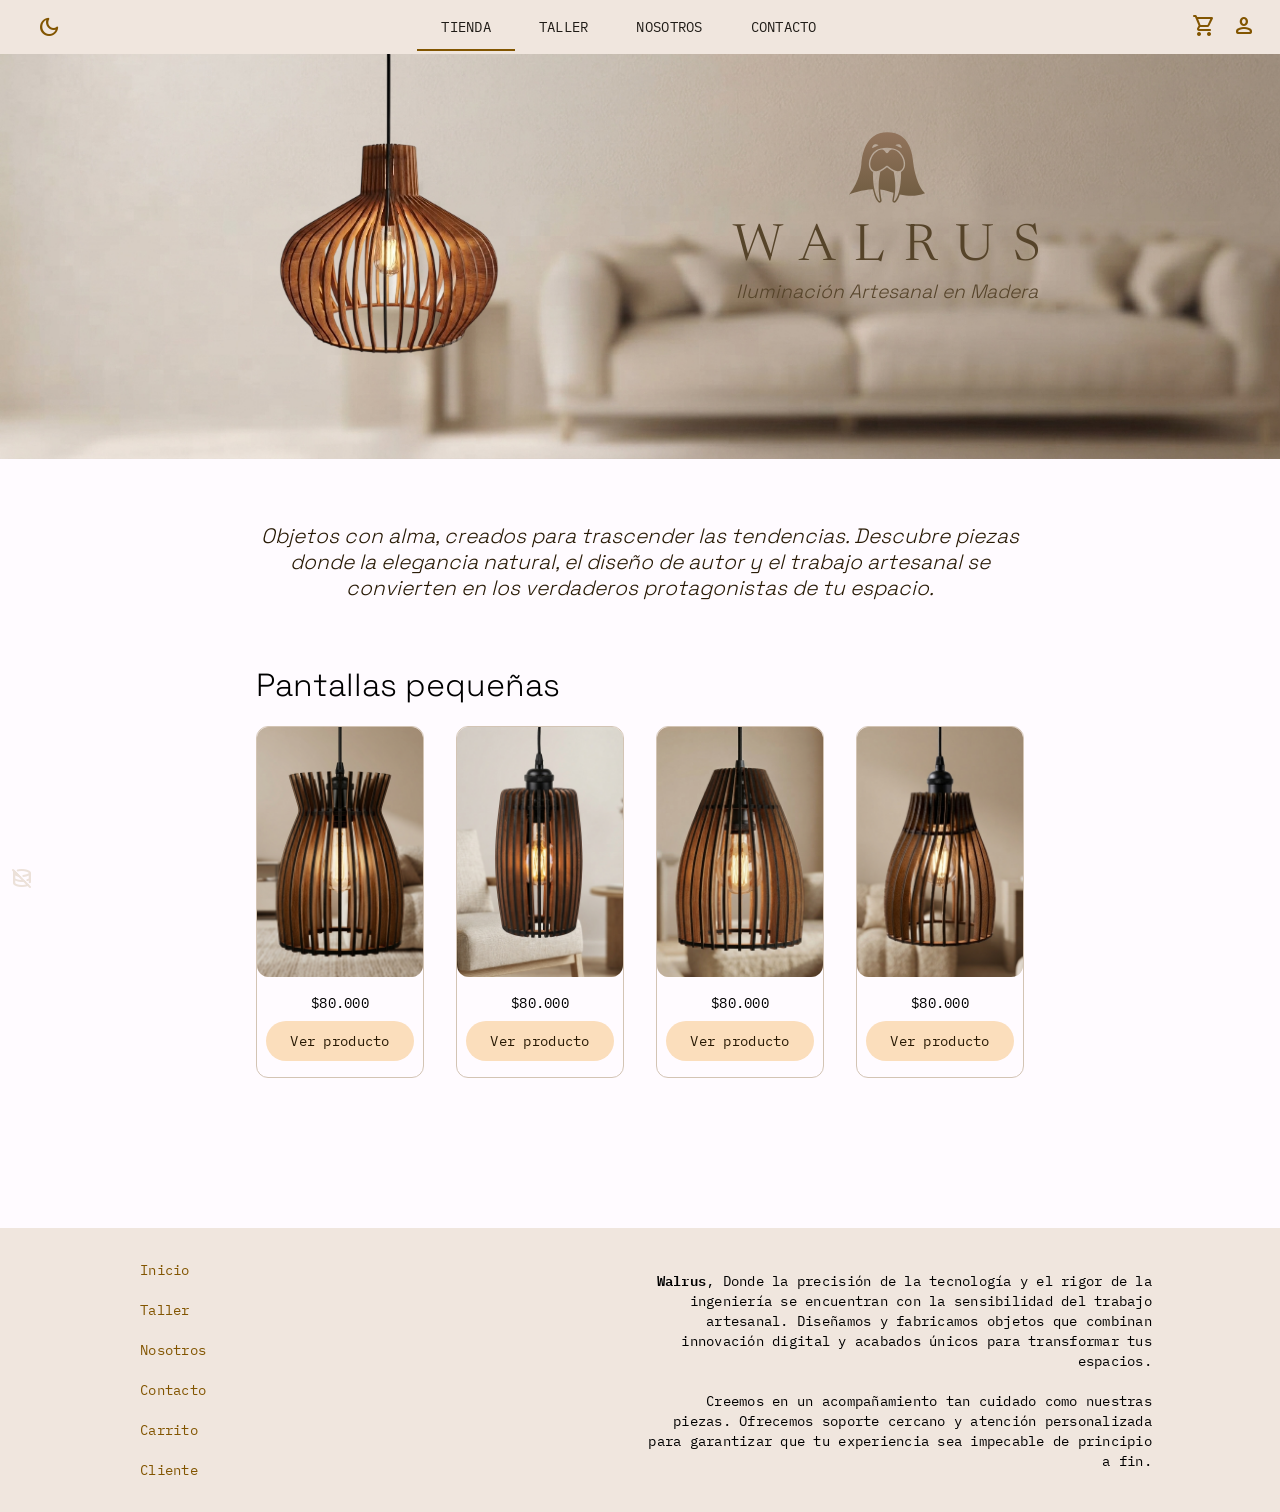
==== index.html @ 321ddece "Deploy from CI: 844d92d562e9a8a1e2a021d152c4e76c4533f9cb" ====
<!doctype html>
<html lang="en" data-beasties-container>
  <head>
    <script type="text/javascript">
      (function () {
        var params = new URLSearchParams(window.location.search);
        var path = params.get('p');
        var query = params.get('q');

        if (path) {
          var finalUrl = decodeURIComponent(path) + (query ? decodeURIComponent(query) : '');
          window.history.replaceState({}, document.title, finalUrl);
        }
      })();
    </script>

    <meta charset="utf-8">
    <title>Walrus | Creaciones Paramétricas</title>
    <base href="/">
    <meta name="viewport" content="width=device-width, initial-scale=1, viewport-fit=cover">
    <link rel="icon" type="image/x-icon" href="favicon.ico">
  <style>body{margin:0;padding:0;width:100vw;overflow-x:hidden;background-color:var(--main-container-background-color, var(--mat-sys-surface))}:root{--mat-sys-body-large-size:calc(1rem * var(--font-size-scale));--mat-sys-body-medium-size:calc(.875rem * var(--font-size-scale));--mat-sys-body-small-size:calc(.75rem * var(--font-size-scale));--mat-sys-display-large-size:calc(3.562rem * var(--font-size-scale));--mat-sys-display-medium-size:calc(2.812rem * var(--font-size-scale));--mat-sys-display-small-size:calc(2.25rem * var(--font-size-scale));--mat-sys-headline-large-size:calc(2rem * var(--font-size-scale));--mat-sys-headline-medium-size:calc(1.75rem * var(--font-size-scale));--mat-sys-headline-small-size:calc(1.5rem * var(--font-size-scale));--mat-sys-label-large-size:calc(.875rem * var(--font-size-scale));--mat-sys-label-medium-size:calc(.75rem * var(--font-size-scale));--mat-sys-label-small-size:calc(.688rem * var(--font-size-scale));--mat-sys-title-large-size:calc(1.375rem * var(--font-size-scale));--mat-sys-title-medium-size:calc(1rem * var(--font-size-scale));--mat-sys-title-small-size:calc(.875rem * var(--font-size-scale))}@font-face{font-family:IBM_Plex_Mono;src:url("./media/IBMPlexMono-Regular-DM66VUHK.ttf") format("truetype");font-weight:300;font-style:normal}@font-face{font-family:IBM_Plex_Mono;src:url("./media/IBMPlexMono-SemiBold-UGZQ4S2S.ttf") format("truetype");font-weight:800;font-style:normal}@font-face{font-family:IBM_Plex_Mono;src:url("./media/IBMPlexMono-Medium-RSLXETQZ.ttf") format("truetype");font-weight:500;font-style:normal}@font-face{font-family:Space_Grotesk;src:url("./media/SpaceGrotesk-VariableFont_wght-BYN4CF5H.ttf") format("truetype");font-weight:200 800;font-style:normal}html{color-scheme:light dark;--mat-sys-background:light-dark(#fef8fc, #151316);--mat-sys-error:light-dark(#ba1a1a, #ffb4ab);--mat-sys-error-container:light-dark(#ffdad6, #93000a);--mat-sys-inverse-on-surface:light-dark(#f5eff4, #323033);--mat-sys-inverse-primary:light-dark(#d5baff, #7d00fa);--mat-sys-inverse-surface:light-dark(#323033, #e6e1e6);--mat-sys-on-background:light-dark(#1d1b1e, #e6e1e6);--mat-sys-on-error:light-dark(#ffffff, #690005);--mat-sys-on-error-container:light-dark(#93000a, #ffdad6);--mat-sys-on-primary:light-dark(#ffffff, #42008a);--mat-sys-on-primary-container:light-dark(#5f00c0, #ecdcff);--mat-sys-on-primary-fixed:light-dark(#270057, #270057);--mat-sys-on-primary-fixed-variant:light-dark(#5f00c0, #5f00c0);--mat-sys-on-secondary:light-dark(#ffffff, #352d40);--mat-sys-on-secondary-container:light-dark(#4b4357, #eadef7);--mat-sys-on-secondary-fixed:light-dark(#1f182a, #1f182a);--mat-sys-on-secondary-fixed-variant:light-dark(#4b4357, #4b4357);--mat-sys-on-surface:light-dark(#1d1b1e, #e6e1e6);--mat-sys-on-surface-variant:light-dark(#49454e, #e8e0eb);--mat-sys-on-tertiary:light-dark(#ffffff, #42008a);--mat-sys-on-tertiary-container:light-dark(#5f00c0, #ecdcff);--mat-sys-on-tertiary-fixed:light-dark(#270057, #270057);--mat-sys-on-tertiary-fixed-variant:light-dark(#5f00c0, #5f00c0);--mat-sys-outline:light-dark(#7b757f, #958e99);--mat-sys-outline-variant:light-dark(#cbc4cf, #49454e);--mat-sys-primary:light-dark(#7d00fa, #d5baff);--mat-sys-primary-container:light-dark(#ecdcff, #5f00c0);--mat-sys-primary-fixed:light-dark(#ecdcff, #ecdcff);--mat-sys-primary-fixed-dim:light-dark(#d5baff, #d5baff);--mat-sys-scrim:light-dark(#000000, #000000);--mat-sys-secondary:light-dark(#645b70, #cec2db);--mat-sys-secondary-container:light-dark(#eadef7, #4b4357);--mat-sys-secondary-fixed:light-dark(#eadef7, #eadef7);--mat-sys-secondary-fixed-dim:light-dark(#cec2db, #cec2db);--mat-sys-shadow:light-dark(#000000, #000000);--mat-sys-surface:light-dark(#fef8fc, #151316);--mat-sys-surface-bright:light-dark(#fef8fc, #3b383c);--mat-sys-surface-container:light-dark(#f2ecf1, #211f22);--mat-sys-surface-container-high:light-dark(#ede6eb, #2b292d);--mat-sys-surface-container-highest:light-dark(#e6e1e6, #363437);--mat-sys-surface-container-low:light-dark(#f8f2f6, #1d1b1e);--mat-sys-surface-container-lowest:light-dark(#ffffff, #0f0d11);--mat-sys-surface-dim:light-dark(#ded8dd, #151316);--mat-sys-surface-tint:light-dark(#7d00fa, #d5baff);--mat-sys-surface-variant:light-dark(#e8e0eb, #49454e);--mat-sys-tertiary:light-dark(#7d00fa, #d5baff);--mat-sys-tertiary-container:light-dark(#ecdcff, #5f00c0);--mat-sys-tertiary-fixed:light-dark(#ecdcff, #ecdcff);--mat-sys-tertiary-fixed-dim:light-dark(#d5baff, #d5baff);--mat-sys-neutral-variant20:#332f37;--mat-sys-neutral10:#1d1b1e;--mat-sys-level0:0px 0px 0px 0px rgba(0, 0, 0, .2), 0px 0px 0px 0px rgba(0, 0, 0, .14), 0px 0px 0px 0px rgba(0, 0, 0, .12);--mat-sys-level1:0px 2px 1px -1px rgba(0, 0, 0, .2), 0px 1px 1px 0px rgba(0, 0, 0, .14), 0px 1px 3px 0px rgba(0, 0, 0, .12);--mat-sys-level2:0px 3px 3px -2px rgba(0, 0, 0, .2), 0px 3px 4px 0px rgba(0, 0, 0, .14), 0px 1px 8px 0px rgba(0, 0, 0, .12);--mat-sys-level3:0px 3px 5px -1px rgba(0, 0, 0, .2), 0px 6px 10px 0px rgba(0, 0, 0, .14), 0px 1px 18px 0px rgba(0, 0, 0, .12);--mat-sys-level4:0px 5px 5px -3px rgba(0, 0, 0, .2), 0px 8px 10px 1px rgba(0, 0, 0, .14), 0px 3px 14px 2px rgba(0, 0, 0, .12);--mat-sys-level5:0px 7px 8px -4px rgba(0, 0, 0, .2), 0px 12px 17px 2px rgba(0, 0, 0, .14), 0px 5px 22px 4px rgba(0, 0, 0, .12);--mat-sys-body-large:300 1rem / 1.5rem IBM_Plex_Mono;--mat-sys-body-large-font:IBM_Plex_Mono;--mat-sys-body-large-line-height:1.5rem;--mat-sys-body-large-size:1rem;--mat-sys-body-large-tracking:.031rem;--mat-sys-body-large-weight:300;--mat-sys-body-medium:300 .875rem / 1.25rem IBM_Plex_Mono;--mat-sys-body-medium-font:IBM_Plex_Mono;--mat-sys-body-medium-line-height:1.25rem;--mat-sys-body-medium-size:.875rem;--mat-sys-body-medium-tracking:.016rem;--mat-sys-body-medium-weight:300;--mat-sys-body-small:300 .75rem / 1rem IBM_Plex_Mono;--mat-sys-body-small-font:IBM_Plex_Mono;--mat-sys-body-small-line-height:1rem;--mat-sys-body-small-size:.75rem;--mat-sys-body-small-tracking:.025rem;--mat-sys-body-small-weight:300;--mat-sys-display-large:300 3.562rem / 4rem Space_Grotesk;--mat-sys-display-large-font:Space_Grotesk;--mat-sys-display-large-line-height:4rem;--mat-sys-display-large-size:3.562rem;--mat-sys-display-large-tracking:-.016rem;--mat-sys-display-large-weight:300;--mat-sys-display-medium:300 2.812rem / 3.25rem Space_Grotesk;--mat-sys-display-medium-font:Space_Grotesk;--mat-sys-display-medium-line-height:3.25rem;--mat-sys-display-medium-size:2.812rem;--mat-sys-display-medium-tracking:0;--mat-sys-display-medium-weight:300;--mat-sys-display-small:300 2.25rem / 2.75rem Space_Grotesk;--mat-sys-display-small-font:Space_Grotesk;--mat-sys-display-small-line-height:2.75rem;--mat-sys-display-small-size:2.25rem;--mat-sys-display-small-tracking:0;--mat-sys-display-small-weight:300;--mat-sys-headline-large:300 2rem / 2.5rem Space_Grotesk;--mat-sys-headline-large-font:Space_Grotesk;--mat-sys-headline-large-line-height:2.5rem;--mat-sys-headline-large-size:2rem;--mat-sys-headline-large-tracking:0;--mat-sys-headline-large-weight:300;--mat-sys-headline-medium:300 1.75rem / 2.25rem Space_Grotesk;--mat-sys-headline-medium-font:Space_Grotesk;--mat-sys-headline-medium-line-height:2.25rem;--mat-sys-headline-medium-size:1.75rem;--mat-sys-headline-medium-tracking:0;--mat-sys-headline-medium-weight:300;--mat-sys-headline-small:300 1.5rem / 2rem Space_Grotesk;--mat-sys-headline-small-font:Space_Grotesk;--mat-sys-headline-small-line-height:2rem;--mat-sys-headline-small-size:1.5rem;--mat-sys-headline-small-tracking:0;--mat-sys-headline-small-weight:300;--mat-sys-label-large:600 .875rem / 1.25rem IBM_Plex_Mono;--mat-sys-label-large-font:IBM_Plex_Mono;--mat-sys-label-large-line-height:1.25rem;--mat-sys-label-large-size:.875rem;--mat-sys-label-large-tracking:.006rem;--mat-sys-label-large-weight:600;--mat-sys-label-large-weight-prominent:900;--mat-sys-label-medium:600 .75rem / 1rem IBM_Plex_Mono;--mat-sys-label-medium-font:IBM_Plex_Mono;--mat-sys-label-medium-line-height:1rem;--mat-sys-label-medium-size:.75rem;--mat-sys-label-medium-tracking:.031rem;--mat-sys-label-medium-weight:600;--mat-sys-label-medium-weight-prominent:900;--mat-sys-label-small:600 .688rem / 1rem IBM_Plex_Mono;--mat-sys-label-small-font:IBM_Plex_Mono;--mat-sys-label-small-line-height:1rem;--mat-sys-label-small-size:.688rem;--mat-sys-label-small-tracking:.031rem;--mat-sys-label-small-weight:600;--mat-sys-title-large:300 1.375rem / 1.75rem Space_Grotesk;--mat-sys-title-large-font:Space_Grotesk;--mat-sys-title-large-line-height:1.75rem;--mat-sys-title-large-size:1.375rem;--mat-sys-title-large-tracking:0;--mat-sys-title-large-weight:300;--mat-sys-title-medium:600 1rem / 1.5rem IBM_Plex_Mono;--mat-sys-title-medium-font:IBM_Plex_Mono;--mat-sys-title-medium-line-height:1.5rem;--mat-sys-title-medium-size:1rem;--mat-sys-title-medium-tracking:.009rem;--mat-sys-title-medium-weight:600;--mat-sys-title-small:600 .875rem / 1.25rem IBM_Plex_Mono;--mat-sys-title-small-font:IBM_Plex_Mono;--mat-sys-title-small-line-height:1.25rem;--mat-sys-title-small-size:.875rem;--mat-sys-title-small-tracking:.006rem;--mat-sys-title-small-weight:600;--mat-sys-corner-extra-large:28px;--mat-sys-corner-extra-large-top:28px 28px 0 0;--mat-sys-corner-extra-small:4px;--mat-sys-corner-extra-small-top:4px 4px 0 0;--mat-sys-corner-full:9999px;--mat-sys-corner-large:16px;--mat-sys-corner-large-end:0 16px 16px 0;--mat-sys-corner-large-start:16px 0 0 16px;--mat-sys-corner-large-top:16px 16px 0 0;--mat-sys-corner-medium:12px;--mat-sys-corner-none:0;--mat-sys-corner-small:8px;--mat-sys-dragged-state-layer-opacity:.16;--mat-sys-focus-state-layer-opacity:.12;--mat-sys-hover-state-layer-opacity:.08;--mat-sys-pressed-state-layer-opacity:.12}:root{--sidenav-width:0;--sidenav-width-fixed:0;--sidenav-collapsed-width:0px;--sidenav-collapsed-width-fixed:0px;--toolbar-height:calc(41px + .8rem) ;--breadcrumb-height:calc(41px + .8rem) ;--sidenav-background-color:transparent;--toolbar-background-color:var(--mat-sys-surface-container-high);--footer-margin-top:150px;--footer-background-color:var(--mat-sys-surface-container-high);--footer-padding:5vw;--scrollbar-width:.75rem;--golden-ratio:1.618;--safe-top:env(safe-area-inset-top);--safe-bottom:env(safe-area-inset-bottom);--safe-left:env(safe-area-inset-left);--safe-right:env(safe-area-inset-right)}*{scrollbar-width:none;-ms-overflow-style:none}*::-webkit-scrollbar{display:none}</style><link rel="stylesheet" href="styles-4T6TJUJI.css" media="print" onload="this.media='all'"><noscript><link rel="stylesheet" href="styles-4T6TJUJI.css"></noscript></head>
  <body>
    <app-root></app-root>
  <link rel="modulepreload" href="chunk-DOWwT1r-.js"><link rel="modulepreload" href="chunk-SZezDXF1.js"><script src="polyfills-LVNOU2XZ.js" type="module"></script><script src="main-SKSIDHUI.js" type="module"></script></body>
</html>
---- styles-4T6TJUJI.css ----
.undecorated-link,.undecorated-link:hover{text-decoration:none;color:inherit}.underline-link:hover{text-decoration:underline}body{margin:0;padding:0;width:100vw;overflow-x:hidden;background-color:var(--main-container-background-color, var(--mat-sys-surface))}.mat-date-range-input-container{gap:10px!important}.mat-date-range-input-inner{width:116%!important}.mat-date-range-input-wrapper{overflow:unset!important}button.danger mat-icon,button.danger{color:var(--mat-sys-error)!important}button.menu-button{position:absolute;right:1rem;top:1rem;height:40px;width:40px;line-height:49px}mat-icon.rotated-90{transform:rotate(90deg)}mat-icon.rotated-180{transform:rotate(180deg)}mat-icon.rotated-270{transform:rotate(270deg)}mat-form-field.hide-subscript-wrapper .mat-mdc-form-field-subscript-wrapper{display:none}.hide-hint .mat-mdc-form-field-subscript-wrapper.mat-mdc-form-field-bottom-align{display:none}.grid-center{place-items:center}.grid{display:grid;gap:1em}.grid-reverse{direction:rtl}.grid-reverse-fix>*{direction:ltr}.grid-responsive-auto{display:grid;gap:1em;grid-template-columns:repeat(auto-fit,minmax(10px,1fr))}.grid-responsive-auto-50{display:grid;gap:1em;grid-template-columns:repeat(auto-fit,minmax(50px,1fr))}.grid-responsive-auto-70{display:grid;gap:1em;grid-template-columns:repeat(auto-fit,minmax(70px,1fr))}.grid-responsive-auto-100{display:grid;gap:1em;grid-template-columns:repeat(auto-fit,minmax(100px,1fr))}.grid-responsive-auto-120{display:grid;gap:1em;grid-template-columns:repeat(auto-fit,minmax(120px,1fr))}.grid-responsive-auto-150{display:grid;gap:1em;grid-template-columns:repeat(auto-fit,minmax(150px,1fr))}.grid-responsive-auto-200{display:grid;gap:1em;grid-template-columns:repeat(auto-fit,minmax(200px,1fr))}.grid-responsive-auto-300{display:grid;gap:1em;grid-template-columns:repeat(auto-fit,minmax(300px,1fr))}.grid-responsive-auto-400{display:grid;gap:1em;grid-template-columns:repeat(auto-fit,minmax(400px,1fr))}.grid-responsive-2.grid-1-1,.grid-responsive-2{display:grid;gap:1em;grid-template-columns:repeat(2,minmax(10px,6000px))}@media(max-width:599.98px){.grid-responsive-2.grid-1-1,.grid-responsive-2{grid-template-columns:repeat(1,minmax(10px,6000px))}}@media(min-width:600px)and (max-width:959.98px){.grid-responsive-2.grid-1-1,.grid-responsive-2{grid-template-columns:repeat(1,minmax(10px,6000px))}}.grid-responsive-2.grid-1-2{display:grid;gap:1em;grid-template-columns:1fr 2fr}.grid-responsive-2.grid-1-3{display:grid;gap:1em;grid-template-columns:1fr 3fr}.grid-responsive-2.grid-1-4{display:grid;gap:1em;grid-template-columns:1fr 4fr}.grid-responsive-2.grid-2-1{display:grid;gap:1em;grid-template-columns:2fr 1fr}.grid-responsive-2.grid-2-3{display:grid;gap:1em;grid-template-columns:2fr 3fr}.grid-responsive-2.grid-3-1{display:grid;gap:1em;grid-template-columns:3fr 1fr}.grid-responsive-2.grid-3-2{display:grid;gap:1em;grid-template-columns:3fr 2fr}.grid-responsive-2.grid-3-4{display:grid;gap:1em;grid-template-columns:3fr 4fr}.grid-responsive-2.grid-4-1{display:grid;gap:1em;grid-template-columns:4fr 1fr}.grid-responsive-2.grid-4-3{display:grid;gap:1em;grid-template-columns:4fr 3fr}.grid-responsive-3.grid-1-1-1,.grid-responsive-3{display:grid;gap:1em;grid-template-columns:repeat(3,minmax(10px,6000px))}@media(max-width:599.98px){.grid-responsive-3.grid-1-1-1,.grid-responsive-3{grid-template-columns:repeat(1,minmax(10px,6000px))}}@media(min-width:600px)and (max-width:959.98px){.grid-responsive-3.grid-1-1-1,.grid-responsive-3{grid-template-columns:repeat(2,minmax(10px,6000px))}}.grid-responsive-3.grid-2-1-1{display:grid;gap:1em;grid-template-columns:2fr 1fr 1fr}.grid-responsive-3.grid-1-2-1{display:grid;gap:1em;grid-template-columns:1fr 2fr 1fr}.grid-responsive-3.grid-1-1-2{display:grid;gap:1em;grid-template-columns:1fr 1fr 2fr}.grid-responsive-3.grid-2-2-1{display:grid;gap:1em;grid-template-columns:2fr 2fr 1fr}.grid-responsive-3.grid-1-2-2{display:grid;gap:1em;grid-template-columns:1fr 2fr 2fr}.grid-responsive-3.grid-2-1-2{display:grid;gap:1em;grid-template-columns:2fr 1fr 2fr}.grid-responsive-3.grid-3-1-1{display:grid;gap:1em;grid-template-columns:3fr 1fr 1fr}.grid-responsive-3.grid-1-3-1{display:grid;gap:1em;grid-template-columns:1fr 3fr 1fr}.grid-responsive-3.grid-1-1-3{display:grid;gap:1em;grid-template-columns:1fr 1fr 3fr}.grid-responsive-4.grid-1-1-1-1,.grid-responsive-4{display:grid;gap:1em;grid-template-columns:repeat(4,minmax(10px,6000px))}@media(max-width:599.98px){.grid-responsive-4.grid-1-1-1-1,.grid-responsive-4{grid-template-columns:repeat(2,minmax(10px,6000px))}}@media(min-width:600px)and (max-width:959.98px){.grid-responsive-4.grid-1-1-1-1,.grid-responsive-4{grid-template-columns:repeat(3,minmax(10px,6000px))}}.grid-responsive-4.grid-2-1-1-1{display:grid;gap:1em;grid-template-columns:2fr 1fr 1fr 1fr}.grid-responsive-4.grid-1-2-1-1{display:grid;gap:1em;grid-template-columns:1fr 2fr 1fr 1fr}.grid-responsive-4.grid-1-1-2-1{display:grid;gap:1em;grid-template-columns:1fr 1fr 2fr 1fr}.grid-responsive-4.grid-1-1-1-2{display:grid;gap:1em;grid-template-columns:1fr 1fr 1fr 2fr}.grid-responsive-4.grid-2-2-1-1{display:grid;gap:1em;grid-template-columns:2fr 2fr 1fr 1fr}.grid-responsive-4.grid-2-1-2-1{display:grid;gap:1em;grid-template-columns:2fr 1fr 2fr 1fr}.grid-responsive-4.grid-2-1-1-2{display:grid;gap:1em;grid-template-columns:2fr 1fr 1fr 2fr}.grid-responsive-4.grid-1-2-2-1{display:grid;gap:1em;grid-template-columns:1fr 2fr 2fr 1fr}.grid-responsive-4.grid-1-2-1-2{display:grid;gap:1em;grid-template-columns:1fr 2fr 1fr 2fr}.grid-responsive-4.grid-1-1-2-2{display:grid;gap:1em;grid-template-columns:1fr 1fr 2fr 2fr}.grid-responsive-4.grid-3-1-1-1{display:grid;gap:1em;grid-template-columns:3fr 1fr 1fr 1fr}.grid-responsive-4.grid-1-3-1-1{display:grid;gap:1em;grid-template-columns:1fr 3fr 1fr 1fr}.grid-responsive-4.grid-1-1-3-1{display:grid;gap:1em;grid-template-columns:1fr 1fr 3fr 1fr}.grid-responsive-4.grid-1-1-1-3{display:grid;gap:1em;grid-template-columns:1fr 1fr 1fr 3fr}.grid-responsive-4.grid-3-2-1-1{display:grid;gap:1em;grid-template-columns:3fr 2fr 1fr 1fr}.grid-responsive-4.grid-3-1-2-1{display:grid;gap:1em;grid-template-columns:3fr 1fr 2fr 1fr}.grid-responsive-4.grid-3-1-1-2{display:grid;gap:1em;grid-template-columns:3fr 1fr 1fr 2fr}.grid-responsive-4.grid-2-3-1-1{display:grid;gap:1em;grid-template-columns:2fr 3fr 1fr 1fr}.grid-responsive-4.grid-1-3-2-1{display:grid;gap:1em;grid-template-columns:1fr 3fr 2fr 1fr}.grid-responsive-4.grid-1-3-1-2{display:grid;gap:1em;grid-template-columns:1fr 3fr 1fr 2fr}.grid-responsive-4.grid-2-1-3-1{display:grid;gap:1em;grid-template-columns:2fr 1fr 3fr 1fr}.grid-responsive-4.grid-1-2-3-1{display:grid;gap:1em;grid-template-columns:1fr 2fr 3fr 1fr}.grid-responsive-4.grid-1-1-3-2{display:grid;gap:1em;grid-template-columns:1fr 1fr 3fr 2fr}.grid-responsive-4.grid-3-3-1-1{display:grid;gap:1em;grid-template-columns:3fr 3fr 1fr 1fr}.grid-responsive-4.grid-3-1-3-1{display:grid;gap:1em;grid-template-columns:3fr 1fr 3fr 1fr}.grid-responsive-4.grid-3-1-1-3{display:grid;gap:1em;grid-template-columns:3fr 1fr 1fr 3fr}.grid-responsive-4.grid-1-3-3-1{display:grid;gap:1em;grid-template-columns:1fr 3fr 3fr 1fr}.grid-responsive-4.grid-1-3-1-3{display:grid;gap:1em;grid-template-columns:1fr 3fr 1fr 3fr}.grid-responsive-4.grid-1-1-3-3{display:grid;gap:1em;grid-template-columns:1fr 1fr 3fr 3fr}.grid-responsive-4.grid-3-2-2-1{display:grid;gap:1em;grid-template-columns:3fr 2fr 2fr 1fr}.grid-responsive-4.grid-3-2-1-2{display:grid;gap:1em;grid-template-columns:3fr 2fr 1fr 2fr}.grid-responsive-4.grid-3-1-2-2{display:grid;gap:1em;grid-template-columns:3fr 1fr 2fr 2fr}.grid-responsive-4.grid-2-3-2-1{display:grid;gap:1em;grid-template-columns:2fr 3fr 2fr 1fr}.grid-responsive-4.grid-2-3-1-2{display:grid;gap:1em;grid-template-columns:2fr 3fr 1fr 2fr}.grid-responsive-4.grid-2-1-3-2{display:grid;gap:1em;grid-template-columns:2fr 1fr 3fr 2fr}.grid-responsive-4.grid-1-2-3-2{display:grid;gap:1em;grid-template-columns:1fr 2fr 3fr 2fr}.grid-responsive-4.grid-1-2-2-3{display:grid;gap:1em;grid-template-columns:1fr 2fr 2fr 3fr}.grid-responsive-4.grid-3-3-2-1{display:grid;gap:1em;grid-template-columns:3fr 3fr 2fr 1fr}.grid-responsive-4.grid-3-2-3-1{display:grid;gap:1em;grid-template-columns:3fr 2fr 3fr 1fr}.grid-responsive-4.grid-3-2-1-3{display:grid;gap:1em;grid-template-columns:3fr 2fr 1fr 3fr}.grid-responsive-4.grid-2-3-3-1{display:grid;gap:1em;grid-template-columns:2fr 3fr 3fr 1fr}.grid-responsive-4.grid-2-3-1-3{display:grid;gap:1em;grid-template-columns:2fr 3fr 1fr 3fr}.grid-responsive-4.grid-2-1-3-3{display:grid;gap:1em;grid-template-columns:2fr 1fr 3fr 3fr}.grid-responsive-4.grid-1-2-3-3{display:grid;gap:1em;grid-template-columns:1fr 2fr 3fr 3fr}.grid-responsive-4.grid-1-2-1-3{display:grid;gap:1em;grid-template-columns:1fr 2fr 1fr 3fr}.grid-responsive-4.grid-1-1-2-3{display:grid;gap:1em;grid-template-columns:1fr 1fr 2fr 3fr}.grid-responsive-4.grid-3-3-3-1{display:grid;gap:1em;grid-template-columns:3fr 3fr 3fr 1fr}.grid-responsive-4.grid-3-3-1-3{display:grid;gap:1em;grid-template-columns:3fr 3fr 1fr 3fr}.grid-responsive-4.grid-3-1-3-3{display:grid;gap:1em;grid-template-columns:3fr 1fr 3fr 3fr}.grid-responsive-4.grid-1-3-3-3{display:grid;gap:1em;grid-template-columns:1fr 3fr 3fr 3fr}.grid-responsive-4.grid-3-3-2-2{display:grid;gap:1em;grid-template-columns:3fr 3fr 2fr 2fr}.grid-responsive-4.grid-3-2-3-2{display:grid;gap:1em;grid-template-columns:3fr 2fr 3fr 2fr}.grid-responsive-4.grid-3-2-2-3{display:grid;gap:1em;grid-template-columns:3fr 2fr 2fr 3fr}.grid-responsive-4.grid-2-3-3-2{display:grid;gap:1em;grid-template-columns:2fr 3fr 3fr 2fr}.grid-responsive-4.grid-2-3-2-3{display:grid;gap:1em;grid-template-columns:2fr 3fr 2fr 3fr}.grid-responsive-4.grid-2-2-3-3{display:grid;gap:1em;grid-template-columns:2fr 2fr 3fr 3fr}.grid-responsive-4.grid-3-3-3-2{display:grid;gap:1em;grid-template-columns:3fr 3fr 3fr 2fr}.grid-responsive-4.grid-3-3-2-3{display:grid;gap:1em;grid-template-columns:3fr 3fr 2fr 3fr}.grid-responsive-4.grid-3-2-3-3{display:grid;gap:1em;grid-template-columns:3fr 2fr 3fr 3fr}.grid-responsive-4.grid-2-3-3-3{display:grid;gap:1em;grid-template-columns:2fr 3fr 3fr 3fr}.grid-responsive-5.grid-1-1-1-1-1,.grid-responsive-5{display:grid;gap:1em;grid-template-columns:repeat(5,minmax(10px,6000px))}@media(max-width:599.98px){.grid-responsive-5.grid-1-1-1-1-1,.grid-responsive-5{grid-template-columns:repeat(3,minmax(10px,6000px))}}@media(min-width:600px)and (max-width:959.98px){.grid-responsive-5.grid-1-1-1-1-1,.grid-responsive-5{grid-template-columns:repeat(4,minmax(10px,6000px))}}.grid-responsive-5.grid-2-1-1-1-1{display:grid;gap:1em;grid-template-columns:2fr 1fr 1fr 1fr 1fr}.grid-responsive-5.grid-1-2-1-1-1{display:grid;gap:1em;grid-template-columns:1fr 2fr 1fr 1fr 1fr}.grid-responsive-5.grid-1-1-2-1-1{display:grid;gap:1em;grid-template-columns:1fr 1fr 2fr 1fr 1fr}.grid-responsive-5.grid-1-1-1-2-1{display:grid;gap:1em;grid-template-columns:1fr 1fr 1fr 2fr 1fr}.grid-responsive-5.grid-1-1-1-1-2{display:grid;gap:1em;grid-template-columns:1fr 1fr 1fr 1fr 2fr}.grid-responsive-5.grid-3-1-1-1-1{display:grid;gap:1em;grid-template-columns:3fr 1fr 1fr 1fr 1fr}.grid-responsive-5.grid-1-3-1-1-1{display:grid;gap:1em;grid-template-columns:1fr 3fr 1fr 1fr 1fr}.grid-responsive-5.grid-1-1-3-1-1{display:grid;gap:1em;grid-template-columns:1fr 1fr 3fr 1fr 1fr}.grid-responsive-5.grid-1-1-1-3-1{display:grid;gap:1em;grid-template-columns:1fr 1fr 1fr 3fr 1fr}.grid-responsive-5.grid-1-1-1-1-3{display:grid;gap:1em;grid-template-columns:1fr 1fr 1fr 1fr 3fr}.grid-responsive-5.grid-2-2-1-1-1{display:grid;gap:1em;grid-template-columns:2fr 2fr 1fr 1fr 1fr}.grid-responsive-5.grid-2-1-2-1-1{display:grid;gap:1em;grid-template-columns:2fr 1fr 2fr 1fr 1fr}.grid-responsive-5.grid-2-1-1-2-1{display:grid;gap:1em;grid-template-columns:2fr 1fr 1fr 2fr 1fr}.grid-responsive-5.grid-2-1-1-1-2{display:grid;gap:1em;grid-template-columns:2fr 1fr 1fr 1fr 2fr}.grid-responsive-5.grid-1-2-2-1-1{display:grid;gap:1em;grid-template-columns:1fr 2fr 2fr 1fr 1fr}.grid-responsive-5.grid-1-2-1-2-1{display:grid;gap:1em;grid-template-columns:1fr 2fr 1fr 2fr 1fr}.grid-responsive-5.grid-1-2-1-1-2{display:grid;gap:1em;grid-template-columns:1fr 2fr 1fr 1fr 2fr}.grid-responsive-5.grid-1-1-2-2-1{display:grid;gap:1em;grid-template-columns:1fr 1fr 2fr 2fr 1fr}.grid-responsive-5.grid-1-1-2-1-2{display:grid;gap:1em;grid-template-columns:1fr 1fr 2fr 1fr 2fr}.grid-responsive-5.grid-1-1-1-2-2{display:grid;gap:1em;grid-template-columns:1fr 1fr 1fr 2fr 2fr}.grid-responsive-5.grid-3-2-1-1-1{display:grid;gap:1em;grid-template-columns:3fr 2fr 1fr 1fr 1fr}.grid-responsive-5.grid-3-1-2-1-1{display:grid;gap:1em;grid-template-columns:3fr 1fr 2fr 1fr 1fr}.grid-responsive-5.grid-3-1-1-2-1{display:grid;gap:1em;grid-template-columns:3fr 1fr 1fr 2fr 1fr}.grid-responsive-5.grid-3-1-1-1-2{display:grid;gap:1em;grid-template-columns:3fr 1fr 1fr 1fr 2fr}.grid-responsive-5.grid-2-3-1-1-1{display:grid;gap:1em;grid-template-columns:2fr 3fr 1fr 1fr 1fr}.grid-responsive-5.grid-1-3-2-1-1{display:grid;gap:1em;grid-template-columns:1fr 3fr 2fr 1fr 1fr}.grid-responsive-5.grid-1-3-1-2-1{display:grid;gap:1em;grid-template-columns:1fr 3fr 1fr 2fr 1fr}.grid-responsive-5.grid-1-3-1-1-2{display:grid;gap:1em;grid-template-columns:1fr 3fr 1fr 1fr 2fr}.grid-responsive-5.grid-2-1-3-1-1{display:grid;gap:1em;grid-template-columns:2fr 1fr 3fr 1fr 1fr}.grid-responsive-5.grid-1-2-3-1-1{display:grid;gap:1em;grid-template-columns:1fr 2fr 3fr 1fr 1fr}.grid-responsive-5.grid-1-1-3-2-1{display:grid;gap:1em;grid-template-columns:1fr 1fr 3fr 2fr 1fr}.grid-responsive-5.grid-1-1-3-1-2{display:grid;gap:1em;grid-template-columns:1fr 1fr 3fr 1fr 2fr}.grid-responsive-5.grid-3-3-1-1-1{display:grid;gap:1em;grid-template-columns:3fr 3fr 1fr 1fr 1fr}.grid-responsive-5.grid-3-1-3-1-1{display:grid;gap:1em;grid-template-columns:3fr 1fr 3fr 1fr 1fr}.grid-responsive-5.grid-3-1-1-3-1{display:grid;gap:1em;grid-template-columns:3fr 1fr 1fr 3fr 1fr}.grid-responsive-5.grid-3-1-1-1-3{display:grid;gap:1em;grid-template-columns:3fr 1fr 1fr 1fr 3fr}.grid-responsive-5.grid-1-3-3-1-1{display:grid;gap:1em;grid-template-columns:1fr 3fr 3fr 1fr 1fr}.grid-responsive-5.grid-1-3-1-3-1{display:grid;gap:1em;grid-template-columns:1fr 3fr 1fr 3fr 1fr}.grid-responsive-5.grid-1-3-1-1-3{display:grid;gap:1em;grid-template-columns:1fr 3fr 1fr 1fr 3fr}.grid-responsive-5.grid-1-1-3-3-1{display:grid;gap:1em;grid-template-columns:1fr 1fr 3fr 3fr 1fr}.grid-responsive-5.grid-1-1-3-1-3{display:grid;gap:1em;grid-template-columns:1fr 1fr 3fr 1fr 3fr}.grid-responsive-5.grid-1-1-1-3-3{display:grid;gap:1em;grid-template-columns:1fr 1fr 1fr 3fr 3fr}.grid-responsive-5.grid-3-2-2-1-1{display:grid;gap:1em;grid-template-columns:3fr 2fr 2fr 1fr 1fr}.grid-responsive-5.grid-3-2-1-2-1{display:grid;gap:1em;grid-template-columns:3fr 2fr 1fr 2fr 1fr}.grid-responsive-5.grid-3-2-1-1-2{display:grid;gap:1em;grid-template-columns:3fr 2fr 1fr 1fr 2fr}.grid-responsive-5.grid-2-3-2-1-1{display:grid;gap:1em;grid-template-columns:2fr 3fr 2fr 1fr 1fr}.grid-responsive-5.grid-2-3-1-2-1{display:grid;gap:1em;grid-template-columns:2fr 3fr 1fr 2fr 1fr}.grid-responsive-5.grid-2-3-1-1-2{display:grid;gap:1em;grid-template-columns:2fr 3fr 1fr 1fr 2fr}.grid-responsive-5.grid-2-1-3-2-1{display:grid;gap:1em;grid-template-columns:2fr 1fr 3fr 2fr 1fr}.grid-responsive-5.grid-1-2-3-2-1{display:grid;gap:1em;grid-template-columns:1fr 2fr 3fr 2fr 1fr}.grid-responsive-5.grid-1-1-3-2-2{display:grid;gap:1em;grid-template-columns:1fr 1fr 3fr 2fr 2fr}.grid-responsive-5.grid-1-1-2-3-2{display:grid;gap:1em;grid-template-columns:1fr 1fr 2fr 3fr 2fr}.grid-responsive-5.grid-1-1-2-2-3{display:grid;gap:1em;grid-template-columns:1fr 1fr 2fr 2fr 3fr}.grid-responsive-5.grid-3-3-2-1-1{display:grid;gap:1em;grid-template-columns:3fr 3fr 2fr 1fr 1fr}.grid-responsive-5.grid-3-3-1-2-1{display:grid;gap:1em;grid-template-columns:3fr 3fr 1fr 2fr 1fr}.grid-responsive-5.grid-3-3-1-1-2{display:grid;gap:1em;grid-template-columns:3fr 3fr 1fr 1fr 2fr}.grid-responsive-5.grid-3-2-3-1-1{display:grid;gap:1em;grid-template-columns:3fr 2fr 3fr 1fr 1fr}.grid-responsive-5.grid-3-2-1-3-1{display:grid;gap:1em;grid-template-columns:3fr 2fr 1fr 3fr 1fr}.grid-responsive-5.grid-3-2-1-1-3{display:grid;gap:1em;grid-template-columns:3fr 2fr 1fr 1fr 3fr}.grid-responsive-5.grid-2-3-3-1-1{display:grid;gap:1em;grid-template-columns:2fr 3fr 3fr 1fr 1fr}.grid-responsive-5.grid-2-3-1-3-1{display:grid;gap:1em;grid-template-columns:2fr 3fr 1fr 3fr 1fr}.grid-responsive-5.grid-2-3-1-1-3{display:grid;gap:1em;grid-template-columns:2fr 3fr 1fr 1fr 3fr}.grid-responsive-5.grid-2-1-3-3-1{display:grid;gap:1em;grid-template-columns:2fr 1fr 3fr 3fr 1fr}.grid-responsive-5.grid-1-2-3-3-1{display:grid;gap:1em;grid-template-columns:1fr 2fr 3fr 3fr 1fr}.grid-responsive-5.grid-1-1-3-3-2{display:grid;gap:1em;grid-template-columns:1fr 1fr 3fr 3fr 2fr}.grid-responsive-5.grid-3-3-3-1-1{display:grid;gap:1em;grid-template-columns:3fr 3fr 3fr 1fr 1fr}.grid-responsive-5.grid-3-3-1-3-1{display:grid;gap:1em;grid-template-columns:3fr 3fr 1fr 3fr 1fr}.grid-responsive-5.grid-3-3-1-1-3{display:grid;gap:1em;grid-template-columns:3fr 3fr 1fr 1fr 3fr}.grid-responsive-5.grid-3-1-3-3-1{display:grid;gap:1em;grid-template-columns:3fr 1fr 3fr 3fr 1fr}.grid-responsive-5.grid-1-3-3-3-1{display:grid;gap:1em;grid-template-columns:1fr 3fr 3fr 3fr 1fr}.grid-responsive-5.grid-1-3-1-3-3{display:grid;gap:1em;grid-template-columns:1fr 3fr 1fr 3fr 3fr}.grid-responsive-5.grid-3-3-2-2-1{display:grid;gap:1em;grid-template-columns:3fr 3fr 2fr 2fr 1fr}.grid-responsive-5.grid-3-3-2-1-2{display:grid;gap:1em;grid-template-columns:3fr 3fr 2fr 1fr 2fr}.grid-responsive-5.grid-3-2-3-2-1{display:grid;gap:1em;grid-template-columns:3fr 2fr 3fr 2fr 1fr}.grid-responsive-5.grid-3-2-3-1-2{display:grid;gap:1em;grid-template-columns:3fr 2fr 3fr 1fr 2fr}.grid-responsive-5.grid-2-3-3-2-1{display:grid;gap:1em;grid-template-columns:2fr 3fr 3fr 2fr 1fr}.grid-responsive-5.grid-2-3-1-3-2{display:grid;gap:1em;grid-template-columns:2fr 3fr 1fr 3fr 2fr}.grid-responsive-5.grid-3-3-3-2-1{display:grid;gap:1em;grid-template-columns:3fr 3fr 3fr 2fr 1fr}.grid-responsive-5.grid-3-3-3-1-2{display:grid;gap:1em;grid-template-columns:3fr 3fr 3fr 1fr 2fr}.grid-responsive-5.grid-3-3-2-3-1{display:grid;gap:1em;grid-template-columns:3fr 3fr 2fr 3fr 1fr}.grid-responsive-5.grid-3-3-3-3-1{display:grid;gap:1em;grid-template-columns:3fr 3fr 3fr 3fr 1fr}.grid-responsive-5.grid-3-3-3-1-3{display:grid;gap:1em;grid-template-columns:3fr 3fr 3fr 1fr 3fr}.grid-responsive-5.grid-3-3-1-3-3{display:grid;gap:1em;grid-template-columns:3fr 3fr 1fr 3fr 3fr}.grid-responsive-6.grid-1-1-1-1-1-1,.grid-responsive-6{display:grid;gap:1em;grid-template-columns:repeat(6,minmax(10px,6000px))}@media(max-width:599.98px){.grid-responsive-6.grid-1-1-1-1-1-1,.grid-responsive-6{grid-template-columns:repeat(4,minmax(10px,6000px))}}@media(min-width:600px)and (max-width:959.98px){.grid-responsive-6.grid-1-1-1-1-1-1,.grid-responsive-6{grid-template-columns:repeat(5,minmax(10px,6000px))}}.grid-responsive-6.grid-2-1-1-1-1-1{display:grid;gap:1em;grid-template-columns:2fr 1fr 1fr 1fr 1fr 1fr}.grid-responsive-6.grid-1-2-1-1-1-1{display:grid;gap:1em;grid-template-columns:1fr 2fr 1fr 1fr 1fr 1fr}.grid-responsive-6.grid-1-1-2-1-1-1{display:grid;gap:1em;grid-template-columns:1fr 1fr 2fr 1fr 1fr 1fr}.grid-responsive-6.grid-1-1-1-2-1-1{display:grid;gap:1em;grid-template-columns:1fr 1fr 1fr 2fr 1fr 1fr}.grid-responsive-6.grid-1-1-1-1-2-1{display:grid;gap:1em;grid-template-columns:1fr 1fr 1fr 1fr 2fr 1fr}.grid-responsive-6.grid-1-1-1-1-1-2{display:grid;gap:1em;grid-template-columns:1fr 1fr 1fr 1fr 1fr 2fr}.grid-responsive-6.grid-3-1-1-1-1-1{display:grid;gap:1em;grid-template-columns:3fr 1fr 1fr 1fr 1fr 1fr}.grid-responsive-6.grid-1-3-1-1-1-1{display:grid;gap:1em;grid-template-columns:1fr 3fr 1fr 1fr 1fr 1fr}.grid-responsive-6.grid-1-1-3-1-1-1{display:grid;gap:1em;grid-template-columns:1fr 1fr 3fr 1fr 1fr 1fr}.grid-responsive-6.grid-1-1-1-3-1-1{display:grid;gap:1em;grid-template-columns:1fr 1fr 1fr 3fr 1fr 1fr}.grid-responsive-6.grid-1-1-1-1-3-1{display:grid;gap:1em;grid-template-columns:1fr 1fr 1fr 1fr 3fr 1fr}.grid-responsive-6.grid-1-1-1-1-1-3{display:grid;gap:1em;grid-template-columns:1fr 1fr 1fr 1fr 1fr 3fr}.grid-responsive-6.grid-2-2-1-1-1-1{display:grid;gap:1em;grid-template-columns:2fr 2fr 1fr 1fr 1fr 1fr}.grid-responsive-6.grid-2-1-2-1-1-1{display:grid;gap:1em;grid-template-columns:2fr 1fr 2fr 1fr 1fr 1fr}.grid-responsive-6.grid-2-1-1-2-1-1{display:grid;gap:1em;grid-template-columns:2fr 1fr 1fr 2fr 1fr 1fr}.grid-responsive-6.grid-2-1-1-1-2-1{display:grid;gap:1em;grid-template-columns:2fr 1fr 1fr 1fr 2fr 1fr}.grid-responsive-6.grid-2-1-1-1-1-2{display:grid;gap:1em;grid-template-columns:2fr 1fr 1fr 1fr 1fr 2fr}.grid-responsive-6.grid-1-2-2-1-1-1{display:grid;gap:1em;grid-template-columns:1fr 2fr 2fr 1fr 1fr 1fr}.grid-responsive-6.grid-1-2-1-2-1-1{display:grid;gap:1em;grid-template-columns:1fr 2fr 1fr 2fr 1fr 1fr}.grid-responsive-6.grid-1-2-1-1-2-1{display:grid;gap:1em;grid-template-columns:1fr 2fr 1fr 1fr 2fr 1fr}.grid-responsive-6.grid-1-2-1-1-1-2{display:grid;gap:1em;grid-template-columns:1fr 2fr 1fr 1fr 1fr 2fr}.grid-responsive-6.grid-1-1-2-2-1-1{display:grid;gap:1em;grid-template-columns:1fr 1fr 2fr 2fr 1fr 1fr}.grid-responsive-6.grid-1-1-2-1-2-1{display:grid;gap:1em;grid-template-columns:1fr 1fr 2fr 1fr 2fr 1fr}.grid-responsive-6.grid-1-1-2-1-1-2{display:grid;gap:1em;grid-template-columns:1fr 1fr 2fr 1fr 1fr 2fr}.grid-responsive-6.grid-1-1-1-2-2-1{display:grid;gap:1em;grid-template-columns:1fr 1fr 1fr 2fr 2fr 1fr}.grid-responsive-6.grid-1-1-1-2-1-2{display:grid;gap:1em;grid-template-columns:1fr 1fr 1fr 2fr 1fr 2fr}.grid-responsive-6.grid-1-1-1-1-2-2{display:grid;gap:1em;grid-template-columns:1fr 1fr 1fr 1fr 2fr 2fr}.grid-responsive-6.grid-3-2-1-1-1-1{display:grid;gap:1em;grid-template-columns:3fr 2fr 1fr 1fr 1fr 1fr}.grid-responsive-6.grid-3-1-2-1-1-1{display:grid;gap:1em;grid-template-columns:3fr 1fr 2fr 1fr 1fr 1fr}.grid-responsive-6.grid-3-1-1-2-1-1{display:grid;gap:1em;grid-template-columns:3fr 1fr 1fr 2fr 1fr 1fr}.grid-responsive-6.grid-3-1-1-1-2-1{display:grid;gap:1em;grid-template-columns:3fr 1fr 1fr 1fr 2fr 1fr}.grid-responsive-6.grid-3-1-1-1-1-2{display:grid;gap:1em;grid-template-columns:3fr 1fr 1fr 1fr 1fr 2fr}.grid-responsive-6.grid-2-3-1-1-1-1{display:grid;gap:1em;grid-template-columns:2fr 3fr 1fr 1fr 1fr 1fr}.grid-responsive-6.grid-1-3-2-1-1-1{display:grid;gap:1em;grid-template-columns:1fr 3fr 2fr 1fr 1fr 1fr}.grid-responsive-6.grid-1-3-1-2-1-1{display:grid;gap:1em;grid-template-columns:1fr 3fr 1fr 2fr 1fr 1fr}.grid-responsive-6.grid-1-3-1-1-2-1{display:grid;gap:1em;grid-template-columns:1fr 3fr 1fr 1fr 2fr 1fr}.grid-responsive-6.grid-1-3-1-1-1-2{display:grid;gap:1em;grid-template-columns:1fr 3fr 1fr 1fr 1fr 2fr}.grid-responsive-6.grid-2-1-3-1-1-1{display:grid;gap:1em;grid-template-columns:2fr 1fr 3fr 1fr 1fr 1fr}.grid-responsive-6.grid-1-2-3-1-1-1{display:grid;gap:1em;grid-template-columns:1fr 2fr 3fr 1fr 1fr 1fr}.grid-responsive-6.grid-1-1-3-2-1-1{display:grid;gap:1em;grid-template-columns:1fr 1fr 3fr 2fr 1fr 1fr}.grid-responsive-6.grid-1-1-3-1-2-1{display:grid;gap:1em;grid-template-columns:1fr 1fr 3fr 1fr 2fr 1fr}.grid-responsive-6.grid-1-1-3-1-1-2{display:grid;gap:1em;grid-template-columns:1fr 1fr 3fr 1fr 1fr 2fr}.grid-responsive-6.grid-3-3-1-1-1-1{display:grid;gap:1em;grid-template-columns:3fr 3fr 1fr 1fr 1fr 1fr}.grid-responsive-6.grid-3-1-3-1-1-1{display:grid;gap:1em;grid-template-columns:3fr 1fr 3fr 1fr 1fr 1fr}.grid-responsive-6.grid-3-1-1-3-1-1{display:grid;gap:1em;grid-template-columns:3fr 1fr 1fr 3fr 1fr 1fr}.grid-responsive-6.grid-3-1-1-1-3-1{display:grid;gap:1em;grid-template-columns:3fr 1fr 1fr 1fr 3fr 1fr}.grid-responsive-6.grid-3-1-1-1-1-3{display:grid;gap:1em;grid-template-columns:3fr 1fr 1fr 1fr 1fr 3fr}.grid-responsive-6.grid-1-3-3-1-1-1{display:grid;gap:1em;grid-template-columns:1fr 3fr 3fr 1fr 1fr 1fr}.grid-responsive-6.grid-1-3-1-3-1-1{display:grid;gap:1em;grid-template-columns:1fr 3fr 1fr 3fr 1fr 1fr}.grid-responsive-6.grid-1-3-1-1-3-1{display:grid;gap:1em;grid-template-columns:1fr 3fr 1fr 1fr 3fr 1fr}.grid-responsive-6.grid-1-3-1-1-1-3{display:grid;gap:1em;grid-template-columns:1fr 3fr 1fr 1fr 1fr 3fr}.grid-responsive-6.grid-1-1-3-3-1-1{display:grid;gap:1em;grid-template-columns:1fr 1fr 3fr 3fr 1fr 1fr}.grid-responsive-6.grid-1-1-3-1-3-1{display:grid;gap:1em;grid-template-columns:1fr 1fr 3fr 1fr 3fr 1fr}.grid-responsive-6.grid-1-1-3-1-1-3{display:grid;gap:1em;grid-template-columns:1fr 1fr 3fr 1fr 1fr 3fr}.grid-responsive-6.grid-3-2-2-1-1-1{display:grid;gap:1em;grid-template-columns:3fr 2fr 2fr 1fr 1fr 1fr}.grid-responsive-6.grid-3-2-1-2-1-1{display:grid;gap:1em;grid-template-columns:3fr 2fr 1fr 2fr 1fr 1fr}.grid-responsive-6.grid-3-2-1-1-2-1{display:grid;gap:1em;grid-template-columns:3fr 2fr 1fr 1fr 2fr 1fr}.grid-responsive-6.grid-3-2-1-1-1-2{display:grid;gap:1em;grid-template-columns:3fr 2fr 1fr 1fr 1fr 2fr}.grid-responsive-6.grid-2-3-2-1-1-1{display:grid;gap:1em;grid-template-columns:2fr 3fr 2fr 1fr 1fr 1fr}.grid-responsive-6.grid-2-3-1-2-1-1{display:grid;gap:1em;grid-template-columns:2fr 3fr 1fr 2fr 1fr 1fr}.grid-responsive-6.grid-2-3-1-1-2-1{display:grid;gap:1em;grid-template-columns:2fr 3fr 1fr 1fr 2fr 1fr}.grid-responsive-6.grid-2-3-1-1-1-2{display:grid;gap:1em;grid-template-columns:2fr 3fr 1fr 1fr 1fr 2fr}.grid-responsive-6.grid-2-1-3-2-1-1{display:grid;gap:1em;grid-template-columns:2fr 1fr 3fr 2fr 1fr 1fr}.grid-responsive-6.grid-1-2-3-2-1-1{display:grid;gap:1em;grid-template-columns:1fr 2fr 3fr 2fr 1fr 1fr}.grid-responsive-6.grid-1-1-3-2-2-1{display:grid;gap:1em;grid-template-columns:1fr 1fr 3fr 2fr 2fr 1fr}.grid-responsive-6.grid-3-3-2-1-1-1{display:grid;gap:1em;grid-template-columns:3fr 3fr 2fr 1fr 1fr 1fr}.grid-responsive-6.grid-3-3-1-2-1-1{display:grid;gap:1em;grid-template-columns:3fr 3fr 1fr 2fr 1fr 1fr}.grid-responsive-6.grid-3-3-1-1-2-1{display:grid;gap:1em;grid-template-columns:3fr 3fr 1fr 1fr 2fr 1fr}.grid-responsive-6.grid-3-3-3-1-1-1{display:grid;gap:1em;grid-template-columns:3fr 3fr 3fr 1fr 1fr 1fr}.grid-responsive-6.grid-3-3-1-3-1-1{display:grid;gap:1em;grid-template-columns:3fr 3fr 1fr 3fr 1fr 1fr}.grid-responsive-6.grid-3-3-1-1-3-1{display:grid;gap:1em;grid-template-columns:3fr 3fr 1fr 1fr 3fr 1fr}.grid-responsive-6.grid-3-3-1-1-1-3{display:grid;gap:1em;grid-template-columns:3fr 3fr 1fr 1fr 1fr 3fr}.grid-responsive-6.grid-3-3-3-2-1-1{display:grid;gap:1em;grid-template-columns:3fr 3fr 3fr 2fr 1fr 1fr}.grid-responsive-6.grid-3-3-3-1-2-1{display:grid;gap:1em;grid-template-columns:3fr 3fr 3fr 1fr 2fr 1fr}.grid-responsive-6.grid-3-3-3-1-1-2{display:grid;gap:1em;grid-template-columns:3fr 3fr 3fr 1fr 1fr 2fr}.grid-responsive-6.grid-3-3-3-3-1-1{display:grid;gap:1em;grid-template-columns:3fr 3fr 3fr 3fr 1fr 1fr}.grid-responsive-6.grid-3-3-3-1-3-1{display:grid;gap:1em;grid-template-columns:3fr 3fr 3fr 1fr 3fr 1fr}.grid-responsive-6.grid-3-3-3-1-1-3{display:grid;gap:1em;grid-template-columns:3fr 3fr 3fr 1fr 1fr 3fr}.grid-responsive-6.grid-3-3-3-3-3-1{display:grid;gap:1em;grid-template-columns:3fr 3fr 3fr 3fr 3fr 1fr}.grid-responsive-6.grid-3-3-3-3-1-3{display:grid;gap:1em;grid-template-columns:3fr 3fr 3fr 3fr 1fr 3fr}.grid-responsive-6.grid-3-3-3-1-3-3{display:grid;gap:1em;grid-template-columns:3fr 3fr 3fr 1fr 3fr 3fr}.no-gap{gap:0!important}.gap-small{gap:.25rem!important}.gap-medium{gap:.5rem!important}.gap-large{gap:2rem!important}.gap-extra-large{gap:4rem!important}.no-vertical-gap{gap:1rem 0!important}.no-horizontal-gap{gap:0 1rem!important}.margin-top-none{margin-top:0}.margin-top-small{margin-top:.5rem}.margin-top-medium{margin-top:1rem}.margin-top-large{margin-top:2rem}.margin-top-extra-large{margin-top:4rem}.margin-bottom-hint{margin-bottom:20px}.margin-bottom-none{margin-bottom:0}.margin-bottom-small{margin-bottom:.5rem}.margin-bottom-medium{margin-bottom:1rem}.margin-bottom-large{margin-bottom:2rem}.margin-bottom-extra-large{margin-bottom:4rem}.margin-left-auto{margin-left:auto}.margin-left-none{margin-left:0}.margin-left-small{margin-left:.5rem}.margin-left-medium{margin-left:1rem}.margin-left-large{margin-left:2rem}.margin-left-extra-large{margin-left:4rem}.margin-right-auto{margin-right:auto}.margin-right-none{margin-right:0}.margin-right-small{margin-right:.5rem}.margin-right-medium{margin-right:1rem}.margin-right-large{margin-right:2rem}.margin-right-extra-large{margin-right:4rem}.no-margin{margin:0}.margin-small{margin:.5rem}.margin-medium{margin:1rem}.margin-large{margin:2rem}.margin-extra-large{margin:4rem}.margin-x-small{margin-left:.5rem;margin-right:.5rem}.margin-x-medium{margin-left:1rem;margin-right:1rem}.margin-x-large{margin-left:2rem;margin-right:2rem}.margin-x-extra-large{margin-left:4rem;margin-right:4rem}.margin-y-small{margin-top:.5rem;margin-bottom:.5rem}.margin-y-medium{margin-top:1rem;margin-bottom:1rem}.margin-y-large{margin-top:2rem;margin-bottom:2rem}.margin-y-extra-large{margin-top:4rem;margin-bottom:4rem}.padding-top-none{padding-top:0}.padding-top-small{padding-top:.5rem}.padding-top-medium{padding-top:1rem}.padding-top-large{padding-top:2rem}.padding-top-extra-large{padding-top:4rem}.padding-bottom-none{padding-bottom:0}.padding-bottom-small{padding-bottom:.5rem}.padding-bottom-medium{padding-bottom:1rem}.padding-bottom-large{padding-bottom:2rem}.padding-bottom-extra-large{padding-bottom:4rem}.padding-left-none{padding-left:0}.padding-left-small{padding-left:.5rem}.padding-left-medium{padding-left:1rem}.padding-left-large{padding-left:2rem}.padding-left-extra-large{padding-left:4rem}.padding-right-none{padding-right:0}.padding-right-small{padding-right:.5rem}.padding-right-medium{padding-right:1rem}.padding-right-large{padding-right:2rem}.padding-right-extra-large{padding-right:4rem}.no-padding{padding:0}.padding-small{padding:.5rem}.padding-medium{padding:1rem}.padding-large{padding:2rem}.padding-extra-large{padding:4rem}.padding-x-small{padding-left:.5rem;padding-right:.5rem}.padding-x-medium{padding-left:1rem;padding-right:1rem}.padding-x-large{padding-left:2rem;padding-right:2rem}.padding-x-extra-large{padding-left:4rem;padding-right:4rem}.padding-y-small{padding-top:.5rem;padding-bottom:.5rem}.padding-y-medium{padding-top:1rem;padding-bottom:1rem}.padding-y-large{padding-top:2rem;padding-bottom:2rem}.padding-y-extra-large{padding-top:4rem;padding-bottom:4rem}.margin-right-5vh{margin-right:5vh;margin-right:5dvh}.margin-right-5vw{margin-right:5vw}.margin-right-5{margin-right:5%}.margin-right-10vh{margin-right:10vh;margin-right:10dvh}.margin-right-10vw{margin-right:10vw}.margin-right-10{margin-right:10%}.margin-right-15vh{margin-right:15vh;margin-right:15dvh}.margin-right-15vw{margin-right:15vw}.margin-right-15{margin-right:15%}.margin-right-20vh{margin-right:20vh;margin-right:20dvh}.margin-right-20vw{margin-right:20vw}.margin-right-20{margin-right:20%}.margin-right-25vh{margin-right:25vh;margin-right:25dvh}.margin-right-25vw{margin-right:25vw}.margin-right-25{margin-right:25%}.margin-right-30vh{margin-right:30vh;margin-right:30dvh}.margin-right-30vw{margin-right:30vw}.margin-right-30{margin-right:30%}.margin-right-35vh{margin-right:35vh;margin-right:35dvh}.margin-right-35vw{margin-right:35vw}.margin-right-35{margin-right:35%}.margin-right-40vh{margin-right:40vh;margin-right:40dvh}.margin-right-40vw{margin-right:40vw}.margin-right-40{margin-right:40%}.margin-right-45vh{margin-right:45vh;margin-right:45dvh}.margin-right-45vw{margin-right:45vw}.margin-right-45{margin-right:45%}.margin-right-50vh{margin-right:50vh;margin-right:50dvh}.margin-right-50vw{margin-right:50vw}.margin-right-50{margin-right:50%}.margin-right-55vh{margin-right:55vh;margin-right:55dvh}.margin-right-55vw{margin-right:55vw}.margin-right-55{margin-right:55%}.margin-right-60vh{margin-right:60vh;margin-right:60dvh}.margin-right-60vw{margin-right:60vw}.margin-right-60{margin-right:60%}.margin-right-65vh{margin-right:65vh;margin-right:65dvh}.margin-right-65vw{margin-right:65vw}.margin-right-65{margin-right:65%}.margin-right-70vh{margin-right:70vh;margin-right:70dvh}.margin-right-70vw{margin-right:70vw}.margin-right-70{margin-right:70%}.margin-right-75vh{margin-right:75vh;margin-right:75dvh}.margin-right-75vw{margin-right:75vw}.margin-right-75{margin-right:75%}.margin-right-80vh{margin-right:80vh;margin-right:80dvh}.margin-right-80vw{margin-right:80vw}.margin-right-80{margin-right:80%}.margin-right-85vh{margin-right:85vh;margin-right:85dvh}.margin-right-85vw{margin-right:85vw}.margin-right-85{margin-right:85%}.margin-right-90vh{margin-right:90vh;margin-right:90dvh}.margin-right-90vw{margin-right:90vw}.margin-right-90{margin-right:90%}.margin-right-95vh{margin-right:95vh;margin-right:95dvh}.margin-right-95vw{margin-right:95vw}.margin-right-95{margin-right:95%}.margin-right-100vh{margin-right:100vh;margin-right:100dvh}.margin-right-100vw{margin-right:100vw}.margin-right-100{margin-right:100%}.margin-left-5vh{margin-left:5vh;margin-left:5dvh}.margin-left-5vw{margin-left:5vw}.margin-left-5{margin-left:5%}.margin-left-10vh{margin-left:10vh;margin-left:10dvh}.margin-left-10vw{margin-left:10vw}.margin-left-10{margin-left:10%}.margin-left-15vh{margin-left:15vh;margin-left:15dvh}.margin-left-15vw{margin-left:15vw}.margin-left-15{margin-left:15%}.margin-left-20vh{margin-left:20vh;margin-left:20dvh}.margin-left-20vw{margin-left:20vw}.margin-left-20{margin-left:20%}.margin-left-25vh{margin-left:25vh;margin-left:25dvh}.margin-left-25vw{margin-left:25vw}.margin-left-25{margin-left:25%}.margin-left-30vh{margin-left:30vh;margin-left:30dvh}.margin-left-30vw{margin-left:30vw}.margin-left-30{margin-left:30%}.margin-left-35vh{margin-left:35vh;margin-left:35dvh}.margin-left-35vw{margin-left:35vw}.margin-left-35{margin-left:35%}.margin-left-40vh{margin-left:40vh;margin-left:40dvh}.margin-left-40vw{margin-left:40vw}.margin-left-40{margin-left:40%}.margin-left-45vh{margin-left:45vh;margin-left:45dvh}.margin-left-45vw{margin-left:45vw}.margin-left-45{margin-left:45%}.margin-left-50vh{margin-left:50vh;margin-left:50dvh}.margin-left-50vw{margin-left:50vw}.margin-left-50{margin-left:50%}.margin-left-55vh{margin-left:55vh;margin-left:55dvh}.margin-left-55vw{margin-left:55vw}.margin-left-55{margin-left:55%}.margin-left-60vh{margin-left:60vh;margin-left:60dvh}.margin-left-60vw{margin-left:60vw}.margin-left-60{margin-left:60%}.margin-left-65vh{margin-left:65vh;margin-left:65dvh}.margin-left-65vw{margin-left:65vw}.margin-left-65{margin-left:65%}.margin-left-70vh{margin-left:70vh;margin-left:70dvh}.margin-left-70vw{margin-left:70vw}.margin-left-70{margin-left:70%}.margin-left-75vh{margin-left:75vh;margin-left:75dvh}.margin-left-75vw{margin-left:75vw}.margin-left-75{margin-left:75%}.margin-left-80vh{margin-left:80vh;margin-left:80dvh}.margin-left-80vw{margin-left:80vw}.margin-left-80{margin-left:80%}.margin-left-85vh{margin-left:85vh;margin-left:85dvh}.margin-left-85vw{margin-left:85vw}.margin-left-85{margin-left:85%}.margin-left-90vh{margin-left:90vh;margin-left:90dvh}.margin-left-90vw{margin-left:90vw}.margin-left-90{margin-left:90%}.margin-left-95vh{margin-left:95vh;margin-left:95dvh}.margin-left-95vw{margin-left:95vw}.margin-left-95{margin-left:95%}.margin-left-100vh{margin-left:100vh;margin-left:100dvh}.margin-left-100vw{margin-left:100vw}.margin-left-100{margin-left:100%}.margin-top-5vh{margin-top:5vh;margin-top:5dvh}.margin-top-5vw{margin-top:5vw}.margin-top-5{margin-top:5%}.margin-top-10vh{margin-top:10vh;margin-top:10dvh}.margin-top-10vw{margin-top:10vw}.margin-top-10{margin-top:10%}.margin-top-15vh{margin-top:15vh;margin-top:15dvh}.margin-top-15vw{margin-top:15vw}.margin-top-15{margin-top:15%}.margin-top-20vh{margin-top:20vh;margin-top:20dvh}.margin-top-20vw{margin-top:20vw}.margin-top-20{margin-top:20%}.margin-top-25vh{margin-top:25vh;margin-top:25dvh}.margin-top-25vw{margin-top:25vw}.margin-top-25{margin-top:25%}.margin-top-30vh{margin-top:30vh;margin-top:30dvh}.margin-top-30vw{margin-top:30vw}.margin-top-30{margin-top:30%}.margin-top-35vh{margin-top:35vh;margin-top:35dvh}.margin-top-35vw{margin-top:35vw}.margin-top-35{margin-top:35%}.margin-top-40vh{margin-top:40vh;margin-top:40dvh}.margin-top-40vw{margin-top:40vw}.margin-top-40{margin-top:40%}.margin-top-45vh{margin-top:45vh;margin-top:45dvh}.margin-top-45vw{margin-top:45vw}.margin-top-45{margin-top:45%}.margin-top-50vh{margin-top:50vh;margin-top:50dvh}.margin-top-50vw{margin-top:50vw}.margin-top-50{margin-top:50%}.margin-top-55vh{margin-top:55vh;margin-top:55dvh}.margin-top-55vw{margin-top:55vw}.margin-top-55{margin-top:55%}.margin-top-60vh{margin-top:60vh;margin-top:60dvh}.margin-top-60vw{margin-top:60vw}.margin-top-60{margin-top:60%}.margin-top-65vh{margin-top:65vh;margin-top:65dvh}.margin-top-65vw{margin-top:65vw}.margin-top-65{margin-top:65%}.margin-top-70vh{margin-top:70vh;margin-top:70dvh}.margin-top-70vw{margin-top:70vw}.margin-top-70{margin-top:70%}.margin-top-75vh{margin-top:75vh;margin-top:75dvh}.margin-top-75vw{margin-top:75vw}.margin-top-75{margin-top:75%}.margin-top-80vh{margin-top:80vh;margin-top:80dvh}.margin-top-80vw{margin-top:80vw}.margin-top-80{margin-top:80%}.margin-top-85vh{margin-top:85vh;margin-top:85dvh}.margin-top-85vw{margin-top:85vw}.margin-top-85{margin-top:85%}.margin-top-90vh{margin-top:90vh;margin-top:90dvh}.margin-top-90vw{margin-top:90vw}.margin-top-90{margin-top:90%}.margin-top-95vh{margin-top:95vh;margin-top:95dvh}.margin-top-95vw{margin-top:95vw}.margin-top-95{margin-top:95%}.margin-top-100vh{margin-top:100vh;margin-top:100dvh}.margin-top-100vw{margin-top:100vw}.margin-top-100{margin-top:100%}.margin-bottom-5vh{margin-bottom:5vh;margin-bottom:5dvh}.margin-bottom-5vw{margin-bottom:5vw}.margin-bottom-5{margin-bottom:5%}.margin-bottom-10vh{margin-bottom:10vh;margin-bottom:10dvh}.margin-bottom-10vw{margin-bottom:10vw}.margin-bottom-10{margin-bottom:10%}.margin-bottom-15vh{margin-bottom:15vh;margin-bottom:15dvh}.margin-bottom-15vw{margin-bottom:15vw}.margin-bottom-15{margin-bottom:15%}.margin-bottom-20vh{margin-bottom:20vh;margin-bottom:20dvh}.margin-bottom-20vw{margin-bottom:20vw}.margin-bottom-20{margin-bottom:20%}.margin-bottom-25vh{margin-bottom:25vh;margin-bottom:25dvh}.margin-bottom-25vw{margin-bottom:25vw}.margin-bottom-25{margin-bottom:25%}.margin-bottom-30vh{margin-bottom:30vh;margin-bottom:30dvh}.margin-bottom-30vw{margin-bottom:30vw}.margin-bottom-30{margin-bottom:30%}.margin-bottom-35vh{margin-bottom:35vh;margin-bottom:35dvh}.margin-bottom-35vw{margin-bottom:35vw}.margin-bottom-35{margin-bottom:35%}.margin-bottom-40vh{margin-bottom:40vh;margin-bottom:40dvh}.margin-bottom-40vw{margin-bottom:40vw}.margin-bottom-40{margin-bottom:40%}.margin-bottom-45vh{margin-bottom:45vh;margin-bottom:45dvh}.margin-bottom-45vw{margin-bottom:45vw}.margin-bottom-45{margin-bottom:45%}.margin-bottom-50vh{margin-bottom:50vh;margin-bottom:50dvh}.margin-bottom-50vw{margin-bottom:50vw}.margin-bottom-50{margin-bottom:50%}.margin-bottom-55vh{margin-bottom:55vh;margin-bottom:55dvh}.margin-bottom-55vw{margin-bottom:55vw}.margin-bottom-55{margin-bottom:55%}.margin-bottom-60vh{margin-bottom:60vh;margin-bottom:60dvh}.margin-bottom-60vw{margin-bottom:60vw}.margin-bottom-60{margin-bottom:60%}.margin-bottom-65vh{margin-bottom:65vh;margin-bottom:65dvh}.margin-bottom-65vw{margin-bottom:65vw}.margin-bottom-65{margin-bottom:65%}.margin-bottom-70vh{margin-bottom:70vh;margin-bottom:70dvh}.margin-bottom-70vw{margin-bottom:70vw}.margin-bottom-70{margin-bottom:70%}.margin-bottom-75vh{margin-bottom:75vh;margin-bottom:75dvh}.margin-bottom-75vw{margin-bottom:75vw}.margin-bottom-75{margin-bottom:75%}.margin-bottom-80vh{margin-bottom:80vh;margin-bottom:80dvh}.margin-bottom-80vw{margin-bottom:80vw}.margin-bottom-80{margin-bottom:80%}.margin-bottom-85vh{margin-bottom:85vh;margin-bottom:85dvh}.margin-bottom-85vw{margin-bottom:85vw}.margin-bottom-85{margin-bottom:85%}.margin-bottom-90vh{margin-bottom:90vh;margin-bottom:90dvh}.margin-bottom-90vw{margin-bottom:90vw}.margin-bottom-90{margin-bottom:90%}.margin-bottom-95vh{margin-bottom:95vh;margin-bottom:95dvh}.margin-bottom-95vw{margin-bottom:95vw}.margin-bottom-95{margin-bottom:95%}.margin-bottom-100vh{margin-bottom:100vh;margin-bottom:100dvh}.margin-bottom-100vw{margin-bottom:100vw}.margin-bottom-100{margin-bottom:100%}.flex-column{display:flex;flex-direction:column;gap:1rem}.flex-column-reverse{display:flex;flex-direction:column-reverse;gap:1rem}.flex-row{display:flex;flex-direction:row;gap:1rem}.flex-row-reverse{display:flex;flex-direction:row-reverse;gap:1rem}.flex-grow-1{flex-grow:1!important}.flex-grow-2{flex-grow:2!important}.flex-grow-3{flex-grow:3!important}.flex-grow-4{flex-grow:4!important}.flex-grow-5{flex-grow:5!important}.flex-grow-6{flex-grow:6!important}.flex-row.flex-expand-first>:first-child{flex:1}.flex-wrap{flex-flow:wrap}.content-top{align-items:flex-start}.content-center{align-items:center}.content-bottom{align-items:flex-end}.items-left{justify-content:flex-start}.items-center{justify-content:center}.items-start{justify-content:start}.items-end{justify-content:end}.items-right{justify-content:flex-end}.items-around{justify-content:space-around}.items-between{justify-content:space-between}.items-evenly{justify-content:space-evenly}.align-center{text-align:center}span.align-center{display:inline-block;text-align:center}.align-justify{text-align:justify}.align-right{justify-self:end}.align-balance{text-wrap:balance}.align-nowrap{text-wrap-mode:nowrap}.justify-center{justify-content:center;text-align:center}.justify-left{justify-content:left;text-align:left}.justify-right{justify-content:right;text-align:right}.justify-space-between{justify-content:space-between}.align-items-start{align-items:flex-start}.align-items-center{align-items:center}.align-items-end{align-items:flex-end}.justify-content-start{justify-content:flex-start}.justify-content-center{justify-content:center}.justify-content-end{justify-content:flex-end}.justify-content-around{justify-content:space-around}.justify-content-between{justify-content:space-between}.justify-content-evenly{justify-content:space-evenly}.justify-items-start{justify-items:start}.justify-items-center{justify-items:center}.justify-items-end{justify-items:end}.align-content-start{align-content:start}.align-content-center{align-content:center}.align-content-end{align-content:end}.text-align-left{text-align:left}.text-align-center{text-align:center}.text-align-right{text-align:right}.text-align-justify{text-align:justify}.justify-self-start{justify-self:start}.justify-self-center{justify-self:center}.justify-self-end{justify-self:end}.text-wrap-balance{text-wrap:balance}.text-wrap-nowrap{text-wrap-mode:nowrap}.align-bottom{margin-top:auto}:root{--mat-sys-body-large-size: calc(1rem * var(--font-size-scale));--mat-sys-body-medium-size: calc(.875rem * var(--font-size-scale));--mat-sys-body-small-size: calc(.75rem * var(--font-size-scale));--mat-sys-display-large-size: calc(3.562rem * var(--font-size-scale));--mat-sys-display-medium-size: calc(2.812rem * var(--font-size-scale));--mat-sys-display-small-size: calc(2.25rem * var(--font-size-scale));--mat-sys-headline-large-size: calc(2rem * var(--font-size-scale));--mat-sys-headline-medium-size: calc(1.75rem * var(--font-size-scale));--mat-sys-headline-small-size: calc(1.5rem * var(--font-size-scale));--mat-sys-label-large-size: calc(.875rem * var(--font-size-scale));--mat-sys-label-medium-size: calc(.75rem * var(--font-size-scale));--mat-sys-label-small-size: calc(.688rem * var(--font-size-scale));--mat-sys-title-large-size: calc(1.375rem * var(--font-size-scale));--mat-sys-title-medium-size: calc(1rem * var(--font-size-scale));--mat-sys-title-small-size: calc(.875rem * var(--font-size-scale))}.no-margin-top{margin-top:0}.no-margin-bottom{margin-bottom:0}.elipsis-32{overflow:hidden;text-overflow:ellipsis;white-space:nowrap;max-width:32ch}.elipsis-64{overflow:hidden;text-overflow:ellipsis;white-space:nowrap;max-width:64ch}.elipsis-96{overflow:hidden;text-overflow:ellipsis;white-space:nowrap;max-width:96ch}small,.mat-font-body-sm{font:var(--mat-sys-body-small);letter-spacing:var(--mat-sys-body-small-tracking)}li,span,p,p a,.mat-font-body-md{font:var(--mat-sys-body-medium);letter-spacing:var(--mat-sys-body-medium-tracking)}.mat-font-body-lg{font:var(--mat-sys-body-large);letter-spacing:var(--mat-sys-body-large-tracking)}.mat-font-display-sm{font:var(--mat-sys-display-small);letter-spacing:var(--mat-sys-display-small-tracking)}.mat-font-display-md{font:var(--mat-sys-display-medium);letter-spacing:var(--mat-sys-display-medium-tracking)}.mat-font-display-lg{font:var(--mat-sys-display-large);letter-spacing:var(--mat-sys-display-large-tracking)}.mat-font-display-lg.clamp{font-size:clamp(var(--mat-sys-display-large-size) * .1,var(--mat-sys-display-large-size) * .2 + 5vw,var(--mat-sys-display-large-size));line-height:clamp(var(--mat-sys-display-large-line-height) * .1,var(--mat-sys-display-large-line-height) * .2 + 5vw,var(--mat-sys-display-large-line-height))}.mat-font-headline-sm{font:var(--mat-sys-headline-small);letter-spacing:var(--mat-sys-headline-small-tracking)}.mat-font-headline-sm.clamp{font-size:clamp(var(--mat-sys-headline-small-size) * .1,var(--mat-sys-headline-small-size) * .2 + 3vw,var(--mat-sys-headline-small-size));line-height:clamp(var(--mat-sys-headline-small-line-height) * .1,var(--mat-sys-headline-small-line-height) * .2 + 3.5vw,var(--mat-sys-headline-small-line-height))}.mat-font-headline-md{font:var(--mat-sys-headline-medium);letter-spacing:var(--mat-sys-headline-medium-tracking)}.mat-font-headline-md.clamp{font-size:clamp(var(--mat-sys-headline-medium-size) * .1,var(--mat-sys-headline-medium-size) * .2 + 3vw,var(--mat-sys-headline-medium-size));line-height:clamp(var(--mat-sys-headline-medium-line-height) * .1,var(--mat-sys-headline-medium-line-height) * .2 + 3.5vw,var(--mat-sys-headline-medium-line-height))}.mat-font-headline-lg{font:var(--mat-sys-headline-large);letter-spacing:var(--mat-sys-headline-large-tracking)}.mat-font-headline-lg.clamp{font-size:clamp(var(--mat-sys-headline-large-size) * .1,var(--mat-sys-headline-large-size) * .2 + 3vw,var(--mat-sys-headline-large-size));line-height:clamp(var(--mat-sys-headline-large-line-height) * .1,var(--mat-sys-headline-large-line-height) * .2 + 3.5vw,var(--mat-sys-headline-large-line-height))}.mat-font-label-sm{font:var(--mat-sys-label-small);letter-spacing:var(--mat-sys-label-small-tracking)}.mat-font-label-md{font:var(--mat-sys-label-medium);letter-spacing:var(--mat-sys-label-medium-tracking)}.mat-font-label-lg{font:var(--mat-sys-label-large);letter-spacing:var(--mat-sys-label-large-tracking)}.mat-font-title-sm{font:var(--mat-sys-title-small);letter-spacing:var(--mat-sys-title-small-tracking)}.mat-font-title-md{font:var(--mat-sys-title-medium);letter-spacing:var(--mat-sys-title-medium-tracking)}.mat-font-title-lg{font:var(--mat-sys-title-large);letter-spacing:var(--mat-sys-title-large-tracking)}.mat-font-title-lg.clamp{font-size:clamp(var(--mat-sys-title-large-size) * .1,var(--mat-sys-title-large-size) * .2 + 3.5vw,var(--mat-sys-title-large-size));line-height:clamp(var(--mat-sys-title-large-line-height) * .1,var(--mat-sys-title-large-line-height) * .2 + 3vw,var(--mat-sys-title-large-line-height))}.bold{font-weight:800}.medium{font-weight:500}.normal{font-weight:300}.light{font-weight:200}.thin{font-weight:100}.small{font-size:80%}.weight-100{font-weight:100}.weight-200{font-weight:200}.weight-300{font-weight:300}.weight-400{font-weight:400}.weight-500{font-weight:500}.weight-600{font-weight:600}.weight-700{font-weight:700}.weight-800{font-weight:800}.weight-900{font-weight:900}p a{color:var(--mat-sys-primary);font-weight:var(--mat-sys-label-large-weight)}.monospace{font-size:90%;font-family:monospace;font-weight:400;opacity:80%}.monospace b{font-weight:600}.app-container{margin:0 auto;padding:0 16px}.break-app-container{box-sizing:border-box;position:relative;left:50%;right:50%;margin-left:-50vw;margin-right:-50vw;width:100vw}@media(max-width:599.98px){.app-container{max-width:calc(580px - var(--sidenav-width))}}@media(min-width:600px)and (max-width:959.98px){.app-container{max-width:calc(580px - var(--sidenav-width))}}@media(min-width:960px)and (max-width:1279.98px){.app-container{max-width:calc(920px - var(--sidenav-width))}}@media(min-width:1280px)and (max-width:1919.98px){.app-container{max-width:calc(1200px - var(--sidenav-width))}}@media(min-width:1920px){.app-container{max-width:calc(1400px - var(--sidenav-width))}}.locked{pointer-events:none;opacity:.6;filter:grayscale(50%);-webkit-user-select:none;user-select:none}.panel-corner{box-sizing:border-box;border-radius:var(--mat-sys-corner-large);overflow:hidden}.main-container{padding-top:5rem;padding-bottom:10rem;box-sizing:border-box;height:calc(100dvh - var(--toolbar-height) - 1rem - var(--safe-bottom))!important;overflow:auto;background-color:var(--main-container-background-color, var(--mat-sys-surface-container-lowest))}.container-5.panel-corner,.container-10.panel-corner,.container-15.panel-corner,.container-20.panel-corner,.container-30.panel-corner{width:calc(100% - 2rem)}.scroll-visible{overflow:auto;scrollbar-width:unset}.scroll-visible-left{direction:rtl}.scroll-visible-left>*{direction:ltr}.scroll-visible::-webkit-scrollbar{display:block}.scroll-visible::-webkit-scrollbar{width:var(--scrollbar-width);height:var(--scrollbar-width);background-color:var(--mat-sys-surface-container)}.scroll-visible::-webkit-scrollbar-thumb{background:var(--mat-sys-inverse-primary);border-radius:1rem}.scroll-visible::-webkit-scrollbar-corner{background:var(--mat-sys-surface-container)}.container-2{padding-left:2vw;padding-right:2vw}.container-3{padding-left:3vw;padding-right:3vw}.container-4{padding-left:4vw;padding-right:4vw}.container-5{padding-left:5vw;padding-right:5vw}.container-10{padding-left:10vw;padding-right:10vw}.container-15{padding-left:15vw;padding-right:15vw}.container-20{padding-left:20vw;padding-right:20vw}.container-30{padding-left:30vw;padding-right:30vw}@media(max-width:599.98px){.container-auto{padding-left:1rem;padding-right:1rem}}.overflow-x-hidden{overflow-x:hidden!important}.overflow-x-visible{overflow-x:visible!important}.overflow-y-hidden{overflow-y:hidden!important}.overflow-y-visible{overflow-y:visible!important}.width-100{width:100%;box-sizing:border-box}.width-90{width:90%;box-sizing:border-box}.width-80{width:80%;box-sizing:border-box}.width-75{width:75%;box-sizing:border-box}.width-70{width:70%;box-sizing:border-box}.width-50{width:50%;box-sizing:border-box}.width-100px{width:100px;box-sizing:border-box}.width-200px{width:200px;box-sizing:border-box}.width-300px{width:300px;box-sizing:border-box}.width-400px{width:400px;box-sizing:border-box}.width-500px{width:500px;box-sizing:border-box}.max-width-100{max-width:100%;box-sizing:border-box}.max-width-80{max-width:80%;box-sizing:border-box}.max-width-50{max-width:50%;box-sizing:border-box}.height-100{height:100%;box-sizing:border-box}.height-80{height:80%;box-sizing:border-box}.height-50{height:50%;box-sizing:border-box}.height-30{height:30%;box-sizing:border-box}.height-20{height:20%;box-sizing:border-box}.height-10{height:10%;box-sizing:border-box}.height-100vh{height:100vh;height:100dvh;box-sizing:border-box}.height-90vh{height:90vh;height:90dvh;box-sizing:border-box}.height-80vh{height:80vh;height:80dvh;box-sizing:border-box}.height-50vh{height:50vh;height:50dvh;box-sizing:border-box}.height-30vh{height:30vh;height:30dvh;box-sizing:border-box}.height-20vh{height:20vh;height:20dvh;box-sizing:border-box}.height-10vh{height:10vh;height:10dvh;box-sizing:border-box}.height-10px{height:10px;box-sizing:border-box}.height-20px{height:20px;box-sizing:border-box}.height-50px{height:50px;box-sizing:border-box}.height-100px{height:100px;box-sizing:border-box}.height-200px{height:200px;box-sizing:border-box}.height-300px{height:300px;box-sizing:border-box}.height-400px{height:400px;box-sizing:border-box}.height-500px{height:500px;box-sizing:border-box}.max-height-100{max-height:100%;box-sizing:border-box}.max-height-80{max-height:80%;box-sizing:border-box}.max-height-50{max-height:50%;box-sizing:border-box}.z-index-100{z-index:100}.spacer{flex:1 1 auto}.animate-height{transition:height .25s ease}.animate-width{transition:width 2.5s ease}.statusbar-shader{position:fixed;height:calc(var(--safe-top) + 0rem);z-index:999;width:100vw;-webkit-backdrop-filter:blur(4px);backdrop-filter:blur(4px)}.safe-top{height:var(--safe-top);width:100vw}.safe-bottom{height:var(--safe-bottom);width:100vw}@font-face{font-family:Material Symbols Rounded;font-style:normal;font-weight:100 700;src:url("./media/MaterialSymbolsRounded-UM2CSDZH.woff2") format("woff2")}.material-symbols-rounded{font-family:Material Symbols Rounded;font-weight:400;font-style:normal;font-size:24px;line-height:1;letter-spacing:normal;text-transform:none;display:inline-block;white-space:nowrap;word-wrap:normal;direction:ltr;-webkit-font-feature-settings:"liga";-webkit-font-smoothing:antialiased}@font-face{font-family:Newsreader;src:url("./media/Newsreader-VariableFont_opsz,wght-QGBFSB2Z.ttf") format("truetype");font-weight:350}@font-face{font-family:IBM_Plex_Mono;src:url("./media/IBMPlexMono-Regular-DM66VUHK.ttf") format("truetype");font-weight:300;font-style:normal}@font-face{font-family:IBM_Plex_Mono;src:url("./media/IBMPlexMono-SemiBold-UGZQ4S2S.ttf") format("truetype");font-weight:800;font-style:normal}@font-face{font-family:IBM_Plex_Mono;src:url("./media/IBMPlexMono-Medium-RSLXETQZ.ttf") format("truetype");font-weight:500;font-style:normal}@font-face{font-family:Space_Grotesk;src:url("./media/SpaceGrotesk-VariableFont_wght-BYN4CF5H.ttf") format("truetype");font-weight:200 800;font-style:normal}html{color-scheme:light dark;--mat-sys-background: light-dark(#fef8fc, #151316);--mat-sys-error: light-dark(#ba1a1a, #ffb4ab);--mat-sys-error-container: light-dark(#ffdad6, #93000a);--mat-sys-inverse-on-surface: light-dark(#f5eff4, #323033);--mat-sys-inverse-primary: light-dark(#d5baff, #7d00fa);--mat-sys-inverse-surface: light-dark(#323033, #e6e1e6);--mat-sys-on-background: light-dark(#1d1b1e, #e6e1e6);--mat-sys-on-error: light-dark(#ffffff, #690005);--mat-sys-on-error-container: light-dark(#93000a, #ffdad6);--mat-sys-on-primary: light-dark(#ffffff, #42008a);--mat-sys-on-primary-container: light-dark(#5f00c0, #ecdcff);--mat-sys-on-primary-fixed: light-dark(#270057, #270057);--mat-sys-on-primary-fixed-variant: light-dark(#5f00c0, #5f00c0);--mat-sys-on-secondary: light-dark(#ffffff, #352d40);--mat-sys-on-secondary-container: light-dark(#4b4357, #eadef7);--mat-sys-on-secondary-fixed: light-dark(#1f182a, #1f182a);--mat-sys-on-secondary-fixed-variant: light-dark(#4b4357, #4b4357);--mat-sys-on-surface: light-dark(#1d1b1e, #e6e1e6);--mat-sys-on-surface-variant: light-dark(#49454e, #e8e0eb);--mat-sys-on-tertiary: light-dark(#ffffff, #42008a);--mat-sys-on-tertiary-container: light-dark(#5f00c0, #ecdcff);--mat-sys-on-tertiary-fixed: light-dark(#270057, #270057);--mat-sys-on-tertiary-fixed-variant: light-dark(#5f00c0, #5f00c0);--mat-sys-outline: light-dark(#7b757f, #958e99);--mat-sys-outline-variant: light-dark(#cbc4cf, #49454e);--mat-sys-primary: light-dark(#7d00fa, #d5baff);--mat-sys-primary-container: light-dark(#ecdcff, #5f00c0);--mat-sys-primary-fixed: light-dark(#ecdcff, #ecdcff);--mat-sys-primary-fixed-dim: light-dark(#d5baff, #d5baff);--mat-sys-scrim: light-dark(#000000, #000000);--mat-sys-secondary: light-dark(#645b70, #cec2db);--mat-sys-secondary-container: light-dark(#eadef7, #4b4357);--mat-sys-secondary-fixed: light-dark(#eadef7, #eadef7);--mat-sys-secondary-fixed-dim: light-dark(#cec2db, #cec2db);--mat-sys-shadow: light-dark(#000000, #000000);--mat-sys-surface: light-dark(#fef8fc, #151316);--mat-sys-surface-bright: light-dark(#fef8fc, #3b383c);--mat-sys-surface-container: light-dark(#f2ecf1, #211f22);--mat-sys-surface-container-high: light-dark(#ede6eb, #2b292d);--mat-sys-surface-container-highest: light-dark(#e6e1e6, #363437);--mat-sys-surface-container-low: light-dark(#f8f2f6, #1d1b1e);--mat-sys-surface-container-lowest: light-dark(#ffffff, #0f0d11);--mat-sys-surface-dim: light-dark(#ded8dd, #151316);--mat-sys-surface-tint: light-dark(#7d00fa, #d5baff);--mat-sys-surface-variant: light-dark(#e8e0eb, #49454e);--mat-sys-tertiary: light-dark(#7d00fa, #d5baff);--mat-sys-tertiary-container: light-dark(#ecdcff, #5f00c0);--mat-sys-tertiary-fixed: light-dark(#ecdcff, #ecdcff);--mat-sys-tertiary-fixed-dim: light-dark(#d5baff, #d5baff);--mat-sys-neutral-variant20: #332f37;--mat-sys-neutral10: #1d1b1e;--mat-sys-level0: 0px 0px 0px 0px rgba(0, 0, 0, .2), 0px 0px 0px 0px rgba(0, 0, 0, .14), 0px 0px 0px 0px rgba(0, 0, 0, .12);--mat-sys-level1: 0px 2px 1px -1px rgba(0, 0, 0, .2), 0px 1px 1px 0px rgba(0, 0, 0, .14), 0px 1px 3px 0px rgba(0, 0, 0, .12);--mat-sys-level2: 0px 3px 3px -2px rgba(0, 0, 0, .2), 0px 3px 4px 0px rgba(0, 0, 0, .14), 0px 1px 8px 0px rgba(0, 0, 0, .12);--mat-sys-level3: 0px 3px 5px -1px rgba(0, 0, 0, .2), 0px 6px 10px 0px rgba(0, 0, 0, .14), 0px 1px 18px 0px rgba(0, 0, 0, .12);--mat-sys-level4: 0px 5px 5px -3px rgba(0, 0, 0, .2), 0px 8px 10px 1px rgba(0, 0, 0, .14), 0px 3px 14px 2px rgba(0, 0, 0, .12);--mat-sys-level5: 0px 7px 8px -4px rgba(0, 0, 0, .2), 0px 12px 17px 2px rgba(0, 0, 0, .14), 0px 5px 22px 4px rgba(0, 0, 0, .12);--mat-sys-body-large: 300 1rem / 1.5rem IBM_Plex_Mono;--mat-sys-body-large-font: IBM_Plex_Mono;--mat-sys-body-large-line-height: 1.5rem;--mat-sys-body-large-size: 1rem;--mat-sys-body-large-tracking: .031rem;--mat-sys-body-large-weight: 300;--mat-sys-body-medium: 300 .875rem / 1.25rem IBM_Plex_Mono;--mat-sys-body-medium-font: IBM_Plex_Mono;--mat-sys-body-medium-line-height: 1.25rem;--mat-sys-body-medium-size: .875rem;--mat-sys-body-medium-tracking: .016rem;--mat-sys-body-medium-weight: 300;--mat-sys-body-small: 300 .75rem / 1rem IBM_Plex_Mono;--mat-sys-body-small-font: IBM_Plex_Mono;--mat-sys-body-small-line-height: 1rem;--mat-sys-body-small-size: .75rem;--mat-sys-body-small-tracking: .025rem;--mat-sys-body-small-weight: 300;--mat-sys-display-large: 300 3.562rem / 4rem Space_Grotesk;--mat-sys-display-large-font: Space_Grotesk;--mat-sys-display-large-line-height: 4rem;--mat-sys-display-large-size: 3.562rem;--mat-sys-display-large-tracking: -.016rem;--mat-sys-display-large-weight: 300;--mat-sys-display-medium: 300 2.812rem / 3.25rem Space_Grotesk;--mat-sys-display-medium-font: Space_Grotesk;--mat-sys-display-medium-line-height: 3.25rem;--mat-sys-display-medium-size: 2.812rem;--mat-sys-display-medium-tracking: 0;--mat-sys-display-medium-weight: 300;--mat-sys-display-small: 300 2.25rem / 2.75rem Space_Grotesk;--mat-sys-display-small-font: Space_Grotesk;--mat-sys-display-small-line-height: 2.75rem;--mat-sys-display-small-size: 2.25rem;--mat-sys-display-small-tracking: 0;--mat-sys-display-small-weight: 300;--mat-sys-headline-large: 300 2rem / 2.5rem Space_Grotesk;--mat-sys-headline-large-font: Space_Grotesk;--mat-sys-headline-large-line-height: 2.5rem;--mat-sys-headline-large-size: 2rem;--mat-sys-headline-large-tracking: 0;--mat-sys-headline-large-weight: 300;--mat-sys-headline-medium: 300 1.75rem / 2.25rem Space_Grotesk;--mat-sys-headline-medium-font: Space_Grotesk;--mat-sys-headline-medium-line-height: 2.25rem;--mat-sys-headline-medium-size: 1.75rem;--mat-sys-headline-medium-tracking: 0;--mat-sys-headline-medium-weight: 300;--mat-sys-headline-small: 300 1.5rem / 2rem Space_Grotesk;--mat-sys-headline-small-font: Space_Grotesk;--mat-sys-headline-small-line-height: 2rem;--mat-sys-headline-small-size: 1.5rem;--mat-sys-headline-small-tracking: 0;--mat-sys-headline-small-weight: 300;--mat-sys-label-large: 600 .875rem / 1.25rem IBM_Plex_Mono;--mat-sys-label-large-font: IBM_Plex_Mono;--mat-sys-label-large-line-height: 1.25rem;--mat-sys-label-large-size: .875rem;--mat-sys-label-large-tracking: .006rem;--mat-sys-label-large-weight: 600;--mat-sys-label-large-weight-prominent: 900;--mat-sys-label-medium: 600 .75rem / 1rem IBM_Plex_Mono;--mat-sys-label-medium-font: IBM_Plex_Mono;--mat-sys-label-medium-line-height: 1rem;--mat-sys-label-medium-size: .75rem;--mat-sys-label-medium-tracking: .031rem;--mat-sys-label-medium-weight: 600;--mat-sys-label-medium-weight-prominent: 900;--mat-sys-label-small: 600 .688rem / 1rem IBM_Plex_Mono;--mat-sys-label-small-font: IBM_Plex_Mono;--mat-sys-label-small-line-height: 1rem;--mat-sys-label-small-size: .688rem;--mat-sys-label-small-tracking: .031rem;--mat-sys-label-small-weight: 600;--mat-sys-title-large: 300 1.375rem / 1.75rem Space_Grotesk;--mat-sys-title-large-font: Space_Grotesk;--mat-sys-title-large-line-height: 1.75rem;--mat-sys-title-large-size: 1.375rem;--mat-sys-title-large-tracking: 0;--mat-sys-title-large-weight: 300;--mat-sys-title-medium: 600 1rem / 1.5rem IBM_Plex_Mono;--mat-sys-title-medium-font: IBM_Plex_Mono;--mat-sys-title-medium-line-height: 1.5rem;--mat-sys-title-medium-size: 1rem;--mat-sys-title-medium-tracking: .009rem;--mat-sys-title-medium-weight: 600;--mat-sys-title-small: 600 .875rem / 1.25rem IBM_Plex_Mono;--mat-sys-title-small-font: IBM_Plex_Mono;--mat-sys-title-small-line-height: 1.25rem;--mat-sys-title-small-size: .875rem;--mat-sys-title-small-tracking: .006rem;--mat-sys-title-small-weight: 600;--mat-sys-corner-extra-large: 28px;--mat-sys-corner-extra-large-top: 28px 28px 0 0;--mat-sys-corner-extra-small: 4px;--mat-sys-corner-extra-small-top: 4px 4px 0 0;--mat-sys-corner-full: 9999px;--mat-sys-corner-large: 16px;--mat-sys-corner-large-end: 0 16px 16px 0;--mat-sys-corner-large-start: 16px 0 0 16px;--mat-sys-corner-large-top: 16px 16px 0 0;--mat-sys-corner-medium: 12px;--mat-sys-corner-none: 0;--mat-sys-corner-small: 8px;--mat-sys-dragged-state-layer-opacity: .16;--mat-sys-focus-state-layer-opacity: .12;--mat-sys-hover-state-layer-opacity: .08;--mat-sys-pressed-state-layer-opacity: .12}:root{--sidenav-width: 0;--sidenav-width-fixed: 0;--sidenav-collapsed-width: 0px;--sidenav-collapsed-width-fixed: 0px;--toolbar-height: calc(41px + .8rem) ;--breadcrumb-height: calc(41px + .8rem) ;--sidenav-background-color: transparent;--toolbar-background-color: var(--mat-sys-surface-container-high);--footer-margin-top: 150px;--footer-background-color: var(--mat-sys-surface-container-high);--footer-padding: 5vw;--scrollbar-width: .75rem;--golden-ratio: 1.618;--safe-top: env(safe-area-inset-top);--safe-bottom: env(safe-area-inset-bottom);--safe-left: env(safe-area-inset-left);--safe-right: env(safe-area-inset-right)}*{scrollbar-width:none;-ms-overflow-style:none}*::-webkit-scrollbar{display:none}a[matButton],button{text-wrap-mode:nowrap}a[matButton].wrap-ok,button.wrap-ok{text-wrap-mode:unset}.color-primary{color:var(--mat-sys-primary)}.highlight-area{background-color:var(--mat-sys-secondary-container);border-radius:var(--mat-sys-corner-medium)}.container-auto{min-height:calc(100vh - var(--toolbar-height) - var(--footer-margin-top))}
---- styles-4T6TJUJI.css ----
.undecorated-link,.undecorated-link:hover{text-decoration:none;color:inherit}.underline-link:hover{text-decoration:underline}body{margin:0;padding:0;width:100vw;overflow-x:hidden;background-color:var(--main-container-background-color, var(--mat-sys-surface))}.mat-date-range-input-container{gap:10px!important}.mat-date-range-input-inner{width:116%!important}.mat-date-range-input-wrapper{overflow:unset!important}button.danger mat-icon,button.danger{color:var(--mat-sys-error)!important}button.menu-button{position:absolute;right:1rem;top:1rem;height:40px;width:40px;line-height:49px}mat-icon.rotated-90{transform:rotate(90deg)}mat-icon.rotated-180{transform:rotate(180deg)}mat-icon.rotated-270{transform:rotate(270deg)}mat-form-field.hide-subscript-wrapper .mat-mdc-form-field-subscript-wrapper{display:none}.hide-hint .mat-mdc-form-field-subscript-wrapper.mat-mdc-form-field-bottom-align{display:none}.grid-center{place-items:center}.grid{display:grid;gap:1em}.grid-reverse{direction:rtl}.grid-reverse-fix>*{direction:ltr}.grid-responsive-auto{display:grid;gap:1em;grid-template-columns:repeat(auto-fit,minmax(10px,1fr))}.grid-responsive-auto-50{display:grid;gap:1em;grid-template-columns:repeat(auto-fit,minmax(50px,1fr))}.grid-responsive-auto-70{display:grid;gap:1em;grid-template-columns:repeat(auto-fit,minmax(70px,1fr))}.grid-responsive-auto-100{display:grid;gap:1em;grid-template-columns:repeat(auto-fit,minmax(100px,1fr))}.grid-responsive-auto-120{display:grid;gap:1em;grid-template-columns:repeat(auto-fit,minmax(120px,1fr))}.grid-responsive-auto-150{display:grid;gap:1em;grid-template-columns:repeat(auto-fit,minmax(150px,1fr))}.grid-responsive-auto-200{display:grid;gap:1em;grid-template-columns:repeat(auto-fit,minmax(200px,1fr))}.grid-responsive-auto-300{display:grid;gap:1em;grid-template-columns:repeat(auto-fit,minmax(300px,1fr))}.grid-responsive-auto-400{display:grid;gap:1em;grid-template-columns:repeat(auto-fit,minmax(400px,1fr))}.grid-responsive-2.grid-1-1,.grid-responsive-2{display:grid;gap:1em;grid-template-columns:repeat(2,minmax(10px,6000px))}@media(max-width:599.98px){.grid-responsive-2.grid-1-1,.grid-responsive-2{grid-template-columns:repeat(1,minmax(10px,6000px))}}@media(min-width:600px)and (max-width:959.98px){.grid-responsive-2.grid-1-1,.grid-responsive-2{grid-template-columns:repeat(1,minmax(10px,6000px))}}.grid-responsive-2.grid-1-2{display:grid;gap:1em;grid-template-columns:1fr 2fr}.grid-responsive-2.grid-1-3{display:grid;gap:1em;grid-template-columns:1fr 3fr}.grid-responsive-2.grid-1-4{display:grid;gap:1em;grid-template-columns:1fr 4fr}.grid-responsive-2.grid-2-1{display:grid;gap:1em;grid-template-columns:2fr 1fr}.grid-responsive-2.grid-2-3{display:grid;gap:1em;grid-template-columns:2fr 3fr}.grid-responsive-2.grid-3-1{display:grid;gap:1em;grid-template-columns:3fr 1fr}.grid-responsive-2.grid-3-2{display:grid;gap:1em;grid-template-columns:3fr 2fr}.grid-responsive-2.grid-3-4{display:grid;gap:1em;grid-template-columns:3fr 4fr}.grid-responsive-2.grid-4-1{display:grid;gap:1em;grid-template-columns:4fr 1fr}.grid-responsive-2.grid-4-3{display:grid;gap:1em;grid-template-columns:4fr 3fr}.grid-responsive-3.grid-1-1-1,.grid-responsive-3{display:grid;gap:1em;grid-template-columns:repeat(3,minmax(10px,6000px))}@media(max-width:599.98px){.grid-responsive-3.grid-1-1-1,.grid-responsive-3{grid-template-columns:repeat(1,minmax(10px,6000px))}}@media(min-width:600px)and (max-width:959.98px){.grid-responsive-3.grid-1-1-1,.grid-responsive-3{grid-template-columns:repeat(2,minmax(10px,6000px))}}.grid-responsive-3.grid-2-1-1{display:grid;gap:1em;grid-template-columns:2fr 1fr 1fr}.grid-responsive-3.grid-1-2-1{display:grid;gap:1em;grid-template-columns:1fr 2fr 1fr}.grid-responsive-3.grid-1-1-2{display:grid;gap:1em;grid-template-columns:1fr 1fr 2fr}.grid-responsive-3.grid-2-2-1{display:grid;gap:1em;grid-template-columns:2fr 2fr 1fr}.grid-responsive-3.grid-1-2-2{display:grid;gap:1em;grid-template-columns:1fr 2fr 2fr}.grid-responsive-3.grid-2-1-2{display:grid;gap:1em;grid-template-columns:2fr 1fr 2fr}.grid-responsive-3.grid-3-1-1{display:grid;gap:1em;grid-template-columns:3fr 1fr 1fr}.grid-responsive-3.grid-1-3-1{display:grid;gap:1em;grid-template-columns:1fr 3fr 1fr}.grid-responsive-3.grid-1-1-3{display:grid;gap:1em;grid-template-columns:1fr 1fr 3fr}.grid-responsive-4.grid-1-1-1-1,.grid-responsive-4{display:grid;gap:1em;grid-template-columns:repeat(4,minmax(10px,6000px))}@media(max-width:599.98px){.grid-responsive-4.grid-1-1-1-1,.grid-responsive-4{grid-template-columns:repeat(2,minmax(10px,6000px))}}@media(min-width:600px)and (max-width:959.98px){.grid-responsive-4.grid-1-1-1-1,.grid-responsive-4{grid-template-columns:repeat(3,minmax(10px,6000px))}}.grid-responsive-4.grid-2-1-1-1{display:grid;gap:1em;grid-template-columns:2fr 1fr 1fr 1fr}.grid-responsive-4.grid-1-2-1-1{display:grid;gap:1em;grid-template-columns:1fr 2fr 1fr 1fr}.grid-responsive-4.grid-1-1-2-1{display:grid;gap:1em;grid-template-columns:1fr 1fr 2fr 1fr}.grid-responsive-4.grid-1-1-1-2{display:grid;gap:1em;grid-template-columns:1fr 1fr 1fr 2fr}.grid-responsive-4.grid-2-2-1-1{display:grid;gap:1em;grid-template-columns:2fr 2fr 1fr 1fr}.grid-responsive-4.grid-2-1-2-1{display:grid;gap:1em;grid-template-columns:2fr 1fr 2fr 1fr}.grid-responsive-4.grid-2-1-1-2{display:grid;gap:1em;grid-template-columns:2fr 1fr 1fr 2fr}.grid-responsive-4.grid-1-2-2-1{display:grid;gap:1em;grid-template-columns:1fr 2fr 2fr 1fr}.grid-responsive-4.grid-1-2-1-2{display:grid;gap:1em;grid-template-columns:1fr 2fr 1fr 2fr}.grid-responsive-4.grid-1-1-2-2{display:grid;gap:1em;grid-template-columns:1fr 1fr 2fr 2fr}.grid-responsive-4.grid-3-1-1-1{display:grid;gap:1em;grid-template-columns:3fr 1fr 1fr 1fr}.grid-responsive-4.grid-1-3-1-1{display:grid;gap:1em;grid-template-columns:1fr 3fr 1fr 1fr}.grid-responsive-4.grid-1-1-3-1{display:grid;gap:1em;grid-template-columns:1fr 1fr 3fr 1fr}.grid-responsive-4.grid-1-1-1-3{display:grid;gap:1em;grid-template-columns:1fr 1fr 1fr 3fr}.grid-responsive-4.grid-3-2-1-1{display:grid;gap:1em;grid-template-columns:3fr 2fr 1fr 1fr}.grid-responsive-4.grid-3-1-2-1{display:grid;gap:1em;grid-template-columns:3fr 1fr 2fr 1fr}.grid-responsive-4.grid-3-1-1-2{display:grid;gap:1em;grid-template-columns:3fr 1fr 1fr 2fr}.grid-responsive-4.grid-2-3-1-1{display:grid;gap:1em;grid-template-columns:2fr 3fr 1fr 1fr}.grid-responsive-4.grid-1-3-2-1{display:grid;gap:1em;grid-template-columns:1fr 3fr 2fr 1fr}.grid-responsive-4.grid-1-3-1-2{display:grid;gap:1em;grid-template-columns:1fr 3fr 1fr 2fr}.grid-responsive-4.grid-2-1-3-1{display:grid;gap:1em;grid-template-columns:2fr 1fr 3fr 1fr}.grid-responsive-4.grid-1-2-3-1{display:grid;gap:1em;grid-template-columns:1fr 2fr 3fr 1fr}.grid-responsive-4.grid-1-1-3-2{display:grid;gap:1em;grid-template-columns:1fr 1fr 3fr 2fr}.grid-responsive-4.grid-3-3-1-1{display:grid;gap:1em;grid-template-columns:3fr 3fr 1fr 1fr}.grid-responsive-4.grid-3-1-3-1{display:grid;gap:1em;grid-template-columns:3fr 1fr 3fr 1fr}.grid-responsive-4.grid-3-1-1-3{display:grid;gap:1em;grid-template-columns:3fr 1fr 1fr 3fr}.grid-responsive-4.grid-1-3-3-1{display:grid;gap:1em;grid-template-columns:1fr 3fr 3fr 1fr}.grid-responsive-4.grid-1-3-1-3{display:grid;gap:1em;grid-template-columns:1fr 3fr 1fr 3fr}.grid-responsive-4.grid-1-1-3-3{display:grid;gap:1em;grid-template-columns:1fr 1fr 3fr 3fr}.grid-responsive-4.grid-3-2-2-1{display:grid;gap:1em;grid-template-columns:3fr 2fr 2fr 1fr}.grid-responsive-4.grid-3-2-1-2{display:grid;gap:1em;grid-template-columns:3fr 2fr 1fr 2fr}.grid-responsive-4.grid-3-1-2-2{display:grid;gap:1em;grid-template-columns:3fr 1fr 2fr 2fr}.grid-responsive-4.grid-2-3-2-1{display:grid;gap:1em;grid-template-columns:2fr 3fr 2fr 1fr}.grid-responsive-4.grid-2-3-1-2{display:grid;gap:1em;grid-template-columns:2fr 3fr 1fr 2fr}.grid-responsive-4.grid-2-1-3-2{display:grid;gap:1em;grid-template-columns:2fr 1fr 3fr 2fr}.grid-responsive-4.grid-1-2-3-2{display:grid;gap:1em;grid-template-columns:1fr 2fr 3fr 2fr}.grid-responsive-4.grid-1-2-2-3{display:grid;gap:1em;grid-template-columns:1fr 2fr 2fr 3fr}.grid-responsive-4.grid-3-3-2-1{display:grid;gap:1em;grid-template-columns:3fr 3fr 2fr 1fr}.grid-responsive-4.grid-3-2-3-1{display:grid;gap:1em;grid-template-columns:3fr 2fr 3fr 1fr}.grid-responsive-4.grid-3-2-1-3{display:grid;gap:1em;grid-template-columns:3fr 2fr 1fr 3fr}.grid-responsive-4.grid-2-3-3-1{display:grid;gap:1em;grid-template-columns:2fr 3fr 3fr 1fr}.grid-responsive-4.grid-2-3-1-3{display:grid;gap:1em;grid-template-columns:2fr 3fr 1fr 3fr}.grid-responsive-4.grid-2-1-3-3{display:grid;gap:1em;grid-template-columns:2fr 1fr 3fr 3fr}.grid-responsive-4.grid-1-2-3-3{display:grid;gap:1em;grid-template-columns:1fr 2fr 3fr 3fr}.grid-responsive-4.grid-1-2-1-3{display:grid;gap:1em;grid-template-columns:1fr 2fr 1fr 3fr}.grid-responsive-4.grid-1-1-2-3{display:grid;gap:1em;grid-template-columns:1fr 1fr 2fr 3fr}.grid-responsive-4.grid-3-3-3-1{display:grid;gap:1em;grid-template-columns:3fr 3fr 3fr 1fr}.grid-responsive-4.grid-3-3-1-3{display:grid;gap:1em;grid-template-columns:3fr 3fr 1fr 3fr}.grid-responsive-4.grid-3-1-3-3{display:grid;gap:1em;grid-template-columns:3fr 1fr 3fr 3fr}.grid-responsive-4.grid-1-3-3-3{display:grid;gap:1em;grid-template-columns:1fr 3fr 3fr 3fr}.grid-responsive-4.grid-3-3-2-2{display:grid;gap:1em;grid-template-columns:3fr 3fr 2fr 2fr}.grid-responsive-4.grid-3-2-3-2{display:grid;gap:1em;grid-template-columns:3fr 2fr 3fr 2fr}.grid-responsive-4.grid-3-2-2-3{display:grid;gap:1em;grid-template-columns:3fr 2fr 2fr 3fr}.grid-responsive-4.grid-2-3-3-2{display:grid;gap:1em;grid-template-columns:2fr 3fr 3fr 2fr}.grid-responsive-4.grid-2-3-2-3{display:grid;gap:1em;grid-template-columns:2fr 3fr 2fr 3fr}.grid-responsive-4.grid-2-2-3-3{display:grid;gap:1em;grid-template-columns:2fr 2fr 3fr 3fr}.grid-responsive-4.grid-3-3-3-2{display:grid;gap:1em;grid-template-columns:3fr 3fr 3fr 2fr}.grid-responsive-4.grid-3-3-2-3{display:grid;gap:1em;grid-template-columns:3fr 3fr 2fr 3fr}.grid-responsive-4.grid-3-2-3-3{display:grid;gap:1em;grid-template-columns:3fr 2fr 3fr 3fr}.grid-responsive-4.grid-2-3-3-3{display:grid;gap:1em;grid-template-columns:2fr 3fr 3fr 3fr}.grid-responsive-5.grid-1-1-1-1-1,.grid-responsive-5{display:grid;gap:1em;grid-template-columns:repeat(5,minmax(10px,6000px))}@media(max-width:599.98px){.grid-responsive-5.grid-1-1-1-1-1,.grid-responsive-5{grid-template-columns:repeat(3,minmax(10px,6000px))}}@media(min-width:600px)and (max-width:959.98px){.grid-responsive-5.grid-1-1-1-1-1,.grid-responsive-5{grid-template-columns:repeat(4,minmax(10px,6000px))}}.grid-responsive-5.grid-2-1-1-1-1{display:grid;gap:1em;grid-template-columns:2fr 1fr 1fr 1fr 1fr}.grid-responsive-5.grid-1-2-1-1-1{display:grid;gap:1em;grid-template-columns:1fr 2fr 1fr 1fr 1fr}.grid-responsive-5.grid-1-1-2-1-1{display:grid;gap:1em;grid-template-columns:1fr 1fr 2fr 1fr 1fr}.grid-responsive-5.grid-1-1-1-2-1{display:grid;gap:1em;grid-template-columns:1fr 1fr 1fr 2fr 1fr}.grid-responsive-5.grid-1-1-1-1-2{display:grid;gap:1em;grid-template-columns:1fr 1fr 1fr 1fr 2fr}.grid-responsive-5.grid-3-1-1-1-1{display:grid;gap:1em;grid-template-columns:3fr 1fr 1fr 1fr 1fr}.grid-responsive-5.grid-1-3-1-1-1{display:grid;gap:1em;grid-template-columns:1fr 3fr 1fr 1fr 1fr}.grid-responsive-5.grid-1-1-3-1-1{display:grid;gap:1em;grid-template-columns:1fr 1fr 3fr 1fr 1fr}.grid-responsive-5.grid-1-1-1-3-1{display:grid;gap:1em;grid-template-columns:1fr 1fr 1fr 3fr 1fr}.grid-responsive-5.grid-1-1-1-1-3{display:grid;gap:1em;grid-template-columns:1fr 1fr 1fr 1fr 3fr}.grid-responsive-5.grid-2-2-1-1-1{display:grid;gap:1em;grid-template-columns:2fr 2fr 1fr 1fr 1fr}.grid-responsive-5.grid-2-1-2-1-1{display:grid;gap:1em;grid-template-columns:2fr 1fr 2fr 1fr 1fr}.grid-responsive-5.grid-2-1-1-2-1{display:grid;gap:1em;grid-template-columns:2fr 1fr 1fr 2fr 1fr}.grid-responsive-5.grid-2-1-1-1-2{display:grid;gap:1em;grid-template-columns:2fr 1fr 1fr 1fr 2fr}.grid-responsive-5.grid-1-2-2-1-1{display:grid;gap:1em;grid-template-columns:1fr 2fr 2fr 1fr 1fr}.grid-responsive-5.grid-1-2-1-2-1{display:grid;gap:1em;grid-template-columns:1fr 2fr 1fr 2fr 1fr}.grid-responsive-5.grid-1-2-1-1-2{display:grid;gap:1em;grid-template-columns:1fr 2fr 1fr 1fr 2fr}.grid-responsive-5.grid-1-1-2-2-1{display:grid;gap:1em;grid-template-columns:1fr 1fr 2fr 2fr 1fr}.grid-responsive-5.grid-1-1-2-1-2{display:grid;gap:1em;grid-template-columns:1fr 1fr 2fr 1fr 2fr}.grid-responsive-5.grid-1-1-1-2-2{display:grid;gap:1em;grid-template-columns:1fr 1fr 1fr 2fr 2fr}.grid-responsive-5.grid-3-2-1-1-1{display:grid;gap:1em;grid-template-columns:3fr 2fr 1fr 1fr 1fr}.grid-responsive-5.grid-3-1-2-1-1{display:grid;gap:1em;grid-template-columns:3fr 1fr 2fr 1fr 1fr}.grid-responsive-5.grid-3-1-1-2-1{display:grid;gap:1em;grid-template-columns:3fr 1fr 1fr 2fr 1fr}.grid-responsive-5.grid-3-1-1-1-2{display:grid;gap:1em;grid-template-columns:3fr 1fr 1fr 1fr 2fr}.grid-responsive-5.grid-2-3-1-1-1{display:grid;gap:1em;grid-template-columns:2fr 3fr 1fr 1fr 1fr}.grid-responsive-5.grid-1-3-2-1-1{display:grid;gap:1em;grid-template-columns:1fr 3fr 2fr 1fr 1fr}.grid-responsive-5.grid-1-3-1-2-1{display:grid;gap:1em;grid-template-columns:1fr 3fr 1fr 2fr 1fr}.grid-responsive-5.grid-1-3-1-1-2{display:grid;gap:1em;grid-template-columns:1fr 3fr 1fr 1fr 2fr}.grid-responsive-5.grid-2-1-3-1-1{display:grid;gap:1em;grid-template-columns:2fr 1fr 3fr 1fr 1fr}.grid-responsive-5.grid-1-2-3-1-1{display:grid;gap:1em;grid-template-columns:1fr 2fr 3fr 1fr 1fr}.grid-responsive-5.grid-1-1-3-2-1{display:grid;gap:1em;grid-template-columns:1fr 1fr 3fr 2fr 1fr}.grid-responsive-5.grid-1-1-3-1-2{display:grid;gap:1em;grid-template-columns:1fr 1fr 3fr 1fr 2fr}.grid-responsive-5.grid-3-3-1-1-1{display:grid;gap:1em;grid-template-columns:3fr 3fr 1fr 1fr 1fr}.grid-responsive-5.grid-3-1-3-1-1{display:grid;gap:1em;grid-template-columns:3fr 1fr 3fr 1fr 1fr}.grid-responsive-5.grid-3-1-1-3-1{display:grid;gap:1em;grid-template-columns:3fr 1fr 1fr 3fr 1fr}.grid-responsive-5.grid-3-1-1-1-3{display:grid;gap:1em;grid-template-columns:3fr 1fr 1fr 1fr 3fr}.grid-responsive-5.grid-1-3-3-1-1{display:grid;gap:1em;grid-template-columns:1fr 3fr 3fr 1fr 1fr}.grid-responsive-5.grid-1-3-1-3-1{display:grid;gap:1em;grid-template-columns:1fr 3fr 1fr 3fr 1fr}.grid-responsive-5.grid-1-3-1-1-3{display:grid;gap:1em;grid-template-columns:1fr 3fr 1fr 1fr 3fr}.grid-responsive-5.grid-1-1-3-3-1{display:grid;gap:1em;grid-template-columns:1fr 1fr 3fr 3fr 1fr}.grid-responsive-5.grid-1-1-3-1-3{display:grid;gap:1em;grid-template-columns:1fr 1fr 3fr 1fr 3fr}.grid-responsive-5.grid-1-1-1-3-3{display:grid;gap:1em;grid-template-columns:1fr 1fr 1fr 3fr 3fr}.grid-responsive-5.grid-3-2-2-1-1{display:grid;gap:1em;grid-template-columns:3fr 2fr 2fr 1fr 1fr}.grid-responsive-5.grid-3-2-1-2-1{display:grid;gap:1em;grid-template-columns:3fr 2fr 1fr 2fr 1fr}.grid-responsive-5.grid-3-2-1-1-2{display:grid;gap:1em;grid-template-columns:3fr 2fr 1fr 1fr 2fr}.grid-responsive-5.grid-2-3-2-1-1{display:grid;gap:1em;grid-template-columns:2fr 3fr 2fr 1fr 1fr}.grid-responsive-5.grid-2-3-1-2-1{display:grid;gap:1em;grid-template-columns:2fr 3fr 1fr 2fr 1fr}.grid-responsive-5.grid-2-3-1-1-2{display:grid;gap:1em;grid-template-columns:2fr 3fr 1fr 1fr 2fr}.grid-responsive-5.grid-2-1-3-2-1{display:grid;gap:1em;grid-template-columns:2fr 1fr 3fr 2fr 1fr}.grid-responsive-5.grid-1-2-3-2-1{display:grid;gap:1em;grid-template-columns:1fr 2fr 3fr 2fr 1fr}.grid-responsive-5.grid-1-1-3-2-2{display:grid;gap:1em;grid-template-columns:1fr 1fr 3fr 2fr 2fr}.grid-responsive-5.grid-1-1-2-3-2{display:grid;gap:1em;grid-template-columns:1fr 1fr 2fr 3fr 2fr}.grid-responsive-5.grid-1-1-2-2-3{display:grid;gap:1em;grid-template-columns:1fr 1fr 2fr 2fr 3fr}.grid-responsive-5.grid-3-3-2-1-1{display:grid;gap:1em;grid-template-columns:3fr 3fr 2fr 1fr 1fr}.grid-responsive-5.grid-3-3-1-2-1{display:grid;gap:1em;grid-template-columns:3fr 3fr 1fr 2fr 1fr}.grid-responsive-5.grid-3-3-1-1-2{display:grid;gap:1em;grid-template-columns:3fr 3fr 1fr 1fr 2fr}.grid-responsive-5.grid-3-2-3-1-1{display:grid;gap:1em;grid-template-columns:3fr 2fr 3fr 1fr 1fr}.grid-responsive-5.grid-3-2-1-3-1{display:grid;gap:1em;grid-template-columns:3fr 2fr 1fr 3fr 1fr}.grid-responsive-5.grid-3-2-1-1-3{display:grid;gap:1em;grid-template-columns:3fr 2fr 1fr 1fr 3fr}.grid-responsive-5.grid-2-3-3-1-1{display:grid;gap:1em;grid-template-columns:2fr 3fr 3fr 1fr 1fr}.grid-responsive-5.grid-2-3-1-3-1{display:grid;gap:1em;grid-template-columns:2fr 3fr 1fr 3fr 1fr}.grid-responsive-5.grid-2-3-1-1-3{display:grid;gap:1em;grid-template-columns:2fr 3fr 1fr 1fr 3fr}.grid-responsive-5.grid-2-1-3-3-1{display:grid;gap:1em;grid-template-columns:2fr 1fr 3fr 3fr 1fr}.grid-responsive-5.grid-1-2-3-3-1{display:grid;gap:1em;grid-template-columns:1fr 2fr 3fr 3fr 1fr}.grid-responsive-5.grid-1-1-3-3-2{display:grid;gap:1em;grid-template-columns:1fr 1fr 3fr 3fr 2fr}.grid-responsive-5.grid-3-3-3-1-1{display:grid;gap:1em;grid-template-columns:3fr 3fr 3fr 1fr 1fr}.grid-responsive-5.grid-3-3-1-3-1{display:grid;gap:1em;grid-template-columns:3fr 3fr 1fr 3fr 1fr}.grid-responsive-5.grid-3-3-1-1-3{display:grid;gap:1em;grid-template-columns:3fr 3fr 1fr 1fr 3fr}.grid-responsive-5.grid-3-1-3-3-1{display:grid;gap:1em;grid-template-columns:3fr 1fr 3fr 3fr 1fr}.grid-responsive-5.grid-1-3-3-3-1{display:grid;gap:1em;grid-template-columns:1fr 3fr 3fr 3fr 1fr}.grid-responsive-5.grid-1-3-1-3-3{display:grid;gap:1em;grid-template-columns:1fr 3fr 1fr 3fr 3fr}.grid-responsive-5.grid-3-3-2-2-1{display:grid;gap:1em;grid-template-columns:3fr 3fr 2fr 2fr 1fr}.grid-responsive-5.grid-3-3-2-1-2{display:grid;gap:1em;grid-template-columns:3fr 3fr 2fr 1fr 2fr}.grid-responsive-5.grid-3-2-3-2-1{display:grid;gap:1em;grid-template-columns:3fr 2fr 3fr 2fr 1fr}.grid-responsive-5.grid-3-2-3-1-2{display:grid;gap:1em;grid-template-columns:3fr 2fr 3fr 1fr 2fr}.grid-responsive-5.grid-2-3-3-2-1{display:grid;gap:1em;grid-template-columns:2fr 3fr 3fr 2fr 1fr}.grid-responsive-5.grid-2-3-1-3-2{display:grid;gap:1em;grid-template-columns:2fr 3fr 1fr 3fr 2fr}.grid-responsive-5.grid-3-3-3-2-1{display:grid;gap:1em;grid-template-columns:3fr 3fr 3fr 2fr 1fr}.grid-responsive-5.grid-3-3-3-1-2{display:grid;gap:1em;grid-template-columns:3fr 3fr 3fr 1fr 2fr}.grid-responsive-5.grid-3-3-2-3-1{display:grid;gap:1em;grid-template-columns:3fr 3fr 2fr 3fr 1fr}.grid-responsive-5.grid-3-3-3-3-1{display:grid;gap:1em;grid-template-columns:3fr 3fr 3fr 3fr 1fr}.grid-responsive-5.grid-3-3-3-1-3{display:grid;gap:1em;grid-template-columns:3fr 3fr 3fr 1fr 3fr}.grid-responsive-5.grid-3-3-1-3-3{display:grid;gap:1em;grid-template-columns:3fr 3fr 1fr 3fr 3fr}.grid-responsive-6.grid-1-1-1-1-1-1,.grid-responsive-6{display:grid;gap:1em;grid-template-columns:repeat(6,minmax(10px,6000px))}@media(max-width:599.98px){.grid-responsive-6.grid-1-1-1-1-1-1,.grid-responsive-6{grid-template-columns:repeat(4,minmax(10px,6000px))}}@media(min-width:600px)and (max-width:959.98px){.grid-responsive-6.grid-1-1-1-1-1-1,.grid-responsive-6{grid-template-columns:repeat(5,minmax(10px,6000px))}}.grid-responsive-6.grid-2-1-1-1-1-1{display:grid;gap:1em;grid-template-columns:2fr 1fr 1fr 1fr 1fr 1fr}.grid-responsive-6.grid-1-2-1-1-1-1{display:grid;gap:1em;grid-template-columns:1fr 2fr 1fr 1fr 1fr 1fr}.grid-responsive-6.grid-1-1-2-1-1-1{display:grid;gap:1em;grid-template-columns:1fr 1fr 2fr 1fr 1fr 1fr}.grid-responsive-6.grid-1-1-1-2-1-1{display:grid;gap:1em;grid-template-columns:1fr 1fr 1fr 2fr 1fr 1fr}.grid-responsive-6.grid-1-1-1-1-2-1{display:grid;gap:1em;grid-template-columns:1fr 1fr 1fr 1fr 2fr 1fr}.grid-responsive-6.grid-1-1-1-1-1-2{display:grid;gap:1em;grid-template-columns:1fr 1fr 1fr 1fr 1fr 2fr}.grid-responsive-6.grid-3-1-1-1-1-1{display:grid;gap:1em;grid-template-columns:3fr 1fr 1fr 1fr 1fr 1fr}.grid-responsive-6.grid-1-3-1-1-1-1{display:grid;gap:1em;grid-template-columns:1fr 3fr 1fr 1fr 1fr 1fr}.grid-responsive-6.grid-1-1-3-1-1-1{display:grid;gap:1em;grid-template-columns:1fr 1fr 3fr 1fr 1fr 1fr}.grid-responsive-6.grid-1-1-1-3-1-1{display:grid;gap:1em;grid-template-columns:1fr 1fr 1fr 3fr 1fr 1fr}.grid-responsive-6.grid-1-1-1-1-3-1{display:grid;gap:1em;grid-template-columns:1fr 1fr 1fr 1fr 3fr 1fr}.grid-responsive-6.grid-1-1-1-1-1-3{display:grid;gap:1em;grid-template-columns:1fr 1fr 1fr 1fr 1fr 3fr}.grid-responsive-6.grid-2-2-1-1-1-1{display:grid;gap:1em;grid-template-columns:2fr 2fr 1fr 1fr 1fr 1fr}.grid-responsive-6.grid-2-1-2-1-1-1{display:grid;gap:1em;grid-template-columns:2fr 1fr 2fr 1fr 1fr 1fr}.grid-responsive-6.grid-2-1-1-2-1-1{display:grid;gap:1em;grid-template-columns:2fr 1fr 1fr 2fr 1fr 1fr}.grid-responsive-6.grid-2-1-1-1-2-1{display:grid;gap:1em;grid-template-columns:2fr 1fr 1fr 1fr 2fr 1fr}.grid-responsive-6.grid-2-1-1-1-1-2{display:grid;gap:1em;grid-template-columns:2fr 1fr 1fr 1fr 1fr 2fr}.grid-responsive-6.grid-1-2-2-1-1-1{display:grid;gap:1em;grid-template-columns:1fr 2fr 2fr 1fr 1fr 1fr}.grid-responsive-6.grid-1-2-1-2-1-1{display:grid;gap:1em;grid-template-columns:1fr 2fr 1fr 2fr 1fr 1fr}.grid-responsive-6.grid-1-2-1-1-2-1{display:grid;gap:1em;grid-template-columns:1fr 2fr 1fr 1fr 2fr 1fr}.grid-responsive-6.grid-1-2-1-1-1-2{display:grid;gap:1em;grid-template-columns:1fr 2fr 1fr 1fr 1fr 2fr}.grid-responsive-6.grid-1-1-2-2-1-1{display:grid;gap:1em;grid-template-columns:1fr 1fr 2fr 2fr 1fr 1fr}.grid-responsive-6.grid-1-1-2-1-2-1{display:grid;gap:1em;grid-template-columns:1fr 1fr 2fr 1fr 2fr 1fr}.grid-responsive-6.grid-1-1-2-1-1-2{display:grid;gap:1em;grid-template-columns:1fr 1fr 2fr 1fr 1fr 2fr}.grid-responsive-6.grid-1-1-1-2-2-1{display:grid;gap:1em;grid-template-columns:1fr 1fr 1fr 2fr 2fr 1fr}.grid-responsive-6.grid-1-1-1-2-1-2{display:grid;gap:1em;grid-template-columns:1fr 1fr 1fr 2fr 1fr 2fr}.grid-responsive-6.grid-1-1-1-1-2-2{display:grid;gap:1em;grid-template-columns:1fr 1fr 1fr 1fr 2fr 2fr}.grid-responsive-6.grid-3-2-1-1-1-1{display:grid;gap:1em;grid-template-columns:3fr 2fr 1fr 1fr 1fr 1fr}.grid-responsive-6.grid-3-1-2-1-1-1{display:grid;gap:1em;grid-template-columns:3fr 1fr 2fr 1fr 1fr 1fr}.grid-responsive-6.grid-3-1-1-2-1-1{display:grid;gap:1em;grid-template-columns:3fr 1fr 1fr 2fr 1fr 1fr}.grid-responsive-6.grid-3-1-1-1-2-1{display:grid;gap:1em;grid-template-columns:3fr 1fr 1fr 1fr 2fr 1fr}.grid-responsive-6.grid-3-1-1-1-1-2{display:grid;gap:1em;grid-template-columns:3fr 1fr 1fr 1fr 1fr 2fr}.grid-responsive-6.grid-2-3-1-1-1-1{display:grid;gap:1em;grid-template-columns:2fr 3fr 1fr 1fr 1fr 1fr}.grid-responsive-6.grid-1-3-2-1-1-1{display:grid;gap:1em;grid-template-columns:1fr 3fr 2fr 1fr 1fr 1fr}.grid-responsive-6.grid-1-3-1-2-1-1{display:grid;gap:1em;grid-template-columns:1fr 3fr 1fr 2fr 1fr 1fr}.grid-responsive-6.grid-1-3-1-1-2-1{display:grid;gap:1em;grid-template-columns:1fr 3fr 1fr 1fr 2fr 1fr}.grid-responsive-6.grid-1-3-1-1-1-2{display:grid;gap:1em;grid-template-columns:1fr 3fr 1fr 1fr 1fr 2fr}.grid-responsive-6.grid-2-1-3-1-1-1{display:grid;gap:1em;grid-template-columns:2fr 1fr 3fr 1fr 1fr 1fr}.grid-responsive-6.grid-1-2-3-1-1-1{display:grid;gap:1em;grid-template-columns:1fr 2fr 3fr 1fr 1fr 1fr}.grid-responsive-6.grid-1-1-3-2-1-1{display:grid;gap:1em;grid-template-columns:1fr 1fr 3fr 2fr 1fr 1fr}.grid-responsive-6.grid-1-1-3-1-2-1{display:grid;gap:1em;grid-template-columns:1fr 1fr 3fr 1fr 2fr 1fr}.grid-responsive-6.grid-1-1-3-1-1-2{display:grid;gap:1em;grid-template-columns:1fr 1fr 3fr 1fr 1fr 2fr}.grid-responsive-6.grid-3-3-1-1-1-1{display:grid;gap:1em;grid-template-columns:3fr 3fr 1fr 1fr 1fr 1fr}.grid-responsive-6.grid-3-1-3-1-1-1{display:grid;gap:1em;grid-template-columns:3fr 1fr 3fr 1fr 1fr 1fr}.grid-responsive-6.grid-3-1-1-3-1-1{display:grid;gap:1em;grid-template-columns:3fr 1fr 1fr 3fr 1fr 1fr}.grid-responsive-6.grid-3-1-1-1-3-1{display:grid;gap:1em;grid-template-columns:3fr 1fr 1fr 1fr 3fr 1fr}.grid-responsive-6.grid-3-1-1-1-1-3{display:grid;gap:1em;grid-template-columns:3fr 1fr 1fr 1fr 1fr 3fr}.grid-responsive-6.grid-1-3-3-1-1-1{display:grid;gap:1em;grid-template-columns:1fr 3fr 3fr 1fr 1fr 1fr}.grid-responsive-6.grid-1-3-1-3-1-1{display:grid;gap:1em;grid-template-columns:1fr 3fr 1fr 3fr 1fr 1fr}.grid-responsive-6.grid-1-3-1-1-3-1{display:grid;gap:1em;grid-template-columns:1fr 3fr 1fr 1fr 3fr 1fr}.grid-responsive-6.grid-1-3-1-1-1-3{display:grid;gap:1em;grid-template-columns:1fr 3fr 1fr 1fr 1fr 3fr}.grid-responsive-6.grid-1-1-3-3-1-1{display:grid;gap:1em;grid-template-columns:1fr 1fr 3fr 3fr 1fr 1fr}.grid-responsive-6.grid-1-1-3-1-3-1{display:grid;gap:1em;grid-template-columns:1fr 1fr 3fr 1fr 3fr 1fr}.grid-responsive-6.grid-1-1-3-1-1-3{display:grid;gap:1em;grid-template-columns:1fr 1fr 3fr 1fr 1fr 3fr}.grid-responsive-6.grid-3-2-2-1-1-1{display:grid;gap:1em;grid-template-columns:3fr 2fr 2fr 1fr 1fr 1fr}.grid-responsive-6.grid-3-2-1-2-1-1{display:grid;gap:1em;grid-template-columns:3fr 2fr 1fr 2fr 1fr 1fr}.grid-responsive-6.grid-3-2-1-1-2-1{display:grid;gap:1em;grid-template-columns:3fr 2fr 1fr 1fr 2fr 1fr}.grid-responsive-6.grid-3-2-1-1-1-2{display:grid;gap:1em;grid-template-columns:3fr 2fr 1fr 1fr 1fr 2fr}.grid-responsive-6.grid-2-3-2-1-1-1{display:grid;gap:1em;grid-template-columns:2fr 3fr 2fr 1fr 1fr 1fr}.grid-responsive-6.grid-2-3-1-2-1-1{display:grid;gap:1em;grid-template-columns:2fr 3fr 1fr 2fr 1fr 1fr}.grid-responsive-6.grid-2-3-1-1-2-1{display:grid;gap:1em;grid-template-columns:2fr 3fr 1fr 1fr 2fr 1fr}.grid-responsive-6.grid-2-3-1-1-1-2{display:grid;gap:1em;grid-template-columns:2fr 3fr 1fr 1fr 1fr 2fr}.grid-responsive-6.grid-2-1-3-2-1-1{display:grid;gap:1em;grid-template-columns:2fr 1fr 3fr 2fr 1fr 1fr}.grid-responsive-6.grid-1-2-3-2-1-1{display:grid;gap:1em;grid-template-columns:1fr 2fr 3fr 2fr 1fr 1fr}.grid-responsive-6.grid-1-1-3-2-2-1{display:grid;gap:1em;grid-template-columns:1fr 1fr 3fr 2fr 2fr 1fr}.grid-responsive-6.grid-3-3-2-1-1-1{display:grid;gap:1em;grid-template-columns:3fr 3fr 2fr 1fr 1fr 1fr}.grid-responsive-6.grid-3-3-1-2-1-1{display:grid;gap:1em;grid-template-columns:3fr 3fr 1fr 2fr 1fr 1fr}.grid-responsive-6.grid-3-3-1-1-2-1{display:grid;gap:1em;grid-template-columns:3fr 3fr 1fr 1fr 2fr 1fr}.grid-responsive-6.grid-3-3-3-1-1-1{display:grid;gap:1em;grid-template-columns:3fr 3fr 3fr 1fr 1fr 1fr}.grid-responsive-6.grid-3-3-1-3-1-1{display:grid;gap:1em;grid-template-columns:3fr 3fr 1fr 3fr 1fr 1fr}.grid-responsive-6.grid-3-3-1-1-3-1{display:grid;gap:1em;grid-template-columns:3fr 3fr 1fr 1fr 3fr 1fr}.grid-responsive-6.grid-3-3-1-1-1-3{display:grid;gap:1em;grid-template-columns:3fr 3fr 1fr 1fr 1fr 3fr}.grid-responsive-6.grid-3-3-3-2-1-1{display:grid;gap:1em;grid-template-columns:3fr 3fr 3fr 2fr 1fr 1fr}.grid-responsive-6.grid-3-3-3-1-2-1{display:grid;gap:1em;grid-template-columns:3fr 3fr 3fr 1fr 2fr 1fr}.grid-responsive-6.grid-3-3-3-1-1-2{display:grid;gap:1em;grid-template-columns:3fr 3fr 3fr 1fr 1fr 2fr}.grid-responsive-6.grid-3-3-3-3-1-1{display:grid;gap:1em;grid-template-columns:3fr 3fr 3fr 3fr 1fr 1fr}.grid-responsive-6.grid-3-3-3-1-3-1{display:grid;gap:1em;grid-template-columns:3fr 3fr 3fr 1fr 3fr 1fr}.grid-responsive-6.grid-3-3-3-1-1-3{display:grid;gap:1em;grid-template-columns:3fr 3fr 3fr 1fr 1fr 3fr}.grid-responsive-6.grid-3-3-3-3-3-1{display:grid;gap:1em;grid-template-columns:3fr 3fr 3fr 3fr 3fr 1fr}.grid-responsive-6.grid-3-3-3-3-1-3{display:grid;gap:1em;grid-template-columns:3fr 3fr 3fr 3fr 1fr 3fr}.grid-responsive-6.grid-3-3-3-1-3-3{display:grid;gap:1em;grid-template-columns:3fr 3fr 3fr 1fr 3fr 3fr}.no-gap{gap:0!important}.gap-small{gap:.25rem!important}.gap-medium{gap:.5rem!important}.gap-large{gap:2rem!important}.gap-extra-large{gap:4rem!important}.no-vertical-gap{gap:1rem 0!important}.no-horizontal-gap{gap:0 1rem!important}.margin-top-none{margin-top:0}.margin-top-small{margin-top:.5rem}.margin-top-medium{margin-top:1rem}.margin-top-large{margin-top:2rem}.margin-top-extra-large{margin-top:4rem}.margin-bottom-hint{margin-bottom:20px}.margin-bottom-none{margin-bottom:0}.margin-bottom-small{margin-bottom:.5rem}.margin-bottom-medium{margin-bottom:1rem}.margin-bottom-large{margin-bottom:2rem}.margin-bottom-extra-large{margin-bottom:4rem}.margin-left-auto{margin-left:auto}.margin-left-none{margin-left:0}.margin-left-small{margin-left:.5rem}.margin-left-medium{margin-left:1rem}.margin-left-large{margin-left:2rem}.margin-left-extra-large{margin-left:4rem}.margin-right-auto{margin-right:auto}.margin-right-none{margin-right:0}.margin-right-small{margin-right:.5rem}.margin-right-medium{margin-right:1rem}.margin-right-large{margin-right:2rem}.margin-right-extra-large{margin-right:4rem}.no-margin{margin:0}.margin-small{margin:.5rem}.margin-medium{margin:1rem}.margin-large{margin:2rem}.margin-extra-large{margin:4rem}.margin-x-small{margin-left:.5rem;margin-right:.5rem}.margin-x-medium{margin-left:1rem;margin-right:1rem}.margin-x-large{margin-left:2rem;margin-right:2rem}.margin-x-extra-large{margin-left:4rem;margin-right:4rem}.margin-y-small{margin-top:.5rem;margin-bottom:.5rem}.margin-y-medium{margin-top:1rem;margin-bottom:1rem}.margin-y-large{margin-top:2rem;margin-bottom:2rem}.margin-y-extra-large{margin-top:4rem;margin-bottom:4rem}.padding-top-none{padding-top:0}.padding-top-small{padding-top:.5rem}.padding-top-medium{padding-top:1rem}.padding-top-large{padding-top:2rem}.padding-top-extra-large{padding-top:4rem}.padding-bottom-none{padding-bottom:0}.padding-bottom-small{padding-bottom:.5rem}.padding-bottom-medium{padding-bottom:1rem}.padding-bottom-large{padding-bottom:2rem}.padding-bottom-extra-large{padding-bottom:4rem}.padding-left-none{padding-left:0}.padding-left-small{padding-left:.5rem}.padding-left-medium{padding-left:1rem}.padding-left-large{padding-left:2rem}.padding-left-extra-large{padding-left:4rem}.padding-right-none{padding-right:0}.padding-right-small{padding-right:.5rem}.padding-right-medium{padding-right:1rem}.padding-right-large{padding-right:2rem}.padding-right-extra-large{padding-right:4rem}.no-padding{padding:0}.padding-small{padding:.5rem}.padding-medium{padding:1rem}.padding-large{padding:2rem}.padding-extra-large{padding:4rem}.padding-x-small{padding-left:.5rem;padding-right:.5rem}.padding-x-medium{padding-left:1rem;padding-right:1rem}.padding-x-large{padding-left:2rem;padding-right:2rem}.padding-x-extra-large{padding-left:4rem;padding-right:4rem}.padding-y-small{padding-top:.5rem;padding-bottom:.5rem}.padding-y-medium{padding-top:1rem;padding-bottom:1rem}.padding-y-large{padding-top:2rem;padding-bottom:2rem}.padding-y-extra-large{padding-top:4rem;padding-bottom:4rem}.margin-right-5vh{margin-right:5vh;margin-right:5dvh}.margin-right-5vw{margin-right:5vw}.margin-right-5{margin-right:5%}.margin-right-10vh{margin-right:10vh;margin-right:10dvh}.margin-right-10vw{margin-right:10vw}.margin-right-10{margin-right:10%}.margin-right-15vh{margin-right:15vh;margin-right:15dvh}.margin-right-15vw{margin-right:15vw}.margin-right-15{margin-right:15%}.margin-right-20vh{margin-right:20vh;margin-right:20dvh}.margin-right-20vw{margin-right:20vw}.margin-right-20{margin-right:20%}.margin-right-25vh{margin-right:25vh;margin-right:25dvh}.margin-right-25vw{margin-right:25vw}.margin-right-25{margin-right:25%}.margin-right-30vh{margin-right:30vh;margin-right:30dvh}.margin-right-30vw{margin-right:30vw}.margin-right-30{margin-right:30%}.margin-right-35vh{margin-right:35vh;margin-right:35dvh}.margin-right-35vw{margin-right:35vw}.margin-right-35{margin-right:35%}.margin-right-40vh{margin-right:40vh;margin-right:40dvh}.margin-right-40vw{margin-right:40vw}.margin-right-40{margin-right:40%}.margin-right-45vh{margin-right:45vh;margin-right:45dvh}.margin-right-45vw{margin-right:45vw}.margin-right-45{margin-right:45%}.margin-right-50vh{margin-right:50vh;margin-right:50dvh}.margin-right-50vw{margin-right:50vw}.margin-right-50{margin-right:50%}.margin-right-55vh{margin-right:55vh;margin-right:55dvh}.margin-right-55vw{margin-right:55vw}.margin-right-55{margin-right:55%}.margin-right-60vh{margin-right:60vh;margin-right:60dvh}.margin-right-60vw{margin-right:60vw}.margin-right-60{margin-right:60%}.margin-right-65vh{margin-right:65vh;margin-right:65dvh}.margin-right-65vw{margin-right:65vw}.margin-right-65{margin-right:65%}.margin-right-70vh{margin-right:70vh;margin-right:70dvh}.margin-right-70vw{margin-right:70vw}.margin-right-70{margin-right:70%}.margin-right-75vh{margin-right:75vh;margin-right:75dvh}.margin-right-75vw{margin-right:75vw}.margin-right-75{margin-right:75%}.margin-right-80vh{margin-right:80vh;margin-right:80dvh}.margin-right-80vw{margin-right:80vw}.margin-right-80{margin-right:80%}.margin-right-85vh{margin-right:85vh;margin-right:85dvh}.margin-right-85vw{margin-right:85vw}.margin-right-85{margin-right:85%}.margin-right-90vh{margin-right:90vh;margin-right:90dvh}.margin-right-90vw{margin-right:90vw}.margin-right-90{margin-right:90%}.margin-right-95vh{margin-right:95vh;margin-right:95dvh}.margin-right-95vw{margin-right:95vw}.margin-right-95{margin-right:95%}.margin-right-100vh{margin-right:100vh;margin-right:100dvh}.margin-right-100vw{margin-right:100vw}.margin-right-100{margin-right:100%}.margin-left-5vh{margin-left:5vh;margin-left:5dvh}.margin-left-5vw{margin-left:5vw}.margin-left-5{margin-left:5%}.margin-left-10vh{margin-left:10vh;margin-left:10dvh}.margin-left-10vw{margin-left:10vw}.margin-left-10{margin-left:10%}.margin-left-15vh{margin-left:15vh;margin-left:15dvh}.margin-left-15vw{margin-left:15vw}.margin-left-15{margin-left:15%}.margin-left-20vh{margin-left:20vh;margin-left:20dvh}.margin-left-20vw{margin-left:20vw}.margin-left-20{margin-left:20%}.margin-left-25vh{margin-left:25vh;margin-left:25dvh}.margin-left-25vw{margin-left:25vw}.margin-left-25{margin-left:25%}.margin-left-30vh{margin-left:30vh;margin-left:30dvh}.margin-left-30vw{margin-left:30vw}.margin-left-30{margin-left:30%}.margin-left-35vh{margin-left:35vh;margin-left:35dvh}.margin-left-35vw{margin-left:35vw}.margin-left-35{margin-left:35%}.margin-left-40vh{margin-left:40vh;margin-left:40dvh}.margin-left-40vw{margin-left:40vw}.margin-left-40{margin-left:40%}.margin-left-45vh{margin-left:45vh;margin-left:45dvh}.margin-left-45vw{margin-left:45vw}.margin-left-45{margin-left:45%}.margin-left-50vh{margin-left:50vh;margin-left:50dvh}.margin-left-50vw{margin-left:50vw}.margin-left-50{margin-left:50%}.margin-left-55vh{margin-left:55vh;margin-left:55dvh}.margin-left-55vw{margin-left:55vw}.margin-left-55{margin-left:55%}.margin-left-60vh{margin-left:60vh;margin-left:60dvh}.margin-left-60vw{margin-left:60vw}.margin-left-60{margin-left:60%}.margin-left-65vh{margin-left:65vh;margin-left:65dvh}.margin-left-65vw{margin-left:65vw}.margin-left-65{margin-left:65%}.margin-left-70vh{margin-left:70vh;margin-left:70dvh}.margin-left-70vw{margin-left:70vw}.margin-left-70{margin-left:70%}.margin-left-75vh{margin-left:75vh;margin-left:75dvh}.margin-left-75vw{margin-left:75vw}.margin-left-75{margin-left:75%}.margin-left-80vh{margin-left:80vh;margin-left:80dvh}.margin-left-80vw{margin-left:80vw}.margin-left-80{margin-left:80%}.margin-left-85vh{margin-left:85vh;margin-left:85dvh}.margin-left-85vw{margin-left:85vw}.margin-left-85{margin-left:85%}.margin-left-90vh{margin-left:90vh;margin-left:90dvh}.margin-left-90vw{margin-left:90vw}.margin-left-90{margin-left:90%}.margin-left-95vh{margin-left:95vh;margin-left:95dvh}.margin-left-95vw{margin-left:95vw}.margin-left-95{margin-left:95%}.margin-left-100vh{margin-left:100vh;margin-left:100dvh}.margin-left-100vw{margin-left:100vw}.margin-left-100{margin-left:100%}.margin-top-5vh{margin-top:5vh;margin-top:5dvh}.margin-top-5vw{margin-top:5vw}.margin-top-5{margin-top:5%}.margin-top-10vh{margin-top:10vh;margin-top:10dvh}.margin-top-10vw{margin-top:10vw}.margin-top-10{margin-top:10%}.margin-top-15vh{margin-top:15vh;margin-top:15dvh}.margin-top-15vw{margin-top:15vw}.margin-top-15{margin-top:15%}.margin-top-20vh{margin-top:20vh;margin-top:20dvh}.margin-top-20vw{margin-top:20vw}.margin-top-20{margin-top:20%}.margin-top-25vh{margin-top:25vh;margin-top:25dvh}.margin-top-25vw{margin-top:25vw}.margin-top-25{margin-top:25%}.margin-top-30vh{margin-top:30vh;margin-top:30dvh}.margin-top-30vw{margin-top:30vw}.margin-top-30{margin-top:30%}.margin-top-35vh{margin-top:35vh;margin-top:35dvh}.margin-top-35vw{margin-top:35vw}.margin-top-35{margin-top:35%}.margin-top-40vh{margin-top:40vh;margin-top:40dvh}.margin-top-40vw{margin-top:40vw}.margin-top-40{margin-top:40%}.margin-top-45vh{margin-top:45vh;margin-top:45dvh}.margin-top-45vw{margin-top:45vw}.margin-top-45{margin-top:45%}.margin-top-50vh{margin-top:50vh;margin-top:50dvh}.margin-top-50vw{margin-top:50vw}.margin-top-50{margin-top:50%}.margin-top-55vh{margin-top:55vh;margin-top:55dvh}.margin-top-55vw{margin-top:55vw}.margin-top-55{margin-top:55%}.margin-top-60vh{margin-top:60vh;margin-top:60dvh}.margin-top-60vw{margin-top:60vw}.margin-top-60{margin-top:60%}.margin-top-65vh{margin-top:65vh;margin-top:65dvh}.margin-top-65vw{margin-top:65vw}.margin-top-65{margin-top:65%}.margin-top-70vh{margin-top:70vh;margin-top:70dvh}.margin-top-70vw{margin-top:70vw}.margin-top-70{margin-top:70%}.margin-top-75vh{margin-top:75vh;margin-top:75dvh}.margin-top-75vw{margin-top:75vw}.margin-top-75{margin-top:75%}.margin-top-80vh{margin-top:80vh;margin-top:80dvh}.margin-top-80vw{margin-top:80vw}.margin-top-80{margin-top:80%}.margin-top-85vh{margin-top:85vh;margin-top:85dvh}.margin-top-85vw{margin-top:85vw}.margin-top-85{margin-top:85%}.margin-top-90vh{margin-top:90vh;margin-top:90dvh}.margin-top-90vw{margin-top:90vw}.margin-top-90{margin-top:90%}.margin-top-95vh{margin-top:95vh;margin-top:95dvh}.margin-top-95vw{margin-top:95vw}.margin-top-95{margin-top:95%}.margin-top-100vh{margin-top:100vh;margin-top:100dvh}.margin-top-100vw{margin-top:100vw}.margin-top-100{margin-top:100%}.margin-bottom-5vh{margin-bottom:5vh;margin-bottom:5dvh}.margin-bottom-5vw{margin-bottom:5vw}.margin-bottom-5{margin-bottom:5%}.margin-bottom-10vh{margin-bottom:10vh;margin-bottom:10dvh}.margin-bottom-10vw{margin-bottom:10vw}.margin-bottom-10{margin-bottom:10%}.margin-bottom-15vh{margin-bottom:15vh;margin-bottom:15dvh}.margin-bottom-15vw{margin-bottom:15vw}.margin-bottom-15{margin-bottom:15%}.margin-bottom-20vh{margin-bottom:20vh;margin-bottom:20dvh}.margin-bottom-20vw{margin-bottom:20vw}.margin-bottom-20{margin-bottom:20%}.margin-bottom-25vh{margin-bottom:25vh;margin-bottom:25dvh}.margin-bottom-25vw{margin-bottom:25vw}.margin-bottom-25{margin-bottom:25%}.margin-bottom-30vh{margin-bottom:30vh;margin-bottom:30dvh}.margin-bottom-30vw{margin-bottom:30vw}.margin-bottom-30{margin-bottom:30%}.margin-bottom-35vh{margin-bottom:35vh;margin-bottom:35dvh}.margin-bottom-35vw{margin-bottom:35vw}.margin-bottom-35{margin-bottom:35%}.margin-bottom-40vh{margin-bottom:40vh;margin-bottom:40dvh}.margin-bottom-40vw{margin-bottom:40vw}.margin-bottom-40{margin-bottom:40%}.margin-bottom-45vh{margin-bottom:45vh;margin-bottom:45dvh}.margin-bottom-45vw{margin-bottom:45vw}.margin-bottom-45{margin-bottom:45%}.margin-bottom-50vh{margin-bottom:50vh;margin-bottom:50dvh}.margin-bottom-50vw{margin-bottom:50vw}.margin-bottom-50{margin-bottom:50%}.margin-bottom-55vh{margin-bottom:55vh;margin-bottom:55dvh}.margin-bottom-55vw{margin-bottom:55vw}.margin-bottom-55{margin-bottom:55%}.margin-bottom-60vh{margin-bottom:60vh;margin-bottom:60dvh}.margin-bottom-60vw{margin-bottom:60vw}.margin-bottom-60{margin-bottom:60%}.margin-bottom-65vh{margin-bottom:65vh;margin-bottom:65dvh}.margin-bottom-65vw{margin-bottom:65vw}.margin-bottom-65{margin-bottom:65%}.margin-bottom-70vh{margin-bottom:70vh;margin-bottom:70dvh}.margin-bottom-70vw{margin-bottom:70vw}.margin-bottom-70{margin-bottom:70%}.margin-bottom-75vh{margin-bottom:75vh;margin-bottom:75dvh}.margin-bottom-75vw{margin-bottom:75vw}.margin-bottom-75{margin-bottom:75%}.margin-bottom-80vh{margin-bottom:80vh;margin-bottom:80dvh}.margin-bottom-80vw{margin-bottom:80vw}.margin-bottom-80{margin-bottom:80%}.margin-bottom-85vh{margin-bottom:85vh;margin-bottom:85dvh}.margin-bottom-85vw{margin-bottom:85vw}.margin-bottom-85{margin-bottom:85%}.margin-bottom-90vh{margin-bottom:90vh;margin-bottom:90dvh}.margin-bottom-90vw{margin-bottom:90vw}.margin-bottom-90{margin-bottom:90%}.margin-bottom-95vh{margin-bottom:95vh;margin-bottom:95dvh}.margin-bottom-95vw{margin-bottom:95vw}.margin-bottom-95{margin-bottom:95%}.margin-bottom-100vh{margin-bottom:100vh;margin-bottom:100dvh}.margin-bottom-100vw{margin-bottom:100vw}.margin-bottom-100{margin-bottom:100%}.flex-column{display:flex;flex-direction:column;gap:1rem}.flex-column-reverse{display:flex;flex-direction:column-reverse;gap:1rem}.flex-row{display:flex;flex-direction:row;gap:1rem}.flex-row-reverse{display:flex;flex-direction:row-reverse;gap:1rem}.flex-grow-1{flex-grow:1!important}.flex-grow-2{flex-grow:2!important}.flex-grow-3{flex-grow:3!important}.flex-grow-4{flex-grow:4!important}.flex-grow-5{flex-grow:5!important}.flex-grow-6{flex-grow:6!important}.flex-row.flex-expand-first>:first-child{flex:1}.flex-wrap{flex-flow:wrap}.content-top{align-items:flex-start}.content-center{align-items:center}.content-bottom{align-items:flex-end}.items-left{justify-content:flex-start}.items-center{justify-content:center}.items-start{justify-content:start}.items-end{justify-content:end}.items-right{justify-content:flex-end}.items-around{justify-content:space-around}.items-between{justify-content:space-between}.items-evenly{justify-content:space-evenly}.align-center{text-align:center}span.align-center{display:inline-block;text-align:center}.align-justify{text-align:justify}.align-right{justify-self:end}.align-balance{text-wrap:balance}.align-nowrap{text-wrap-mode:nowrap}.justify-center{justify-content:center;text-align:center}.justify-left{justify-content:left;text-align:left}.justify-right{justify-content:right;text-align:right}.justify-space-between{justify-content:space-between}.align-items-start{align-items:flex-start}.align-items-center{align-items:center}.align-items-end{align-items:flex-end}.justify-content-start{justify-content:flex-start}.justify-content-center{justify-content:center}.justify-content-end{justify-content:flex-end}.justify-content-around{justify-content:space-around}.justify-content-between{justify-content:space-between}.justify-content-evenly{justify-content:space-evenly}.justify-items-start{justify-items:start}.justify-items-center{justify-items:center}.justify-items-end{justify-items:end}.align-content-start{align-content:start}.align-content-center{align-content:center}.align-content-end{align-content:end}.text-align-left{text-align:left}.text-align-center{text-align:center}.text-align-right{text-align:right}.text-align-justify{text-align:justify}.justify-self-start{justify-self:start}.justify-self-center{justify-self:center}.justify-self-end{justify-self:end}.text-wrap-balance{text-wrap:balance}.text-wrap-nowrap{text-wrap-mode:nowrap}.align-bottom{margin-top:auto}:root{--mat-sys-body-large-size: calc(1rem * var(--font-size-scale));--mat-sys-body-medium-size: calc(.875rem * var(--font-size-scale));--mat-sys-body-small-size: calc(.75rem * var(--font-size-scale));--mat-sys-display-large-size: calc(3.562rem * var(--font-size-scale));--mat-sys-display-medium-size: calc(2.812rem * var(--font-size-scale));--mat-sys-display-small-size: calc(2.25rem * var(--font-size-scale));--mat-sys-headline-large-size: calc(2rem * var(--font-size-scale));--mat-sys-headline-medium-size: calc(1.75rem * var(--font-size-scale));--mat-sys-headline-small-size: calc(1.5rem * var(--font-size-scale));--mat-sys-label-large-size: calc(.875rem * var(--font-size-scale));--mat-sys-label-medium-size: calc(.75rem * var(--font-size-scale));--mat-sys-label-small-size: calc(.688rem * var(--font-size-scale));--mat-sys-title-large-size: calc(1.375rem * var(--font-size-scale));--mat-sys-title-medium-size: calc(1rem * var(--font-size-scale));--mat-sys-title-small-size: calc(.875rem * var(--font-size-scale))}.no-margin-top{margin-top:0}.no-margin-bottom{margin-bottom:0}.elipsis-32{overflow:hidden;text-overflow:ellipsis;white-space:nowrap;max-width:32ch}.elipsis-64{overflow:hidden;text-overflow:ellipsis;white-space:nowrap;max-width:64ch}.elipsis-96{overflow:hidden;text-overflow:ellipsis;white-space:nowrap;max-width:96ch}small,.mat-font-body-sm{font:var(--mat-sys-body-small);letter-spacing:var(--mat-sys-body-small-tracking)}li,span,p,p a,.mat-font-body-md{font:var(--mat-sys-body-medium);letter-spacing:var(--mat-sys-body-medium-tracking)}.mat-font-body-lg{font:var(--mat-sys-body-large);letter-spacing:var(--mat-sys-body-large-tracking)}.mat-font-display-sm{font:var(--mat-sys-display-small);letter-spacing:var(--mat-sys-display-small-tracking)}.mat-font-display-md{font:var(--mat-sys-display-medium);letter-spacing:var(--mat-sys-display-medium-tracking)}.mat-font-display-lg{font:var(--mat-sys-display-large);letter-spacing:var(--mat-sys-display-large-tracking)}.mat-font-display-lg.clamp{font-size:clamp(var(--mat-sys-display-large-size) * .1,var(--mat-sys-display-large-size) * .2 + 5vw,var(--mat-sys-display-large-size));line-height:clamp(var(--mat-sys-display-large-line-height) * .1,var(--mat-sys-display-large-line-height) * .2 + 5vw,var(--mat-sys-display-large-line-height))}.mat-font-headline-sm{font:var(--mat-sys-headline-small);letter-spacing:var(--mat-sys-headline-small-tracking)}.mat-font-headline-sm.clamp{font-size:clamp(var(--mat-sys-headline-small-size) * .1,var(--mat-sys-headline-small-size) * .2 + 3vw,var(--mat-sys-headline-small-size));line-height:clamp(var(--mat-sys-headline-small-line-height) * .1,var(--mat-sys-headline-small-line-height) * .2 + 3.5vw,var(--mat-sys-headline-small-line-height))}.mat-font-headline-md{font:var(--mat-sys-headline-medium);letter-spacing:var(--mat-sys-headline-medium-tracking)}.mat-font-headline-md.clamp{font-size:clamp(var(--mat-sys-headline-medium-size) * .1,var(--mat-sys-headline-medium-size) * .2 + 3vw,var(--mat-sys-headline-medium-size));line-height:clamp(var(--mat-sys-headline-medium-line-height) * .1,var(--mat-sys-headline-medium-line-height) * .2 + 3.5vw,var(--mat-sys-headline-medium-line-height))}.mat-font-headline-lg{font:var(--mat-sys-headline-large);letter-spacing:var(--mat-sys-headline-large-tracking)}.mat-font-headline-lg.clamp{font-size:clamp(var(--mat-sys-headline-large-size) * .1,var(--mat-sys-headline-large-size) * .2 + 3vw,var(--mat-sys-headline-large-size));line-height:clamp(var(--mat-sys-headline-large-line-height) * .1,var(--mat-sys-headline-large-line-height) * .2 + 3.5vw,var(--mat-sys-headline-large-line-height))}.mat-font-label-sm{font:var(--mat-sys-label-small);letter-spacing:var(--mat-sys-label-small-tracking)}.mat-font-label-md{font:var(--mat-sys-label-medium);letter-spacing:var(--mat-sys-label-medium-tracking)}.mat-font-label-lg{font:var(--mat-sys-label-large);letter-spacing:var(--mat-sys-label-large-tracking)}.mat-font-title-sm{font:var(--mat-sys-title-small);letter-spacing:var(--mat-sys-title-small-tracking)}.mat-font-title-md{font:var(--mat-sys-title-medium);letter-spacing:var(--mat-sys-title-medium-tracking)}.mat-font-title-lg{font:var(--mat-sys-title-large);letter-spacing:var(--mat-sys-title-large-tracking)}.mat-font-title-lg.clamp{font-size:clamp(var(--mat-sys-title-large-size) * .1,var(--mat-sys-title-large-size) * .2 + 3.5vw,var(--mat-sys-title-large-size));line-height:clamp(var(--mat-sys-title-large-line-height) * .1,var(--mat-sys-title-large-line-height) * .2 + 3vw,var(--mat-sys-title-large-line-height))}.bold{font-weight:800}.medium{font-weight:500}.normal{font-weight:300}.light{font-weight:200}.thin{font-weight:100}.small{font-size:80%}.weight-100{font-weight:100}.weight-200{font-weight:200}.weight-300{font-weight:300}.weight-400{font-weight:400}.weight-500{font-weight:500}.weight-600{font-weight:600}.weight-700{font-weight:700}.weight-800{font-weight:800}.weight-900{font-weight:900}p a{color:var(--mat-sys-primary);font-weight:var(--mat-sys-label-large-weight)}.monospace{font-size:90%;font-family:monospace;font-weight:400;opacity:80%}.monospace b{font-weight:600}.app-container{margin:0 auto;padding:0 16px}.break-app-container{box-sizing:border-box;position:relative;left:50%;right:50%;margin-left:-50vw;margin-right:-50vw;width:100vw}@media(max-width:599.98px){.app-container{max-width:calc(580px - var(--sidenav-width))}}@media(min-width:600px)and (max-width:959.98px){.app-container{max-width:calc(580px - var(--sidenav-width))}}@media(min-width:960px)and (max-width:1279.98px){.app-container{max-width:calc(920px - var(--sidenav-width))}}@media(min-width:1280px)and (max-width:1919.98px){.app-container{max-width:calc(1200px - var(--sidenav-width))}}@media(min-width:1920px){.app-container{max-width:calc(1400px - var(--sidenav-width))}}.locked{pointer-events:none;opacity:.6;filter:grayscale(50%);-webkit-user-select:none;user-select:none}.panel-corner{box-sizing:border-box;border-radius:var(--mat-sys-corner-large);overflow:hidden}.main-container{padding-top:5rem;padding-bottom:10rem;box-sizing:border-box;height:calc(100dvh - var(--toolbar-height) - 1rem - var(--safe-bottom))!important;overflow:auto;background-color:var(--main-container-background-color, var(--mat-sys-surface-container-lowest))}.container-5.panel-corner,.container-10.panel-corner,.container-15.panel-corner,.container-20.panel-corner,.container-30.panel-corner{width:calc(100% - 2rem)}.scroll-visible{overflow:auto;scrollbar-width:unset}.scroll-visible-left{direction:rtl}.scroll-visible-left>*{direction:ltr}.scroll-visible::-webkit-scrollbar{display:block}.scroll-visible::-webkit-scrollbar{width:var(--scrollbar-width);height:var(--scrollbar-width);background-color:var(--mat-sys-surface-container)}.scroll-visible::-webkit-scrollbar-thumb{background:var(--mat-sys-inverse-primary);border-radius:1rem}.scroll-visible::-webkit-scrollbar-corner{background:var(--mat-sys-surface-container)}.container-2{padding-left:2vw;padding-right:2vw}.container-3{padding-left:3vw;padding-right:3vw}.container-4{padding-left:4vw;padding-right:4vw}.container-5{padding-left:5vw;padding-right:5vw}.container-10{padding-left:10vw;padding-right:10vw}.container-15{padding-left:15vw;padding-right:15vw}.container-20{padding-left:20vw;padding-right:20vw}.container-30{padding-left:30vw;padding-right:30vw}@media(max-width:599.98px){.container-auto{padding-left:1rem;padding-right:1rem}}.overflow-x-hidden{overflow-x:hidden!important}.overflow-x-visible{overflow-x:visible!important}.overflow-y-hidden{overflow-y:hidden!important}.overflow-y-visible{overflow-y:visible!important}.width-100{width:100%;box-sizing:border-box}.width-90{width:90%;box-sizing:border-box}.width-80{width:80%;box-sizing:border-box}.width-75{width:75%;box-sizing:border-box}.width-70{width:70%;box-sizing:border-box}.width-50{width:50%;box-sizing:border-box}.width-100px{width:100px;box-sizing:border-box}.width-200px{width:200px;box-sizing:border-box}.width-300px{width:300px;box-sizing:border-box}.width-400px{width:400px;box-sizing:border-box}.width-500px{width:500px;box-sizing:border-box}.max-width-100{max-width:100%;box-sizing:border-box}.max-width-80{max-width:80%;box-sizing:border-box}.max-width-50{max-width:50%;box-sizing:border-box}.height-100{height:100%;box-sizing:border-box}.height-80{height:80%;box-sizing:border-box}.height-50{height:50%;box-sizing:border-box}.height-30{height:30%;box-sizing:border-box}.height-20{height:20%;box-sizing:border-box}.height-10{height:10%;box-sizing:border-box}.height-100vh{height:100vh;height:100dvh;box-sizing:border-box}.height-90vh{height:90vh;height:90dvh;box-sizing:border-box}.height-80vh{height:80vh;height:80dvh;box-sizing:border-box}.height-50vh{height:50vh;height:50dvh;box-sizing:border-box}.height-30vh{height:30vh;height:30dvh;box-sizing:border-box}.height-20vh{height:20vh;height:20dvh;box-sizing:border-box}.height-10vh{height:10vh;height:10dvh;box-sizing:border-box}.height-10px{height:10px;box-sizing:border-box}.height-20px{height:20px;box-sizing:border-box}.height-50px{height:50px;box-sizing:border-box}.height-100px{height:100px;box-sizing:border-box}.height-200px{height:200px;box-sizing:border-box}.height-300px{height:300px;box-sizing:border-box}.height-400px{height:400px;box-sizing:border-box}.height-500px{height:500px;box-sizing:border-box}.max-height-100{max-height:100%;box-sizing:border-box}.max-height-80{max-height:80%;box-sizing:border-box}.max-height-50{max-height:50%;box-sizing:border-box}.z-index-100{z-index:100}.spacer{flex:1 1 auto}.animate-height{transition:height .25s ease}.animate-width{transition:width 2.5s ease}.statusbar-shader{position:fixed;height:calc(var(--safe-top) + 0rem);z-index:999;width:100vw;-webkit-backdrop-filter:blur(4px);backdrop-filter:blur(4px)}.safe-top{height:var(--safe-top);width:100vw}.safe-bottom{height:var(--safe-bottom);width:100vw}@font-face{font-family:Material Symbols Rounded;font-style:normal;font-weight:100 700;src:url("./media/MaterialSymbolsRounded-UM2CSDZH.woff2") format("woff2")}.material-symbols-rounded{font-family:Material Symbols Rounded;font-weight:400;font-style:normal;font-size:24px;line-height:1;letter-spacing:normal;text-transform:none;display:inline-block;white-space:nowrap;word-wrap:normal;direction:ltr;-webkit-font-feature-settings:"liga";-webkit-font-smoothing:antialiased}@font-face{font-family:Newsreader;src:url("./media/Newsreader-VariableFont_opsz,wght-QGBFSB2Z.ttf") format("truetype");font-weight:350}@font-face{font-family:IBM_Plex_Mono;src:url("./media/IBMPlexMono-Regular-DM66VUHK.ttf") format("truetype");font-weight:300;font-style:normal}@font-face{font-family:IBM_Plex_Mono;src:url("./media/IBMPlexMono-SemiBold-UGZQ4S2S.ttf") format("truetype");font-weight:800;font-style:normal}@font-face{font-family:IBM_Plex_Mono;src:url("./media/IBMPlexMono-Medium-RSLXETQZ.ttf") format("truetype");font-weight:500;font-style:normal}@font-face{font-family:Space_Grotesk;src:url("./media/SpaceGrotesk-VariableFont_wght-BYN4CF5H.ttf") format("truetype");font-weight:200 800;font-style:normal}html{color-scheme:light dark;--mat-sys-background: light-dark(#fef8fc, #151316);--mat-sys-error: light-dark(#ba1a1a, #ffb4ab);--mat-sys-error-container: light-dark(#ffdad6, #93000a);--mat-sys-inverse-on-surface: light-dark(#f5eff4, #323033);--mat-sys-inverse-primary: light-dark(#d5baff, #7d00fa);--mat-sys-inverse-surface: light-dark(#323033, #e6e1e6);--mat-sys-on-background: light-dark(#1d1b1e, #e6e1e6);--mat-sys-on-error: light-dark(#ffffff, #690005);--mat-sys-on-error-container: light-dark(#93000a, #ffdad6);--mat-sys-on-primary: light-dark(#ffffff, #42008a);--mat-sys-on-primary-container: light-dark(#5f00c0, #ecdcff);--mat-sys-on-primary-fixed: light-dark(#270057, #270057);--mat-sys-on-primary-fixed-variant: light-dark(#5f00c0, #5f00c0);--mat-sys-on-secondary: light-dark(#ffffff, #352d40);--mat-sys-on-secondary-container: light-dark(#4b4357, #eadef7);--mat-sys-on-secondary-fixed: light-dark(#1f182a, #1f182a);--mat-sys-on-secondary-fixed-variant: light-dark(#4b4357, #4b4357);--mat-sys-on-surface: light-dark(#1d1b1e, #e6e1e6);--mat-sys-on-surface-variant: light-dark(#49454e, #e8e0eb);--mat-sys-on-tertiary: light-dark(#ffffff, #42008a);--mat-sys-on-tertiary-container: light-dark(#5f00c0, #ecdcff);--mat-sys-on-tertiary-fixed: light-dark(#270057, #270057);--mat-sys-on-tertiary-fixed-variant: light-dark(#5f00c0, #5f00c0);--mat-sys-outline: light-dark(#7b757f, #958e99);--mat-sys-outline-variant: light-dark(#cbc4cf, #49454e);--mat-sys-primary: light-dark(#7d00fa, #d5baff);--mat-sys-primary-container: light-dark(#ecdcff, #5f00c0);--mat-sys-primary-fixed: light-dark(#ecdcff, #ecdcff);--mat-sys-primary-fixed-dim: light-dark(#d5baff, #d5baff);--mat-sys-scrim: light-dark(#000000, #000000);--mat-sys-secondary: light-dark(#645b70, #cec2db);--mat-sys-secondary-container: light-dark(#eadef7, #4b4357);--mat-sys-secondary-fixed: light-dark(#eadef7, #eadef7);--mat-sys-secondary-fixed-dim: light-dark(#cec2db, #cec2db);--mat-sys-shadow: light-dark(#000000, #000000);--mat-sys-surface: light-dark(#fef8fc, #151316);--mat-sys-surface-bright: light-dark(#fef8fc, #3b383c);--mat-sys-surface-container: light-dark(#f2ecf1, #211f22);--mat-sys-surface-container-high: light-dark(#ede6eb, #2b292d);--mat-sys-surface-container-highest: light-dark(#e6e1e6, #363437);--mat-sys-surface-container-low: light-dark(#f8f2f6, #1d1b1e);--mat-sys-surface-container-lowest: light-dark(#ffffff, #0f0d11);--mat-sys-surface-dim: light-dark(#ded8dd, #151316);--mat-sys-surface-tint: light-dark(#7d00fa, #d5baff);--mat-sys-surface-variant: light-dark(#e8e0eb, #49454e);--mat-sys-tertiary: light-dark(#7d00fa, #d5baff);--mat-sys-tertiary-container: light-dark(#ecdcff, #5f00c0);--mat-sys-tertiary-fixed: light-dark(#ecdcff, #ecdcff);--mat-sys-tertiary-fixed-dim: light-dark(#d5baff, #d5baff);--mat-sys-neutral-variant20: #332f37;--mat-sys-neutral10: #1d1b1e;--mat-sys-level0: 0px 0px 0px 0px rgba(0, 0, 0, .2), 0px 0px 0px 0px rgba(0, 0, 0, .14), 0px 0px 0px 0px rgba(0, 0, 0, .12);--mat-sys-level1: 0px 2px 1px -1px rgba(0, 0, 0, .2), 0px 1px 1px 0px rgba(0, 0, 0, .14), 0px 1px 3px 0px rgba(0, 0, 0, .12);--mat-sys-level2: 0px 3px 3px -2px rgba(0, 0, 0, .2), 0px 3px 4px 0px rgba(0, 0, 0, .14), 0px 1px 8px 0px rgba(0, 0, 0, .12);--mat-sys-level3: 0px 3px 5px -1px rgba(0, 0, 0, .2), 0px 6px 10px 0px rgba(0, 0, 0, .14), 0px 1px 18px 0px rgba(0, 0, 0, .12);--mat-sys-level4: 0px 5px 5px -3px rgba(0, 0, 0, .2), 0px 8px 10px 1px rgba(0, 0, 0, .14), 0px 3px 14px 2px rgba(0, 0, 0, .12);--mat-sys-level5: 0px 7px 8px -4px rgba(0, 0, 0, .2), 0px 12px 17px 2px rgba(0, 0, 0, .14), 0px 5px 22px 4px rgba(0, 0, 0, .12);--mat-sys-body-large: 300 1rem / 1.5rem IBM_Plex_Mono;--mat-sys-body-large-font: IBM_Plex_Mono;--mat-sys-body-large-line-height: 1.5rem;--mat-sys-body-large-size: 1rem;--mat-sys-body-large-tracking: .031rem;--mat-sys-body-large-weight: 300;--mat-sys-body-medium: 300 .875rem / 1.25rem IBM_Plex_Mono;--mat-sys-body-medium-font: IBM_Plex_Mono;--mat-sys-body-medium-line-height: 1.25rem;--mat-sys-body-medium-size: .875rem;--mat-sys-body-medium-tracking: .016rem;--mat-sys-body-medium-weight: 300;--mat-sys-body-small: 300 .75rem / 1rem IBM_Plex_Mono;--mat-sys-body-small-font: IBM_Plex_Mono;--mat-sys-body-small-line-height: 1rem;--mat-sys-body-small-size: .75rem;--mat-sys-body-small-tracking: .025rem;--mat-sys-body-small-weight: 300;--mat-sys-display-large: 300 3.562rem / 4rem Space_Grotesk;--mat-sys-display-large-font: Space_Grotesk;--mat-sys-display-large-line-height: 4rem;--mat-sys-display-large-size: 3.562rem;--mat-sys-display-large-tracking: -.016rem;--mat-sys-display-large-weight: 300;--mat-sys-display-medium: 300 2.812rem / 3.25rem Space_Grotesk;--mat-sys-display-medium-font: Space_Grotesk;--mat-sys-display-medium-line-height: 3.25rem;--mat-sys-display-medium-size: 2.812rem;--mat-sys-display-medium-tracking: 0;--mat-sys-display-medium-weight: 300;--mat-sys-display-small: 300 2.25rem / 2.75rem Space_Grotesk;--mat-sys-display-small-font: Space_Grotesk;--mat-sys-display-small-line-height: 2.75rem;--mat-sys-display-small-size: 2.25rem;--mat-sys-display-small-tracking: 0;--mat-sys-display-small-weight: 300;--mat-sys-headline-large: 300 2rem / 2.5rem Space_Grotesk;--mat-sys-headline-large-font: Space_Grotesk;--mat-sys-headline-large-line-height: 2.5rem;--mat-sys-headline-large-size: 2rem;--mat-sys-headline-large-tracking: 0;--mat-sys-headline-large-weight: 300;--mat-sys-headline-medium: 300 1.75rem / 2.25rem Space_Grotesk;--mat-sys-headline-medium-font: Space_Grotesk;--mat-sys-headline-medium-line-height: 2.25rem;--mat-sys-headline-medium-size: 1.75rem;--mat-sys-headline-medium-tracking: 0;--mat-sys-headline-medium-weight: 300;--mat-sys-headline-small: 300 1.5rem / 2rem Space_Grotesk;--mat-sys-headline-small-font: Space_Grotesk;--mat-sys-headline-small-line-height: 2rem;--mat-sys-headline-small-size: 1.5rem;--mat-sys-headline-small-tracking: 0;--mat-sys-headline-small-weight: 300;--mat-sys-label-large: 600 .875rem / 1.25rem IBM_Plex_Mono;--mat-sys-label-large-font: IBM_Plex_Mono;--mat-sys-label-large-line-height: 1.25rem;--mat-sys-label-large-size: .875rem;--mat-sys-label-large-tracking: .006rem;--mat-sys-label-large-weight: 600;--mat-sys-label-large-weight-prominent: 900;--mat-sys-label-medium: 600 .75rem / 1rem IBM_Plex_Mono;--mat-sys-label-medium-font: IBM_Plex_Mono;--mat-sys-label-medium-line-height: 1rem;--mat-sys-label-medium-size: .75rem;--mat-sys-label-medium-tracking: .031rem;--mat-sys-label-medium-weight: 600;--mat-sys-label-medium-weight-prominent: 900;--mat-sys-label-small: 600 .688rem / 1rem IBM_Plex_Mono;--mat-sys-label-small-font: IBM_Plex_Mono;--mat-sys-label-small-line-height: 1rem;--mat-sys-label-small-size: .688rem;--mat-sys-label-small-tracking: .031rem;--mat-sys-label-small-weight: 600;--mat-sys-title-large: 300 1.375rem / 1.75rem Space_Grotesk;--mat-sys-title-large-font: Space_Grotesk;--mat-sys-title-large-line-height: 1.75rem;--mat-sys-title-large-size: 1.375rem;--mat-sys-title-large-tracking: 0;--mat-sys-title-large-weight: 300;--mat-sys-title-medium: 600 1rem / 1.5rem IBM_Plex_Mono;--mat-sys-title-medium-font: IBM_Plex_Mono;--mat-sys-title-medium-line-height: 1.5rem;--mat-sys-title-medium-size: 1rem;--mat-sys-title-medium-tracking: .009rem;--mat-sys-title-medium-weight: 600;--mat-sys-title-small: 600 .875rem / 1.25rem IBM_Plex_Mono;--mat-sys-title-small-font: IBM_Plex_Mono;--mat-sys-title-small-line-height: 1.25rem;--mat-sys-title-small-size: .875rem;--mat-sys-title-small-tracking: .006rem;--mat-sys-title-small-weight: 600;--mat-sys-corner-extra-large: 28px;--mat-sys-corner-extra-large-top: 28px 28px 0 0;--mat-sys-corner-extra-small: 4px;--mat-sys-corner-extra-small-top: 4px 4px 0 0;--mat-sys-corner-full: 9999px;--mat-sys-corner-large: 16px;--mat-sys-corner-large-end: 0 16px 16px 0;--mat-sys-corner-large-start: 16px 0 0 16px;--mat-sys-corner-large-top: 16px 16px 0 0;--mat-sys-corner-medium: 12px;--mat-sys-corner-none: 0;--mat-sys-corner-small: 8px;--mat-sys-dragged-state-layer-opacity: .16;--mat-sys-focus-state-layer-opacity: .12;--mat-sys-hover-state-layer-opacity: .08;--mat-sys-pressed-state-layer-opacity: .12}:root{--sidenav-width: 0;--sidenav-width-fixed: 0;--sidenav-collapsed-width: 0px;--sidenav-collapsed-width-fixed: 0px;--toolbar-height: calc(41px + .8rem) ;--breadcrumb-height: calc(41px + .8rem) ;--sidenav-background-color: transparent;--toolbar-background-color: var(--mat-sys-surface-container-high);--footer-margin-top: 150px;--footer-background-color: var(--mat-sys-surface-container-high);--footer-padding: 5vw;--scrollbar-width: .75rem;--golden-ratio: 1.618;--safe-top: env(safe-area-inset-top);--safe-bottom: env(safe-area-inset-bottom);--safe-left: env(safe-area-inset-left);--safe-right: env(safe-area-inset-right)}*{scrollbar-width:none;-ms-overflow-style:none}*::-webkit-scrollbar{display:none}a[matButton],button{text-wrap-mode:nowrap}a[matButton].wrap-ok,button.wrap-ok{text-wrap-mode:unset}.color-primary{color:var(--mat-sys-primary)}.highlight-area{background-color:var(--mat-sys-secondary-container);border-radius:var(--mat-sys-corner-medium)}.container-auto{min-height:calc(100vh - var(--toolbar-height) - var(--footer-margin-top))}
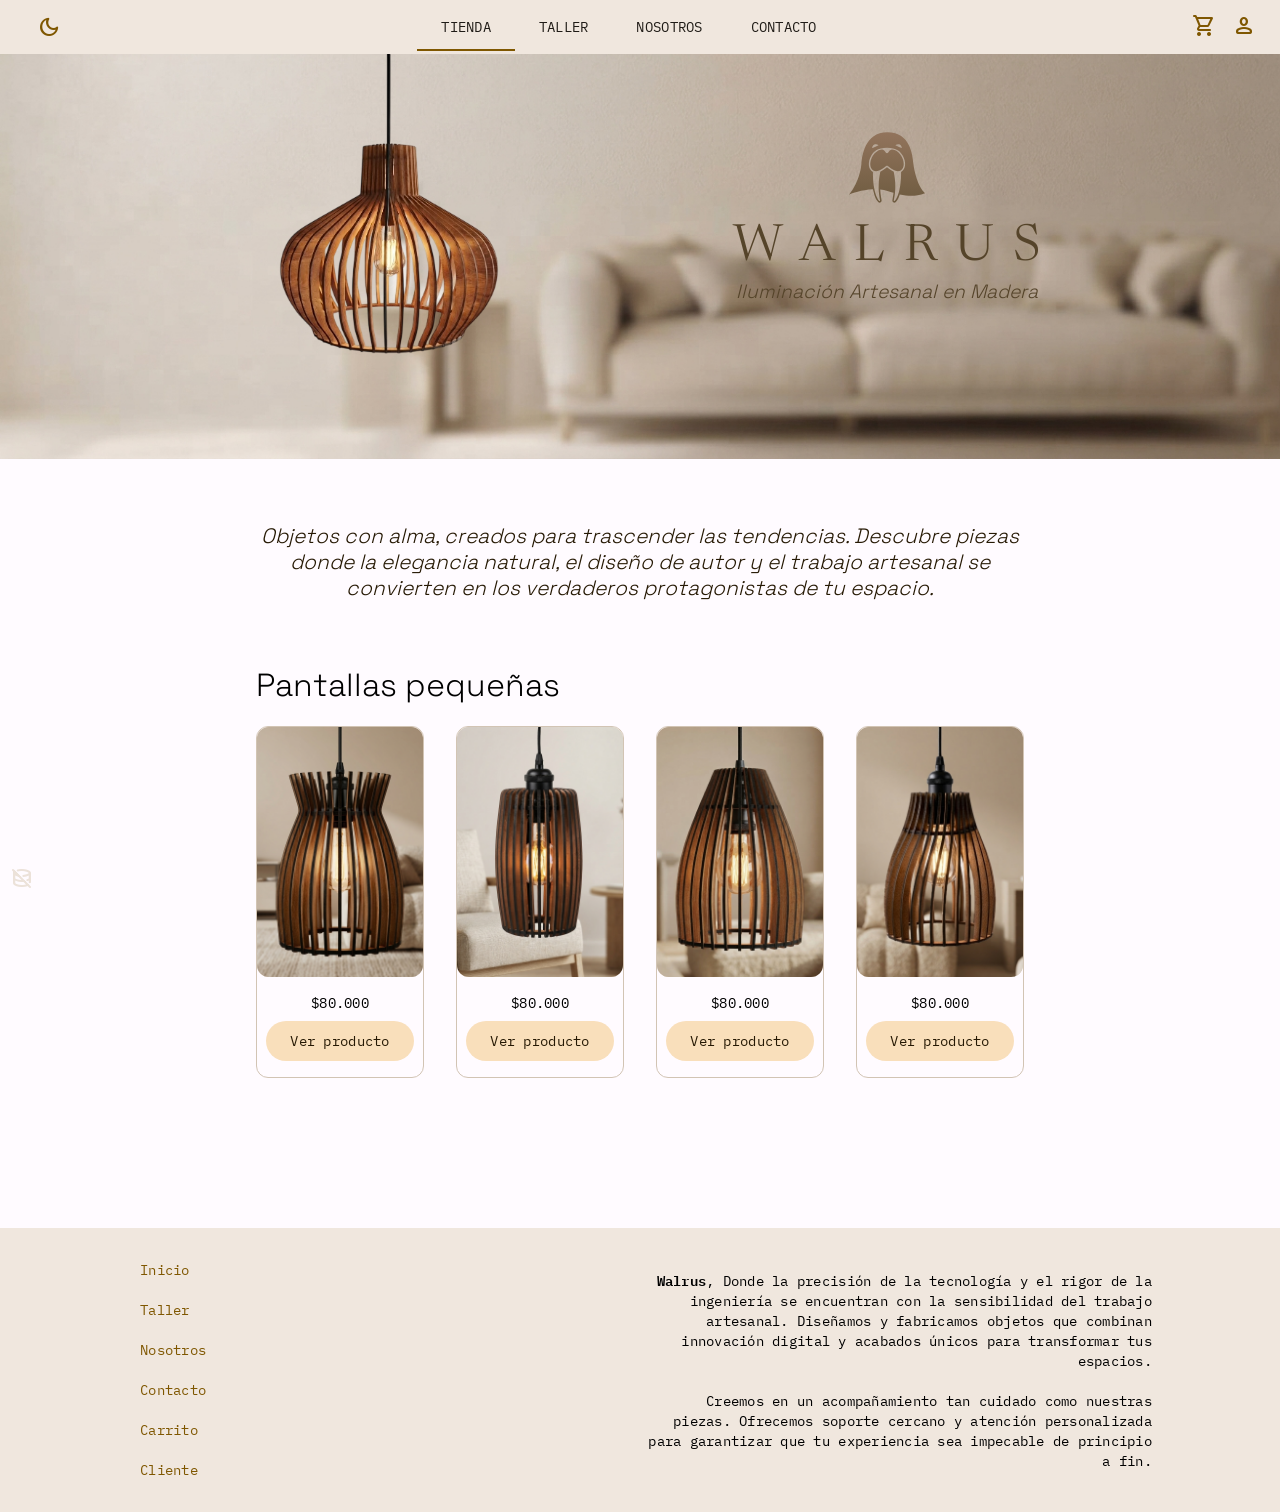
==== commit 09279078: "Deploy from CI: ff39fd6e78425e8f739a32d703f7109b29e25d43" ====
--- a/index.html
+++ b/index.html
@@ -19,6 +19,8 @@
     <base href="/">
     <meta name="viewport" content="width=device-width, initial-scale=1, viewport-fit=cover">
     <link rel="icon" type="image/x-icon" href="favicon.ico">
+
+    <meta name="google-site-verification" content="355IQiF9Crd26TRV1-pnWp-roXhJqptDlYSPpvkKitc">
   <style>body{margin:0;padding:0;width:100vw;overflow-x:hidden;background-color:var(--main-container-background-color, var(--mat-sys-surface))}:root{--mat-sys-body-large-size:calc(1rem * var(--font-size-scale));--mat-sys-body-medium-size:calc(.875rem * var(--font-size-scale));--mat-sys-body-small-size:calc(.75rem * var(--font-size-scale));--mat-sys-display-large-size:calc(3.562rem * var(--font-size-scale));--mat-sys-display-medium-size:calc(2.812rem * var(--font-size-scale));--mat-sys-display-small-size:calc(2.25rem * var(--font-size-scale));--mat-sys-headline-large-size:calc(2rem * var(--font-size-scale));--mat-sys-headline-medium-size:calc(1.75rem * var(--font-size-scale));--mat-sys-headline-small-size:calc(1.5rem * var(--font-size-scale));--mat-sys-label-large-size:calc(.875rem * var(--font-size-scale));--mat-sys-label-medium-size:calc(.75rem * var(--font-size-scale));--mat-sys-label-small-size:calc(.688rem * var(--font-size-scale));--mat-sys-title-large-size:calc(1.375rem * var(--font-size-scale));--mat-sys-title-medium-size:calc(1rem * var(--font-size-scale));--mat-sys-title-small-size:calc(.875rem * var(--font-size-scale))}@font-face{font-family:IBM_Plex_Mono;src:url("./media/IBMPlexMono-Regular-DM66VUHK.ttf") format("truetype");font-weight:300;font-style:normal}@font-face{font-family:IBM_Plex_Mono;src:url("./media/IBMPlexMono-SemiBold-UGZQ4S2S.ttf") format("truetype");font-weight:800;font-style:normal}@font-face{font-family:IBM_Plex_Mono;src:url("./media/IBMPlexMono-Medium-RSLXETQZ.ttf") format("truetype");font-weight:500;font-style:normal}@font-face{font-family:Space_Grotesk;src:url("./media/SpaceGrotesk-VariableFont_wght-BYN4CF5H.ttf") format("truetype");font-weight:200 800;font-style:normal}html{color-scheme:light dark;--mat-sys-background:light-dark(#fef8fc, #151316);--mat-sys-error:light-dark(#ba1a1a, #ffb4ab);--mat-sys-error-container:light-dark(#ffdad6, #93000a);--mat-sys-inverse-on-surface:light-dark(#f5eff4, #323033);--mat-sys-inverse-primary:light-dark(#d5baff, #7d00fa);--mat-sys-inverse-surface:light-dark(#323033, #e6e1e6);--mat-sys-on-background:light-dark(#1d1b1e, #e6e1e6);--mat-sys-on-error:light-dark(#ffffff, #690005);--mat-sys-on-error-container:light-dark(#93000a, #ffdad6);--mat-sys-on-primary:light-dark(#ffffff, #42008a);--mat-sys-on-primary-container:light-dark(#5f00c0, #ecdcff);--mat-sys-on-primary-fixed:light-dark(#270057, #270057);--mat-sys-on-primary-fixed-variant:light-dark(#5f00c0, #5f00c0);--mat-sys-on-secondary:light-dark(#ffffff, #352d40);--mat-sys-on-secondary-container:light-dark(#4b4357, #eadef7);--mat-sys-on-secondary-fixed:light-dark(#1f182a, #1f182a);--mat-sys-on-secondary-fixed-variant:light-dark(#4b4357, #4b4357);--mat-sys-on-surface:light-dark(#1d1b1e, #e6e1e6);--mat-sys-on-surface-variant:light-dark(#49454e, #e8e0eb);--mat-sys-on-tertiary:light-dark(#ffffff, #42008a);--mat-sys-on-tertiary-container:light-dark(#5f00c0, #ecdcff);--mat-sys-on-tertiary-fixed:light-dark(#270057, #270057);--mat-sys-on-tertiary-fixed-variant:light-dark(#5f00c0, #5f00c0);--mat-sys-outline:light-dark(#7b757f, #958e99);--mat-sys-outline-variant:light-dark(#cbc4cf, #49454e);--mat-sys-primary:light-dark(#7d00fa, #d5baff);--mat-sys-primary-container:light-dark(#ecdcff, #5f00c0);--mat-sys-primary-fixed:light-dark(#ecdcff, #ecdcff);--mat-sys-primary-fixed-dim:light-dark(#d5baff, #d5baff);--mat-sys-scrim:light-dark(#000000, #000000);--mat-sys-secondary:light-dark(#645b70, #cec2db);--mat-sys-secondary-container:light-dark(#eadef7, #4b4357);--mat-sys-secondary-fixed:light-dark(#eadef7, #eadef7);--mat-sys-secondary-fixed-dim:light-dark(#cec2db, #cec2db);--mat-sys-shadow:light-dark(#000000, #000000);--mat-sys-surface:light-dark(#fef8fc, #151316);--mat-sys-surface-bright:light-dark(#fef8fc, #3b383c);--mat-sys-surface-container:light-dark(#f2ecf1, #211f22);--mat-sys-surface-container-high:light-dark(#ede6eb, #2b292d);--mat-sys-surface-container-highest:light-dark(#e6e1e6, #363437);--mat-sys-surface-container-low:light-dark(#f8f2f6, #1d1b1e);--mat-sys-surface-container-lowest:light-dark(#ffffff, #0f0d11);--mat-sys-surface-dim:light-dark(#ded8dd, #151316);--mat-sys-surface-tint:light-dark(#7d00fa, #d5baff);--mat-sys-surface-variant:light-dark(#e8e0eb, #49454e);--mat-sys-tertiary:light-dark(#7d00fa, #d5baff);--mat-sys-tertiary-container:light-dark(#ecdcff, #5f00c0);--mat-sys-tertiary-fixed:light-dark(#ecdcff, #ecdcff);--mat-sys-tertiary-fixed-dim:light-dark(#d5baff, #d5baff);--mat-sys-neutral-variant20:#332f37;--mat-sys-neutral10:#1d1b1e;--mat-sys-level0:0px 0px 0px 0px rgba(0, 0, 0, .2), 0px 0px 0px 0px rgba(0, 0, 0, .14), 0px 0px 0px 0px rgba(0, 0, 0, .12);--mat-sys-level1:0px 2px 1px -1px rgba(0, 0, 0, .2), 0px 1px 1px 0px rgba(0, 0, 0, .14), 0px 1px 3px 0px rgba(0, 0, 0, .12);--mat-sys-level2:0px 3px 3px -2px rgba(0, 0, 0, .2), 0px 3px 4px 0px rgba(0, 0, 0, .14), 0px 1px 8px 0px rgba(0, 0, 0, .12);--mat-sys-level3:0px 3px 5px -1px rgba(0, 0, 0, .2), 0px 6px 10px 0px rgba(0, 0, 0, .14), 0px 1px 18px 0px rgba(0, 0, 0, .12);--mat-sys-level4:0px 5px 5px -3px rgba(0, 0, 0, .2), 0px 8px 10px 1px rgba(0, 0, 0, .14), 0px 3px 14px 2px rgba(0, 0, 0, .12);--mat-sys-level5:0px 7px 8px -4px rgba(0, 0, 0, .2), 0px 12px 17px 2px rgba(0, 0, 0, .14), 0px 5px 22px 4px rgba(0, 0, 0, .12);--mat-sys-body-large:300 1rem / 1.5rem IBM_Plex_Mono;--mat-sys-body-large-font:IBM_Plex_Mono;--mat-sys-body-large-line-height:1.5rem;--mat-sys-body-large-size:1rem;--mat-sys-body-large-tracking:.031rem;--mat-sys-body-large-weight:300;--mat-sys-body-medium:300 .875rem / 1.25rem IBM_Plex_Mono;--mat-sys-body-medium-font:IBM_Plex_Mono;--mat-sys-body-medium-line-height:1.25rem;--mat-sys-body-medium-size:.875rem;--mat-sys-body-medium-tracking:.016rem;--mat-sys-body-medium-weight:300;--mat-sys-body-small:300 .75rem / 1rem IBM_Plex_Mono;--mat-sys-body-small-font:IBM_Plex_Mono;--mat-sys-body-small-line-height:1rem;--mat-sys-body-small-size:.75rem;--mat-sys-body-small-tracking:.025rem;--mat-sys-body-small-weight:300;--mat-sys-display-large:300 3.562rem / 4rem Space_Grotesk;--mat-sys-display-large-font:Space_Grotesk;--mat-sys-display-large-line-height:4rem;--mat-sys-display-large-size:3.562rem;--mat-sys-display-large-tracking:-.016rem;--mat-sys-display-large-weight:300;--mat-sys-display-medium:300 2.812rem / 3.25rem Space_Grotesk;--mat-sys-display-medium-font:Space_Grotesk;--mat-sys-display-medium-line-height:3.25rem;--mat-sys-display-medium-size:2.812rem;--mat-sys-display-medium-tracking:0;--mat-sys-display-medium-weight:300;--mat-sys-display-small:300 2.25rem / 2.75rem Space_Grotesk;--mat-sys-display-small-font:Space_Grotesk;--mat-sys-display-small-line-height:2.75rem;--mat-sys-display-small-size:2.25rem;--mat-sys-display-small-tracking:0;--mat-sys-display-small-weight:300;--mat-sys-headline-large:300 2rem / 2.5rem Space_Grotesk;--mat-sys-headline-large-font:Space_Grotesk;--mat-sys-headline-large-line-height:2.5rem;--mat-sys-headline-large-size:2rem;--mat-sys-headline-large-tracking:0;--mat-sys-headline-large-weight:300;--mat-sys-headline-medium:300 1.75rem / 2.25rem Space_Grotesk;--mat-sys-headline-medium-font:Space_Grotesk;--mat-sys-headline-medium-line-height:2.25rem;--mat-sys-headline-medium-size:1.75rem;--mat-sys-headline-medium-tracking:0;--mat-sys-headline-medium-weight:300;--mat-sys-headline-small:300 1.5rem / 2rem Space_Grotesk;--mat-sys-headline-small-font:Space_Grotesk;--mat-sys-headline-small-line-height:2rem;--mat-sys-headline-small-size:1.5rem;--mat-sys-headline-small-tracking:0;--mat-sys-headline-small-weight:300;--mat-sys-label-large:600 .875rem / 1.25rem IBM_Plex_Mono;--mat-sys-label-large-font:IBM_Plex_Mono;--mat-sys-label-large-line-height:1.25rem;--mat-sys-label-large-size:.875rem;--mat-sys-label-large-tracking:.006rem;--mat-sys-label-large-weight:600;--mat-sys-label-large-weight-prominent:900;--mat-sys-label-medium:600 .75rem / 1rem IBM_Plex_Mono;--mat-sys-label-medium-font:IBM_Plex_Mono;--mat-sys-label-medium-line-height:1rem;--mat-sys-label-medium-size:.75rem;--mat-sys-label-medium-tracking:.031rem;--mat-sys-label-medium-weight:600;--mat-sys-label-medium-weight-prominent:900;--mat-sys-label-small:600 .688rem / 1rem IBM_Plex_Mono;--mat-sys-label-small-font:IBM_Plex_Mono;--mat-sys-label-small-line-height:1rem;--mat-sys-label-small-size:.688rem;--mat-sys-label-small-tracking:.031rem;--mat-sys-label-small-weight:600;--mat-sys-title-large:300 1.375rem / 1.75rem Space_Grotesk;--mat-sys-title-large-font:Space_Grotesk;--mat-sys-title-large-line-height:1.75rem;--mat-sys-title-large-size:1.375rem;--mat-sys-title-large-tracking:0;--mat-sys-title-large-weight:300;--mat-sys-title-medium:600 1rem / 1.5rem IBM_Plex_Mono;--mat-sys-title-medium-font:IBM_Plex_Mono;--mat-sys-title-medium-line-height:1.5rem;--mat-sys-title-medium-size:1rem;--mat-sys-title-medium-tracking:.009rem;--mat-sys-title-medium-weight:600;--mat-sys-title-small:600 .875rem / 1.25rem IBM_Plex_Mono;--mat-sys-title-small-font:IBM_Plex_Mono;--mat-sys-title-small-line-height:1.25rem;--mat-sys-title-small-size:.875rem;--mat-sys-title-small-tracking:.006rem;--mat-sys-title-small-weight:600;--mat-sys-corner-extra-large:28px;--mat-sys-corner-extra-large-top:28px 28px 0 0;--mat-sys-corner-extra-small:4px;--mat-sys-corner-extra-small-top:4px 4px 0 0;--mat-sys-corner-full:9999px;--mat-sys-corner-large:16px;--mat-sys-corner-large-end:0 16px 16px 0;--mat-sys-corner-large-start:16px 0 0 16px;--mat-sys-corner-large-top:16px 16px 0 0;--mat-sys-corner-medium:12px;--mat-sys-corner-none:0;--mat-sys-corner-small:8px;--mat-sys-dragged-state-layer-opacity:.16;--mat-sys-focus-state-layer-opacity:.12;--mat-sys-hover-state-layer-opacity:.08;--mat-sys-pressed-state-layer-opacity:.12}:root{--sidenav-width:0;--sidenav-width-fixed:0;--sidenav-collapsed-width:0px;--sidenav-collapsed-width-fixed:0px;--toolbar-height:calc(41px + .8rem) ;--breadcrumb-height:calc(41px + .8rem) ;--sidenav-background-color:transparent;--toolbar-background-color:var(--mat-sys-surface-container-high);--footer-margin-top:150px;--footer-background-color:var(--mat-sys-surface-container-high);--footer-padding:5vw;--scrollbar-width:.75rem;--golden-ratio:1.618;--safe-top:env(safe-area-inset-top);--safe-bottom:env(safe-area-inset-bottom);--safe-left:env(safe-area-inset-left);--safe-right:env(safe-area-inset-right)}*{scrollbar-width:none;-ms-overflow-style:none}*::-webkit-scrollbar{display:none}</style><link rel="stylesheet" href="styles-4T6TJUJI.css" media="print" onload="this.media='all'"><noscript><link rel="stylesheet" href="styles-4T6TJUJI.css"></noscript></head>
   <body>
     <app-root></app-root>
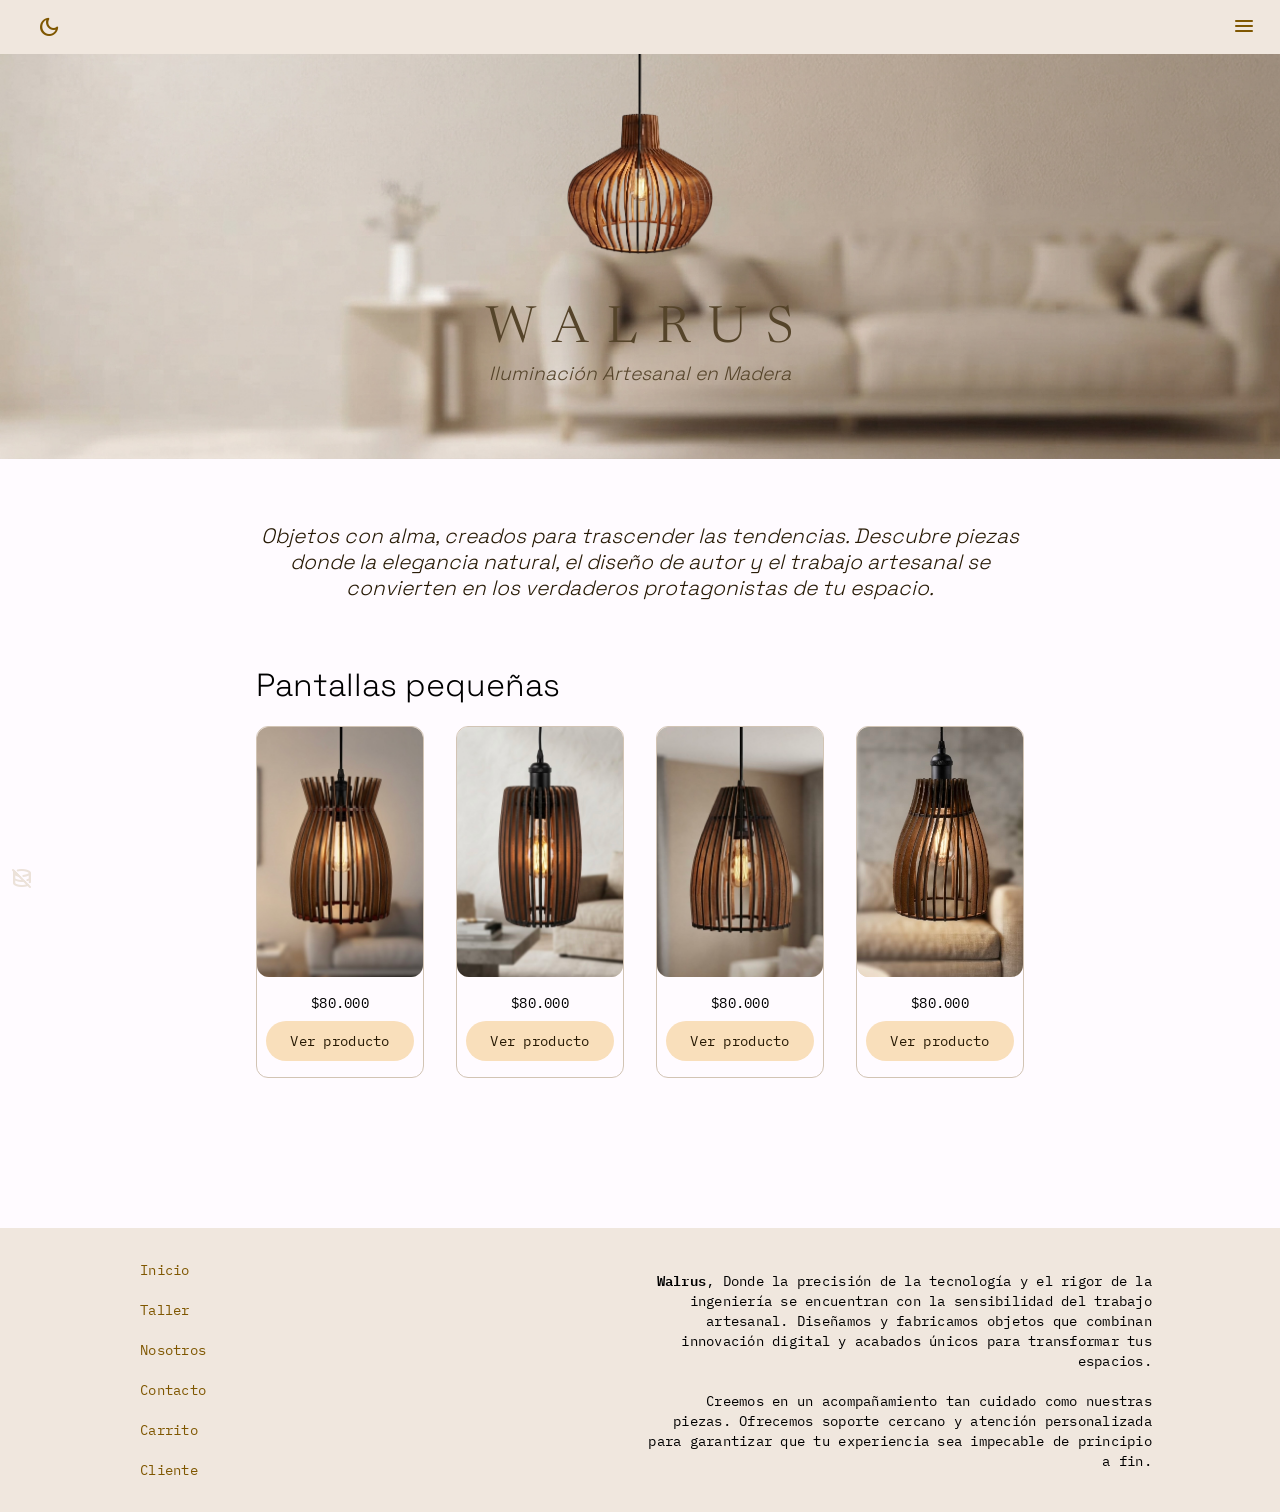
==== commit 3eed1bdd: "Deploy from CI: 9bc702c8b6026985911310d34f3eaafe854cdb6c" ====
--- a/index.html
+++ b/index.html
@@ -24,5 +24,5 @@
   <style>body{margin:0;padding:0;width:100vw;overflow-x:hidden;background-color:var(--main-container-background-color, var(--mat-sys-surface))}:root{--mat-sys-body-large-size:calc(1rem * var(--font-size-scale));--mat-sys-body-medium-size:calc(.875rem * var(--font-size-scale));--mat-sys-body-small-size:calc(.75rem * var(--font-size-scale));--mat-sys-display-large-size:calc(3.562rem * var(--font-size-scale));--mat-sys-display-medium-size:calc(2.812rem * var(--font-size-scale));--mat-sys-display-small-size:calc(2.25rem * var(--font-size-scale));--mat-sys-headline-large-size:calc(2rem * var(--font-size-scale));--mat-sys-headline-medium-size:calc(1.75rem * var(--font-size-scale));--mat-sys-headline-small-size:calc(1.5rem * var(--font-size-scale));--mat-sys-label-large-size:calc(.875rem * var(--font-size-scale));--mat-sys-label-medium-size:calc(.75rem * var(--font-size-scale));--mat-sys-label-small-size:calc(.688rem * var(--font-size-scale));--mat-sys-title-large-size:calc(1.375rem * var(--font-size-scale));--mat-sys-title-medium-size:calc(1rem * var(--font-size-scale));--mat-sys-title-small-size:calc(.875rem * var(--font-size-scale))}@font-face{font-family:IBM_Plex_Mono;src:url("./media/IBMPlexMono-Regular-DM66VUHK.ttf") format("truetype");font-weight:300;font-style:normal}@font-face{font-family:IBM_Plex_Mono;src:url("./media/IBMPlexMono-SemiBold-UGZQ4S2S.ttf") format("truetype");font-weight:800;font-style:normal}@font-face{font-family:IBM_Plex_Mono;src:url("./media/IBMPlexMono-Medium-RSLXETQZ.ttf") format("truetype");font-weight:500;font-style:normal}@font-face{font-family:Space_Grotesk;src:url("./media/SpaceGrotesk-VariableFont_wght-BYN4CF5H.ttf") format("truetype");font-weight:200 800;font-style:normal}html{color-scheme:light dark;--mat-sys-background:light-dark(#fef8fc, #151316);--mat-sys-error:light-dark(#ba1a1a, #ffb4ab);--mat-sys-error-container:light-dark(#ffdad6, #93000a);--mat-sys-inverse-on-surface:light-dark(#f5eff4, #323033);--mat-sys-inverse-primary:light-dark(#d5baff, #7d00fa);--mat-sys-inverse-surface:light-dark(#323033, #e6e1e6);--mat-sys-on-background:light-dark(#1d1b1e, #e6e1e6);--mat-sys-on-error:light-dark(#ffffff, #690005);--mat-sys-on-error-container:light-dark(#93000a, #ffdad6);--mat-sys-on-primary:light-dark(#ffffff, #42008a);--mat-sys-on-primary-container:light-dark(#5f00c0, #ecdcff);--mat-sys-on-primary-fixed:light-dark(#270057, #270057);--mat-sys-on-primary-fixed-variant:light-dark(#5f00c0, #5f00c0);--mat-sys-on-secondary:light-dark(#ffffff, #352d40);--mat-sys-on-secondary-container:light-dark(#4b4357, #eadef7);--mat-sys-on-secondary-fixed:light-dark(#1f182a, #1f182a);--mat-sys-on-secondary-fixed-variant:light-dark(#4b4357, #4b4357);--mat-sys-on-surface:light-dark(#1d1b1e, #e6e1e6);--mat-sys-on-surface-variant:light-dark(#49454e, #e8e0eb);--mat-sys-on-tertiary:light-dark(#ffffff, #42008a);--mat-sys-on-tertiary-container:light-dark(#5f00c0, #ecdcff);--mat-sys-on-tertiary-fixed:light-dark(#270057, #270057);--mat-sys-on-tertiary-fixed-variant:light-dark(#5f00c0, #5f00c0);--mat-sys-outline:light-dark(#7b757f, #958e99);--mat-sys-outline-variant:light-dark(#cbc4cf, #49454e);--mat-sys-primary:light-dark(#7d00fa, #d5baff);--mat-sys-primary-container:light-dark(#ecdcff, #5f00c0);--mat-sys-primary-fixed:light-dark(#ecdcff, #ecdcff);--mat-sys-primary-fixed-dim:light-dark(#d5baff, #d5baff);--mat-sys-scrim:light-dark(#000000, #000000);--mat-sys-secondary:light-dark(#645b70, #cec2db);--mat-sys-secondary-container:light-dark(#eadef7, #4b4357);--mat-sys-secondary-fixed:light-dark(#eadef7, #eadef7);--mat-sys-secondary-fixed-dim:light-dark(#cec2db, #cec2db);--mat-sys-shadow:light-dark(#000000, #000000);--mat-sys-surface:light-dark(#fef8fc, #151316);--mat-sys-surface-bright:light-dark(#fef8fc, #3b383c);--mat-sys-surface-container:light-dark(#f2ecf1, #211f22);--mat-sys-surface-container-high:light-dark(#ede6eb, #2b292d);--mat-sys-surface-container-highest:light-dark(#e6e1e6, #363437);--mat-sys-surface-container-low:light-dark(#f8f2f6, #1d1b1e);--mat-sys-surface-container-lowest:light-dark(#ffffff, #0f0d11);--mat-sys-surface-dim:light-dark(#ded8dd, #151316);--mat-sys-surface-tint:light-dark(#7d00fa, #d5baff);--mat-sys-surface-variant:light-dark(#e8e0eb, #49454e);--mat-sys-tertiary:light-dark(#7d00fa, #d5baff);--mat-sys-tertiary-container:light-dark(#ecdcff, #5f00c0);--mat-sys-tertiary-fixed:light-dark(#ecdcff, #ecdcff);--mat-sys-tertiary-fixed-dim:light-dark(#d5baff, #d5baff);--mat-sys-neutral-variant20:#332f37;--mat-sys-neutral10:#1d1b1e;--mat-sys-level0:0px 0px 0px 0px rgba(0, 0, 0, .2), 0px 0px 0px 0px rgba(0, 0, 0, .14), 0px 0px 0px 0px rgba(0, 0, 0, .12);--mat-sys-level1:0px 2px 1px -1px rgba(0, 0, 0, .2), 0px 1px 1px 0px rgba(0, 0, 0, .14), 0px 1px 3px 0px rgba(0, 0, 0, .12);--mat-sys-level2:0px 3px 3px -2px rgba(0, 0, 0, .2), 0px 3px 4px 0px rgba(0, 0, 0, .14), 0px 1px 8px 0px rgba(0, 0, 0, .12);--mat-sys-level3:0px 3px 5px -1px rgba(0, 0, 0, .2), 0px 6px 10px 0px rgba(0, 0, 0, .14), 0px 1px 18px 0px rgba(0, 0, 0, .12);--mat-sys-level4:0px 5px 5px -3px rgba(0, 0, 0, .2), 0px 8px 10px 1px rgba(0, 0, 0, .14), 0px 3px 14px 2px rgba(0, 0, 0, .12);--mat-sys-level5:0px 7px 8px -4px rgba(0, 0, 0, .2), 0px 12px 17px 2px rgba(0, 0, 0, .14), 0px 5px 22px 4px rgba(0, 0, 0, .12);--mat-sys-body-large:300 1rem / 1.5rem IBM_Plex_Mono;--mat-sys-body-large-font:IBM_Plex_Mono;--mat-sys-body-large-line-height:1.5rem;--mat-sys-body-large-size:1rem;--mat-sys-body-large-tracking:.031rem;--mat-sys-body-large-weight:300;--mat-sys-body-medium:300 .875rem / 1.25rem IBM_Plex_Mono;--mat-sys-body-medium-font:IBM_Plex_Mono;--mat-sys-body-medium-line-height:1.25rem;--mat-sys-body-medium-size:.875rem;--mat-sys-body-medium-tracking:.016rem;--mat-sys-body-medium-weight:300;--mat-sys-body-small:300 .75rem / 1rem IBM_Plex_Mono;--mat-sys-body-small-font:IBM_Plex_Mono;--mat-sys-body-small-line-height:1rem;--mat-sys-body-small-size:.75rem;--mat-sys-body-small-tracking:.025rem;--mat-sys-body-small-weight:300;--mat-sys-display-large:300 3.562rem / 4rem Space_Grotesk;--mat-sys-display-large-font:Space_Grotesk;--mat-sys-display-large-line-height:4rem;--mat-sys-display-large-size:3.562rem;--mat-sys-display-large-tracking:-.016rem;--mat-sys-display-large-weight:300;--mat-sys-display-medium:300 2.812rem / 3.25rem Space_Grotesk;--mat-sys-display-medium-font:Space_Grotesk;--mat-sys-display-medium-line-height:3.25rem;--mat-sys-display-medium-size:2.812rem;--mat-sys-display-medium-tracking:0;--mat-sys-display-medium-weight:300;--mat-sys-display-small:300 2.25rem / 2.75rem Space_Grotesk;--mat-sys-display-small-font:Space_Grotesk;--mat-sys-display-small-line-height:2.75rem;--mat-sys-display-small-size:2.25rem;--mat-sys-display-small-tracking:0;--mat-sys-display-small-weight:300;--mat-sys-headline-large:300 2rem / 2.5rem Space_Grotesk;--mat-sys-headline-large-font:Space_Grotesk;--mat-sys-headline-large-line-height:2.5rem;--mat-sys-headline-large-size:2rem;--mat-sys-headline-large-tracking:0;--mat-sys-headline-large-weight:300;--mat-sys-headline-medium:300 1.75rem / 2.25rem Space_Grotesk;--mat-sys-headline-medium-font:Space_Grotesk;--mat-sys-headline-medium-line-height:2.25rem;--mat-sys-headline-medium-size:1.75rem;--mat-sys-headline-medium-tracking:0;--mat-sys-headline-medium-weight:300;--mat-sys-headline-small:300 1.5rem / 2rem Space_Grotesk;--mat-sys-headline-small-font:Space_Grotesk;--mat-sys-headline-small-line-height:2rem;--mat-sys-headline-small-size:1.5rem;--mat-sys-headline-small-tracking:0;--mat-sys-headline-small-weight:300;--mat-sys-label-large:600 .875rem / 1.25rem IBM_Plex_Mono;--mat-sys-label-large-font:IBM_Plex_Mono;--mat-sys-label-large-line-height:1.25rem;--mat-sys-label-large-size:.875rem;--mat-sys-label-large-tracking:.006rem;--mat-sys-label-large-weight:600;--mat-sys-label-large-weight-prominent:900;--mat-sys-label-medium:600 .75rem / 1rem IBM_Plex_Mono;--mat-sys-label-medium-font:IBM_Plex_Mono;--mat-sys-label-medium-line-height:1rem;--mat-sys-label-medium-size:.75rem;--mat-sys-label-medium-tracking:.031rem;--mat-sys-label-medium-weight:600;--mat-sys-label-medium-weight-prominent:900;--mat-sys-label-small:600 .688rem / 1rem IBM_Plex_Mono;--mat-sys-label-small-font:IBM_Plex_Mono;--mat-sys-label-small-line-height:1rem;--mat-sys-label-small-size:.688rem;--mat-sys-label-small-tracking:.031rem;--mat-sys-label-small-weight:600;--mat-sys-title-large:300 1.375rem / 1.75rem Space_Grotesk;--mat-sys-title-large-font:Space_Grotesk;--mat-sys-title-large-line-height:1.75rem;--mat-sys-title-large-size:1.375rem;--mat-sys-title-large-tracking:0;--mat-sys-title-large-weight:300;--mat-sys-title-medium:600 1rem / 1.5rem IBM_Plex_Mono;--mat-sys-title-medium-font:IBM_Plex_Mono;--mat-sys-title-medium-line-height:1.5rem;--mat-sys-title-medium-size:1rem;--mat-sys-title-medium-tracking:.009rem;--mat-sys-title-medium-weight:600;--mat-sys-title-small:600 .875rem / 1.25rem IBM_Plex_Mono;--mat-sys-title-small-font:IBM_Plex_Mono;--mat-sys-title-small-line-height:1.25rem;--mat-sys-title-small-size:.875rem;--mat-sys-title-small-tracking:.006rem;--mat-sys-title-small-weight:600;--mat-sys-corner-extra-large:28px;--mat-sys-corner-extra-large-top:28px 28px 0 0;--mat-sys-corner-extra-small:4px;--mat-sys-corner-extra-small-top:4px 4px 0 0;--mat-sys-corner-full:9999px;--mat-sys-corner-large:16px;--mat-sys-corner-large-end:0 16px 16px 0;--mat-sys-corner-large-start:16px 0 0 16px;--mat-sys-corner-large-top:16px 16px 0 0;--mat-sys-corner-medium:12px;--mat-sys-corner-none:0;--mat-sys-corner-small:8px;--mat-sys-dragged-state-layer-opacity:.16;--mat-sys-focus-state-layer-opacity:.12;--mat-sys-hover-state-layer-opacity:.08;--mat-sys-pressed-state-layer-opacity:.12}:root{--sidenav-width:0;--sidenav-width-fixed:0;--sidenav-collapsed-width:0px;--sidenav-collapsed-width-fixed:0px;--toolbar-height:calc(41px + .8rem) ;--breadcrumb-height:calc(41px + .8rem) ;--sidenav-background-color:transparent;--toolbar-background-color:var(--mat-sys-surface-container-high);--footer-margin-top:150px;--footer-background-color:var(--mat-sys-surface-container-high);--footer-padding:5vw;--scrollbar-width:.75rem;--golden-ratio:1.618;--safe-top:env(safe-area-inset-top);--safe-bottom:env(safe-area-inset-bottom);--safe-left:env(safe-area-inset-left);--safe-right:env(safe-area-inset-right)}*{scrollbar-width:none;-ms-overflow-style:none}*::-webkit-scrollbar{display:none}</style><link rel="stylesheet" href="styles-4T6TJUJI.css" media="print" onload="this.media='all'"><noscript><link rel="stylesheet" href="styles-4T6TJUJI.css"></noscript></head>
   <body>
     <app-root></app-root>
-  <link rel="modulepreload" href="chunk-DOWwT1r-.js"><link rel="modulepreload" href="chunk-SZezDXF1.js"><script src="polyfills-LVNOU2XZ.js" type="module"></script><script src="main-SKSIDHUI.js" type="module"></script></body>
+  <link rel="modulepreload" href="chunk-DOWwT1r-.js"><link rel="modulepreload" href="chunk-SZezDXF1.js"><script src="polyfills-LVNOU2XZ.js" type="module"></script><script src="main-UHH4IKU2.js" type="module"></script></body>
 </html>
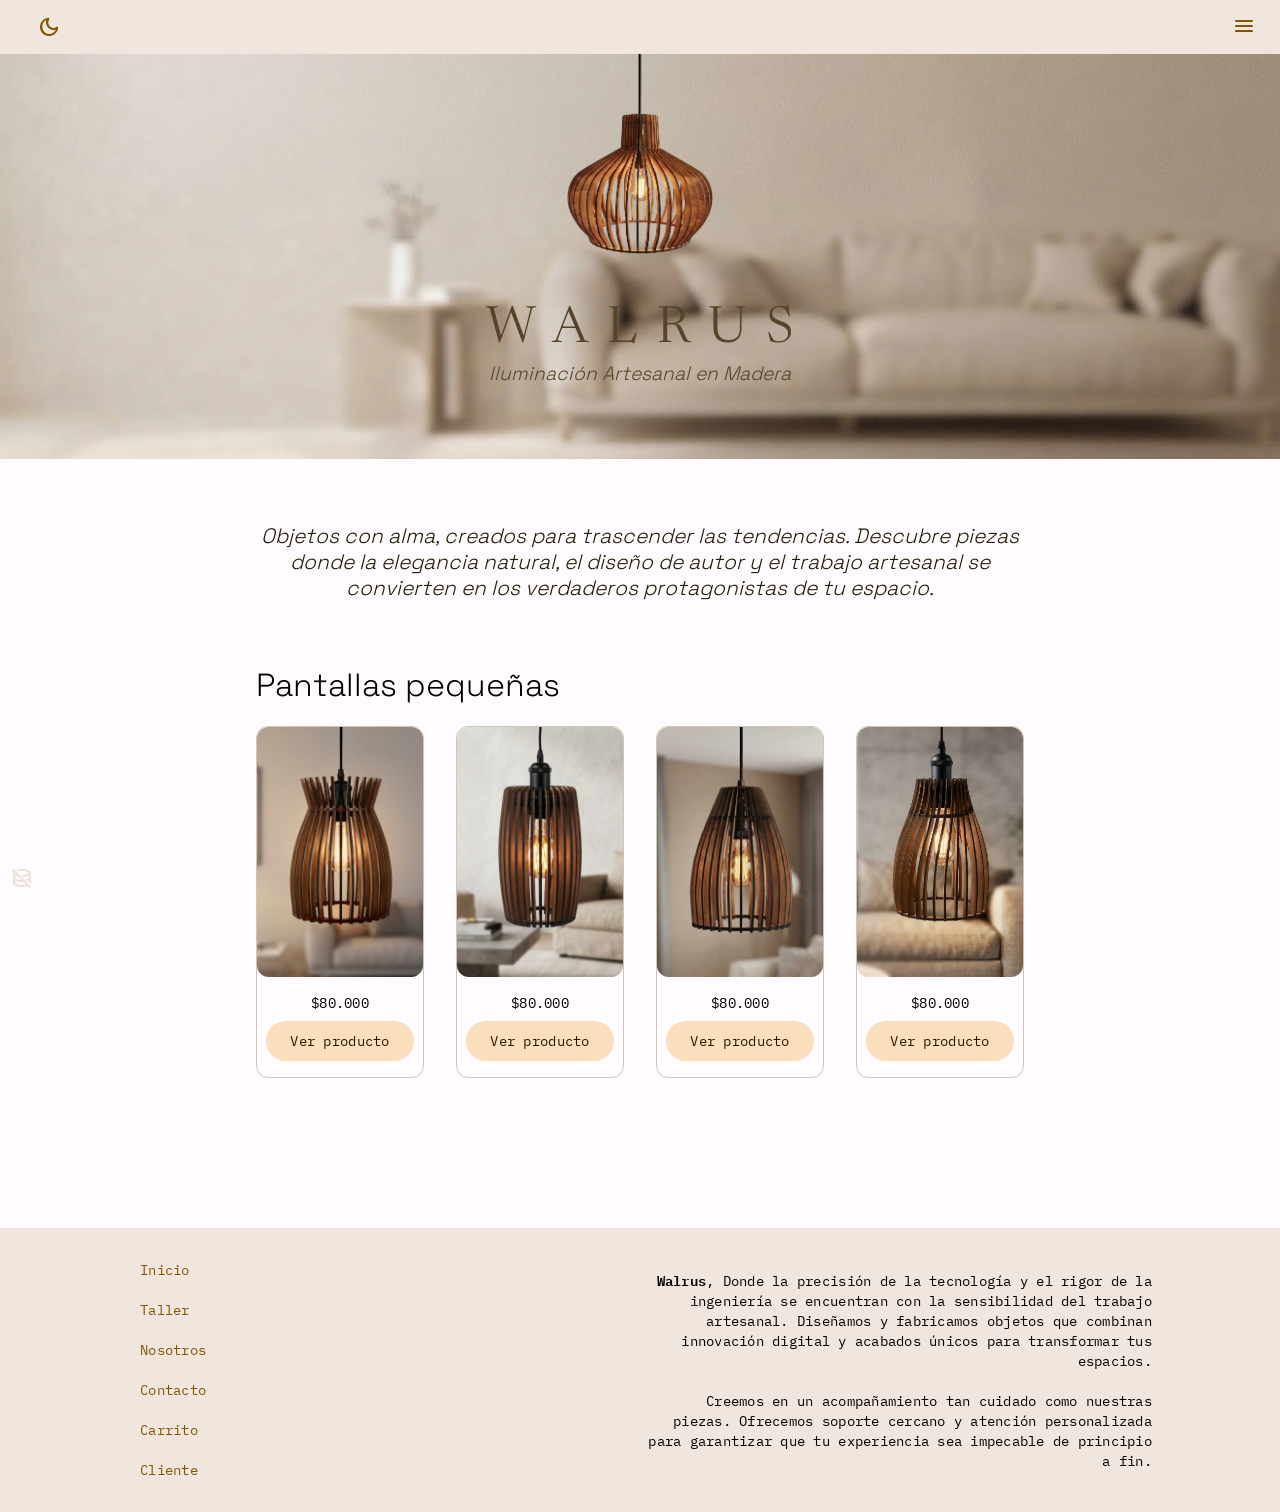
==== commit e595d82b: "Deploy from CI: 1bb90782a47fe825d469a09c3216f6b9afe5ef34" ====
--- a/index.html
+++ b/index.html
@@ -24,5 +24,5 @@
   <style>body{margin:0;padding:0;width:100vw;overflow-x:hidden;background-color:var(--main-container-background-color, var(--mat-sys-surface))}:root{--mat-sys-body-large-size:calc(1rem * var(--font-size-scale));--mat-sys-body-medium-size:calc(.875rem * var(--font-size-scale));--mat-sys-body-small-size:calc(.75rem * var(--font-size-scale));--mat-sys-display-large-size:calc(3.562rem * var(--font-size-scale));--mat-sys-display-medium-size:calc(2.812rem * var(--font-size-scale));--mat-sys-display-small-size:calc(2.25rem * var(--font-size-scale));--mat-sys-headline-large-size:calc(2rem * var(--font-size-scale));--mat-sys-headline-medium-size:calc(1.75rem * var(--font-size-scale));--mat-sys-headline-small-size:calc(1.5rem * var(--font-size-scale));--mat-sys-label-large-size:calc(.875rem * var(--font-size-scale));--mat-sys-label-medium-size:calc(.75rem * var(--font-size-scale));--mat-sys-label-small-size:calc(.688rem * var(--font-size-scale));--mat-sys-title-large-size:calc(1.375rem * var(--font-size-scale));--mat-sys-title-medium-size:calc(1rem * var(--font-size-scale));--mat-sys-title-small-size:calc(.875rem * var(--font-size-scale))}@font-face{font-family:IBM_Plex_Mono;src:url("./media/IBMPlexMono-Regular-DM66VUHK.ttf") format("truetype");font-weight:300;font-style:normal}@font-face{font-family:IBM_Plex_Mono;src:url("./media/IBMPlexMono-SemiBold-UGZQ4S2S.ttf") format("truetype");font-weight:800;font-style:normal}@font-face{font-family:IBM_Plex_Mono;src:url("./media/IBMPlexMono-Medium-RSLXETQZ.ttf") format("truetype");font-weight:500;font-style:normal}@font-face{font-family:Space_Grotesk;src:url("./media/SpaceGrotesk-VariableFont_wght-BYN4CF5H.ttf") format("truetype");font-weight:200 800;font-style:normal}html{color-scheme:light dark;--mat-sys-background:light-dark(#fef8fc, #151316);--mat-sys-error:light-dark(#ba1a1a, #ffb4ab);--mat-sys-error-container:light-dark(#ffdad6, #93000a);--mat-sys-inverse-on-surface:light-dark(#f5eff4, #323033);--mat-sys-inverse-primary:light-dark(#d5baff, #7d00fa);--mat-sys-inverse-surface:light-dark(#323033, #e6e1e6);--mat-sys-on-background:light-dark(#1d1b1e, #e6e1e6);--mat-sys-on-error:light-dark(#ffffff, #690005);--mat-sys-on-error-container:light-dark(#93000a, #ffdad6);--mat-sys-on-primary:light-dark(#ffffff, #42008a);--mat-sys-on-primary-container:light-dark(#5f00c0, #ecdcff);--mat-sys-on-primary-fixed:light-dark(#270057, #270057);--mat-sys-on-primary-fixed-variant:light-dark(#5f00c0, #5f00c0);--mat-sys-on-secondary:light-dark(#ffffff, #352d40);--mat-sys-on-secondary-container:light-dark(#4b4357, #eadef7);--mat-sys-on-secondary-fixed:light-dark(#1f182a, #1f182a);--mat-sys-on-secondary-fixed-variant:light-dark(#4b4357, #4b4357);--mat-sys-on-surface:light-dark(#1d1b1e, #e6e1e6);--mat-sys-on-surface-variant:light-dark(#49454e, #e8e0eb);--mat-sys-on-tertiary:light-dark(#ffffff, #42008a);--mat-sys-on-tertiary-container:light-dark(#5f00c0, #ecdcff);--mat-sys-on-tertiary-fixed:light-dark(#270057, #270057);--mat-sys-on-tertiary-fixed-variant:light-dark(#5f00c0, #5f00c0);--mat-sys-outline:light-dark(#7b757f, #958e99);--mat-sys-outline-variant:light-dark(#cbc4cf, #49454e);--mat-sys-primary:light-dark(#7d00fa, #d5baff);--mat-sys-primary-container:light-dark(#ecdcff, #5f00c0);--mat-sys-primary-fixed:light-dark(#ecdcff, #ecdcff);--mat-sys-primary-fixed-dim:light-dark(#d5baff, #d5baff);--mat-sys-scrim:light-dark(#000000, #000000);--mat-sys-secondary:light-dark(#645b70, #cec2db);--mat-sys-secondary-container:light-dark(#eadef7, #4b4357);--mat-sys-secondary-fixed:light-dark(#eadef7, #eadef7);--mat-sys-secondary-fixed-dim:light-dark(#cec2db, #cec2db);--mat-sys-shadow:light-dark(#000000, #000000);--mat-sys-surface:light-dark(#fef8fc, #151316);--mat-sys-surface-bright:light-dark(#fef8fc, #3b383c);--mat-sys-surface-container:light-dark(#f2ecf1, #211f22);--mat-sys-surface-container-high:light-dark(#ede6eb, #2b292d);--mat-sys-surface-container-highest:light-dark(#e6e1e6, #363437);--mat-sys-surface-container-low:light-dark(#f8f2f6, #1d1b1e);--mat-sys-surface-container-lowest:light-dark(#ffffff, #0f0d11);--mat-sys-surface-dim:light-dark(#ded8dd, #151316);--mat-sys-surface-tint:light-dark(#7d00fa, #d5baff);--mat-sys-surface-variant:light-dark(#e8e0eb, #49454e);--mat-sys-tertiary:light-dark(#7d00fa, #d5baff);--mat-sys-tertiary-container:light-dark(#ecdcff, #5f00c0);--mat-sys-tertiary-fixed:light-dark(#ecdcff, #ecdcff);--mat-sys-tertiary-fixed-dim:light-dark(#d5baff, #d5baff);--mat-sys-neutral-variant20:#332f37;--mat-sys-neutral10:#1d1b1e;--mat-sys-level0:0px 0px 0px 0px rgba(0, 0, 0, .2), 0px 0px 0px 0px rgba(0, 0, 0, .14), 0px 0px 0px 0px rgba(0, 0, 0, .12);--mat-sys-level1:0px 2px 1px -1px rgba(0, 0, 0, .2), 0px 1px 1px 0px rgba(0, 0, 0, .14), 0px 1px 3px 0px rgba(0, 0, 0, .12);--mat-sys-level2:0px 3px 3px -2px rgba(0, 0, 0, .2), 0px 3px 4px 0px rgba(0, 0, 0, .14), 0px 1px 8px 0px rgba(0, 0, 0, .12);--mat-sys-level3:0px 3px 5px -1px rgba(0, 0, 0, .2), 0px 6px 10px 0px rgba(0, 0, 0, .14), 0px 1px 18px 0px rgba(0, 0, 0, .12);--mat-sys-level4:0px 5px 5px -3px rgba(0, 0, 0, .2), 0px 8px 10px 1px rgba(0, 0, 0, .14), 0px 3px 14px 2px rgba(0, 0, 0, .12);--mat-sys-level5:0px 7px 8px -4px rgba(0, 0, 0, .2), 0px 12px 17px 2px rgba(0, 0, 0, .14), 0px 5px 22px 4px rgba(0, 0, 0, .12);--mat-sys-body-large:300 1rem / 1.5rem IBM_Plex_Mono;--mat-sys-body-large-font:IBM_Plex_Mono;--mat-sys-body-large-line-height:1.5rem;--mat-sys-body-large-size:1rem;--mat-sys-body-large-tracking:.031rem;--mat-sys-body-large-weight:300;--mat-sys-body-medium:300 .875rem / 1.25rem IBM_Plex_Mono;--mat-sys-body-medium-font:IBM_Plex_Mono;--mat-sys-body-medium-line-height:1.25rem;--mat-sys-body-medium-size:.875rem;--mat-sys-body-medium-tracking:.016rem;--mat-sys-body-medium-weight:300;--mat-sys-body-small:300 .75rem / 1rem IBM_Plex_Mono;--mat-sys-body-small-font:IBM_Plex_Mono;--mat-sys-body-small-line-height:1rem;--mat-sys-body-small-size:.75rem;--mat-sys-body-small-tracking:.025rem;--mat-sys-body-small-weight:300;--mat-sys-display-large:300 3.562rem / 4rem Space_Grotesk;--mat-sys-display-large-font:Space_Grotesk;--mat-sys-display-large-line-height:4rem;--mat-sys-display-large-size:3.562rem;--mat-sys-display-large-tracking:-.016rem;--mat-sys-display-large-weight:300;--mat-sys-display-medium:300 2.812rem / 3.25rem Space_Grotesk;--mat-sys-display-medium-font:Space_Grotesk;--mat-sys-display-medium-line-height:3.25rem;--mat-sys-display-medium-size:2.812rem;--mat-sys-display-medium-tracking:0;--mat-sys-display-medium-weight:300;--mat-sys-display-small:300 2.25rem / 2.75rem Space_Grotesk;--mat-sys-display-small-font:Space_Grotesk;--mat-sys-display-small-line-height:2.75rem;--mat-sys-display-small-size:2.25rem;--mat-sys-display-small-tracking:0;--mat-sys-display-small-weight:300;--mat-sys-headline-large:300 2rem / 2.5rem Space_Grotesk;--mat-sys-headline-large-font:Space_Grotesk;--mat-sys-headline-large-line-height:2.5rem;--mat-sys-headline-large-size:2rem;--mat-sys-headline-large-tracking:0;--mat-sys-headline-large-weight:300;--mat-sys-headline-medium:300 1.75rem / 2.25rem Space_Grotesk;--mat-sys-headline-medium-font:Space_Grotesk;--mat-sys-headline-medium-line-height:2.25rem;--mat-sys-headline-medium-size:1.75rem;--mat-sys-headline-medium-tracking:0;--mat-sys-headline-medium-weight:300;--mat-sys-headline-small:300 1.5rem / 2rem Space_Grotesk;--mat-sys-headline-small-font:Space_Grotesk;--mat-sys-headline-small-line-height:2rem;--mat-sys-headline-small-size:1.5rem;--mat-sys-headline-small-tracking:0;--mat-sys-headline-small-weight:300;--mat-sys-label-large:600 .875rem / 1.25rem IBM_Plex_Mono;--mat-sys-label-large-font:IBM_Plex_Mono;--mat-sys-label-large-line-height:1.25rem;--mat-sys-label-large-size:.875rem;--mat-sys-label-large-tracking:.006rem;--mat-sys-label-large-weight:600;--mat-sys-label-large-weight-prominent:900;--mat-sys-label-medium:600 .75rem / 1rem IBM_Plex_Mono;--mat-sys-label-medium-font:IBM_Plex_Mono;--mat-sys-label-medium-line-height:1rem;--mat-sys-label-medium-size:.75rem;--mat-sys-label-medium-tracking:.031rem;--mat-sys-label-medium-weight:600;--mat-sys-label-medium-weight-prominent:900;--mat-sys-label-small:600 .688rem / 1rem IBM_Plex_Mono;--mat-sys-label-small-font:IBM_Plex_Mono;--mat-sys-label-small-line-height:1rem;--mat-sys-label-small-size:.688rem;--mat-sys-label-small-tracking:.031rem;--mat-sys-label-small-weight:600;--mat-sys-title-large:300 1.375rem / 1.75rem Space_Grotesk;--mat-sys-title-large-font:Space_Grotesk;--mat-sys-title-large-line-height:1.75rem;--mat-sys-title-large-size:1.375rem;--mat-sys-title-large-tracking:0;--mat-sys-title-large-weight:300;--mat-sys-title-medium:600 1rem / 1.5rem IBM_Plex_Mono;--mat-sys-title-medium-font:IBM_Plex_Mono;--mat-sys-title-medium-line-height:1.5rem;--mat-sys-title-medium-size:1rem;--mat-sys-title-medium-tracking:.009rem;--mat-sys-title-medium-weight:600;--mat-sys-title-small:600 .875rem / 1.25rem IBM_Plex_Mono;--mat-sys-title-small-font:IBM_Plex_Mono;--mat-sys-title-small-line-height:1.25rem;--mat-sys-title-small-size:.875rem;--mat-sys-title-small-tracking:.006rem;--mat-sys-title-small-weight:600;--mat-sys-corner-extra-large:28px;--mat-sys-corner-extra-large-top:28px 28px 0 0;--mat-sys-corner-extra-small:4px;--mat-sys-corner-extra-small-top:4px 4px 0 0;--mat-sys-corner-full:9999px;--mat-sys-corner-large:16px;--mat-sys-corner-large-end:0 16px 16px 0;--mat-sys-corner-large-start:16px 0 0 16px;--mat-sys-corner-large-top:16px 16px 0 0;--mat-sys-corner-medium:12px;--mat-sys-corner-none:0;--mat-sys-corner-small:8px;--mat-sys-dragged-state-layer-opacity:.16;--mat-sys-focus-state-layer-opacity:.12;--mat-sys-hover-state-layer-opacity:.08;--mat-sys-pressed-state-layer-opacity:.12}:root{--sidenav-width:0;--sidenav-width-fixed:0;--sidenav-collapsed-width:0px;--sidenav-collapsed-width-fixed:0px;--toolbar-height:calc(41px + .8rem) ;--breadcrumb-height:calc(41px + .8rem) ;--sidenav-background-color:transparent;--toolbar-background-color:var(--mat-sys-surface-container-high);--footer-margin-top:150px;--footer-background-color:var(--mat-sys-surface-container-high);--footer-padding:5vw;--scrollbar-width:.75rem;--golden-ratio:1.618;--safe-top:env(safe-area-inset-top);--safe-bottom:env(safe-area-inset-bottom);--safe-left:env(safe-area-inset-left);--safe-right:env(safe-area-inset-right)}*{scrollbar-width:none;-ms-overflow-style:none}*::-webkit-scrollbar{display:none}</style><link rel="stylesheet" href="styles-4T6TJUJI.css" media="print" onload="this.media='all'"><noscript><link rel="stylesheet" href="styles-4T6TJUJI.css"></noscript></head>
   <body>
     <app-root></app-root>
-  <link rel="modulepreload" href="chunk-DOWwT1r-.js"><link rel="modulepreload" href="chunk-SZezDXF1.js"><script src="polyfills-LVNOU2XZ.js" type="module"></script><script src="main-UHH4IKU2.js" type="module"></script></body>
+  <link rel="modulepreload" href="chunk-DOWwT1r-.js"><link rel="modulepreload" href="chunk-SZezDXF1.js"><script src="polyfills-LVNOU2XZ.js" type="module"></script><script src="main-K6C55A2E.js" type="module"></script></body>
 </html>
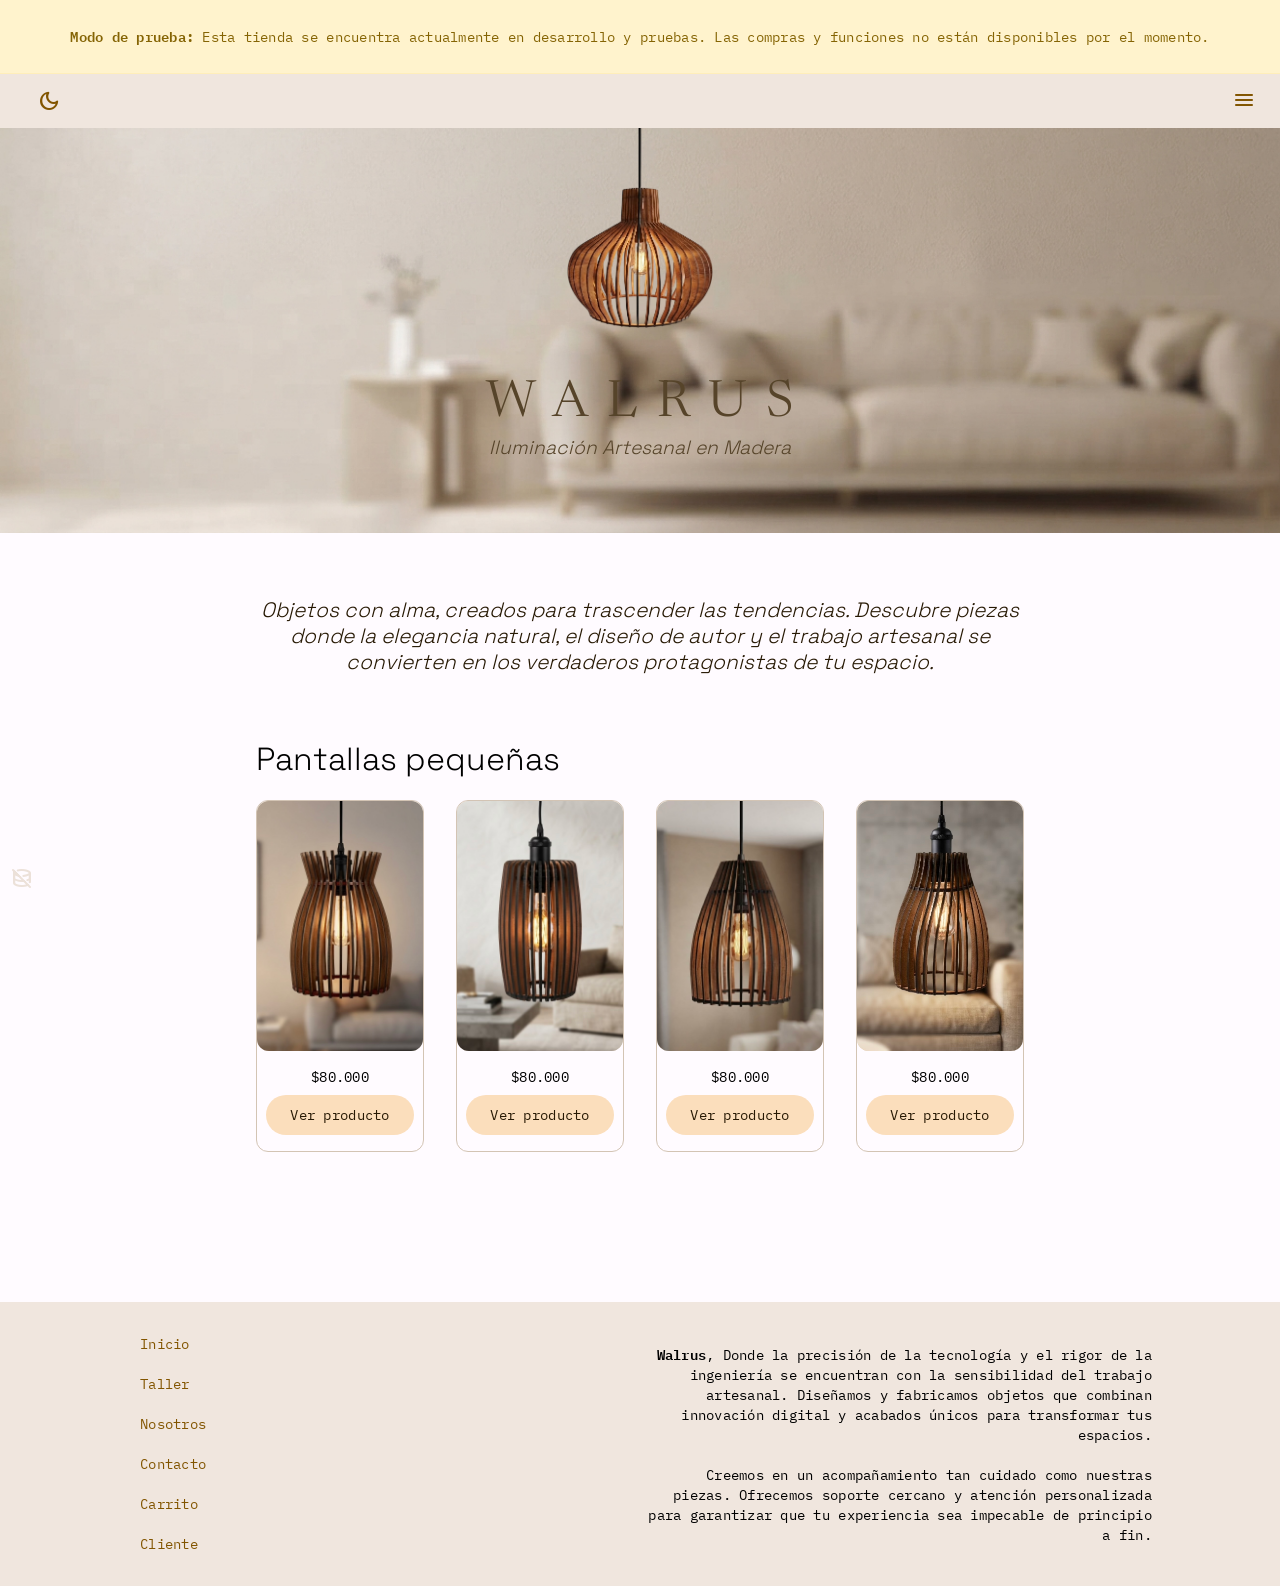
==== commit 910b1908: "Deploy from CI: bc4e560fa182e725fd84ceecf59106bf730016cd" ====
--- a/index.html
+++ b/index.html
@@ -24,5 +24,5 @@
   <style>body{margin:0;padding:0;width:100vw;overflow-x:hidden;background-color:var(--main-container-background-color, var(--mat-sys-surface))}:root{--mat-sys-body-large-size:calc(1rem * var(--font-size-scale));--mat-sys-body-medium-size:calc(.875rem * var(--font-size-scale));--mat-sys-body-small-size:calc(.75rem * var(--font-size-scale));--mat-sys-display-large-size:calc(3.562rem * var(--font-size-scale));--mat-sys-display-medium-size:calc(2.812rem * var(--font-size-scale));--mat-sys-display-small-size:calc(2.25rem * var(--font-size-scale));--mat-sys-headline-large-size:calc(2rem * var(--font-size-scale));--mat-sys-headline-medium-size:calc(1.75rem * var(--font-size-scale));--mat-sys-headline-small-size:calc(1.5rem * var(--font-size-scale));--mat-sys-label-large-size:calc(.875rem * var(--font-size-scale));--mat-sys-label-medium-size:calc(.75rem * var(--font-size-scale));--mat-sys-label-small-size:calc(.688rem * var(--font-size-scale));--mat-sys-title-large-size:calc(1.375rem * var(--font-size-scale));--mat-sys-title-medium-size:calc(1rem * var(--font-size-scale));--mat-sys-title-small-size:calc(.875rem * var(--font-size-scale))}@font-face{font-family:IBM_Plex_Mono;src:url("./media/IBMPlexMono-Regular-DM66VUHK.ttf") format("truetype");font-weight:300;font-style:normal}@font-face{font-family:IBM_Plex_Mono;src:url("./media/IBMPlexMono-SemiBold-UGZQ4S2S.ttf") format("truetype");font-weight:800;font-style:normal}@font-face{font-family:IBM_Plex_Mono;src:url("./media/IBMPlexMono-Medium-RSLXETQZ.ttf") format("truetype");font-weight:500;font-style:normal}@font-face{font-family:Space_Grotesk;src:url("./media/SpaceGrotesk-VariableFont_wght-BYN4CF5H.ttf") format("truetype");font-weight:200 800;font-style:normal}html{color-scheme:light dark;--mat-sys-background:light-dark(#fef8fc, #151316);--mat-sys-error:light-dark(#ba1a1a, #ffb4ab);--mat-sys-error-container:light-dark(#ffdad6, #93000a);--mat-sys-inverse-on-surface:light-dark(#f5eff4, #323033);--mat-sys-inverse-primary:light-dark(#d5baff, #7d00fa);--mat-sys-inverse-surface:light-dark(#323033, #e6e1e6);--mat-sys-on-background:light-dark(#1d1b1e, #e6e1e6);--mat-sys-on-error:light-dark(#ffffff, #690005);--mat-sys-on-error-container:light-dark(#93000a, #ffdad6);--mat-sys-on-primary:light-dark(#ffffff, #42008a);--mat-sys-on-primary-container:light-dark(#5f00c0, #ecdcff);--mat-sys-on-primary-fixed:light-dark(#270057, #270057);--mat-sys-on-primary-fixed-variant:light-dark(#5f00c0, #5f00c0);--mat-sys-on-secondary:light-dark(#ffffff, #352d40);--mat-sys-on-secondary-container:light-dark(#4b4357, #eadef7);--mat-sys-on-secondary-fixed:light-dark(#1f182a, #1f182a);--mat-sys-on-secondary-fixed-variant:light-dark(#4b4357, #4b4357);--mat-sys-on-surface:light-dark(#1d1b1e, #e6e1e6);--mat-sys-on-surface-variant:light-dark(#49454e, #e8e0eb);--mat-sys-on-tertiary:light-dark(#ffffff, #42008a);--mat-sys-on-tertiary-container:light-dark(#5f00c0, #ecdcff);--mat-sys-on-tertiary-fixed:light-dark(#270057, #270057);--mat-sys-on-tertiary-fixed-variant:light-dark(#5f00c0, #5f00c0);--mat-sys-outline:light-dark(#7b757f, #958e99);--mat-sys-outline-variant:light-dark(#cbc4cf, #49454e);--mat-sys-primary:light-dark(#7d00fa, #d5baff);--mat-sys-primary-container:light-dark(#ecdcff, #5f00c0);--mat-sys-primary-fixed:light-dark(#ecdcff, #ecdcff);--mat-sys-primary-fixed-dim:light-dark(#d5baff, #d5baff);--mat-sys-scrim:light-dark(#000000, #000000);--mat-sys-secondary:light-dark(#645b70, #cec2db);--mat-sys-secondary-container:light-dark(#eadef7, #4b4357);--mat-sys-secondary-fixed:light-dark(#eadef7, #eadef7);--mat-sys-secondary-fixed-dim:light-dark(#cec2db, #cec2db);--mat-sys-shadow:light-dark(#000000, #000000);--mat-sys-surface:light-dark(#fef8fc, #151316);--mat-sys-surface-bright:light-dark(#fef8fc, #3b383c);--mat-sys-surface-container:light-dark(#f2ecf1, #211f22);--mat-sys-surface-container-high:light-dark(#ede6eb, #2b292d);--mat-sys-surface-container-highest:light-dark(#e6e1e6, #363437);--mat-sys-surface-container-low:light-dark(#f8f2f6, #1d1b1e);--mat-sys-surface-container-lowest:light-dark(#ffffff, #0f0d11);--mat-sys-surface-dim:light-dark(#ded8dd, #151316);--mat-sys-surface-tint:light-dark(#7d00fa, #d5baff);--mat-sys-surface-variant:light-dark(#e8e0eb, #49454e);--mat-sys-tertiary:light-dark(#7d00fa, #d5baff);--mat-sys-tertiary-container:light-dark(#ecdcff, #5f00c0);--mat-sys-tertiary-fixed:light-dark(#ecdcff, #ecdcff);--mat-sys-tertiary-fixed-dim:light-dark(#d5baff, #d5baff);--mat-sys-neutral-variant20:#332f37;--mat-sys-neutral10:#1d1b1e;--mat-sys-level0:0px 0px 0px 0px rgba(0, 0, 0, .2), 0px 0px 0px 0px rgba(0, 0, 0, .14), 0px 0px 0px 0px rgba(0, 0, 0, .12);--mat-sys-level1:0px 2px 1px -1px rgba(0, 0, 0, .2), 0px 1px 1px 0px rgba(0, 0, 0, .14), 0px 1px 3px 0px rgba(0, 0, 0, .12);--mat-sys-level2:0px 3px 3px -2px rgba(0, 0, 0, .2), 0px 3px 4px 0px rgba(0, 0, 0, .14), 0px 1px 8px 0px rgba(0, 0, 0, .12);--mat-sys-level3:0px 3px 5px -1px rgba(0, 0, 0, .2), 0px 6px 10px 0px rgba(0, 0, 0, .14), 0px 1px 18px 0px rgba(0, 0, 0, .12);--mat-sys-level4:0px 5px 5px -3px rgba(0, 0, 0, .2), 0px 8px 10px 1px rgba(0, 0, 0, .14), 0px 3px 14px 2px rgba(0, 0, 0, .12);--mat-sys-level5:0px 7px 8px -4px rgba(0, 0, 0, .2), 0px 12px 17px 2px rgba(0, 0, 0, .14), 0px 5px 22px 4px rgba(0, 0, 0, .12);--mat-sys-body-large:300 1rem / 1.5rem IBM_Plex_Mono;--mat-sys-body-large-font:IBM_Plex_Mono;--mat-sys-body-large-line-height:1.5rem;--mat-sys-body-large-size:1rem;--mat-sys-body-large-tracking:.031rem;--mat-sys-body-large-weight:300;--mat-sys-body-medium:300 .875rem / 1.25rem IBM_Plex_Mono;--mat-sys-body-medium-font:IBM_Plex_Mono;--mat-sys-body-medium-line-height:1.25rem;--mat-sys-body-medium-size:.875rem;--mat-sys-body-medium-tracking:.016rem;--mat-sys-body-medium-weight:300;--mat-sys-body-small:300 .75rem / 1rem IBM_Plex_Mono;--mat-sys-body-small-font:IBM_Plex_Mono;--mat-sys-body-small-line-height:1rem;--mat-sys-body-small-size:.75rem;--mat-sys-body-small-tracking:.025rem;--mat-sys-body-small-weight:300;--mat-sys-display-large:300 3.562rem / 4rem Space_Grotesk;--mat-sys-display-large-font:Space_Grotesk;--mat-sys-display-large-line-height:4rem;--mat-sys-display-large-size:3.562rem;--mat-sys-display-large-tracking:-.016rem;--mat-sys-display-large-weight:300;--mat-sys-display-medium:300 2.812rem / 3.25rem Space_Grotesk;--mat-sys-display-medium-font:Space_Grotesk;--mat-sys-display-medium-line-height:3.25rem;--mat-sys-display-medium-size:2.812rem;--mat-sys-display-medium-tracking:0;--mat-sys-display-medium-weight:300;--mat-sys-display-small:300 2.25rem / 2.75rem Space_Grotesk;--mat-sys-display-small-font:Space_Grotesk;--mat-sys-display-small-line-height:2.75rem;--mat-sys-display-small-size:2.25rem;--mat-sys-display-small-tracking:0;--mat-sys-display-small-weight:300;--mat-sys-headline-large:300 2rem / 2.5rem Space_Grotesk;--mat-sys-headline-large-font:Space_Grotesk;--mat-sys-headline-large-line-height:2.5rem;--mat-sys-headline-large-size:2rem;--mat-sys-headline-large-tracking:0;--mat-sys-headline-large-weight:300;--mat-sys-headline-medium:300 1.75rem / 2.25rem Space_Grotesk;--mat-sys-headline-medium-font:Space_Grotesk;--mat-sys-headline-medium-line-height:2.25rem;--mat-sys-headline-medium-size:1.75rem;--mat-sys-headline-medium-tracking:0;--mat-sys-headline-medium-weight:300;--mat-sys-headline-small:300 1.5rem / 2rem Space_Grotesk;--mat-sys-headline-small-font:Space_Grotesk;--mat-sys-headline-small-line-height:2rem;--mat-sys-headline-small-size:1.5rem;--mat-sys-headline-small-tracking:0;--mat-sys-headline-small-weight:300;--mat-sys-label-large:600 .875rem / 1.25rem IBM_Plex_Mono;--mat-sys-label-large-font:IBM_Plex_Mono;--mat-sys-label-large-line-height:1.25rem;--mat-sys-label-large-size:.875rem;--mat-sys-label-large-tracking:.006rem;--mat-sys-label-large-weight:600;--mat-sys-label-large-weight-prominent:900;--mat-sys-label-medium:600 .75rem / 1rem IBM_Plex_Mono;--mat-sys-label-medium-font:IBM_Plex_Mono;--mat-sys-label-medium-line-height:1rem;--mat-sys-label-medium-size:.75rem;--mat-sys-label-medium-tracking:.031rem;--mat-sys-label-medium-weight:600;--mat-sys-label-medium-weight-prominent:900;--mat-sys-label-small:600 .688rem / 1rem IBM_Plex_Mono;--mat-sys-label-small-font:IBM_Plex_Mono;--mat-sys-label-small-line-height:1rem;--mat-sys-label-small-size:.688rem;--mat-sys-label-small-tracking:.031rem;--mat-sys-label-small-weight:600;--mat-sys-title-large:300 1.375rem / 1.75rem Space_Grotesk;--mat-sys-title-large-font:Space_Grotesk;--mat-sys-title-large-line-height:1.75rem;--mat-sys-title-large-size:1.375rem;--mat-sys-title-large-tracking:0;--mat-sys-title-large-weight:300;--mat-sys-title-medium:600 1rem / 1.5rem IBM_Plex_Mono;--mat-sys-title-medium-font:IBM_Plex_Mono;--mat-sys-title-medium-line-height:1.5rem;--mat-sys-title-medium-size:1rem;--mat-sys-title-medium-tracking:.009rem;--mat-sys-title-medium-weight:600;--mat-sys-title-small:600 .875rem / 1.25rem IBM_Plex_Mono;--mat-sys-title-small-font:IBM_Plex_Mono;--mat-sys-title-small-line-height:1.25rem;--mat-sys-title-small-size:.875rem;--mat-sys-title-small-tracking:.006rem;--mat-sys-title-small-weight:600;--mat-sys-corner-extra-large:28px;--mat-sys-corner-extra-large-top:28px 28px 0 0;--mat-sys-corner-extra-small:4px;--mat-sys-corner-extra-small-top:4px 4px 0 0;--mat-sys-corner-full:9999px;--mat-sys-corner-large:16px;--mat-sys-corner-large-end:0 16px 16px 0;--mat-sys-corner-large-start:16px 0 0 16px;--mat-sys-corner-large-top:16px 16px 0 0;--mat-sys-corner-medium:12px;--mat-sys-corner-none:0;--mat-sys-corner-small:8px;--mat-sys-dragged-state-layer-opacity:.16;--mat-sys-focus-state-layer-opacity:.12;--mat-sys-hover-state-layer-opacity:.08;--mat-sys-pressed-state-layer-opacity:.12}:root{--sidenav-width:0;--sidenav-width-fixed:0;--sidenav-collapsed-width:0px;--sidenav-collapsed-width-fixed:0px;--toolbar-height:calc(41px + .8rem) ;--breadcrumb-height:calc(41px + .8rem) ;--sidenav-background-color:transparent;--toolbar-background-color:var(--mat-sys-surface-container-high);--footer-margin-top:150px;--footer-background-color:var(--mat-sys-surface-container-high);--footer-padding:5vw;--scrollbar-width:.75rem;--golden-ratio:1.618;--safe-top:env(safe-area-inset-top);--safe-bottom:env(safe-area-inset-bottom);--safe-left:env(safe-area-inset-left);--safe-right:env(safe-area-inset-right)}*{scrollbar-width:none;-ms-overflow-style:none}*::-webkit-scrollbar{display:none}</style><link rel="stylesheet" href="styles-4T6TJUJI.css" media="print" onload="this.media='all'"><noscript><link rel="stylesheet" href="styles-4T6TJUJI.css"></noscript></head>
   <body>
     <app-root></app-root>
-  <link rel="modulepreload" href="chunk-DOWwT1r-.js"><link rel="modulepreload" href="chunk-SZezDXF1.js"><script src="polyfills-LVNOU2XZ.js" type="module"></script><script src="main-K6C55A2E.js" type="module"></script></body>
+  <link rel="modulepreload" href="chunk-DOWwT1r-.js"><link rel="modulepreload" href="chunk-SZezDXF1.js"><script src="polyfills-LVNOU2XZ.js" type="module"></script><script src="main-M6FUQ5JZ.js" type="module"></script></body>
 </html>
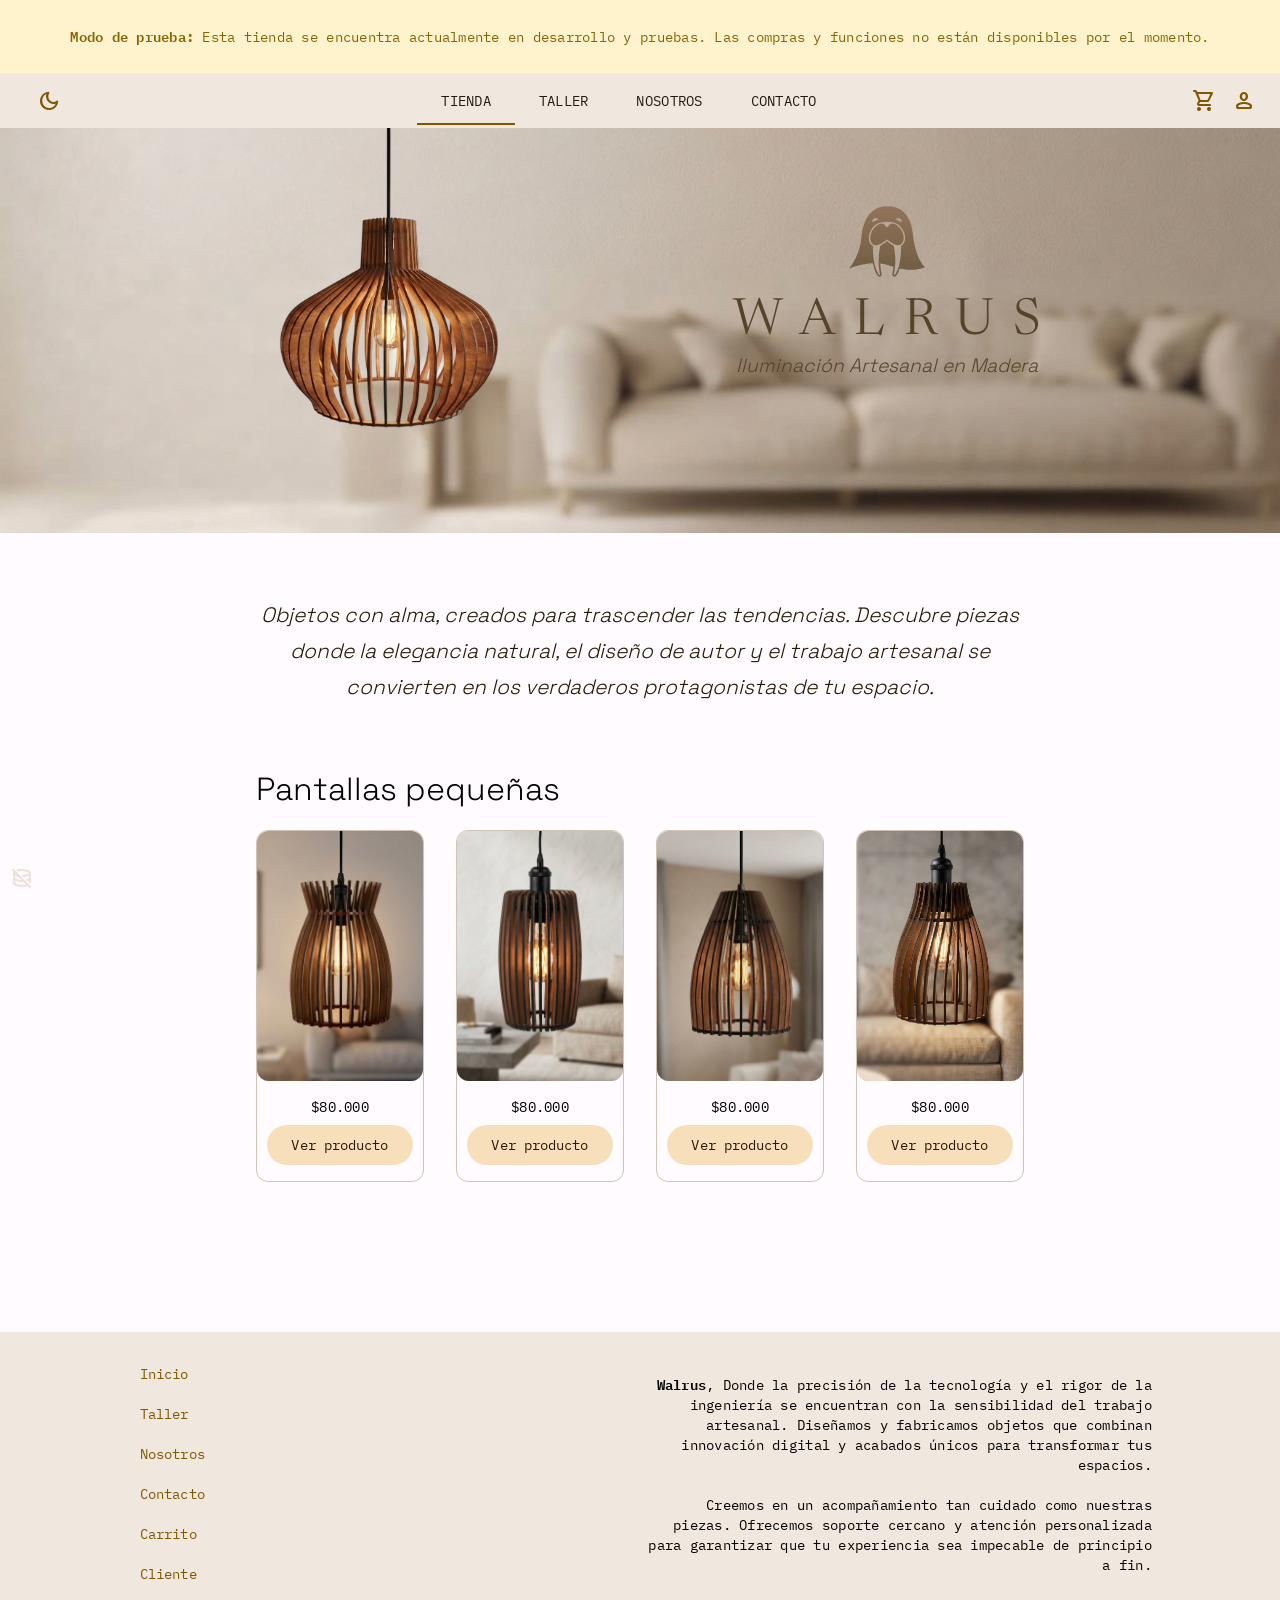
==== commit f3db939a: "Deploy from CI: 9845a4539c4adb38b03111927f8ad8f4f59adc3e" ====
--- a/index.html
+++ b/index.html
@@ -21,8 +21,8 @@
     <link rel="icon" type="image/x-icon" href="favicon.ico">
 
     <meta name="google-site-verification" content="355IQiF9Crd26TRV1-pnWp-roXhJqptDlYSPpvkKitc">
-  <style>body{margin:0;padding:0;width:100vw;overflow-x:hidden;background-color:var(--main-container-background-color, var(--mat-sys-surface))}:root{--mat-sys-body-large-size:calc(1rem * var(--font-size-scale));--mat-sys-body-medium-size:calc(.875rem * var(--font-size-scale));--mat-sys-body-small-size:calc(.75rem * var(--font-size-scale));--mat-sys-display-large-size:calc(3.562rem * var(--font-size-scale));--mat-sys-display-medium-size:calc(2.812rem * var(--font-size-scale));--mat-sys-display-small-size:calc(2.25rem * var(--font-size-scale));--mat-sys-headline-large-size:calc(2rem * var(--font-size-scale));--mat-sys-headline-medium-size:calc(1.75rem * var(--font-size-scale));--mat-sys-headline-small-size:calc(1.5rem * var(--font-size-scale));--mat-sys-label-large-size:calc(.875rem * var(--font-size-scale));--mat-sys-label-medium-size:calc(.75rem * var(--font-size-scale));--mat-sys-label-small-size:calc(.688rem * var(--font-size-scale));--mat-sys-title-large-size:calc(1.375rem * var(--font-size-scale));--mat-sys-title-medium-size:calc(1rem * var(--font-size-scale));--mat-sys-title-small-size:calc(.875rem * var(--font-size-scale))}@font-face{font-family:IBM_Plex_Mono;src:url("./media/IBMPlexMono-Regular-DM66VUHK.ttf") format("truetype");font-weight:300;font-style:normal}@font-face{font-family:IBM_Plex_Mono;src:url("./media/IBMPlexMono-SemiBold-UGZQ4S2S.ttf") format("truetype");font-weight:800;font-style:normal}@font-face{font-family:IBM_Plex_Mono;src:url("./media/IBMPlexMono-Medium-RSLXETQZ.ttf") format("truetype");font-weight:500;font-style:normal}@font-face{font-family:Space_Grotesk;src:url("./media/SpaceGrotesk-VariableFont_wght-BYN4CF5H.ttf") format("truetype");font-weight:200 800;font-style:normal}html{color-scheme:light dark;--mat-sys-background:light-dark(#fef8fc, #151316);--mat-sys-error:light-dark(#ba1a1a, #ffb4ab);--mat-sys-error-container:light-dark(#ffdad6, #93000a);--mat-sys-inverse-on-surface:light-dark(#f5eff4, #323033);--mat-sys-inverse-primary:light-dark(#d5baff, #7d00fa);--mat-sys-inverse-surface:light-dark(#323033, #e6e1e6);--mat-sys-on-background:light-dark(#1d1b1e, #e6e1e6);--mat-sys-on-error:light-dark(#ffffff, #690005);--mat-sys-on-error-container:light-dark(#93000a, #ffdad6);--mat-sys-on-primary:light-dark(#ffffff, #42008a);--mat-sys-on-primary-container:light-dark(#5f00c0, #ecdcff);--mat-sys-on-primary-fixed:light-dark(#270057, #270057);--mat-sys-on-primary-fixed-variant:light-dark(#5f00c0, #5f00c0);--mat-sys-on-secondary:light-dark(#ffffff, #352d40);--mat-sys-on-secondary-container:light-dark(#4b4357, #eadef7);--mat-sys-on-secondary-fixed:light-dark(#1f182a, #1f182a);--mat-sys-on-secondary-fixed-variant:light-dark(#4b4357, #4b4357);--mat-sys-on-surface:light-dark(#1d1b1e, #e6e1e6);--mat-sys-on-surface-variant:light-dark(#49454e, #e8e0eb);--mat-sys-on-tertiary:light-dark(#ffffff, #42008a);--mat-sys-on-tertiary-container:light-dark(#5f00c0, #ecdcff);--mat-sys-on-tertiary-fixed:light-dark(#270057, #270057);--mat-sys-on-tertiary-fixed-variant:light-dark(#5f00c0, #5f00c0);--mat-sys-outline:light-dark(#7b757f, #958e99);--mat-sys-outline-variant:light-dark(#cbc4cf, #49454e);--mat-sys-primary:light-dark(#7d00fa, #d5baff);--mat-sys-primary-container:light-dark(#ecdcff, #5f00c0);--mat-sys-primary-fixed:light-dark(#ecdcff, #ecdcff);--mat-sys-primary-fixed-dim:light-dark(#d5baff, #d5baff);--mat-sys-scrim:light-dark(#000000, #000000);--mat-sys-secondary:light-dark(#645b70, #cec2db);--mat-sys-secondary-container:light-dark(#eadef7, #4b4357);--mat-sys-secondary-fixed:light-dark(#eadef7, #eadef7);--mat-sys-secondary-fixed-dim:light-dark(#cec2db, #cec2db);--mat-sys-shadow:light-dark(#000000, #000000);--mat-sys-surface:light-dark(#fef8fc, #151316);--mat-sys-surface-bright:light-dark(#fef8fc, #3b383c);--mat-sys-surface-container:light-dark(#f2ecf1, #211f22);--mat-sys-surface-container-high:light-dark(#ede6eb, #2b292d);--mat-sys-surface-container-highest:light-dark(#e6e1e6, #363437);--mat-sys-surface-container-low:light-dark(#f8f2f6, #1d1b1e);--mat-sys-surface-container-lowest:light-dark(#ffffff, #0f0d11);--mat-sys-surface-dim:light-dark(#ded8dd, #151316);--mat-sys-surface-tint:light-dark(#7d00fa, #d5baff);--mat-sys-surface-variant:light-dark(#e8e0eb, #49454e);--mat-sys-tertiary:light-dark(#7d00fa, #d5baff);--mat-sys-tertiary-container:light-dark(#ecdcff, #5f00c0);--mat-sys-tertiary-fixed:light-dark(#ecdcff, #ecdcff);--mat-sys-tertiary-fixed-dim:light-dark(#d5baff, #d5baff);--mat-sys-neutral-variant20:#332f37;--mat-sys-neutral10:#1d1b1e;--mat-sys-level0:0px 0px 0px 0px rgba(0, 0, 0, .2), 0px 0px 0px 0px rgba(0, 0, 0, .14), 0px 0px 0px 0px rgba(0, 0, 0, .12);--mat-sys-level1:0px 2px 1px -1px rgba(0, 0, 0, .2), 0px 1px 1px 0px rgba(0, 0, 0, .14), 0px 1px 3px 0px rgba(0, 0, 0, .12);--mat-sys-level2:0px 3px 3px -2px rgba(0, 0, 0, .2), 0px 3px 4px 0px rgba(0, 0, 0, .14), 0px 1px 8px 0px rgba(0, 0, 0, .12);--mat-sys-level3:0px 3px 5px -1px rgba(0, 0, 0, .2), 0px 6px 10px 0px rgba(0, 0, 0, .14), 0px 1px 18px 0px rgba(0, 0, 0, .12);--mat-sys-level4:0px 5px 5px -3px rgba(0, 0, 0, .2), 0px 8px 10px 1px rgba(0, 0, 0, .14), 0px 3px 14px 2px rgba(0, 0, 0, .12);--mat-sys-level5:0px 7px 8px -4px rgba(0, 0, 0, .2), 0px 12px 17px 2px rgba(0, 0, 0, .14), 0px 5px 22px 4px rgba(0, 0, 0, .12);--mat-sys-body-large:300 1rem / 1.5rem IBM_Plex_Mono;--mat-sys-body-large-font:IBM_Plex_Mono;--mat-sys-body-large-line-height:1.5rem;--mat-sys-body-large-size:1rem;--mat-sys-body-large-tracking:.031rem;--mat-sys-body-large-weight:300;--mat-sys-body-medium:300 .875rem / 1.25rem IBM_Plex_Mono;--mat-sys-body-medium-font:IBM_Plex_Mono;--mat-sys-body-medium-line-height:1.25rem;--mat-sys-body-medium-size:.875rem;--mat-sys-body-medium-tracking:.016rem;--mat-sys-body-medium-weight:300;--mat-sys-body-small:300 .75rem / 1rem IBM_Plex_Mono;--mat-sys-body-small-font:IBM_Plex_Mono;--mat-sys-body-small-line-height:1rem;--mat-sys-body-small-size:.75rem;--mat-sys-body-small-tracking:.025rem;--mat-sys-body-small-weight:300;--mat-sys-display-large:300 3.562rem / 4rem Space_Grotesk;--mat-sys-display-large-font:Space_Grotesk;--mat-sys-display-large-line-height:4rem;--mat-sys-display-large-size:3.562rem;--mat-sys-display-large-tracking:-.016rem;--mat-sys-display-large-weight:300;--mat-sys-display-medium:300 2.812rem / 3.25rem Space_Grotesk;--mat-sys-display-medium-font:Space_Grotesk;--mat-sys-display-medium-line-height:3.25rem;--mat-sys-display-medium-size:2.812rem;--mat-sys-display-medium-tracking:0;--mat-sys-display-medium-weight:300;--mat-sys-display-small:300 2.25rem / 2.75rem Space_Grotesk;--mat-sys-display-small-font:Space_Grotesk;--mat-sys-display-small-line-height:2.75rem;--mat-sys-display-small-size:2.25rem;--mat-sys-display-small-tracking:0;--mat-sys-display-small-weight:300;--mat-sys-headline-large:300 2rem / 2.5rem Space_Grotesk;--mat-sys-headline-large-font:Space_Grotesk;--mat-sys-headline-large-line-height:2.5rem;--mat-sys-headline-large-size:2rem;--mat-sys-headline-large-tracking:0;--mat-sys-headline-large-weight:300;--mat-sys-headline-medium:300 1.75rem / 2.25rem Space_Grotesk;--mat-sys-headline-medium-font:Space_Grotesk;--mat-sys-headline-medium-line-height:2.25rem;--mat-sys-headline-medium-size:1.75rem;--mat-sys-headline-medium-tracking:0;--mat-sys-headline-medium-weight:300;--mat-sys-headline-small:300 1.5rem / 2rem Space_Grotesk;--mat-sys-headline-small-font:Space_Grotesk;--mat-sys-headline-small-line-height:2rem;--mat-sys-headline-small-size:1.5rem;--mat-sys-headline-small-tracking:0;--mat-sys-headline-small-weight:300;--mat-sys-label-large:600 .875rem / 1.25rem IBM_Plex_Mono;--mat-sys-label-large-font:IBM_Plex_Mono;--mat-sys-label-large-line-height:1.25rem;--mat-sys-label-large-size:.875rem;--mat-sys-label-large-tracking:.006rem;--mat-sys-label-large-weight:600;--mat-sys-label-large-weight-prominent:900;--mat-sys-label-medium:600 .75rem / 1rem IBM_Plex_Mono;--mat-sys-label-medium-font:IBM_Plex_Mono;--mat-sys-label-medium-line-height:1rem;--mat-sys-label-medium-size:.75rem;--mat-sys-label-medium-tracking:.031rem;--mat-sys-label-medium-weight:600;--mat-sys-label-medium-weight-prominent:900;--mat-sys-label-small:600 .688rem / 1rem IBM_Plex_Mono;--mat-sys-label-small-font:IBM_Plex_Mono;--mat-sys-label-small-line-height:1rem;--mat-sys-label-small-size:.688rem;--mat-sys-label-small-tracking:.031rem;--mat-sys-label-small-weight:600;--mat-sys-title-large:300 1.375rem / 1.75rem Space_Grotesk;--mat-sys-title-large-font:Space_Grotesk;--mat-sys-title-large-line-height:1.75rem;--mat-sys-title-large-size:1.375rem;--mat-sys-title-large-tracking:0;--mat-sys-title-large-weight:300;--mat-sys-title-medium:600 1rem / 1.5rem IBM_Plex_Mono;--mat-sys-title-medium-font:IBM_Plex_Mono;--mat-sys-title-medium-line-height:1.5rem;--mat-sys-title-medium-size:1rem;--mat-sys-title-medium-tracking:.009rem;--mat-sys-title-medium-weight:600;--mat-sys-title-small:600 .875rem / 1.25rem IBM_Plex_Mono;--mat-sys-title-small-font:IBM_Plex_Mono;--mat-sys-title-small-line-height:1.25rem;--mat-sys-title-small-size:.875rem;--mat-sys-title-small-tracking:.006rem;--mat-sys-title-small-weight:600;--mat-sys-corner-extra-large:28px;--mat-sys-corner-extra-large-top:28px 28px 0 0;--mat-sys-corner-extra-small:4px;--mat-sys-corner-extra-small-top:4px 4px 0 0;--mat-sys-corner-full:9999px;--mat-sys-corner-large:16px;--mat-sys-corner-large-end:0 16px 16px 0;--mat-sys-corner-large-start:16px 0 0 16px;--mat-sys-corner-large-top:16px 16px 0 0;--mat-sys-corner-medium:12px;--mat-sys-corner-none:0;--mat-sys-corner-small:8px;--mat-sys-dragged-state-layer-opacity:.16;--mat-sys-focus-state-layer-opacity:.12;--mat-sys-hover-state-layer-opacity:.08;--mat-sys-pressed-state-layer-opacity:.12}:root{--sidenav-width:0;--sidenav-width-fixed:0;--sidenav-collapsed-width:0px;--sidenav-collapsed-width-fixed:0px;--toolbar-height:calc(41px + .8rem) ;--breadcrumb-height:calc(41px + .8rem) ;--sidenav-background-color:transparent;--toolbar-background-color:var(--mat-sys-surface-container-high);--footer-margin-top:150px;--footer-background-color:var(--mat-sys-surface-container-high);--footer-padding:5vw;--scrollbar-width:.75rem;--golden-ratio:1.618;--safe-top:env(safe-area-inset-top);--safe-bottom:env(safe-area-inset-bottom);--safe-left:env(safe-area-inset-left);--safe-right:env(safe-area-inset-right)}*{scrollbar-width:none;-ms-overflow-style:none}*::-webkit-scrollbar{display:none}</style><link rel="stylesheet" href="styles-4T6TJUJI.css" media="print" onload="this.media='all'"><noscript><link rel="stylesheet" href="styles-4T6TJUJI.css"></noscript></head>
+  <style>body{margin:0;padding:0;width:100vw;overflow-x:hidden;background-color:var(--main-container-background-color, var(--mat-sys-surface))}:root{--mat-sys-body-large-size:calc(1rem * var(--font-size-scale, 1));--mat-sys-body-medium-size:calc(.875rem * var(--font-size-scale, 1));--mat-sys-body-small-size:calc(.75rem * var(--font-size-scale, 1));--mat-sys-display-large-size:calc(3.562rem * var(--font-size-scale, 1));--mat-sys-display-medium-size:calc(2.812rem * var(--font-size-scale, 1));--mat-sys-display-small-size:calc(2.25rem * var(--font-size-scale, 1));--mat-sys-headline-large-size:calc(2rem * var(--font-size-scale, 1));--mat-sys-headline-medium-size:calc(1.75rem * var(--font-size-scale, 1));--mat-sys-headline-small-size:calc(1.5rem * var(--font-size-scale, 1));--mat-sys-label-large-size:calc(.875rem * var(--font-size-scale, 1));--mat-sys-label-medium-size:calc(.75rem * var(--font-size-scale, 1));--mat-sys-label-small-size:calc(.688rem * var(--font-size-scale, 1));--mat-sys-title-large-size:calc(1.375rem * var(--font-size-scale, 1));--mat-sys-title-medium-size:calc(1rem * var(--font-size-scale, 1));--mat-sys-title-small-size:calc(.875rem * var(--font-size-scale, 1))}@font-face{font-family:IBM_Plex_Mono;src:url("./media/IBMPlexMono-Regular-DM66VUHK.ttf") format("truetype");font-weight:300;font-style:normal}@font-face{font-family:IBM_Plex_Mono;src:url("./media/IBMPlexMono-SemiBold-UGZQ4S2S.ttf") format("truetype");font-weight:800;font-style:normal}@font-face{font-family:IBM_Plex_Mono;src:url("./media/IBMPlexMono-Medium-RSLXETQZ.ttf") format("truetype");font-weight:500;font-style:normal}@font-face{font-family:Space_Grotesk;src:url("./media/SpaceGrotesk-VariableFont_wght-BYN4CF5H.ttf") format("truetype");font-weight:200 800;font-style:normal}html{color-scheme:light dark;--mat-sys-background:light-dark(#fef8fc, #151316);--mat-sys-error:light-dark(#ba1a1a, #ffb4ab);--mat-sys-error-container:light-dark(#ffdad6, #93000a);--mat-sys-inverse-on-surface:light-dark(#f5eff4, #323033);--mat-sys-inverse-primary:light-dark(#d5baff, #7d00fa);--mat-sys-inverse-surface:light-dark(#323033, #e6e1e6);--mat-sys-on-background:light-dark(#1d1b1e, #e6e1e6);--mat-sys-on-error:light-dark(#ffffff, #690005);--mat-sys-on-error-container:light-dark(#93000a, #ffdad6);--mat-sys-on-primary:light-dark(#ffffff, #42008a);--mat-sys-on-primary-container:light-dark(#5f00c0, #ecdcff);--mat-sys-on-primary-fixed:light-dark(#270057, #270057);--mat-sys-on-primary-fixed-variant:light-dark(#5f00c0, #5f00c0);--mat-sys-on-secondary:light-dark(#ffffff, #352d40);--mat-sys-on-secondary-container:light-dark(#4b4357, #eadef7);--mat-sys-on-secondary-fixed:light-dark(#1f182a, #1f182a);--mat-sys-on-secondary-fixed-variant:light-dark(#4b4357, #4b4357);--mat-sys-on-surface:light-dark(#1d1b1e, #e6e1e6);--mat-sys-on-surface-variant:light-dark(#49454e, #e8e0eb);--mat-sys-on-tertiary:light-dark(#ffffff, #42008a);--mat-sys-on-tertiary-container:light-dark(#5f00c0, #ecdcff);--mat-sys-on-tertiary-fixed:light-dark(#270057, #270057);--mat-sys-on-tertiary-fixed-variant:light-dark(#5f00c0, #5f00c0);--mat-sys-outline:light-dark(#7b757f, #958e99);--mat-sys-outline-variant:light-dark(#cbc4cf, #49454e);--mat-sys-primary:light-dark(#7d00fa, #d5baff);--mat-sys-primary-container:light-dark(#ecdcff, #5f00c0);--mat-sys-primary-fixed:light-dark(#ecdcff, #ecdcff);--mat-sys-primary-fixed-dim:light-dark(#d5baff, #d5baff);--mat-sys-scrim:light-dark(#000000, #000000);--mat-sys-secondary:light-dark(#645b70, #cec2db);--mat-sys-secondary-container:light-dark(#eadef7, #4b4357);--mat-sys-secondary-fixed:light-dark(#eadef7, #eadef7);--mat-sys-secondary-fixed-dim:light-dark(#cec2db, #cec2db);--mat-sys-shadow:light-dark(#000000, #000000);--mat-sys-surface:light-dark(#fef8fc, #151316);--mat-sys-surface-bright:light-dark(#fef8fc, #3b383c);--mat-sys-surface-container:light-dark(#f2ecf1, #211f22);--mat-sys-surface-container-high:light-dark(#ede6eb, #2b292d);--mat-sys-surface-container-highest:light-dark(#e6e1e6, #363437);--mat-sys-surface-container-low:light-dark(#f8f2f6, #1d1b1e);--mat-sys-surface-container-lowest:light-dark(#ffffff, #0f0d11);--mat-sys-surface-dim:light-dark(#ded8dd, #151316);--mat-sys-surface-tint:light-dark(#7d00fa, #d5baff);--mat-sys-surface-variant:light-dark(#e8e0eb, #49454e);--mat-sys-tertiary:light-dark(#7d00fa, #d5baff);--mat-sys-tertiary-container:light-dark(#ecdcff, #5f00c0);--mat-sys-tertiary-fixed:light-dark(#ecdcff, #ecdcff);--mat-sys-tertiary-fixed-dim:light-dark(#d5baff, #d5baff);--mat-sys-neutral-variant20:#332f37;--mat-sys-neutral10:#1d1b1e;--mat-sys-level0:0px 0px 0px 0px rgba(0, 0, 0, .2), 0px 0px 0px 0px rgba(0, 0, 0, .14), 0px 0px 0px 0px rgba(0, 0, 0, .12);--mat-sys-level1:0px 2px 1px -1px rgba(0, 0, 0, .2), 0px 1px 1px 0px rgba(0, 0, 0, .14), 0px 1px 3px 0px rgba(0, 0, 0, .12);--mat-sys-level2:0px 3px 3px -2px rgba(0, 0, 0, .2), 0px 3px 4px 0px rgba(0, 0, 0, .14), 0px 1px 8px 0px rgba(0, 0, 0, .12);--mat-sys-level3:0px 3px 5px -1px rgba(0, 0, 0, .2), 0px 6px 10px 0px rgba(0, 0, 0, .14), 0px 1px 18px 0px rgba(0, 0, 0, .12);--mat-sys-level4:0px 5px 5px -3px rgba(0, 0, 0, .2), 0px 8px 10px 1px rgba(0, 0, 0, .14), 0px 3px 14px 2px rgba(0, 0, 0, .12);--mat-sys-level5:0px 7px 8px -4px rgba(0, 0, 0, .2), 0px 12px 17px 2px rgba(0, 0, 0, .14), 0px 5px 22px 4px rgba(0, 0, 0, .12);--mat-sys-body-large:300 1rem / 1.5rem IBM_Plex_Mono;--mat-sys-body-large-font:IBM_Plex_Mono;--mat-sys-body-large-line-height:1.5rem;--mat-sys-body-large-size:1rem;--mat-sys-body-large-tracking:.031rem;--mat-sys-body-large-weight:300;--mat-sys-body-medium:300 .875rem / 1.25rem IBM_Plex_Mono;--mat-sys-body-medium-font:IBM_Plex_Mono;--mat-sys-body-medium-line-height:1.25rem;--mat-sys-body-medium-size:.875rem;--mat-sys-body-medium-tracking:.016rem;--mat-sys-body-medium-weight:300;--mat-sys-body-small:300 .75rem / 1rem IBM_Plex_Mono;--mat-sys-body-small-font:IBM_Plex_Mono;--mat-sys-body-small-line-height:1rem;--mat-sys-body-small-size:.75rem;--mat-sys-body-small-tracking:.025rem;--mat-sys-body-small-weight:300;--mat-sys-display-large:300 3.562rem / 4rem Space_Grotesk;--mat-sys-display-large-font:Space_Grotesk;--mat-sys-display-large-line-height:4rem;--mat-sys-display-large-size:3.562rem;--mat-sys-display-large-tracking:-.016rem;--mat-sys-display-large-weight:300;--mat-sys-display-medium:300 2.812rem / 3.25rem Space_Grotesk;--mat-sys-display-medium-font:Space_Grotesk;--mat-sys-display-medium-line-height:3.25rem;--mat-sys-display-medium-size:2.812rem;--mat-sys-display-medium-tracking:0;--mat-sys-display-medium-weight:300;--mat-sys-display-small:300 2.25rem / 2.75rem Space_Grotesk;--mat-sys-display-small-font:Space_Grotesk;--mat-sys-display-small-line-height:2.75rem;--mat-sys-display-small-size:2.25rem;--mat-sys-display-small-tracking:0;--mat-sys-display-small-weight:300;--mat-sys-headline-large:300 2rem / 2.5rem Space_Grotesk;--mat-sys-headline-large-font:Space_Grotesk;--mat-sys-headline-large-line-height:2.5rem;--mat-sys-headline-large-size:2rem;--mat-sys-headline-large-tracking:0;--mat-sys-headline-large-weight:300;--mat-sys-headline-medium:300 1.75rem / 2.25rem Space_Grotesk;--mat-sys-headline-medium-font:Space_Grotesk;--mat-sys-headline-medium-line-height:2.25rem;--mat-sys-headline-medium-size:1.75rem;--mat-sys-headline-medium-tracking:0;--mat-sys-headline-medium-weight:300;--mat-sys-headline-small:300 1.5rem / 2rem Space_Grotesk;--mat-sys-headline-small-font:Space_Grotesk;--mat-sys-headline-small-line-height:2rem;--mat-sys-headline-small-size:1.5rem;--mat-sys-headline-small-tracking:0;--mat-sys-headline-small-weight:300;--mat-sys-label-large:600 .875rem / 1.25rem IBM_Plex_Mono;--mat-sys-label-large-font:IBM_Plex_Mono;--mat-sys-label-large-line-height:1.25rem;--mat-sys-label-large-size:.875rem;--mat-sys-label-large-tracking:.006rem;--mat-sys-label-large-weight:600;--mat-sys-label-large-weight-prominent:900;--mat-sys-label-medium:600 .75rem / 1rem IBM_Plex_Mono;--mat-sys-label-medium-font:IBM_Plex_Mono;--mat-sys-label-medium-line-height:1rem;--mat-sys-label-medium-size:.75rem;--mat-sys-label-medium-tracking:.031rem;--mat-sys-label-medium-weight:600;--mat-sys-label-medium-weight-prominent:900;--mat-sys-label-small:600 .688rem / 1rem IBM_Plex_Mono;--mat-sys-label-small-font:IBM_Plex_Mono;--mat-sys-label-small-line-height:1rem;--mat-sys-label-small-size:.688rem;--mat-sys-label-small-tracking:.031rem;--mat-sys-label-small-weight:600;--mat-sys-title-large:300 1.375rem / 1.75rem Space_Grotesk;--mat-sys-title-large-font:Space_Grotesk;--mat-sys-title-large-line-height:1.75rem;--mat-sys-title-large-size:1.375rem;--mat-sys-title-large-tracking:0;--mat-sys-title-large-weight:300;--mat-sys-title-medium:600 1rem / 1.5rem IBM_Plex_Mono;--mat-sys-title-medium-font:IBM_Plex_Mono;--mat-sys-title-medium-line-height:1.5rem;--mat-sys-title-medium-size:1rem;--mat-sys-title-medium-tracking:.009rem;--mat-sys-title-medium-weight:600;--mat-sys-title-small:600 .875rem / 1.25rem IBM_Plex_Mono;--mat-sys-title-small-font:IBM_Plex_Mono;--mat-sys-title-small-line-height:1.25rem;--mat-sys-title-small-size:.875rem;--mat-sys-title-small-tracking:.006rem;--mat-sys-title-small-weight:600;--mat-sys-corner-extra-large:28px;--mat-sys-corner-extra-large-top:28px 28px 0 0;--mat-sys-corner-extra-small:4px;--mat-sys-corner-extra-small-top:4px 4px 0 0;--mat-sys-corner-full:9999px;--mat-sys-corner-large:16px;--mat-sys-corner-large-end:0 16px 16px 0;--mat-sys-corner-large-start:16px 0 0 16px;--mat-sys-corner-large-top:16px 16px 0 0;--mat-sys-corner-medium:12px;--mat-sys-corner-none:0;--mat-sys-corner-small:8px;--mat-sys-dragged-state-layer-opacity:.16;--mat-sys-focus-state-layer-opacity:.12;--mat-sys-hover-state-layer-opacity:.08;--mat-sys-pressed-state-layer-opacity:.12}:root{--sidenav-width:0;--sidenav-width-fixed:0;--sidenav-collapsed-width:0px;--sidenav-collapsed-width-fixed:0px;--toolbar-height:calc(41px + .8rem) ;--breadcrumb-height:calc(41px + .8rem) ;--sidenav-background-color:transparent;--toolbar-background-color:var(--mat-sys-surface-container-high);--footer-margin-top:150px;--footer-background-color:var(--mat-sys-surface-container-high);--footer-padding:5vw;--scrollbar-width:.75rem;--golden-ratio:1.618;--safe-top:env(safe-area-inset-top);--safe-bottom:env(safe-area-inset-bottom);--safe-left:env(safe-area-inset-left);--safe-right:env(safe-area-inset-right)}*{scrollbar-width:none;-ms-overflow-style:none}*::-webkit-scrollbar{display:none}</style><link rel="stylesheet" href="styles-ZMAA2BXW.css" media="print" onload="this.media='all'"><noscript><link rel="stylesheet" href="styles-ZMAA2BXW.css"></noscript></head>
   <body>
     <app-root></app-root>
-  <link rel="modulepreload" href="chunk-DOWwT1r-.js"><link rel="modulepreload" href="chunk-SZezDXF1.js"><script src="polyfills-LVNOU2XZ.js" type="module"></script><script src="main-M6FUQ5JZ.js" type="module"></script></body>
+  <link rel="modulepreload" href="chunk-DRZvvpUL.js"><link rel="modulepreload" href="chunk-BFt8Qnsa.js"><script src="polyfills-LVNOU2XZ.js" type="module"></script><script src="main-MP5GFFBM.js" type="module"></script></body>
 </html>
--- a/styles-ZMAA2BXW.css
+++ b/styles-ZMAA2BXW.css
@@ -0,0 +1 @@
+.undecorated-link,.undecorated-link:hover{text-decoration:none;color:inherit}.underline-link:hover{text-decoration:underline}body{margin:0;padding:0;width:100vw;overflow-x:hidden;background-color:var(--main-container-background-color, var(--mat-sys-surface))}.mat-date-range-input-container{gap:10px!important}.mat-date-range-input-inner{width:116%!important}.mat-date-range-input-wrapper{overflow:unset!important}button.danger mat-icon,button.danger{color:var(--mat-sys-error)!important}button.menu-button{position:absolute;right:1rem;top:1rem;height:40px;width:40px;line-height:49px}mat-icon.rotated-90{transform:rotate(90deg)}mat-icon.rotated-180{transform:rotate(180deg)}mat-icon.rotated-270{transform:rotate(270deg)}mat-form-field.hide-subscript-wrapper .mat-mdc-form-field-subscript-wrapper{display:none}.hide-hint .mat-mdc-form-field-subscript-wrapper.mat-mdc-form-field-bottom-align{display:none}.grid-center{place-items:center}.grid{display:grid;gap:1em}.grid-reverse{direction:rtl}.grid-reverse-fix>*{direction:ltr}.grid-responsive-auto{display:grid;gap:1em;grid-template-columns:repeat(auto-fit,minmax(10px,1fr))}.grid-responsive-auto-50{display:grid;gap:1em;grid-template-columns:repeat(auto-fit,minmax(50px,1fr))}.grid-responsive-auto-70{display:grid;gap:1em;grid-template-columns:repeat(auto-fit,minmax(70px,1fr))}.grid-responsive-auto-100{display:grid;gap:1em;grid-template-columns:repeat(auto-fit,minmax(100px,1fr))}.grid-responsive-auto-120{display:grid;gap:1em;grid-template-columns:repeat(auto-fit,minmax(120px,1fr))}.grid-responsive-auto-150{display:grid;gap:1em;grid-template-columns:repeat(auto-fit,minmax(150px,1fr))}.grid-responsive-auto-200{display:grid;gap:1em;grid-template-columns:repeat(auto-fit,minmax(200px,1fr))}.grid-responsive-auto-300{display:grid;gap:1em;grid-template-columns:repeat(auto-fit,minmax(300px,1fr))}.grid-responsive-auto-400{display:grid;gap:1em;grid-template-columns:repeat(auto-fit,minmax(400px,1fr))}.grid-responsive-auto-500{display:grid;gap:1em;grid-template-columns:repeat(auto-fit,minmax(500px,1fr))}.grid-responsive-2.grid-1-1,.grid-responsive-2{display:grid;gap:1em;grid-template-columns:repeat(2,minmax(10px,6000px))}@media(max-width:599.98px){.grid-responsive-2.grid-1-1,.grid-responsive-2{grid-template-columns:repeat(1,minmax(10px,6000px))}}@media(min-width:600px)and (max-width:959.98px){.grid-responsive-2.grid-1-1,.grid-responsive-2{grid-template-columns:repeat(1,minmax(10px,6000px))}}.grid-responsive-2.grid-1-2{display:grid;gap:1em;grid-template-columns:1fr 2fr}.grid-responsive-2.grid-1-3{display:grid;gap:1em;grid-template-columns:1fr 3fr}.grid-responsive-2.grid-1-4{display:grid;gap:1em;grid-template-columns:1fr 4fr}.grid-responsive-2.grid-2-1{display:grid;gap:1em;grid-template-columns:2fr 1fr}.grid-responsive-2.grid-2-3{display:grid;gap:1em;grid-template-columns:2fr 3fr}.grid-responsive-2.grid-3-1{display:grid;gap:1em;grid-template-columns:3fr 1fr}.grid-responsive-2.grid-3-2{display:grid;gap:1em;grid-template-columns:3fr 2fr}.grid-responsive-2.grid-3-4{display:grid;gap:1em;grid-template-columns:3fr 4fr}.grid-responsive-2.grid-4-1{display:grid;gap:1em;grid-template-columns:4fr 1fr}.grid-responsive-2.grid-4-3{display:grid;gap:1em;grid-template-columns:4fr 3fr}.grid-responsive-3.grid-1-1-1,.grid-responsive-3{display:grid;gap:1em;grid-template-columns:repeat(3,minmax(10px,6000px))}@media(max-width:599.98px){.grid-responsive-3.grid-1-1-1,.grid-responsive-3{grid-template-columns:repeat(1,minmax(10px,6000px))}}@media(min-width:600px)and (max-width:959.98px){.grid-responsive-3.grid-1-1-1,.grid-responsive-3{grid-template-columns:repeat(2,minmax(10px,6000px))}}.grid-responsive-3.grid-2-1-1{display:grid;gap:1em;grid-template-columns:2fr 1fr 1fr}.grid-responsive-3.grid-1-2-1{display:grid;gap:1em;grid-template-columns:1fr 2fr 1fr}.grid-responsive-3.grid-1-1-2{display:grid;gap:1em;grid-template-columns:1fr 1fr 2fr}.grid-responsive-3.grid-2-2-1{display:grid;gap:1em;grid-template-columns:2fr 2fr 1fr}.grid-responsive-3.grid-1-2-2{display:grid;gap:1em;grid-template-columns:1fr 2fr 2fr}.grid-responsive-3.grid-2-1-2{display:grid;gap:1em;grid-template-columns:2fr 1fr 2fr}.grid-responsive-3.grid-3-1-1{display:grid;gap:1em;grid-template-columns:3fr 1fr 1fr}.grid-responsive-3.grid-1-3-1{display:grid;gap:1em;grid-template-columns:1fr 3fr 1fr}.grid-responsive-3.grid-1-1-3{display:grid;gap:1em;grid-template-columns:1fr 1fr 3fr}.grid-responsive-4.grid-1-1-1-1,.grid-responsive-4{display:grid;gap:1em;grid-template-columns:repeat(4,minmax(10px,6000px))}@media(max-width:599.98px){.grid-responsive-4.grid-1-1-1-1,.grid-responsive-4{grid-template-columns:repeat(2,minmax(10px,6000px))}}@media(min-width:600px)and (max-width:959.98px){.grid-responsive-4.grid-1-1-1-1,.grid-responsive-4{grid-template-columns:repeat(3,minmax(10px,6000px))}}.grid-responsive-4.grid-2-1-1-1{display:grid;gap:1em;grid-template-columns:2fr 1fr 1fr 1fr}.grid-responsive-4.grid-1-2-1-1{display:grid;gap:1em;grid-template-columns:1fr 2fr 1fr 1fr}.grid-responsive-4.grid-1-1-2-1{display:grid;gap:1em;grid-template-columns:1fr 1fr 2fr 1fr}.grid-responsive-4.grid-1-1-1-2{display:grid;gap:1em;grid-template-columns:1fr 1fr 1fr 2fr}.grid-responsive-4.grid-2-2-1-1{display:grid;gap:1em;grid-template-columns:2fr 2fr 1fr 1fr}.grid-responsive-4.grid-2-1-2-1{display:grid;gap:1em;grid-template-columns:2fr 1fr 2fr 1fr}.grid-responsive-4.grid-2-1-1-2{display:grid;gap:1em;grid-template-columns:2fr 1fr 1fr 2fr}.grid-responsive-4.grid-1-2-2-1{display:grid;gap:1em;grid-template-columns:1fr 2fr 2fr 1fr}.grid-responsive-4.grid-1-2-1-2{display:grid;gap:1em;grid-template-columns:1fr 2fr 1fr 2fr}.grid-responsive-4.grid-1-1-2-2{display:grid;gap:1em;grid-template-columns:1fr 1fr 2fr 2fr}.grid-responsive-4.grid-3-1-1-1{display:grid;gap:1em;grid-template-columns:3fr 1fr 1fr 1fr}.grid-responsive-4.grid-1-3-1-1{display:grid;gap:1em;grid-template-columns:1fr 3fr 1fr 1fr}.grid-responsive-4.grid-1-1-3-1{display:grid;gap:1em;grid-template-columns:1fr 1fr 3fr 1fr}.grid-responsive-4.grid-1-1-1-3{display:grid;gap:1em;grid-template-columns:1fr 1fr 1fr 3fr}.grid-responsive-4.grid-3-2-1-1{display:grid;gap:1em;grid-template-columns:3fr 2fr 1fr 1fr}.grid-responsive-4.grid-3-1-2-1{display:grid;gap:1em;grid-template-columns:3fr 1fr 2fr 1fr}.grid-responsive-4.grid-3-1-1-2{display:grid;gap:1em;grid-template-columns:3fr 1fr 1fr 2fr}.grid-responsive-4.grid-2-3-1-1{display:grid;gap:1em;grid-template-columns:2fr 3fr 1fr 1fr}.grid-responsive-4.grid-1-3-2-1{display:grid;gap:1em;grid-template-columns:1fr 3fr 2fr 1fr}.grid-responsive-4.grid-1-3-1-2{display:grid;gap:1em;grid-template-columns:1fr 3fr 1fr 2fr}.grid-responsive-4.grid-2-1-3-1{display:grid;gap:1em;grid-template-columns:2fr 1fr 3fr 1fr}.grid-responsive-4.grid-1-2-3-1{display:grid;gap:1em;grid-template-columns:1fr 2fr 3fr 1fr}.grid-responsive-4.grid-1-1-3-2{display:grid;gap:1em;grid-template-columns:1fr 1fr 3fr 2fr}.grid-responsive-4.grid-3-3-1-1{display:grid;gap:1em;grid-template-columns:3fr 3fr 1fr 1fr}.grid-responsive-4.grid-3-1-3-1{display:grid;gap:1em;grid-template-columns:3fr 1fr 3fr 1fr}.grid-responsive-4.grid-3-1-1-3{display:grid;gap:1em;grid-template-columns:3fr 1fr 1fr 3fr}.grid-responsive-4.grid-1-3-3-1{display:grid;gap:1em;grid-template-columns:1fr 3fr 3fr 1fr}.grid-responsive-4.grid-1-3-1-3{display:grid;gap:1em;grid-template-columns:1fr 3fr 1fr 3fr}.grid-responsive-4.grid-1-1-3-3{display:grid;gap:1em;grid-template-columns:1fr 1fr 3fr 3fr}.grid-responsive-4.grid-3-2-2-1{display:grid;gap:1em;grid-template-columns:3fr 2fr 2fr 1fr}.grid-responsive-4.grid-3-2-1-2{display:grid;gap:1em;grid-template-columns:3fr 2fr 1fr 2fr}.grid-responsive-4.grid-3-1-2-2{display:grid;gap:1em;grid-template-columns:3fr 1fr 2fr 2fr}.grid-responsive-4.grid-2-3-2-1{display:grid;gap:1em;grid-template-columns:2fr 3fr 2fr 1fr}.grid-responsive-4.grid-2-3-1-2{display:grid;gap:1em;grid-template-columns:2fr 3fr 1fr 2fr}.grid-responsive-4.grid-2-1-3-2{display:grid;gap:1em;grid-template-columns:2fr 1fr 3fr 2fr}.grid-responsive-4.grid-1-2-3-2{display:grid;gap:1em;grid-template-columns:1fr 2fr 3fr 2fr}.grid-responsive-4.grid-1-2-2-3{display:grid;gap:1em;grid-template-columns:1fr 2fr 2fr 3fr}.grid-responsive-4.grid-3-3-2-1{display:grid;gap:1em;grid-template-columns:3fr 3fr 2fr 1fr}.grid-responsive-4.grid-3-2-3-1{display:grid;gap:1em;grid-template-columns:3fr 2fr 3fr 1fr}.grid-responsive-4.grid-3-2-1-3{display:grid;gap:1em;grid-template-columns:3fr 2fr 1fr 3fr}.grid-responsive-4.grid-2-3-3-1{display:grid;gap:1em;grid-template-columns:2fr 3fr 3fr 1fr}.grid-responsive-4.grid-2-3-1-3{display:grid;gap:1em;grid-template-columns:2fr 3fr 1fr 3fr}.grid-responsive-4.grid-2-1-3-3{display:grid;gap:1em;grid-template-columns:2fr 1fr 3fr 3fr}.grid-responsive-4.grid-1-2-3-3{display:grid;gap:1em;grid-template-columns:1fr 2fr 3fr 3fr}.grid-responsive-4.grid-1-2-1-3{display:grid;gap:1em;grid-template-columns:1fr 2fr 1fr 3fr}.grid-responsive-4.grid-1-1-2-3{display:grid;gap:1em;grid-template-columns:1fr 1fr 2fr 3fr}.grid-responsive-4.grid-3-3-3-1{display:grid;gap:1em;grid-template-columns:3fr 3fr 3fr 1fr}.grid-responsive-4.grid-3-3-1-3{display:grid;gap:1em;grid-template-columns:3fr 3fr 1fr 3fr}.grid-responsive-4.grid-3-1-3-3{display:grid;gap:1em;grid-template-columns:3fr 1fr 3fr 3fr}.grid-responsive-4.grid-1-3-3-3{display:grid;gap:1em;grid-template-columns:1fr 3fr 3fr 3fr}.grid-responsive-4.grid-3-3-2-2{display:grid;gap:1em;grid-template-columns:3fr 3fr 2fr 2fr}.grid-responsive-4.grid-3-2-3-2{display:grid;gap:1em;grid-template-columns:3fr 2fr 3fr 2fr}.grid-responsive-4.grid-3-2-2-3{display:grid;gap:1em;grid-template-columns:3fr 2fr 2fr 3fr}.grid-responsive-4.grid-2-3-3-2{display:grid;gap:1em;grid-template-columns:2fr 3fr 3fr 2fr}.grid-responsive-4.grid-2-3-2-3{display:grid;gap:1em;grid-template-columns:2fr 3fr 2fr 3fr}.grid-responsive-4.grid-2-2-3-3{display:grid;gap:1em;grid-template-columns:2fr 2fr 3fr 3fr}.grid-responsive-4.grid-3-3-3-2{display:grid;gap:1em;grid-template-columns:3fr 3fr 3fr 2fr}.grid-responsive-4.grid-3-3-2-3{display:grid;gap:1em;grid-template-columns:3fr 3fr 2fr 3fr}.grid-responsive-4.grid-3-2-3-3{display:grid;gap:1em;grid-template-columns:3fr 2fr 3fr 3fr}.grid-responsive-4.grid-2-3-3-3{display:grid;gap:1em;grid-template-columns:2fr 3fr 3fr 3fr}.grid-responsive-5.grid-1-1-1-1-1,.grid-responsive-5{display:grid;gap:1em;grid-template-columns:repeat(5,minmax(10px,6000px))}@media(max-width:599.98px){.grid-responsive-5.grid-1-1-1-1-1,.grid-responsive-5{grid-template-columns:repeat(3,minmax(10px,6000px))}}@media(min-width:600px)and (max-width:959.98px){.grid-responsive-5.grid-1-1-1-1-1,.grid-responsive-5{grid-template-columns:repeat(4,minmax(10px,6000px))}}.grid-responsive-5.grid-2-1-1-1-1{display:grid;gap:1em;grid-template-columns:2fr 1fr 1fr 1fr 1fr}.grid-responsive-5.grid-1-2-1-1-1{display:grid;gap:1em;grid-template-columns:1fr 2fr 1fr 1fr 1fr}.grid-responsive-5.grid-1-1-2-1-1{display:grid;gap:1em;grid-template-columns:1fr 1fr 2fr 1fr 1fr}.grid-responsive-5.grid-1-1-1-2-1{display:grid;gap:1em;grid-template-columns:1fr 1fr 1fr 2fr 1fr}.grid-responsive-5.grid-1-1-1-1-2{display:grid;gap:1em;grid-template-columns:1fr 1fr 1fr 1fr 2fr}.grid-responsive-5.grid-3-1-1-1-1{display:grid;gap:1em;grid-template-columns:3fr 1fr 1fr 1fr 1fr}.grid-responsive-5.grid-1-3-1-1-1{display:grid;gap:1em;grid-template-columns:1fr 3fr 1fr 1fr 1fr}.grid-responsive-5.grid-1-1-3-1-1{display:grid;gap:1em;grid-template-columns:1fr 1fr 3fr 1fr 1fr}.grid-responsive-5.grid-1-1-1-3-1{display:grid;gap:1em;grid-template-columns:1fr 1fr 1fr 3fr 1fr}.grid-responsive-5.grid-1-1-1-1-3{display:grid;gap:1em;grid-template-columns:1fr 1fr 1fr 1fr 3fr}.grid-responsive-5.grid-2-2-1-1-1{display:grid;gap:1em;grid-template-columns:2fr 2fr 1fr 1fr 1fr}.grid-responsive-5.grid-2-1-2-1-1{display:grid;gap:1em;grid-template-columns:2fr 1fr 2fr 1fr 1fr}.grid-responsive-5.grid-2-1-1-2-1{display:grid;gap:1em;grid-template-columns:2fr 1fr 1fr 2fr 1fr}.grid-responsive-5.grid-2-1-1-1-2{display:grid;gap:1em;grid-template-columns:2fr 1fr 1fr 1fr 2fr}.grid-responsive-5.grid-1-2-2-1-1{display:grid;gap:1em;grid-template-columns:1fr 2fr 2fr 1fr 1fr}.grid-responsive-5.grid-1-2-1-2-1{display:grid;gap:1em;grid-template-columns:1fr 2fr 1fr 2fr 1fr}.grid-responsive-5.grid-1-2-1-1-2{display:grid;gap:1em;grid-template-columns:1fr 2fr 1fr 1fr 2fr}.grid-responsive-5.grid-1-1-2-2-1{display:grid;gap:1em;grid-template-columns:1fr 1fr 2fr 2fr 1fr}.grid-responsive-5.grid-1-1-2-1-2{display:grid;gap:1em;grid-template-columns:1fr 1fr 2fr 1fr 2fr}.grid-responsive-5.grid-1-1-1-2-2{display:grid;gap:1em;grid-template-columns:1fr 1fr 1fr 2fr 2fr}.grid-responsive-5.grid-3-2-1-1-1{display:grid;gap:1em;grid-template-columns:3fr 2fr 1fr 1fr 1fr}.grid-responsive-5.grid-3-1-2-1-1{display:grid;gap:1em;grid-template-columns:3fr 1fr 2fr 1fr 1fr}.grid-responsive-5.grid-3-1-1-2-1{display:grid;gap:1em;grid-template-columns:3fr 1fr 1fr 2fr 1fr}.grid-responsive-5.grid-3-1-1-1-2{display:grid;gap:1em;grid-template-columns:3fr 1fr 1fr 1fr 2fr}.grid-responsive-5.grid-2-3-1-1-1{display:grid;gap:1em;grid-template-columns:2fr 3fr 1fr 1fr 1fr}.grid-responsive-5.grid-1-3-2-1-1{display:grid;gap:1em;grid-template-columns:1fr 3fr 2fr 1fr 1fr}.grid-responsive-5.grid-1-3-1-2-1{display:grid;gap:1em;grid-template-columns:1fr 3fr 1fr 2fr 1fr}.grid-responsive-5.grid-1-3-1-1-2{display:grid;gap:1em;grid-template-columns:1fr 3fr 1fr 1fr 2fr}.grid-responsive-5.grid-2-1-3-1-1{display:grid;gap:1em;grid-template-columns:2fr 1fr 3fr 1fr 1fr}.grid-responsive-5.grid-1-2-3-1-1{display:grid;gap:1em;grid-template-columns:1fr 2fr 3fr 1fr 1fr}.grid-responsive-5.grid-1-1-3-2-1{display:grid;gap:1em;grid-template-columns:1fr 1fr 3fr 2fr 1fr}.grid-responsive-5.grid-1-1-3-1-2{display:grid;gap:1em;grid-template-columns:1fr 1fr 3fr 1fr 2fr}.grid-responsive-5.grid-3-3-1-1-1{display:grid;gap:1em;grid-template-columns:3fr 3fr 1fr 1fr 1fr}.grid-responsive-5.grid-3-1-3-1-1{display:grid;gap:1em;grid-template-columns:3fr 1fr 3fr 1fr 1fr}.grid-responsive-5.grid-3-1-1-3-1{display:grid;gap:1em;grid-template-columns:3fr 1fr 1fr 3fr 1fr}.grid-responsive-5.grid-3-1-1-1-3{display:grid;gap:1em;grid-template-columns:3fr 1fr 1fr 1fr 3fr}.grid-responsive-5.grid-1-3-3-1-1{display:grid;gap:1em;grid-template-columns:1fr 3fr 3fr 1fr 1fr}.grid-responsive-5.grid-1-3-1-3-1{display:grid;gap:1em;grid-template-columns:1fr 3fr 1fr 3fr 1fr}.grid-responsive-5.grid-1-3-1-1-3{display:grid;gap:1em;grid-template-columns:1fr 3fr 1fr 1fr 3fr}.grid-responsive-5.grid-1-1-3-3-1{display:grid;gap:1em;grid-template-columns:1fr 1fr 3fr 3fr 1fr}.grid-responsive-5.grid-1-1-3-1-3{display:grid;gap:1em;grid-template-columns:1fr 1fr 3fr 1fr 3fr}.grid-responsive-5.grid-1-1-1-3-3{display:grid;gap:1em;grid-template-columns:1fr 1fr 1fr 3fr 3fr}.grid-responsive-5.grid-3-2-2-1-1{display:grid;gap:1em;grid-template-columns:3fr 2fr 2fr 1fr 1fr}.grid-responsive-5.grid-3-2-1-2-1{display:grid;gap:1em;grid-template-columns:3fr 2fr 1fr 2fr 1fr}.grid-responsive-5.grid-3-2-1-1-2{display:grid;gap:1em;grid-template-columns:3fr 2fr 1fr 1fr 2fr}.grid-responsive-5.grid-2-3-2-1-1{display:grid;gap:1em;grid-template-columns:2fr 3fr 2fr 1fr 1fr}.grid-responsive-5.grid-2-3-1-2-1{display:grid;gap:1em;grid-template-columns:2fr 3fr 1fr 2fr 1fr}.grid-responsive-5.grid-2-3-1-1-2{display:grid;gap:1em;grid-template-columns:2fr 3fr 1fr 1fr 2fr}.grid-responsive-5.grid-2-1-3-2-1{display:grid;gap:1em;grid-template-columns:2fr 1fr 3fr 2fr 1fr}.grid-responsive-5.grid-1-2-3-2-1{display:grid;gap:1em;grid-template-columns:1fr 2fr 3fr 2fr 1fr}.grid-responsive-5.grid-1-1-3-2-2{display:grid;gap:1em;grid-template-columns:1fr 1fr 3fr 2fr 2fr}.grid-responsive-5.grid-1-1-2-3-2{display:grid;gap:1em;grid-template-columns:1fr 1fr 2fr 3fr 2fr}.grid-responsive-5.grid-1-1-2-2-3{display:grid;gap:1em;grid-template-columns:1fr 1fr 2fr 2fr 3fr}.grid-responsive-5.grid-3-3-2-1-1{display:grid;gap:1em;grid-template-columns:3fr 3fr 2fr 1fr 1fr}.grid-responsive-5.grid-3-3-1-2-1{display:grid;gap:1em;grid-template-columns:3fr 3fr 1fr 2fr 1fr}.grid-responsive-5.grid-3-3-1-1-2{display:grid;gap:1em;grid-template-columns:3fr 3fr 1fr 1fr 2fr}.grid-responsive-5.grid-3-2-3-1-1{display:grid;gap:1em;grid-template-columns:3fr 2fr 3fr 1fr 1fr}.grid-responsive-5.grid-3-2-1-3-1{display:grid;gap:1em;grid-template-columns:3fr 2fr 1fr 3fr 1fr}.grid-responsive-5.grid-3-2-1-1-3{display:grid;gap:1em;grid-template-columns:3fr 2fr 1fr 1fr 3fr}.grid-responsive-5.grid-2-3-3-1-1{display:grid;gap:1em;grid-template-columns:2fr 3fr 3fr 1fr 1fr}.grid-responsive-5.grid-2-3-1-3-1{display:grid;gap:1em;grid-template-columns:2fr 3fr 1fr 3fr 1fr}.grid-responsive-5.grid-2-3-1-1-3{display:grid;gap:1em;grid-template-columns:2fr 3fr 1fr 1fr 3fr}.grid-responsive-5.grid-2-1-3-3-1{display:grid;gap:1em;grid-template-columns:2fr 1fr 3fr 3fr 1fr}.grid-responsive-5.grid-1-2-3-3-1{display:grid;gap:1em;grid-template-columns:1fr 2fr 3fr 3fr 1fr}.grid-responsive-5.grid-1-1-3-3-2{display:grid;gap:1em;grid-template-columns:1fr 1fr 3fr 3fr 2fr}.grid-responsive-5.grid-3-3-3-1-1{display:grid;gap:1em;grid-template-columns:3fr 3fr 3fr 1fr 1fr}.grid-responsive-5.grid-3-3-1-3-1{display:grid;gap:1em;grid-template-columns:3fr 3fr 1fr 3fr 1fr}.grid-responsive-5.grid-3-3-1-1-3{display:grid;gap:1em;grid-template-columns:3fr 3fr 1fr 1fr 3fr}.grid-responsive-5.grid-3-1-3-3-1{display:grid;gap:1em;grid-template-columns:3fr 1fr 3fr 3fr 1fr}.grid-responsive-5.grid-1-3-3-3-1{display:grid;gap:1em;grid-template-columns:1fr 3fr 3fr 3fr 1fr}.grid-responsive-5.grid-1-3-1-3-3{display:grid;gap:1em;grid-template-columns:1fr 3fr 1fr 3fr 3fr}.grid-responsive-5.grid-3-3-2-2-1{display:grid;gap:1em;grid-template-columns:3fr 3fr 2fr 2fr 1fr}.grid-responsive-5.grid-3-3-2-1-2{display:grid;gap:1em;grid-template-columns:3fr 3fr 2fr 1fr 2fr}.grid-responsive-5.grid-3-2-3-2-1{display:grid;gap:1em;grid-template-columns:3fr 2fr 3fr 2fr 1fr}.grid-responsive-5.grid-3-2-3-1-2{display:grid;gap:1em;grid-template-columns:3fr 2fr 3fr 1fr 2fr}.grid-responsive-5.grid-2-3-3-2-1{display:grid;gap:1em;grid-template-columns:2fr 3fr 3fr 2fr 1fr}.grid-responsive-5.grid-2-3-1-3-2{display:grid;gap:1em;grid-template-columns:2fr 3fr 1fr 3fr 2fr}.grid-responsive-5.grid-3-3-3-2-1{display:grid;gap:1em;grid-template-columns:3fr 3fr 3fr 2fr 1fr}.grid-responsive-5.grid-3-3-3-1-2{display:grid;gap:1em;grid-template-columns:3fr 3fr 3fr 1fr 2fr}.grid-responsive-5.grid-3-3-2-3-1{display:grid;gap:1em;grid-template-columns:3fr 3fr 2fr 3fr 1fr}.grid-responsive-5.grid-3-3-3-3-1{display:grid;gap:1em;grid-template-columns:3fr 3fr 3fr 3fr 1fr}.grid-responsive-5.grid-3-3-3-1-3{display:grid;gap:1em;grid-template-columns:3fr 3fr 3fr 1fr 3fr}.grid-responsive-5.grid-3-3-1-3-3{display:grid;gap:1em;grid-template-columns:3fr 3fr 1fr 3fr 3fr}.grid-responsive-6.grid-1-1-1-1-1-1,.grid-responsive-6{display:grid;gap:1em;grid-template-columns:repeat(6,minmax(10px,6000px))}@media(max-width:599.98px){.grid-responsive-6.grid-1-1-1-1-1-1,.grid-responsive-6{grid-template-columns:repeat(4,minmax(10px,6000px))}}@media(min-width:600px)and (max-width:959.98px){.grid-responsive-6.grid-1-1-1-1-1-1,.grid-responsive-6{grid-template-columns:repeat(5,minmax(10px,6000px))}}.grid-responsive-6.grid-2-1-1-1-1-1{display:grid;gap:1em;grid-template-columns:2fr 1fr 1fr 1fr 1fr 1fr}.grid-responsive-6.grid-1-2-1-1-1-1{display:grid;gap:1em;grid-template-columns:1fr 2fr 1fr 1fr 1fr 1fr}.grid-responsive-6.grid-1-1-2-1-1-1{display:grid;gap:1em;grid-template-columns:1fr 1fr 2fr 1fr 1fr 1fr}.grid-responsive-6.grid-1-1-1-2-1-1{display:grid;gap:1em;grid-template-columns:1fr 1fr 1fr 2fr 1fr 1fr}.grid-responsive-6.grid-1-1-1-1-2-1{display:grid;gap:1em;grid-template-columns:1fr 1fr 1fr 1fr 2fr 1fr}.grid-responsive-6.grid-1-1-1-1-1-2{display:grid;gap:1em;grid-template-columns:1fr 1fr 1fr 1fr 1fr 2fr}.grid-responsive-6.grid-3-1-1-1-1-1{display:grid;gap:1em;grid-template-columns:3fr 1fr 1fr 1fr 1fr 1fr}.grid-responsive-6.grid-1-3-1-1-1-1{display:grid;gap:1em;grid-template-columns:1fr 3fr 1fr 1fr 1fr 1fr}.grid-responsive-6.grid-1-1-3-1-1-1{display:grid;gap:1em;grid-template-columns:1fr 1fr 3fr 1fr 1fr 1fr}.grid-responsive-6.grid-1-1-1-3-1-1{display:grid;gap:1em;grid-template-columns:1fr 1fr 1fr 3fr 1fr 1fr}.grid-responsive-6.grid-1-1-1-1-3-1{display:grid;gap:1em;grid-template-columns:1fr 1fr 1fr 1fr 3fr 1fr}.grid-responsive-6.grid-1-1-1-1-1-3{display:grid;gap:1em;grid-template-columns:1fr 1fr 1fr 1fr 1fr 3fr}.grid-responsive-6.grid-2-2-1-1-1-1{display:grid;gap:1em;grid-template-columns:2fr 2fr 1fr 1fr 1fr 1fr}.grid-responsive-6.grid-2-1-2-1-1-1{display:grid;gap:1em;grid-template-columns:2fr 1fr 2fr 1fr 1fr 1fr}.grid-responsive-6.grid-2-1-1-2-1-1{display:grid;gap:1em;grid-template-columns:2fr 1fr 1fr 2fr 1fr 1fr}.grid-responsive-6.grid-2-1-1-1-2-1{display:grid;gap:1em;grid-template-columns:2fr 1fr 1fr 1fr 2fr 1fr}.grid-responsive-6.grid-2-1-1-1-1-2{display:grid;gap:1em;grid-template-columns:2fr 1fr 1fr 1fr 1fr 2fr}.grid-responsive-6.grid-1-2-2-1-1-1{display:grid;gap:1em;grid-template-columns:1fr 2fr 2fr 1fr 1fr 1fr}.grid-responsive-6.grid-1-2-1-2-1-1{display:grid;gap:1em;grid-template-columns:1fr 2fr 1fr 2fr 1fr 1fr}.grid-responsive-6.grid-1-2-1-1-2-1{display:grid;gap:1em;grid-template-columns:1fr 2fr 1fr 1fr 2fr 1fr}.grid-responsive-6.grid-1-2-1-1-1-2{display:grid;gap:1em;grid-template-columns:1fr 2fr 1fr 1fr 1fr 2fr}.grid-responsive-6.grid-1-1-2-2-1-1{display:grid;gap:1em;grid-template-columns:1fr 1fr 2fr 2fr 1fr 1fr}.grid-responsive-6.grid-1-1-2-1-2-1{display:grid;gap:1em;grid-template-columns:1fr 1fr 2fr 1fr 2fr 1fr}.grid-responsive-6.grid-1-1-2-1-1-2{display:grid;gap:1em;grid-template-columns:1fr 1fr 2fr 1fr 1fr 2fr}.grid-responsive-6.grid-1-1-1-2-2-1{display:grid;gap:1em;grid-template-columns:1fr 1fr 1fr 2fr 2fr 1fr}.grid-responsive-6.grid-1-1-1-2-1-2{display:grid;gap:1em;grid-template-columns:1fr 1fr 1fr 2fr 1fr 2fr}.grid-responsive-6.grid-1-1-1-1-2-2{display:grid;gap:1em;grid-template-columns:1fr 1fr 1fr 1fr 2fr 2fr}.grid-responsive-6.grid-3-2-1-1-1-1{display:grid;gap:1em;grid-template-columns:3fr 2fr 1fr 1fr 1fr 1fr}.grid-responsive-6.grid-3-1-2-1-1-1{display:grid;gap:1em;grid-template-columns:3fr 1fr 2fr 1fr 1fr 1fr}.grid-responsive-6.grid-3-1-1-2-1-1{display:grid;gap:1em;grid-template-columns:3fr 1fr 1fr 2fr 1fr 1fr}.grid-responsive-6.grid-3-1-1-1-2-1{display:grid;gap:1em;grid-template-columns:3fr 1fr 1fr 1fr 2fr 1fr}.grid-responsive-6.grid-3-1-1-1-1-2{display:grid;gap:1em;grid-template-columns:3fr 1fr 1fr 1fr 1fr 2fr}.grid-responsive-6.grid-2-3-1-1-1-1{display:grid;gap:1em;grid-template-columns:2fr 3fr 1fr 1fr 1fr 1fr}.grid-responsive-6.grid-1-3-2-1-1-1{display:grid;gap:1em;grid-template-columns:1fr 3fr 2fr 1fr 1fr 1fr}.grid-responsive-6.grid-1-3-1-2-1-1{display:grid;gap:1em;grid-template-columns:1fr 3fr 1fr 2fr 1fr 1fr}.grid-responsive-6.grid-1-3-1-1-2-1{display:grid;gap:1em;grid-template-columns:1fr 3fr 1fr 1fr 2fr 1fr}.grid-responsive-6.grid-1-3-1-1-1-2{display:grid;gap:1em;grid-template-columns:1fr 3fr 1fr 1fr 1fr 2fr}.grid-responsive-6.grid-2-1-3-1-1-1{display:grid;gap:1em;grid-template-columns:2fr 1fr 3fr 1fr 1fr 1fr}.grid-responsive-6.grid-1-2-3-1-1-1{display:grid;gap:1em;grid-template-columns:1fr 2fr 3fr 1fr 1fr 1fr}.grid-responsive-6.grid-1-1-3-2-1-1{display:grid;gap:1em;grid-template-columns:1fr 1fr 3fr 2fr 1fr 1fr}.grid-responsive-6.grid-1-1-3-1-2-1{display:grid;gap:1em;grid-template-columns:1fr 1fr 3fr 1fr 2fr 1fr}.grid-responsive-6.grid-1-1-3-1-1-2{display:grid;gap:1em;grid-template-columns:1fr 1fr 3fr 1fr 1fr 2fr}.grid-responsive-6.grid-3-3-1-1-1-1{display:grid;gap:1em;grid-template-columns:3fr 3fr 1fr 1fr 1fr 1fr}.grid-responsive-6.grid-3-1-3-1-1-1{display:grid;gap:1em;grid-template-columns:3fr 1fr 3fr 1fr 1fr 1fr}.grid-responsive-6.grid-3-1-1-3-1-1{display:grid;gap:1em;grid-template-columns:3fr 1fr 1fr 3fr 1fr 1fr}.grid-responsive-6.grid-3-1-1-1-3-1{display:grid;gap:1em;grid-template-columns:3fr 1fr 1fr 1fr 3fr 1fr}.grid-responsive-6.grid-3-1-1-1-1-3{display:grid;gap:1em;grid-template-columns:3fr 1fr 1fr 1fr 1fr 3fr}.grid-responsive-6.grid-1-3-3-1-1-1{display:grid;gap:1em;grid-template-columns:1fr 3fr 3fr 1fr 1fr 1fr}.grid-responsive-6.grid-1-3-1-3-1-1{display:grid;gap:1em;grid-template-columns:1fr 3fr 1fr 3fr 1fr 1fr}.grid-responsive-6.grid-1-3-1-1-3-1{display:grid;gap:1em;grid-template-columns:1fr 3fr 1fr 1fr 3fr 1fr}.grid-responsive-6.grid-1-3-1-1-1-3{display:grid;gap:1em;grid-template-columns:1fr 3fr 1fr 1fr 1fr 3fr}.grid-responsive-6.grid-1-1-3-3-1-1{display:grid;gap:1em;grid-template-columns:1fr 1fr 3fr 3fr 1fr 1fr}.grid-responsive-6.grid-1-1-3-1-3-1{display:grid;gap:1em;grid-template-columns:1fr 1fr 3fr 1fr 3fr 1fr}.grid-responsive-6.grid-1-1-3-1-1-3{display:grid;gap:1em;grid-template-columns:1fr 1fr 3fr 1fr 1fr 3fr}.grid-responsive-6.grid-3-2-2-1-1-1{display:grid;gap:1em;grid-template-columns:3fr 2fr 2fr 1fr 1fr 1fr}.grid-responsive-6.grid-3-2-1-2-1-1{display:grid;gap:1em;grid-template-columns:3fr 2fr 1fr 2fr 1fr 1fr}.grid-responsive-6.grid-3-2-1-1-2-1{display:grid;gap:1em;grid-template-columns:3fr 2fr 1fr 1fr 2fr 1fr}.grid-responsive-6.grid-3-2-1-1-1-2{display:grid;gap:1em;grid-template-columns:3fr 2fr 1fr 1fr 1fr 2fr}.grid-responsive-6.grid-2-3-2-1-1-1{display:grid;gap:1em;grid-template-columns:2fr 3fr 2fr 1fr 1fr 1fr}.grid-responsive-6.grid-2-3-1-2-1-1{display:grid;gap:1em;grid-template-columns:2fr 3fr 1fr 2fr 1fr 1fr}.grid-responsive-6.grid-2-3-1-1-2-1{display:grid;gap:1em;grid-template-columns:2fr 3fr 1fr 1fr 2fr 1fr}.grid-responsive-6.grid-2-3-1-1-1-2{display:grid;gap:1em;grid-template-columns:2fr 3fr 1fr 1fr 1fr 2fr}.grid-responsive-6.grid-2-1-3-2-1-1{display:grid;gap:1em;grid-template-columns:2fr 1fr 3fr 2fr 1fr 1fr}.grid-responsive-6.grid-1-2-3-2-1-1{display:grid;gap:1em;grid-template-columns:1fr 2fr 3fr 2fr 1fr 1fr}.grid-responsive-6.grid-1-1-3-2-2-1{display:grid;gap:1em;grid-template-columns:1fr 1fr 3fr 2fr 2fr 1fr}.grid-responsive-6.grid-3-3-2-1-1-1{display:grid;gap:1em;grid-template-columns:3fr 3fr 2fr 1fr 1fr 1fr}.grid-responsive-6.grid-3-3-1-2-1-1{display:grid;gap:1em;grid-template-columns:3fr 3fr 1fr 2fr 1fr 1fr}.grid-responsive-6.grid-3-3-1-1-2-1{display:grid;gap:1em;grid-template-columns:3fr 3fr 1fr 1fr 2fr 1fr}.grid-responsive-6.grid-3-3-3-1-1-1{display:grid;gap:1em;grid-template-columns:3fr 3fr 3fr 1fr 1fr 1fr}.grid-responsive-6.grid-3-3-1-3-1-1{display:grid;gap:1em;grid-template-columns:3fr 3fr 1fr 3fr 1fr 1fr}.grid-responsive-6.grid-3-3-1-1-3-1{display:grid;gap:1em;grid-template-columns:3fr 3fr 1fr 1fr 3fr 1fr}.grid-responsive-6.grid-3-3-1-1-1-3{display:grid;gap:1em;grid-template-columns:3fr 3fr 1fr 1fr 1fr 3fr}.grid-responsive-6.grid-3-3-3-2-1-1{display:grid;gap:1em;grid-template-columns:3fr 3fr 3fr 2fr 1fr 1fr}.grid-responsive-6.grid-3-3-3-1-2-1{display:grid;gap:1em;grid-template-columns:3fr 3fr 3fr 1fr 2fr 1fr}.grid-responsive-6.grid-3-3-3-1-1-2{display:grid;gap:1em;grid-template-columns:3fr 3fr 3fr 1fr 1fr 2fr}.grid-responsive-6.grid-3-3-3-3-1-1{display:grid;gap:1em;grid-template-columns:3fr 3fr 3fr 3fr 1fr 1fr}.grid-responsive-6.grid-3-3-3-1-3-1{display:grid;gap:1em;grid-template-columns:3fr 3fr 3fr 1fr 3fr 1fr}.grid-responsive-6.grid-3-3-3-1-1-3{display:grid;gap:1em;grid-template-columns:3fr 3fr 3fr 1fr 1fr 3fr}.grid-responsive-6.grid-3-3-3-3-3-1{display:grid;gap:1em;grid-template-columns:3fr 3fr 3fr 3fr 3fr 1fr}.grid-responsive-6.grid-3-3-3-3-1-3{display:grid;gap:1em;grid-template-columns:3fr 3fr 3fr 3fr 1fr 3fr}.grid-responsive-6.grid-3-3-3-1-3-3{display:grid;gap:1em;grid-template-columns:3fr 3fr 3fr 1fr 3fr 3fr}.no-gap{gap:0!important}.gap-small{gap:.25rem!important}.gap-medium{gap:.5rem!important}.gap-large{gap:2rem!important}.gap-extra-large{gap:4rem!important}.no-vertical-gap{gap:1rem 0!important}.no-horizontal-gap{gap:0 1rem!important}.margin-top-none{margin-top:0}.margin-top-small{margin-top:.5rem}.margin-top-medium{margin-top:1rem}.margin-top-large{margin-top:2rem}.margin-top-extra-large{margin-top:4rem}.margin-bottom-hint{margin-bottom:20px}.margin-bottom-none{margin-bottom:0}.margin-bottom-small{margin-bottom:.5rem}.margin-bottom-medium{margin-bottom:1rem}.margin-bottom-large{margin-bottom:2rem}.margin-bottom-extra-large{margin-bottom:4rem}.margin-left-auto{margin-left:auto}.margin-left-none{margin-left:0}.margin-left-small{margin-left:.5rem}.margin-left-medium{margin-left:1rem}.margin-left-large{margin-left:2rem}.margin-left-extra-large{margin-left:4rem}.margin-right-auto{margin-right:auto}.margin-right-none{margin-right:0}.margin-right-small{margin-right:.5rem}.margin-right-medium{margin-right:1rem}.margin-right-large{margin-right:2rem}.margin-right-extra-large{margin-right:4rem}.no-margin{margin:0}.margin-small{margin:.5rem}.margin-medium{margin:1rem}.margin-large{margin:2rem}.margin-extra-large{margin:4rem}.margin-x-small{margin-left:.5rem;margin-right:.5rem}.margin-x-medium{margin-left:1rem;margin-right:1rem}.margin-x-large{margin-left:2rem;margin-right:2rem}.margin-x-extra-large{margin-left:4rem;margin-right:4rem}.margin-y-small{margin-top:.5rem;margin-bottom:.5rem}.margin-y-medium{margin-top:1rem;margin-bottom:1rem}.margin-y-large{margin-top:2rem;margin-bottom:2rem}.margin-y-extra-large{margin-top:4rem;margin-bottom:4rem}.padding-top-none{padding-top:0}.padding-top-small{padding-top:.5rem}.padding-top-medium{padding-top:1rem}.padding-top-large{padding-top:2rem}.padding-top-extra-large{padding-top:4rem}.padding-bottom-none{padding-bottom:0}.padding-bottom-small{padding-bottom:.5rem}.padding-bottom-medium{padding-bottom:1rem}.padding-bottom-large{padding-bottom:2rem}.padding-bottom-extra-large{padding-bottom:4rem}.padding-left-none{padding-left:0}.padding-left-small{padding-left:.5rem}.padding-left-medium{padding-left:1rem}.padding-left-large{padding-left:2rem}.padding-left-extra-large{padding-left:4rem}.padding-right-none{padding-right:0}.padding-right-small{padding-right:.5rem}.padding-right-medium{padding-right:1rem}.padding-right-large{padding-right:2rem}.padding-right-extra-large{padding-right:4rem}.no-padding{padding:0}.padding-small{padding:.5rem}.padding-medium{padding:1rem}.padding-large{padding:2rem}.padding-extra-large{padding:4rem}.padding-x-small{padding-left:.5rem;padding-right:.5rem}.padding-x-medium{padding-left:1rem;padding-right:1rem}.padding-x-large{padding-left:2rem;padding-right:2rem}.padding-x-extra-large{padding-left:4rem;padding-right:4rem}.padding-y-small{padding-top:.5rem;padding-bottom:.5rem}.padding-y-medium{padding-top:1rem;padding-bottom:1rem}.padding-y-large{padding-top:2rem;padding-bottom:2rem}.padding-y-extra-large{padding-top:4rem;padding-bottom:4rem}.margin-right-5vh{margin-right:5vh;margin-right:5dvh}.margin-right-5vw{margin-right:5vw}.margin-right-5{margin-right:5%}.margin-right-10vh{margin-right:10vh;margin-right:10dvh}.margin-right-10vw{margin-right:10vw}.margin-right-10{margin-right:10%}.margin-right-15vh{margin-right:15vh;margin-right:15dvh}.margin-right-15vw{margin-right:15vw}.margin-right-15{margin-right:15%}.margin-right-20vh{margin-right:20vh;margin-right:20dvh}.margin-right-20vw{margin-right:20vw}.margin-right-20{margin-right:20%}.margin-right-25vh{margin-right:25vh;margin-right:25dvh}.margin-right-25vw{margin-right:25vw}.margin-right-25{margin-right:25%}.margin-right-30vh{margin-right:30vh;margin-right:30dvh}.margin-right-30vw{margin-right:30vw}.margin-right-30{margin-right:30%}.margin-right-35vh{margin-right:35vh;margin-right:35dvh}.margin-right-35vw{margin-right:35vw}.margin-right-35{margin-right:35%}.margin-right-40vh{margin-right:40vh;margin-right:40dvh}.margin-right-40vw{margin-right:40vw}.margin-right-40{margin-right:40%}.margin-right-45vh{margin-right:45vh;margin-right:45dvh}.margin-right-45vw{margin-right:45vw}.margin-right-45{margin-right:45%}.margin-right-50vh{margin-right:50vh;margin-right:50dvh}.margin-right-50vw{margin-right:50vw}.margin-right-50{margin-right:50%}.margin-right-55vh{margin-right:55vh;margin-right:55dvh}.margin-right-55vw{margin-right:55vw}.margin-right-55{margin-right:55%}.margin-right-60vh{margin-right:60vh;margin-right:60dvh}.margin-right-60vw{margin-right:60vw}.margin-right-60{margin-right:60%}.margin-right-65vh{margin-right:65vh;margin-right:65dvh}.margin-right-65vw{margin-right:65vw}.margin-right-65{margin-right:65%}.margin-right-70vh{margin-right:70vh;margin-right:70dvh}.margin-right-70vw{margin-right:70vw}.margin-right-70{margin-right:70%}.margin-right-75vh{margin-right:75vh;margin-right:75dvh}.margin-right-75vw{margin-right:75vw}.margin-right-75{margin-right:75%}.margin-right-80vh{margin-right:80vh;margin-right:80dvh}.margin-right-80vw{margin-right:80vw}.margin-right-80{margin-right:80%}.margin-right-85vh{margin-right:85vh;margin-right:85dvh}.margin-right-85vw{margin-right:85vw}.margin-right-85{margin-right:85%}.margin-right-90vh{margin-right:90vh;margin-right:90dvh}.margin-right-90vw{margin-right:90vw}.margin-right-90{margin-right:90%}.margin-right-95vh{margin-right:95vh;margin-right:95dvh}.margin-right-95vw{margin-right:95vw}.margin-right-95{margin-right:95%}.margin-right-100vh{margin-right:100vh;margin-right:100dvh}.margin-right-100vw{margin-right:100vw}.margin-right-100{margin-right:100%}.margin-left-5vh{margin-left:5vh;margin-left:5dvh}.margin-left-5vw{margin-left:5vw}.margin-left-5{margin-left:5%}.margin-left-10vh{margin-left:10vh;margin-left:10dvh}.margin-left-10vw{margin-left:10vw}.margin-left-10{margin-left:10%}.margin-left-15vh{margin-left:15vh;margin-left:15dvh}.margin-left-15vw{margin-left:15vw}.margin-left-15{margin-left:15%}.margin-left-20vh{margin-left:20vh;margin-left:20dvh}.margin-left-20vw{margin-left:20vw}.margin-left-20{margin-left:20%}.margin-left-25vh{margin-left:25vh;margin-left:25dvh}.margin-left-25vw{margin-left:25vw}.margin-left-25{margin-left:25%}.margin-left-30vh{margin-left:30vh;margin-left:30dvh}.margin-left-30vw{margin-left:30vw}.margin-left-30{margin-left:30%}.margin-left-35vh{margin-left:35vh;margin-left:35dvh}.margin-left-35vw{margin-left:35vw}.margin-left-35{margin-left:35%}.margin-left-40vh{margin-left:40vh;margin-left:40dvh}.margin-left-40vw{margin-left:40vw}.margin-left-40{margin-left:40%}.margin-left-45vh{margin-left:45vh;margin-left:45dvh}.margin-left-45vw{margin-left:45vw}.margin-left-45{margin-left:45%}.margin-left-50vh{margin-left:50vh;margin-left:50dvh}.margin-left-50vw{margin-left:50vw}.margin-left-50{margin-left:50%}.margin-left-55vh{margin-left:55vh;margin-left:55dvh}.margin-left-55vw{margin-left:55vw}.margin-left-55{margin-left:55%}.margin-left-60vh{margin-left:60vh;margin-left:60dvh}.margin-left-60vw{margin-left:60vw}.margin-left-60{margin-left:60%}.margin-left-65vh{margin-left:65vh;margin-left:65dvh}.margin-left-65vw{margin-left:65vw}.margin-left-65{margin-left:65%}.margin-left-70vh{margin-left:70vh;margin-left:70dvh}.margin-left-70vw{margin-left:70vw}.margin-left-70{margin-left:70%}.margin-left-75vh{margin-left:75vh;margin-left:75dvh}.margin-left-75vw{margin-left:75vw}.margin-left-75{margin-left:75%}.margin-left-80vh{margin-left:80vh;margin-left:80dvh}.margin-left-80vw{margin-left:80vw}.margin-left-80{margin-left:80%}.margin-left-85vh{margin-left:85vh;margin-left:85dvh}.margin-left-85vw{margin-left:85vw}.margin-left-85{margin-left:85%}.margin-left-90vh{margin-left:90vh;margin-left:90dvh}.margin-left-90vw{margin-left:90vw}.margin-left-90{margin-left:90%}.margin-left-95vh{margin-left:95vh;margin-left:95dvh}.margin-left-95vw{margin-left:95vw}.margin-left-95{margin-left:95%}.margin-left-100vh{margin-left:100vh;margin-left:100dvh}.margin-left-100vw{margin-left:100vw}.margin-left-100{margin-left:100%}.margin-top-5vh{margin-top:5vh;margin-top:5dvh}.margin-top-5vw{margin-top:5vw}.margin-top-5{margin-top:5%}.margin-top-10vh{margin-top:10vh;margin-top:10dvh}.margin-top-10vw{margin-top:10vw}.margin-top-10{margin-top:10%}.margin-top-15vh{margin-top:15vh;margin-top:15dvh}.margin-top-15vw{margin-top:15vw}.margin-top-15{margin-top:15%}.margin-top-20vh{margin-top:20vh;margin-top:20dvh}.margin-top-20vw{margin-top:20vw}.margin-top-20{margin-top:20%}.margin-top-25vh{margin-top:25vh;margin-top:25dvh}.margin-top-25vw{margin-top:25vw}.margin-top-25{margin-top:25%}.margin-top-30vh{margin-top:30vh;margin-top:30dvh}.margin-top-30vw{margin-top:30vw}.margin-top-30{margin-top:30%}.margin-top-35vh{margin-top:35vh;margin-top:35dvh}.margin-top-35vw{margin-top:35vw}.margin-top-35{margin-top:35%}.margin-top-40vh{margin-top:40vh;margin-top:40dvh}.margin-top-40vw{margin-top:40vw}.margin-top-40{margin-top:40%}.margin-top-45vh{margin-top:45vh;margin-top:45dvh}.margin-top-45vw{margin-top:45vw}.margin-top-45{margin-top:45%}.margin-top-50vh{margin-top:50vh;margin-top:50dvh}.margin-top-50vw{margin-top:50vw}.margin-top-50{margin-top:50%}.margin-top-55vh{margin-top:55vh;margin-top:55dvh}.margin-top-55vw{margin-top:55vw}.margin-top-55{margin-top:55%}.margin-top-60vh{margin-top:60vh;margin-top:60dvh}.margin-top-60vw{margin-top:60vw}.margin-top-60{margin-top:60%}.margin-top-65vh{margin-top:65vh;margin-top:65dvh}.margin-top-65vw{margin-top:65vw}.margin-top-65{margin-top:65%}.margin-top-70vh{margin-top:70vh;margin-top:70dvh}.margin-top-70vw{margin-top:70vw}.margin-top-70{margin-top:70%}.margin-top-75vh{margin-top:75vh;margin-top:75dvh}.margin-top-75vw{margin-top:75vw}.margin-top-75{margin-top:75%}.margin-top-80vh{margin-top:80vh;margin-top:80dvh}.margin-top-80vw{margin-top:80vw}.margin-top-80{margin-top:80%}.margin-top-85vh{margin-top:85vh;margin-top:85dvh}.margin-top-85vw{margin-top:85vw}.margin-top-85{margin-top:85%}.margin-top-90vh{margin-top:90vh;margin-top:90dvh}.margin-top-90vw{margin-top:90vw}.margin-top-90{margin-top:90%}.margin-top-95vh{margin-top:95vh;margin-top:95dvh}.margin-top-95vw{margin-top:95vw}.margin-top-95{margin-top:95%}.margin-top-100vh{margin-top:100vh;margin-top:100dvh}.margin-top-100vw{margin-top:100vw}.margin-top-100{margin-top:100%}.margin-bottom-5vh{margin-bottom:5vh;margin-bottom:5dvh}.margin-bottom-5vw{margin-bottom:5vw}.margin-bottom-5{margin-bottom:5%}.margin-bottom-10vh{margin-bottom:10vh;margin-bottom:10dvh}.margin-bottom-10vw{margin-bottom:10vw}.margin-bottom-10{margin-bottom:10%}.margin-bottom-15vh{margin-bottom:15vh;margin-bottom:15dvh}.margin-bottom-15vw{margin-bottom:15vw}.margin-bottom-15{margin-bottom:15%}.margin-bottom-20vh{margin-bottom:20vh;margin-bottom:20dvh}.margin-bottom-20vw{margin-bottom:20vw}.margin-bottom-20{margin-bottom:20%}.margin-bottom-25vh{margin-bottom:25vh;margin-bottom:25dvh}.margin-bottom-25vw{margin-bottom:25vw}.margin-bottom-25{margin-bottom:25%}.margin-bottom-30vh{margin-bottom:30vh;margin-bottom:30dvh}.margin-bottom-30vw{margin-bottom:30vw}.margin-bottom-30{margin-bottom:30%}.margin-bottom-35vh{margin-bottom:35vh;margin-bottom:35dvh}.margin-bottom-35vw{margin-bottom:35vw}.margin-bottom-35{margin-bottom:35%}.margin-bottom-40vh{margin-bottom:40vh;margin-bottom:40dvh}.margin-bottom-40vw{margin-bottom:40vw}.margin-bottom-40{margin-bottom:40%}.margin-bottom-45vh{margin-bottom:45vh;margin-bottom:45dvh}.margin-bottom-45vw{margin-bottom:45vw}.margin-bottom-45{margin-bottom:45%}.margin-bottom-50vh{margin-bottom:50vh;margin-bottom:50dvh}.margin-bottom-50vw{margin-bottom:50vw}.margin-bottom-50{margin-bottom:50%}.margin-bottom-55vh{margin-bottom:55vh;margin-bottom:55dvh}.margin-bottom-55vw{margin-bottom:55vw}.margin-bottom-55{margin-bottom:55%}.margin-bottom-60vh{margin-bottom:60vh;margin-bottom:60dvh}.margin-bottom-60vw{margin-bottom:60vw}.margin-bottom-60{margin-bottom:60%}.margin-bottom-65vh{margin-bottom:65vh;margin-bottom:65dvh}.margin-bottom-65vw{margin-bottom:65vw}.margin-bottom-65{margin-bottom:65%}.margin-bottom-70vh{margin-bottom:70vh;margin-bottom:70dvh}.margin-bottom-70vw{margin-bottom:70vw}.margin-bottom-70{margin-bottom:70%}.margin-bottom-75vh{margin-bottom:75vh;margin-bottom:75dvh}.margin-bottom-75vw{margin-bottom:75vw}.margin-bottom-75{margin-bottom:75%}.margin-bottom-80vh{margin-bottom:80vh;margin-bottom:80dvh}.margin-bottom-80vw{margin-bottom:80vw}.margin-bottom-80{margin-bottom:80%}.margin-bottom-85vh{margin-bottom:85vh;margin-bottom:85dvh}.margin-bottom-85vw{margin-bottom:85vw}.margin-bottom-85{margin-bottom:85%}.margin-bottom-90vh{margin-bottom:90vh;margin-bottom:90dvh}.margin-bottom-90vw{margin-bottom:90vw}.margin-bottom-90{margin-bottom:90%}.margin-bottom-95vh{margin-bottom:95vh;margin-bottom:95dvh}.margin-bottom-95vw{margin-bottom:95vw}.margin-bottom-95{margin-bottom:95%}.margin-bottom-100vh{margin-bottom:100vh;margin-bottom:100dvh}.margin-bottom-100vw{margin-bottom:100vw}.margin-bottom-100{margin-bottom:100%}.flex-column{display:flex;flex-direction:column;gap:1rem}.flex-column-reverse{display:flex;flex-direction:column-reverse;gap:1rem}.flex-row{display:flex;flex-direction:row;gap:1rem}.flex-row-reverse{display:flex;flex-direction:row-reverse;gap:1rem}.flex-grow-1{flex-grow:1!important}.flex-grow-2{flex-grow:2!important}.flex-grow-3{flex-grow:3!important}.flex-grow-4{flex-grow:4!important}.flex-grow-5{flex-grow:5!important}.flex-grow-6{flex-grow:6!important}.flex-row.flex-expand-first>:first-child{flex:1}.flex-wrap{flex-flow:wrap}.content-top{align-items:flex-start}.content-center{align-items:center}.content-bottom{align-items:flex-end}.items-left{justify-content:flex-start}.items-center{justify-content:center}.items-start{justify-content:start}.items-end{justify-content:end}.items-right{justify-content:flex-end}.items-around{justify-content:space-around}.items-between{justify-content:space-between}.items-evenly{justify-content:space-evenly}.align-center{text-align:center}span.align-center{display:inline-block;text-align:center}.align-justify{text-align:justify}.align-right{justify-self:end}.align-balance{text-wrap:balance}.align-nowrap{text-wrap-mode:nowrap}.justify-center{justify-content:center;text-align:center}.justify-left{justify-content:left;text-align:left}.justify-right{justify-content:right;text-align:right}.justify-space-between{justify-content:space-between}.align-items-start{align-items:flex-start}.align-items-center{align-items:center}.align-items-end{align-items:flex-end}.justify-content-start{justify-content:flex-start}.justify-content-center{justify-content:center}.justify-content-end{justify-content:flex-end}.justify-content-around{justify-content:space-around}.justify-content-between{justify-content:space-between}.justify-content-evenly{justify-content:space-evenly}.justify-items-start{justify-items:start}.justify-items-center{justify-items:center}.justify-items-end{justify-items:end}.align-content-start{align-content:start}.align-content-center{align-content:center}.align-content-end{align-content:end}.text-align-left{text-align:left}.text-align-center{text-align:center}.text-align-right{text-align:right}.text-align-justify{text-align:justify}.justify-self-start{justify-self:start}.justify-self-center{justify-self:center}.justify-self-end{justify-self:end}.text-wrap-balance{text-wrap:balance}.text-wrap-nowrap{text-wrap-mode:nowrap}.align-bottom{margin-top:auto}:root{--mat-sys-body-large-size: calc(1rem * var(--font-size-scale, 1));--mat-sys-body-medium-size: calc(.875rem * var(--font-size-scale, 1));--mat-sys-body-small-size: calc(.75rem * var(--font-size-scale, 1));--mat-sys-display-large-size: calc(3.562rem * var(--font-size-scale, 1));--mat-sys-display-medium-size: calc(2.812rem * var(--font-size-scale, 1));--mat-sys-display-small-size: calc(2.25rem * var(--font-size-scale, 1));--mat-sys-headline-large-size: calc(2rem * var(--font-size-scale, 1));--mat-sys-headline-medium-size: calc(1.75rem * var(--font-size-scale, 1));--mat-sys-headline-small-size: calc(1.5rem * var(--font-size-scale, 1));--mat-sys-label-large-size: calc(.875rem * var(--font-size-scale, 1));--mat-sys-label-medium-size: calc(.75rem * var(--font-size-scale, 1));--mat-sys-label-small-size: calc(.688rem * var(--font-size-scale, 1));--mat-sys-title-large-size: calc(1.375rem * var(--font-size-scale, 1));--mat-sys-title-medium-size: calc(1rem * var(--font-size-scale, 1));--mat-sys-title-small-size: calc(.875rem * var(--font-size-scale, 1))}.no-margin-top{margin-top:0}.no-margin-bottom{margin-bottom:0}.elipsis-32{overflow:hidden;text-overflow:ellipsis;white-space:nowrap;max-width:32ch}.elipsis-64{overflow:hidden;text-overflow:ellipsis;white-space:nowrap;max-width:64ch}.elipsis-96{overflow:hidden;text-overflow:ellipsis;white-space:nowrap;max-width:96ch}small,.mat-font-body-sm{font:var(--mat-sys-body-small);letter-spacing:var(--mat-sys-body-small-tracking)}.normal-text,p,p a,.mat-font-body-md{font:var(--mat-sys-body-medium);letter-spacing:var(--mat-sys-body-medium-tracking)}.mat-font-body-lg{font:var(--mat-sys-body-large);letter-spacing:var(--mat-sys-body-large-tracking)}.mat-font-display-sm{font:var(--mat-sys-display-small);letter-spacing:var(--mat-sys-display-small-tracking)}.mat-font-display-md{font:var(--mat-sys-display-medium);letter-spacing:var(--mat-sys-display-medium-tracking)}.mat-font-display-lg{font:var(--mat-sys-display-large);letter-spacing:var(--mat-sys-display-large-tracking)}.mat-font-display-lg.clamp{font-size:clamp(var(--mat-sys-display-large-size) * .1,var(--mat-sys-display-large-size) * .2 + 5vw,var(--mat-sys-display-large-size));line-height:clamp(var(--mat-sys-display-large-line-height) * .1,var(--mat-sys-display-large-line-height) * .2 + 5vw,var(--mat-sys-display-large-line-height))}.mat-font-headline-sm{font:var(--mat-sys-headline-small);letter-spacing:var(--mat-sys-headline-small-tracking)}.mat-font-headline-sm.clamp{font-size:clamp(var(--mat-sys-headline-small-size) * .1,var(--mat-sys-headline-small-size) * .2 + 3vw,var(--mat-sys-headline-small-size));line-height:clamp(var(--mat-sys-headline-small-line-height) * .1,var(--mat-sys-headline-small-line-height) * .2 + 3.5vw,var(--mat-sys-headline-small-line-height))}.mat-font-headline-md{font:var(--mat-sys-headline-medium);letter-spacing:var(--mat-sys-headline-medium-tracking)}.mat-font-headline-md.clamp{font-size:clamp(var(--mat-sys-headline-medium-size) * .1,var(--mat-sys-headline-medium-size) * .2 + 3vw,var(--mat-sys-headline-medium-size));line-height:clamp(var(--mat-sys-headline-medium-line-height) * .1,var(--mat-sys-headline-medium-line-height) * .2 + 3.5vw,var(--mat-sys-headline-medium-line-height))}.mat-font-headline-lg{font:var(--mat-sys-headline-large);letter-spacing:var(--mat-sys-headline-large-tracking)}.mat-font-headline-lg.clamp{font-size:clamp(var(--mat-sys-headline-large-size) * .1,var(--mat-sys-headline-large-size) * .2 + 3vw,var(--mat-sys-headline-large-size));line-height:clamp(var(--mat-sys-headline-large-line-height) * .1,var(--mat-sys-headline-large-line-height) * .2 + 3.5vw,var(--mat-sys-headline-large-line-height))}.mat-font-label-sm{font:var(--mat-sys-label-small);letter-spacing:var(--mat-sys-label-small-tracking)}.mat-font-label-md{font:var(--mat-sys-label-medium);letter-spacing:var(--mat-sys-label-medium-tracking)}.mat-font-label-lg{font:var(--mat-sys-label-large);letter-spacing:var(--mat-sys-label-large-tracking)}.mat-font-title-sm{font:var(--mat-sys-title-small);letter-spacing:var(--mat-sys-title-small-tracking)}.mat-font-title-md{font:var(--mat-sys-title-medium);letter-spacing:var(--mat-sys-title-medium-tracking)}.mat-font-title-lg{font:var(--mat-sys-title-large);letter-spacing:var(--mat-sys-title-large-tracking)}.mat-font-title-lg.clamp{font-size:clamp(var(--mat-sys-title-large-size) * .1,var(--mat-sys-title-large-size) * .2 + 3.5vw,var(--mat-sys-title-large-size));line-height:clamp(var(--mat-sys-title-large-line-height) * .1,var(--mat-sys-title-large-line-height) * .2 + 3vw,var(--mat-sys-title-large-line-height))}.bold{font-weight:800}.medium{font-weight:500}.normal{font-weight:300}.light{font-weight:200}.thin{font-weight:100}.small{font-size:80%}.weight-100{font-weight:100}.weight-200{font-weight:200}.weight-300{font-weight:300}.weight-400{font-weight:400}.weight-500{font-weight:500}.weight-600{font-weight:600}.weight-700{font-weight:700}.weight-800{font-weight:800}.weight-900{font-weight:900}p a{color:var(--mat-sys-primary);font-weight:var(--mat-sys-label-large-weight)}.monospace{font-size:90%;font-family:monospace;font-weight:400;opacity:80%}.monospace b{font-weight:600}.app-container{margin:0 auto;padding:0 16px}.break-app-container{box-sizing:border-box;position:relative;left:50%;right:50%;margin-left:-50vw;margin-right:-50vw;width:100vw}@media(max-width:599.98px){.app-container{max-width:calc(580px - var(--sidenav-width))}}@media(min-width:600px)and (max-width:959.98px){.app-container{max-width:calc(580px - var(--sidenav-width))}}@media(min-width:960px)and (max-width:1279.98px){.app-container{max-width:calc(920px - var(--sidenav-width))}}@media(min-width:1280px)and (max-width:1919.98px){.app-container{max-width:calc(1200px - var(--sidenav-width))}}@media(min-width:1920px){.app-container{max-width:calc(1400px - var(--sidenav-width))}}.locked{pointer-events:none;opacity:.6;filter:grayscale(50%);-webkit-user-select:none;user-select:none}.panel-corner{box-sizing:border-box;border-radius:var(--mat-sys-corner-large);overflow:hidden}.main-container{padding-top:5rem;padding-bottom:10rem;box-sizing:border-box;height:calc(100dvh - var(--toolbar-height) - 1rem - var(--safe-bottom))!important;overflow:auto;background-color:var(--main-container-background-color, var(--mat-sys-surface-container-lowest))}.container-5.panel-corner,.container-10.panel-corner,.container-15.panel-corner,.container-20.panel-corner,.container-30.panel-corner{width:calc(100% - 2rem)}.scroll-visible{overflow:auto;scrollbar-width:unset}.scroll-visible-left{direction:rtl}.scroll-visible-left>*{direction:ltr}.scroll-visible::-webkit-scrollbar{display:block}.scroll-visible::-webkit-scrollbar{width:var(--scrollbar-width);height:var(--scrollbar-width);background-color:var(--mat-sys-surface-container)}.scroll-visible::-webkit-scrollbar-thumb{background:var(--mat-sys-inverse-primary);border-radius:1rem}.scroll-visible::-webkit-scrollbar-corner{background:var(--mat-sys-surface-container)}.container-2{padding-left:2vw;padding-right:2vw}.container-3{padding-left:3vw;padding-right:3vw}.container-4{padding-left:4vw;padding-right:4vw}.container-5{padding-left:5vw;padding-right:5vw}.container-10{padding-left:10vw;padding-right:10vw}.container-15{padding-left:15vw;padding-right:15vw}.container-20{padding-left:20vw;padding-right:20vw}.container-30{padding-left:30vw;padding-right:30vw}@media(max-width:599.98px){.container-auto{padding-left:1rem;padding-right:1rem}}.overflow-x-hidden{overflow-x:hidden!important}.overflow-x-visible{overflow-x:visible!important}.overflow-y-hidden{overflow-y:hidden!important}.overflow-y-visible{overflow-y:visible!important}.width-100{width:100%;box-sizing:border-box}.width-90{width:90%;box-sizing:border-box}.width-80{width:80%;box-sizing:border-box}.width-75{width:75%;box-sizing:border-box}.width-70{width:70%;box-sizing:border-box}.width-50{width:50%;box-sizing:border-box}.width-100px{width:100px;box-sizing:border-box}.width-200px{width:200px;box-sizing:border-box}.width-300px{width:300px;box-sizing:border-box}.width-400px{width:400px;box-sizing:border-box}.width-500px{width:500px;box-sizing:border-box}.max-width-100{max-width:100%;box-sizing:border-box}.max-width-80{max-width:80%;box-sizing:border-box}.max-width-50{max-width:50%;box-sizing:border-box}.height-100{height:100%;box-sizing:border-box}.height-80{height:80%;box-sizing:border-box}.height-50{height:50%;box-sizing:border-box}.height-30{height:30%;box-sizing:border-box}.height-20{height:20%;box-sizing:border-box}.height-10{height:10%;box-sizing:border-box}.height-100vh{height:100vh;height:100dvh;box-sizing:border-box}.height-90vh{height:90vh;height:90dvh;box-sizing:border-box}.height-80vh{height:80vh;height:80dvh;box-sizing:border-box}.height-50vh{height:50vh;height:50dvh;box-sizing:border-box}.height-30vh{height:30vh;height:30dvh;box-sizing:border-box}.height-20vh{height:20vh;height:20dvh;box-sizing:border-box}.height-10vh{height:10vh;height:10dvh;box-sizing:border-box}.height-10px{height:10px;box-sizing:border-box}.height-20px{height:20px;box-sizing:border-box}.height-50px{height:50px;box-sizing:border-box}.height-100px{height:100px;box-sizing:border-box}.height-200px{height:200px;box-sizing:border-box}.height-300px{height:300px;box-sizing:border-box}.height-400px{height:400px;box-sizing:border-box}.height-500px{height:500px;box-sizing:border-box}.max-height-100{max-height:100%;box-sizing:border-box}.max-height-80{max-height:80%;box-sizing:border-box}.max-height-50{max-height:50%;box-sizing:border-box}.z-index-100{z-index:100}.spacer{flex:1 1 auto}.animate-height{transition:height .25s ease}.animate-width{transition:width 2.5s ease}.statusbar-shader{position:fixed;height:calc(var(--safe-top) + 0rem);z-index:999;width:100vw;-webkit-backdrop-filter:blur(4px);backdrop-filter:blur(4px)}.safe-top{height:var(--safe-top);width:100vw}.safe-bottom{height:var(--safe-bottom);width:100vw}@font-face{font-family:Material Symbols Rounded;font-style:normal;font-weight:100 700;src:url("./media/MaterialSymbolsRounded-UM2CSDZH.woff2") format("woff2")}.material-symbols-rounded{font-family:Material Symbols Rounded;font-weight:400;font-style:normal;font-size:24px;line-height:1;letter-spacing:normal;text-transform:none;display:inline-block;white-space:nowrap;word-wrap:normal;direction:ltr;-webkit-font-feature-settings:"liga";-webkit-font-smoothing:antialiased}@font-face{font-family:Newsreader;src:url("./media/Newsreader-VariableFont_opsz,wght-QGBFSB2Z.ttf") format("truetype");font-weight:350}@font-face{font-family:IBM_Plex_Mono;src:url("./media/IBMPlexMono-Regular-DM66VUHK.ttf") format("truetype");font-weight:300;font-style:normal}@font-face{font-family:IBM_Plex_Mono;src:url("./media/IBMPlexMono-SemiBold-UGZQ4S2S.ttf") format("truetype");font-weight:800;font-style:normal}@font-face{font-family:IBM_Plex_Mono;src:url("./media/IBMPlexMono-Medium-RSLXETQZ.ttf") format("truetype");font-weight:500;font-style:normal}@font-face{font-family:Space_Grotesk;src:url("./media/SpaceGrotesk-VariableFont_wght-BYN4CF5H.ttf") format("truetype");font-weight:200 800;font-style:normal}html{color-scheme:light dark;--mat-sys-background: light-dark(#fef8fc, #151316);--mat-sys-error: light-dark(#ba1a1a, #ffb4ab);--mat-sys-error-container: light-dark(#ffdad6, #93000a);--mat-sys-inverse-on-surface: light-dark(#f5eff4, #323033);--mat-sys-inverse-primary: light-dark(#d5baff, #7d00fa);--mat-sys-inverse-surface: light-dark(#323033, #e6e1e6);--mat-sys-on-background: light-dark(#1d1b1e, #e6e1e6);--mat-sys-on-error: light-dark(#ffffff, #690005);--mat-sys-on-error-container: light-dark(#93000a, #ffdad6);--mat-sys-on-primary: light-dark(#ffffff, #42008a);--mat-sys-on-primary-container: light-dark(#5f00c0, #ecdcff);--mat-sys-on-primary-fixed: light-dark(#270057, #270057);--mat-sys-on-primary-fixed-variant: light-dark(#5f00c0, #5f00c0);--mat-sys-on-secondary: light-dark(#ffffff, #352d40);--mat-sys-on-secondary-container: light-dark(#4b4357, #eadef7);--mat-sys-on-secondary-fixed: light-dark(#1f182a, #1f182a);--mat-sys-on-secondary-fixed-variant: light-dark(#4b4357, #4b4357);--mat-sys-on-surface: light-dark(#1d1b1e, #e6e1e6);--mat-sys-on-surface-variant: light-dark(#49454e, #e8e0eb);--mat-sys-on-tertiary: light-dark(#ffffff, #42008a);--mat-sys-on-tertiary-container: light-dark(#5f00c0, #ecdcff);--mat-sys-on-tertiary-fixed: light-dark(#270057, #270057);--mat-sys-on-tertiary-fixed-variant: light-dark(#5f00c0, #5f00c0);--mat-sys-outline: light-dark(#7b757f, #958e99);--mat-sys-outline-variant: light-dark(#cbc4cf, #49454e);--mat-sys-primary: light-dark(#7d00fa, #d5baff);--mat-sys-primary-container: light-dark(#ecdcff, #5f00c0);--mat-sys-primary-fixed: light-dark(#ecdcff, #ecdcff);--mat-sys-primary-fixed-dim: light-dark(#d5baff, #d5baff);--mat-sys-scrim: light-dark(#000000, #000000);--mat-sys-secondary: light-dark(#645b70, #cec2db);--mat-sys-secondary-container: light-dark(#eadef7, #4b4357);--mat-sys-secondary-fixed: light-dark(#eadef7, #eadef7);--mat-sys-secondary-fixed-dim: light-dark(#cec2db, #cec2db);--mat-sys-shadow: light-dark(#000000, #000000);--mat-sys-surface: light-dark(#fef8fc, #151316);--mat-sys-surface-bright: light-dark(#fef8fc, #3b383c);--mat-sys-surface-container: light-dark(#f2ecf1, #211f22);--mat-sys-surface-container-high: light-dark(#ede6eb, #2b292d);--mat-sys-surface-container-highest: light-dark(#e6e1e6, #363437);--mat-sys-surface-container-low: light-dark(#f8f2f6, #1d1b1e);--mat-sys-surface-container-lowest: light-dark(#ffffff, #0f0d11);--mat-sys-surface-dim: light-dark(#ded8dd, #151316);--mat-sys-surface-tint: light-dark(#7d00fa, #d5baff);--mat-sys-surface-variant: light-dark(#e8e0eb, #49454e);--mat-sys-tertiary: light-dark(#7d00fa, #d5baff);--mat-sys-tertiary-container: light-dark(#ecdcff, #5f00c0);--mat-sys-tertiary-fixed: light-dark(#ecdcff, #ecdcff);--mat-sys-tertiary-fixed-dim: light-dark(#d5baff, #d5baff);--mat-sys-neutral-variant20: #332f37;--mat-sys-neutral10: #1d1b1e;--mat-sys-level0: 0px 0px 0px 0px rgba(0, 0, 0, .2), 0px 0px 0px 0px rgba(0, 0, 0, .14), 0px 0px 0px 0px rgba(0, 0, 0, .12);--mat-sys-level1: 0px 2px 1px -1px rgba(0, 0, 0, .2), 0px 1px 1px 0px rgba(0, 0, 0, .14), 0px 1px 3px 0px rgba(0, 0, 0, .12);--mat-sys-level2: 0px 3px 3px -2px rgba(0, 0, 0, .2), 0px 3px 4px 0px rgba(0, 0, 0, .14), 0px 1px 8px 0px rgba(0, 0, 0, .12);--mat-sys-level3: 0px 3px 5px -1px rgba(0, 0, 0, .2), 0px 6px 10px 0px rgba(0, 0, 0, .14), 0px 1px 18px 0px rgba(0, 0, 0, .12);--mat-sys-level4: 0px 5px 5px -3px rgba(0, 0, 0, .2), 0px 8px 10px 1px rgba(0, 0, 0, .14), 0px 3px 14px 2px rgba(0, 0, 0, .12);--mat-sys-level5: 0px 7px 8px -4px rgba(0, 0, 0, .2), 0px 12px 17px 2px rgba(0, 0, 0, .14), 0px 5px 22px 4px rgba(0, 0, 0, .12);--mat-sys-body-large: 300 1rem / 1.5rem IBM_Plex_Mono;--mat-sys-body-large-font: IBM_Plex_Mono;--mat-sys-body-large-line-height: 1.5rem;--mat-sys-body-large-size: 1rem;--mat-sys-body-large-tracking: .031rem;--mat-sys-body-large-weight: 300;--mat-sys-body-medium: 300 .875rem / 1.25rem IBM_Plex_Mono;--mat-sys-body-medium-font: IBM_Plex_Mono;--mat-sys-body-medium-line-height: 1.25rem;--mat-sys-body-medium-size: .875rem;--mat-sys-body-medium-tracking: .016rem;--mat-sys-body-medium-weight: 300;--mat-sys-body-small: 300 .75rem / 1rem IBM_Plex_Mono;--mat-sys-body-small-font: IBM_Plex_Mono;--mat-sys-body-small-line-height: 1rem;--mat-sys-body-small-size: .75rem;--mat-sys-body-small-tracking: .025rem;--mat-sys-body-small-weight: 300;--mat-sys-display-large: 300 3.562rem / 4rem Space_Grotesk;--mat-sys-display-large-font: Space_Grotesk;--mat-sys-display-large-line-height: 4rem;--mat-sys-display-large-size: 3.562rem;--mat-sys-display-large-tracking: -.016rem;--mat-sys-display-large-weight: 300;--mat-sys-display-medium: 300 2.812rem / 3.25rem Space_Grotesk;--mat-sys-display-medium-font: Space_Grotesk;--mat-sys-display-medium-line-height: 3.25rem;--mat-sys-display-medium-size: 2.812rem;--mat-sys-display-medium-tracking: 0;--mat-sys-display-medium-weight: 300;--mat-sys-display-small: 300 2.25rem / 2.75rem Space_Grotesk;--mat-sys-display-small-font: Space_Grotesk;--mat-sys-display-small-line-height: 2.75rem;--mat-sys-display-small-size: 2.25rem;--mat-sys-display-small-tracking: 0;--mat-sys-display-small-weight: 300;--mat-sys-headline-large: 300 2rem / 2.5rem Space_Grotesk;--mat-sys-headline-large-font: Space_Grotesk;--mat-sys-headline-large-line-height: 2.5rem;--mat-sys-headline-large-size: 2rem;--mat-sys-headline-large-tracking: 0;--mat-sys-headline-large-weight: 300;--mat-sys-headline-medium: 300 1.75rem / 2.25rem Space_Grotesk;--mat-sys-headline-medium-font: Space_Grotesk;--mat-sys-headline-medium-line-height: 2.25rem;--mat-sys-headline-medium-size: 1.75rem;--mat-sys-headline-medium-tracking: 0;--mat-sys-headline-medium-weight: 300;--mat-sys-headline-small: 300 1.5rem / 2rem Space_Grotesk;--mat-sys-headline-small-font: Space_Grotesk;--mat-sys-headline-small-line-height: 2rem;--mat-sys-headline-small-size: 1.5rem;--mat-sys-headline-small-tracking: 0;--mat-sys-headline-small-weight: 300;--mat-sys-label-large: 600 .875rem / 1.25rem IBM_Plex_Mono;--mat-sys-label-large-font: IBM_Plex_Mono;--mat-sys-label-large-line-height: 1.25rem;--mat-sys-label-large-size: .875rem;--mat-sys-label-large-tracking: .006rem;--mat-sys-label-large-weight: 600;--mat-sys-label-large-weight-prominent: 900;--mat-sys-label-medium: 600 .75rem / 1rem IBM_Plex_Mono;--mat-sys-label-medium-font: IBM_Plex_Mono;--mat-sys-label-medium-line-height: 1rem;--mat-sys-label-medium-size: .75rem;--mat-sys-label-medium-tracking: .031rem;--mat-sys-label-medium-weight: 600;--mat-sys-label-medium-weight-prominent: 900;--mat-sys-label-small: 600 .688rem / 1rem IBM_Plex_Mono;--mat-sys-label-small-font: IBM_Plex_Mono;--mat-sys-label-small-line-height: 1rem;--mat-sys-label-small-size: .688rem;--mat-sys-label-small-tracking: .031rem;--mat-sys-label-small-weight: 600;--mat-sys-title-large: 300 1.375rem / 1.75rem Space_Grotesk;--mat-sys-title-large-font: Space_Grotesk;--mat-sys-title-large-line-height: 1.75rem;--mat-sys-title-large-size: 1.375rem;--mat-sys-title-large-tracking: 0;--mat-sys-title-large-weight: 300;--mat-sys-title-medium: 600 1rem / 1.5rem IBM_Plex_Mono;--mat-sys-title-medium-font: IBM_Plex_Mono;--mat-sys-title-medium-line-height: 1.5rem;--mat-sys-title-medium-size: 1rem;--mat-sys-title-medium-tracking: .009rem;--mat-sys-title-medium-weight: 600;--mat-sys-title-small: 600 .875rem / 1.25rem IBM_Plex_Mono;--mat-sys-title-small-font: IBM_Plex_Mono;--mat-sys-title-small-line-height: 1.25rem;--mat-sys-title-small-size: .875rem;--mat-sys-title-small-tracking: .006rem;--mat-sys-title-small-weight: 600;--mat-sys-corner-extra-large: 28px;--mat-sys-corner-extra-large-top: 28px 28px 0 0;--mat-sys-corner-extra-small: 4px;--mat-sys-corner-extra-small-top: 4px 4px 0 0;--mat-sys-corner-full: 9999px;--mat-sys-corner-large: 16px;--mat-sys-corner-large-end: 0 16px 16px 0;--mat-sys-corner-large-start: 16px 0 0 16px;--mat-sys-corner-large-top: 16px 16px 0 0;--mat-sys-corner-medium: 12px;--mat-sys-corner-none: 0;--mat-sys-corner-small: 8px;--mat-sys-dragged-state-layer-opacity: .16;--mat-sys-focus-state-layer-opacity: .12;--mat-sys-hover-state-layer-opacity: .08;--mat-sys-pressed-state-layer-opacity: .12}:root{--sidenav-width: 0;--sidenav-width-fixed: 0;--sidenav-collapsed-width: 0px;--sidenav-collapsed-width-fixed: 0px;--toolbar-height: calc(41px + .8rem) ;--breadcrumb-height: calc(41px + .8rem) ;--sidenav-background-color: transparent;--toolbar-background-color: var(--mat-sys-surface-container-high);--footer-margin-top: 150px;--footer-background-color: var(--mat-sys-surface-container-high);--footer-padding: 5vw;--scrollbar-width: .75rem;--golden-ratio: 1.618;--safe-top: env(safe-area-inset-top);--safe-bottom: env(safe-area-inset-bottom);--safe-left: env(safe-area-inset-left);--safe-right: env(safe-area-inset-right)}*{scrollbar-width:none;-ms-overflow-style:none}*::-webkit-scrollbar{display:none}a[matButton],button{text-wrap-mode:nowrap}a[matButton].wrap-ok,button.wrap-ok{text-wrap-mode:unset}.color-primary{color:var(--mat-sys-primary)}.highlight-area{background-color:var(--mat-sys-secondary-container);border-radius:var(--mat-sys-corner-medium)}.container-auto{min-height:calc(100vh - var(--toolbar-height) - var(--footer-margin-top))}
--- a/styles-ZMAA2BXW.css
+++ b/styles-ZMAA2BXW.css
@@ -0,0 +1 @@
+.undecorated-link,.undecorated-link:hover{text-decoration:none;color:inherit}.underline-link:hover{text-decoration:underline}body{margin:0;padding:0;width:100vw;overflow-x:hidden;background-color:var(--main-container-background-color, var(--mat-sys-surface))}.mat-date-range-input-container{gap:10px!important}.mat-date-range-input-inner{width:116%!important}.mat-date-range-input-wrapper{overflow:unset!important}button.danger mat-icon,button.danger{color:var(--mat-sys-error)!important}button.menu-button{position:absolute;right:1rem;top:1rem;height:40px;width:40px;line-height:49px}mat-icon.rotated-90{transform:rotate(90deg)}mat-icon.rotated-180{transform:rotate(180deg)}mat-icon.rotated-270{transform:rotate(270deg)}mat-form-field.hide-subscript-wrapper .mat-mdc-form-field-subscript-wrapper{display:none}.hide-hint .mat-mdc-form-field-subscript-wrapper.mat-mdc-form-field-bottom-align{display:none}.grid-center{place-items:center}.grid{display:grid;gap:1em}.grid-reverse{direction:rtl}.grid-reverse-fix>*{direction:ltr}.grid-responsive-auto{display:grid;gap:1em;grid-template-columns:repeat(auto-fit,minmax(10px,1fr))}.grid-responsive-auto-50{display:grid;gap:1em;grid-template-columns:repeat(auto-fit,minmax(50px,1fr))}.grid-responsive-auto-70{display:grid;gap:1em;grid-template-columns:repeat(auto-fit,minmax(70px,1fr))}.grid-responsive-auto-100{display:grid;gap:1em;grid-template-columns:repeat(auto-fit,minmax(100px,1fr))}.grid-responsive-auto-120{display:grid;gap:1em;grid-template-columns:repeat(auto-fit,minmax(120px,1fr))}.grid-responsive-auto-150{display:grid;gap:1em;grid-template-columns:repeat(auto-fit,minmax(150px,1fr))}.grid-responsive-auto-200{display:grid;gap:1em;grid-template-columns:repeat(auto-fit,minmax(200px,1fr))}.grid-responsive-auto-300{display:grid;gap:1em;grid-template-columns:repeat(auto-fit,minmax(300px,1fr))}.grid-responsive-auto-400{display:grid;gap:1em;grid-template-columns:repeat(auto-fit,minmax(400px,1fr))}.grid-responsive-auto-500{display:grid;gap:1em;grid-template-columns:repeat(auto-fit,minmax(500px,1fr))}.grid-responsive-2.grid-1-1,.grid-responsive-2{display:grid;gap:1em;grid-template-columns:repeat(2,minmax(10px,6000px))}@media(max-width:599.98px){.grid-responsive-2.grid-1-1,.grid-responsive-2{grid-template-columns:repeat(1,minmax(10px,6000px))}}@media(min-width:600px)and (max-width:959.98px){.grid-responsive-2.grid-1-1,.grid-responsive-2{grid-template-columns:repeat(1,minmax(10px,6000px))}}.grid-responsive-2.grid-1-2{display:grid;gap:1em;grid-template-columns:1fr 2fr}.grid-responsive-2.grid-1-3{display:grid;gap:1em;grid-template-columns:1fr 3fr}.grid-responsive-2.grid-1-4{display:grid;gap:1em;grid-template-columns:1fr 4fr}.grid-responsive-2.grid-2-1{display:grid;gap:1em;grid-template-columns:2fr 1fr}.grid-responsive-2.grid-2-3{display:grid;gap:1em;grid-template-columns:2fr 3fr}.grid-responsive-2.grid-3-1{display:grid;gap:1em;grid-template-columns:3fr 1fr}.grid-responsive-2.grid-3-2{display:grid;gap:1em;grid-template-columns:3fr 2fr}.grid-responsive-2.grid-3-4{display:grid;gap:1em;grid-template-columns:3fr 4fr}.grid-responsive-2.grid-4-1{display:grid;gap:1em;grid-template-columns:4fr 1fr}.grid-responsive-2.grid-4-3{display:grid;gap:1em;grid-template-columns:4fr 3fr}.grid-responsive-3.grid-1-1-1,.grid-responsive-3{display:grid;gap:1em;grid-template-columns:repeat(3,minmax(10px,6000px))}@media(max-width:599.98px){.grid-responsive-3.grid-1-1-1,.grid-responsive-3{grid-template-columns:repeat(1,minmax(10px,6000px))}}@media(min-width:600px)and (max-width:959.98px){.grid-responsive-3.grid-1-1-1,.grid-responsive-3{grid-template-columns:repeat(2,minmax(10px,6000px))}}.grid-responsive-3.grid-2-1-1{display:grid;gap:1em;grid-template-columns:2fr 1fr 1fr}.grid-responsive-3.grid-1-2-1{display:grid;gap:1em;grid-template-columns:1fr 2fr 1fr}.grid-responsive-3.grid-1-1-2{display:grid;gap:1em;grid-template-columns:1fr 1fr 2fr}.grid-responsive-3.grid-2-2-1{display:grid;gap:1em;grid-template-columns:2fr 2fr 1fr}.grid-responsive-3.grid-1-2-2{display:grid;gap:1em;grid-template-columns:1fr 2fr 2fr}.grid-responsive-3.grid-2-1-2{display:grid;gap:1em;grid-template-columns:2fr 1fr 2fr}.grid-responsive-3.grid-3-1-1{display:grid;gap:1em;grid-template-columns:3fr 1fr 1fr}.grid-responsive-3.grid-1-3-1{display:grid;gap:1em;grid-template-columns:1fr 3fr 1fr}.grid-responsive-3.grid-1-1-3{display:grid;gap:1em;grid-template-columns:1fr 1fr 3fr}.grid-responsive-4.grid-1-1-1-1,.grid-responsive-4{display:grid;gap:1em;grid-template-columns:repeat(4,minmax(10px,6000px))}@media(max-width:599.98px){.grid-responsive-4.grid-1-1-1-1,.grid-responsive-4{grid-template-columns:repeat(2,minmax(10px,6000px))}}@media(min-width:600px)and (max-width:959.98px){.grid-responsive-4.grid-1-1-1-1,.grid-responsive-4{grid-template-columns:repeat(3,minmax(10px,6000px))}}.grid-responsive-4.grid-2-1-1-1{display:grid;gap:1em;grid-template-columns:2fr 1fr 1fr 1fr}.grid-responsive-4.grid-1-2-1-1{display:grid;gap:1em;grid-template-columns:1fr 2fr 1fr 1fr}.grid-responsive-4.grid-1-1-2-1{display:grid;gap:1em;grid-template-columns:1fr 1fr 2fr 1fr}.grid-responsive-4.grid-1-1-1-2{display:grid;gap:1em;grid-template-columns:1fr 1fr 1fr 2fr}.grid-responsive-4.grid-2-2-1-1{display:grid;gap:1em;grid-template-columns:2fr 2fr 1fr 1fr}.grid-responsive-4.grid-2-1-2-1{display:grid;gap:1em;grid-template-columns:2fr 1fr 2fr 1fr}.grid-responsive-4.grid-2-1-1-2{display:grid;gap:1em;grid-template-columns:2fr 1fr 1fr 2fr}.grid-responsive-4.grid-1-2-2-1{display:grid;gap:1em;grid-template-columns:1fr 2fr 2fr 1fr}.grid-responsive-4.grid-1-2-1-2{display:grid;gap:1em;grid-template-columns:1fr 2fr 1fr 2fr}.grid-responsive-4.grid-1-1-2-2{display:grid;gap:1em;grid-template-columns:1fr 1fr 2fr 2fr}.grid-responsive-4.grid-3-1-1-1{display:grid;gap:1em;grid-template-columns:3fr 1fr 1fr 1fr}.grid-responsive-4.grid-1-3-1-1{display:grid;gap:1em;grid-template-columns:1fr 3fr 1fr 1fr}.grid-responsive-4.grid-1-1-3-1{display:grid;gap:1em;grid-template-columns:1fr 1fr 3fr 1fr}.grid-responsive-4.grid-1-1-1-3{display:grid;gap:1em;grid-template-columns:1fr 1fr 1fr 3fr}.grid-responsive-4.grid-3-2-1-1{display:grid;gap:1em;grid-template-columns:3fr 2fr 1fr 1fr}.grid-responsive-4.grid-3-1-2-1{display:grid;gap:1em;grid-template-columns:3fr 1fr 2fr 1fr}.grid-responsive-4.grid-3-1-1-2{display:grid;gap:1em;grid-template-columns:3fr 1fr 1fr 2fr}.grid-responsive-4.grid-2-3-1-1{display:grid;gap:1em;grid-template-columns:2fr 3fr 1fr 1fr}.grid-responsive-4.grid-1-3-2-1{display:grid;gap:1em;grid-template-columns:1fr 3fr 2fr 1fr}.grid-responsive-4.grid-1-3-1-2{display:grid;gap:1em;grid-template-columns:1fr 3fr 1fr 2fr}.grid-responsive-4.grid-2-1-3-1{display:grid;gap:1em;grid-template-columns:2fr 1fr 3fr 1fr}.grid-responsive-4.grid-1-2-3-1{display:grid;gap:1em;grid-template-columns:1fr 2fr 3fr 1fr}.grid-responsive-4.grid-1-1-3-2{display:grid;gap:1em;grid-template-columns:1fr 1fr 3fr 2fr}.grid-responsive-4.grid-3-3-1-1{display:grid;gap:1em;grid-template-columns:3fr 3fr 1fr 1fr}.grid-responsive-4.grid-3-1-3-1{display:grid;gap:1em;grid-template-columns:3fr 1fr 3fr 1fr}.grid-responsive-4.grid-3-1-1-3{display:grid;gap:1em;grid-template-columns:3fr 1fr 1fr 3fr}.grid-responsive-4.grid-1-3-3-1{display:grid;gap:1em;grid-template-columns:1fr 3fr 3fr 1fr}.grid-responsive-4.grid-1-3-1-3{display:grid;gap:1em;grid-template-columns:1fr 3fr 1fr 3fr}.grid-responsive-4.grid-1-1-3-3{display:grid;gap:1em;grid-template-columns:1fr 1fr 3fr 3fr}.grid-responsive-4.grid-3-2-2-1{display:grid;gap:1em;grid-template-columns:3fr 2fr 2fr 1fr}.grid-responsive-4.grid-3-2-1-2{display:grid;gap:1em;grid-template-columns:3fr 2fr 1fr 2fr}.grid-responsive-4.grid-3-1-2-2{display:grid;gap:1em;grid-template-columns:3fr 1fr 2fr 2fr}.grid-responsive-4.grid-2-3-2-1{display:grid;gap:1em;grid-template-columns:2fr 3fr 2fr 1fr}.grid-responsive-4.grid-2-3-1-2{display:grid;gap:1em;grid-template-columns:2fr 3fr 1fr 2fr}.grid-responsive-4.grid-2-1-3-2{display:grid;gap:1em;grid-template-columns:2fr 1fr 3fr 2fr}.grid-responsive-4.grid-1-2-3-2{display:grid;gap:1em;grid-template-columns:1fr 2fr 3fr 2fr}.grid-responsive-4.grid-1-2-2-3{display:grid;gap:1em;grid-template-columns:1fr 2fr 2fr 3fr}.grid-responsive-4.grid-3-3-2-1{display:grid;gap:1em;grid-template-columns:3fr 3fr 2fr 1fr}.grid-responsive-4.grid-3-2-3-1{display:grid;gap:1em;grid-template-columns:3fr 2fr 3fr 1fr}.grid-responsive-4.grid-3-2-1-3{display:grid;gap:1em;grid-template-columns:3fr 2fr 1fr 3fr}.grid-responsive-4.grid-2-3-3-1{display:grid;gap:1em;grid-template-columns:2fr 3fr 3fr 1fr}.grid-responsive-4.grid-2-3-1-3{display:grid;gap:1em;grid-template-columns:2fr 3fr 1fr 3fr}.grid-responsive-4.grid-2-1-3-3{display:grid;gap:1em;grid-template-columns:2fr 1fr 3fr 3fr}.grid-responsive-4.grid-1-2-3-3{display:grid;gap:1em;grid-template-columns:1fr 2fr 3fr 3fr}.grid-responsive-4.grid-1-2-1-3{display:grid;gap:1em;grid-template-columns:1fr 2fr 1fr 3fr}.grid-responsive-4.grid-1-1-2-3{display:grid;gap:1em;grid-template-columns:1fr 1fr 2fr 3fr}.grid-responsive-4.grid-3-3-3-1{display:grid;gap:1em;grid-template-columns:3fr 3fr 3fr 1fr}.grid-responsive-4.grid-3-3-1-3{display:grid;gap:1em;grid-template-columns:3fr 3fr 1fr 3fr}.grid-responsive-4.grid-3-1-3-3{display:grid;gap:1em;grid-template-columns:3fr 1fr 3fr 3fr}.grid-responsive-4.grid-1-3-3-3{display:grid;gap:1em;grid-template-columns:1fr 3fr 3fr 3fr}.grid-responsive-4.grid-3-3-2-2{display:grid;gap:1em;grid-template-columns:3fr 3fr 2fr 2fr}.grid-responsive-4.grid-3-2-3-2{display:grid;gap:1em;grid-template-columns:3fr 2fr 3fr 2fr}.grid-responsive-4.grid-3-2-2-3{display:grid;gap:1em;grid-template-columns:3fr 2fr 2fr 3fr}.grid-responsive-4.grid-2-3-3-2{display:grid;gap:1em;grid-template-columns:2fr 3fr 3fr 2fr}.grid-responsive-4.grid-2-3-2-3{display:grid;gap:1em;grid-template-columns:2fr 3fr 2fr 3fr}.grid-responsive-4.grid-2-2-3-3{display:grid;gap:1em;grid-template-columns:2fr 2fr 3fr 3fr}.grid-responsive-4.grid-3-3-3-2{display:grid;gap:1em;grid-template-columns:3fr 3fr 3fr 2fr}.grid-responsive-4.grid-3-3-2-3{display:grid;gap:1em;grid-template-columns:3fr 3fr 2fr 3fr}.grid-responsive-4.grid-3-2-3-3{display:grid;gap:1em;grid-template-columns:3fr 2fr 3fr 3fr}.grid-responsive-4.grid-2-3-3-3{display:grid;gap:1em;grid-template-columns:2fr 3fr 3fr 3fr}.grid-responsive-5.grid-1-1-1-1-1,.grid-responsive-5{display:grid;gap:1em;grid-template-columns:repeat(5,minmax(10px,6000px))}@media(max-width:599.98px){.grid-responsive-5.grid-1-1-1-1-1,.grid-responsive-5{grid-template-columns:repeat(3,minmax(10px,6000px))}}@media(min-width:600px)and (max-width:959.98px){.grid-responsive-5.grid-1-1-1-1-1,.grid-responsive-5{grid-template-columns:repeat(4,minmax(10px,6000px))}}.grid-responsive-5.grid-2-1-1-1-1{display:grid;gap:1em;grid-template-columns:2fr 1fr 1fr 1fr 1fr}.grid-responsive-5.grid-1-2-1-1-1{display:grid;gap:1em;grid-template-columns:1fr 2fr 1fr 1fr 1fr}.grid-responsive-5.grid-1-1-2-1-1{display:grid;gap:1em;grid-template-columns:1fr 1fr 2fr 1fr 1fr}.grid-responsive-5.grid-1-1-1-2-1{display:grid;gap:1em;grid-template-columns:1fr 1fr 1fr 2fr 1fr}.grid-responsive-5.grid-1-1-1-1-2{display:grid;gap:1em;grid-template-columns:1fr 1fr 1fr 1fr 2fr}.grid-responsive-5.grid-3-1-1-1-1{display:grid;gap:1em;grid-template-columns:3fr 1fr 1fr 1fr 1fr}.grid-responsive-5.grid-1-3-1-1-1{display:grid;gap:1em;grid-template-columns:1fr 3fr 1fr 1fr 1fr}.grid-responsive-5.grid-1-1-3-1-1{display:grid;gap:1em;grid-template-columns:1fr 1fr 3fr 1fr 1fr}.grid-responsive-5.grid-1-1-1-3-1{display:grid;gap:1em;grid-template-columns:1fr 1fr 1fr 3fr 1fr}.grid-responsive-5.grid-1-1-1-1-3{display:grid;gap:1em;grid-template-columns:1fr 1fr 1fr 1fr 3fr}.grid-responsive-5.grid-2-2-1-1-1{display:grid;gap:1em;grid-template-columns:2fr 2fr 1fr 1fr 1fr}.grid-responsive-5.grid-2-1-2-1-1{display:grid;gap:1em;grid-template-columns:2fr 1fr 2fr 1fr 1fr}.grid-responsive-5.grid-2-1-1-2-1{display:grid;gap:1em;grid-template-columns:2fr 1fr 1fr 2fr 1fr}.grid-responsive-5.grid-2-1-1-1-2{display:grid;gap:1em;grid-template-columns:2fr 1fr 1fr 1fr 2fr}.grid-responsive-5.grid-1-2-2-1-1{display:grid;gap:1em;grid-template-columns:1fr 2fr 2fr 1fr 1fr}.grid-responsive-5.grid-1-2-1-2-1{display:grid;gap:1em;grid-template-columns:1fr 2fr 1fr 2fr 1fr}.grid-responsive-5.grid-1-2-1-1-2{display:grid;gap:1em;grid-template-columns:1fr 2fr 1fr 1fr 2fr}.grid-responsive-5.grid-1-1-2-2-1{display:grid;gap:1em;grid-template-columns:1fr 1fr 2fr 2fr 1fr}.grid-responsive-5.grid-1-1-2-1-2{display:grid;gap:1em;grid-template-columns:1fr 1fr 2fr 1fr 2fr}.grid-responsive-5.grid-1-1-1-2-2{display:grid;gap:1em;grid-template-columns:1fr 1fr 1fr 2fr 2fr}.grid-responsive-5.grid-3-2-1-1-1{display:grid;gap:1em;grid-template-columns:3fr 2fr 1fr 1fr 1fr}.grid-responsive-5.grid-3-1-2-1-1{display:grid;gap:1em;grid-template-columns:3fr 1fr 2fr 1fr 1fr}.grid-responsive-5.grid-3-1-1-2-1{display:grid;gap:1em;grid-template-columns:3fr 1fr 1fr 2fr 1fr}.grid-responsive-5.grid-3-1-1-1-2{display:grid;gap:1em;grid-template-columns:3fr 1fr 1fr 1fr 2fr}.grid-responsive-5.grid-2-3-1-1-1{display:grid;gap:1em;grid-template-columns:2fr 3fr 1fr 1fr 1fr}.grid-responsive-5.grid-1-3-2-1-1{display:grid;gap:1em;grid-template-columns:1fr 3fr 2fr 1fr 1fr}.grid-responsive-5.grid-1-3-1-2-1{display:grid;gap:1em;grid-template-columns:1fr 3fr 1fr 2fr 1fr}.grid-responsive-5.grid-1-3-1-1-2{display:grid;gap:1em;grid-template-columns:1fr 3fr 1fr 1fr 2fr}.grid-responsive-5.grid-2-1-3-1-1{display:grid;gap:1em;grid-template-columns:2fr 1fr 3fr 1fr 1fr}.grid-responsive-5.grid-1-2-3-1-1{display:grid;gap:1em;grid-template-columns:1fr 2fr 3fr 1fr 1fr}.grid-responsive-5.grid-1-1-3-2-1{display:grid;gap:1em;grid-template-columns:1fr 1fr 3fr 2fr 1fr}.grid-responsive-5.grid-1-1-3-1-2{display:grid;gap:1em;grid-template-columns:1fr 1fr 3fr 1fr 2fr}.grid-responsive-5.grid-3-3-1-1-1{display:grid;gap:1em;grid-template-columns:3fr 3fr 1fr 1fr 1fr}.grid-responsive-5.grid-3-1-3-1-1{display:grid;gap:1em;grid-template-columns:3fr 1fr 3fr 1fr 1fr}.grid-responsive-5.grid-3-1-1-3-1{display:grid;gap:1em;grid-template-columns:3fr 1fr 1fr 3fr 1fr}.grid-responsive-5.grid-3-1-1-1-3{display:grid;gap:1em;grid-template-columns:3fr 1fr 1fr 1fr 3fr}.grid-responsive-5.grid-1-3-3-1-1{display:grid;gap:1em;grid-template-columns:1fr 3fr 3fr 1fr 1fr}.grid-responsive-5.grid-1-3-1-3-1{display:grid;gap:1em;grid-template-columns:1fr 3fr 1fr 3fr 1fr}.grid-responsive-5.grid-1-3-1-1-3{display:grid;gap:1em;grid-template-columns:1fr 3fr 1fr 1fr 3fr}.grid-responsive-5.grid-1-1-3-3-1{display:grid;gap:1em;grid-template-columns:1fr 1fr 3fr 3fr 1fr}.grid-responsive-5.grid-1-1-3-1-3{display:grid;gap:1em;grid-template-columns:1fr 1fr 3fr 1fr 3fr}.grid-responsive-5.grid-1-1-1-3-3{display:grid;gap:1em;grid-template-columns:1fr 1fr 1fr 3fr 3fr}.grid-responsive-5.grid-3-2-2-1-1{display:grid;gap:1em;grid-template-columns:3fr 2fr 2fr 1fr 1fr}.grid-responsive-5.grid-3-2-1-2-1{display:grid;gap:1em;grid-template-columns:3fr 2fr 1fr 2fr 1fr}.grid-responsive-5.grid-3-2-1-1-2{display:grid;gap:1em;grid-template-columns:3fr 2fr 1fr 1fr 2fr}.grid-responsive-5.grid-2-3-2-1-1{display:grid;gap:1em;grid-template-columns:2fr 3fr 2fr 1fr 1fr}.grid-responsive-5.grid-2-3-1-2-1{display:grid;gap:1em;grid-template-columns:2fr 3fr 1fr 2fr 1fr}.grid-responsive-5.grid-2-3-1-1-2{display:grid;gap:1em;grid-template-columns:2fr 3fr 1fr 1fr 2fr}.grid-responsive-5.grid-2-1-3-2-1{display:grid;gap:1em;grid-template-columns:2fr 1fr 3fr 2fr 1fr}.grid-responsive-5.grid-1-2-3-2-1{display:grid;gap:1em;grid-template-columns:1fr 2fr 3fr 2fr 1fr}.grid-responsive-5.grid-1-1-3-2-2{display:grid;gap:1em;grid-template-columns:1fr 1fr 3fr 2fr 2fr}.grid-responsive-5.grid-1-1-2-3-2{display:grid;gap:1em;grid-template-columns:1fr 1fr 2fr 3fr 2fr}.grid-responsive-5.grid-1-1-2-2-3{display:grid;gap:1em;grid-template-columns:1fr 1fr 2fr 2fr 3fr}.grid-responsive-5.grid-3-3-2-1-1{display:grid;gap:1em;grid-template-columns:3fr 3fr 2fr 1fr 1fr}.grid-responsive-5.grid-3-3-1-2-1{display:grid;gap:1em;grid-template-columns:3fr 3fr 1fr 2fr 1fr}.grid-responsive-5.grid-3-3-1-1-2{display:grid;gap:1em;grid-template-columns:3fr 3fr 1fr 1fr 2fr}.grid-responsive-5.grid-3-2-3-1-1{display:grid;gap:1em;grid-template-columns:3fr 2fr 3fr 1fr 1fr}.grid-responsive-5.grid-3-2-1-3-1{display:grid;gap:1em;grid-template-columns:3fr 2fr 1fr 3fr 1fr}.grid-responsive-5.grid-3-2-1-1-3{display:grid;gap:1em;grid-template-columns:3fr 2fr 1fr 1fr 3fr}.grid-responsive-5.grid-2-3-3-1-1{display:grid;gap:1em;grid-template-columns:2fr 3fr 3fr 1fr 1fr}.grid-responsive-5.grid-2-3-1-3-1{display:grid;gap:1em;grid-template-columns:2fr 3fr 1fr 3fr 1fr}.grid-responsive-5.grid-2-3-1-1-3{display:grid;gap:1em;grid-template-columns:2fr 3fr 1fr 1fr 3fr}.grid-responsive-5.grid-2-1-3-3-1{display:grid;gap:1em;grid-template-columns:2fr 1fr 3fr 3fr 1fr}.grid-responsive-5.grid-1-2-3-3-1{display:grid;gap:1em;grid-template-columns:1fr 2fr 3fr 3fr 1fr}.grid-responsive-5.grid-1-1-3-3-2{display:grid;gap:1em;grid-template-columns:1fr 1fr 3fr 3fr 2fr}.grid-responsive-5.grid-3-3-3-1-1{display:grid;gap:1em;grid-template-columns:3fr 3fr 3fr 1fr 1fr}.grid-responsive-5.grid-3-3-1-3-1{display:grid;gap:1em;grid-template-columns:3fr 3fr 1fr 3fr 1fr}.grid-responsive-5.grid-3-3-1-1-3{display:grid;gap:1em;grid-template-columns:3fr 3fr 1fr 1fr 3fr}.grid-responsive-5.grid-3-1-3-3-1{display:grid;gap:1em;grid-template-columns:3fr 1fr 3fr 3fr 1fr}.grid-responsive-5.grid-1-3-3-3-1{display:grid;gap:1em;grid-template-columns:1fr 3fr 3fr 3fr 1fr}.grid-responsive-5.grid-1-3-1-3-3{display:grid;gap:1em;grid-template-columns:1fr 3fr 1fr 3fr 3fr}.grid-responsive-5.grid-3-3-2-2-1{display:grid;gap:1em;grid-template-columns:3fr 3fr 2fr 2fr 1fr}.grid-responsive-5.grid-3-3-2-1-2{display:grid;gap:1em;grid-template-columns:3fr 3fr 2fr 1fr 2fr}.grid-responsive-5.grid-3-2-3-2-1{display:grid;gap:1em;grid-template-columns:3fr 2fr 3fr 2fr 1fr}.grid-responsive-5.grid-3-2-3-1-2{display:grid;gap:1em;grid-template-columns:3fr 2fr 3fr 1fr 2fr}.grid-responsive-5.grid-2-3-3-2-1{display:grid;gap:1em;grid-template-columns:2fr 3fr 3fr 2fr 1fr}.grid-responsive-5.grid-2-3-1-3-2{display:grid;gap:1em;grid-template-columns:2fr 3fr 1fr 3fr 2fr}.grid-responsive-5.grid-3-3-3-2-1{display:grid;gap:1em;grid-template-columns:3fr 3fr 3fr 2fr 1fr}.grid-responsive-5.grid-3-3-3-1-2{display:grid;gap:1em;grid-template-columns:3fr 3fr 3fr 1fr 2fr}.grid-responsive-5.grid-3-3-2-3-1{display:grid;gap:1em;grid-template-columns:3fr 3fr 2fr 3fr 1fr}.grid-responsive-5.grid-3-3-3-3-1{display:grid;gap:1em;grid-template-columns:3fr 3fr 3fr 3fr 1fr}.grid-responsive-5.grid-3-3-3-1-3{display:grid;gap:1em;grid-template-columns:3fr 3fr 3fr 1fr 3fr}.grid-responsive-5.grid-3-3-1-3-3{display:grid;gap:1em;grid-template-columns:3fr 3fr 1fr 3fr 3fr}.grid-responsive-6.grid-1-1-1-1-1-1,.grid-responsive-6{display:grid;gap:1em;grid-template-columns:repeat(6,minmax(10px,6000px))}@media(max-width:599.98px){.grid-responsive-6.grid-1-1-1-1-1-1,.grid-responsive-6{grid-template-columns:repeat(4,minmax(10px,6000px))}}@media(min-width:600px)and (max-width:959.98px){.grid-responsive-6.grid-1-1-1-1-1-1,.grid-responsive-6{grid-template-columns:repeat(5,minmax(10px,6000px))}}.grid-responsive-6.grid-2-1-1-1-1-1{display:grid;gap:1em;grid-template-columns:2fr 1fr 1fr 1fr 1fr 1fr}.grid-responsive-6.grid-1-2-1-1-1-1{display:grid;gap:1em;grid-template-columns:1fr 2fr 1fr 1fr 1fr 1fr}.grid-responsive-6.grid-1-1-2-1-1-1{display:grid;gap:1em;grid-template-columns:1fr 1fr 2fr 1fr 1fr 1fr}.grid-responsive-6.grid-1-1-1-2-1-1{display:grid;gap:1em;grid-template-columns:1fr 1fr 1fr 2fr 1fr 1fr}.grid-responsive-6.grid-1-1-1-1-2-1{display:grid;gap:1em;grid-template-columns:1fr 1fr 1fr 1fr 2fr 1fr}.grid-responsive-6.grid-1-1-1-1-1-2{display:grid;gap:1em;grid-template-columns:1fr 1fr 1fr 1fr 1fr 2fr}.grid-responsive-6.grid-3-1-1-1-1-1{display:grid;gap:1em;grid-template-columns:3fr 1fr 1fr 1fr 1fr 1fr}.grid-responsive-6.grid-1-3-1-1-1-1{display:grid;gap:1em;grid-template-columns:1fr 3fr 1fr 1fr 1fr 1fr}.grid-responsive-6.grid-1-1-3-1-1-1{display:grid;gap:1em;grid-template-columns:1fr 1fr 3fr 1fr 1fr 1fr}.grid-responsive-6.grid-1-1-1-3-1-1{display:grid;gap:1em;grid-template-columns:1fr 1fr 1fr 3fr 1fr 1fr}.grid-responsive-6.grid-1-1-1-1-3-1{display:grid;gap:1em;grid-template-columns:1fr 1fr 1fr 1fr 3fr 1fr}.grid-responsive-6.grid-1-1-1-1-1-3{display:grid;gap:1em;grid-template-columns:1fr 1fr 1fr 1fr 1fr 3fr}.grid-responsive-6.grid-2-2-1-1-1-1{display:grid;gap:1em;grid-template-columns:2fr 2fr 1fr 1fr 1fr 1fr}.grid-responsive-6.grid-2-1-2-1-1-1{display:grid;gap:1em;grid-template-columns:2fr 1fr 2fr 1fr 1fr 1fr}.grid-responsive-6.grid-2-1-1-2-1-1{display:grid;gap:1em;grid-template-columns:2fr 1fr 1fr 2fr 1fr 1fr}.grid-responsive-6.grid-2-1-1-1-2-1{display:grid;gap:1em;grid-template-columns:2fr 1fr 1fr 1fr 2fr 1fr}.grid-responsive-6.grid-2-1-1-1-1-2{display:grid;gap:1em;grid-template-columns:2fr 1fr 1fr 1fr 1fr 2fr}.grid-responsive-6.grid-1-2-2-1-1-1{display:grid;gap:1em;grid-template-columns:1fr 2fr 2fr 1fr 1fr 1fr}.grid-responsive-6.grid-1-2-1-2-1-1{display:grid;gap:1em;grid-template-columns:1fr 2fr 1fr 2fr 1fr 1fr}.grid-responsive-6.grid-1-2-1-1-2-1{display:grid;gap:1em;grid-template-columns:1fr 2fr 1fr 1fr 2fr 1fr}.grid-responsive-6.grid-1-2-1-1-1-2{display:grid;gap:1em;grid-template-columns:1fr 2fr 1fr 1fr 1fr 2fr}.grid-responsive-6.grid-1-1-2-2-1-1{display:grid;gap:1em;grid-template-columns:1fr 1fr 2fr 2fr 1fr 1fr}.grid-responsive-6.grid-1-1-2-1-2-1{display:grid;gap:1em;grid-template-columns:1fr 1fr 2fr 1fr 2fr 1fr}.grid-responsive-6.grid-1-1-2-1-1-2{display:grid;gap:1em;grid-template-columns:1fr 1fr 2fr 1fr 1fr 2fr}.grid-responsive-6.grid-1-1-1-2-2-1{display:grid;gap:1em;grid-template-columns:1fr 1fr 1fr 2fr 2fr 1fr}.grid-responsive-6.grid-1-1-1-2-1-2{display:grid;gap:1em;grid-template-columns:1fr 1fr 1fr 2fr 1fr 2fr}.grid-responsive-6.grid-1-1-1-1-2-2{display:grid;gap:1em;grid-template-columns:1fr 1fr 1fr 1fr 2fr 2fr}.grid-responsive-6.grid-3-2-1-1-1-1{display:grid;gap:1em;grid-template-columns:3fr 2fr 1fr 1fr 1fr 1fr}.grid-responsive-6.grid-3-1-2-1-1-1{display:grid;gap:1em;grid-template-columns:3fr 1fr 2fr 1fr 1fr 1fr}.grid-responsive-6.grid-3-1-1-2-1-1{display:grid;gap:1em;grid-template-columns:3fr 1fr 1fr 2fr 1fr 1fr}.grid-responsive-6.grid-3-1-1-1-2-1{display:grid;gap:1em;grid-template-columns:3fr 1fr 1fr 1fr 2fr 1fr}.grid-responsive-6.grid-3-1-1-1-1-2{display:grid;gap:1em;grid-template-columns:3fr 1fr 1fr 1fr 1fr 2fr}.grid-responsive-6.grid-2-3-1-1-1-1{display:grid;gap:1em;grid-template-columns:2fr 3fr 1fr 1fr 1fr 1fr}.grid-responsive-6.grid-1-3-2-1-1-1{display:grid;gap:1em;grid-template-columns:1fr 3fr 2fr 1fr 1fr 1fr}.grid-responsive-6.grid-1-3-1-2-1-1{display:grid;gap:1em;grid-template-columns:1fr 3fr 1fr 2fr 1fr 1fr}.grid-responsive-6.grid-1-3-1-1-2-1{display:grid;gap:1em;grid-template-columns:1fr 3fr 1fr 1fr 2fr 1fr}.grid-responsive-6.grid-1-3-1-1-1-2{display:grid;gap:1em;grid-template-columns:1fr 3fr 1fr 1fr 1fr 2fr}.grid-responsive-6.grid-2-1-3-1-1-1{display:grid;gap:1em;grid-template-columns:2fr 1fr 3fr 1fr 1fr 1fr}.grid-responsive-6.grid-1-2-3-1-1-1{display:grid;gap:1em;grid-template-columns:1fr 2fr 3fr 1fr 1fr 1fr}.grid-responsive-6.grid-1-1-3-2-1-1{display:grid;gap:1em;grid-template-columns:1fr 1fr 3fr 2fr 1fr 1fr}.grid-responsive-6.grid-1-1-3-1-2-1{display:grid;gap:1em;grid-template-columns:1fr 1fr 3fr 1fr 2fr 1fr}.grid-responsive-6.grid-1-1-3-1-1-2{display:grid;gap:1em;grid-template-columns:1fr 1fr 3fr 1fr 1fr 2fr}.grid-responsive-6.grid-3-3-1-1-1-1{display:grid;gap:1em;grid-template-columns:3fr 3fr 1fr 1fr 1fr 1fr}.grid-responsive-6.grid-3-1-3-1-1-1{display:grid;gap:1em;grid-template-columns:3fr 1fr 3fr 1fr 1fr 1fr}.grid-responsive-6.grid-3-1-1-3-1-1{display:grid;gap:1em;grid-template-columns:3fr 1fr 1fr 3fr 1fr 1fr}.grid-responsive-6.grid-3-1-1-1-3-1{display:grid;gap:1em;grid-template-columns:3fr 1fr 1fr 1fr 3fr 1fr}.grid-responsive-6.grid-3-1-1-1-1-3{display:grid;gap:1em;grid-template-columns:3fr 1fr 1fr 1fr 1fr 3fr}.grid-responsive-6.grid-1-3-3-1-1-1{display:grid;gap:1em;grid-template-columns:1fr 3fr 3fr 1fr 1fr 1fr}.grid-responsive-6.grid-1-3-1-3-1-1{display:grid;gap:1em;grid-template-columns:1fr 3fr 1fr 3fr 1fr 1fr}.grid-responsive-6.grid-1-3-1-1-3-1{display:grid;gap:1em;grid-template-columns:1fr 3fr 1fr 1fr 3fr 1fr}.grid-responsive-6.grid-1-3-1-1-1-3{display:grid;gap:1em;grid-template-columns:1fr 3fr 1fr 1fr 1fr 3fr}.grid-responsive-6.grid-1-1-3-3-1-1{display:grid;gap:1em;grid-template-columns:1fr 1fr 3fr 3fr 1fr 1fr}.grid-responsive-6.grid-1-1-3-1-3-1{display:grid;gap:1em;grid-template-columns:1fr 1fr 3fr 1fr 3fr 1fr}.grid-responsive-6.grid-1-1-3-1-1-3{display:grid;gap:1em;grid-template-columns:1fr 1fr 3fr 1fr 1fr 3fr}.grid-responsive-6.grid-3-2-2-1-1-1{display:grid;gap:1em;grid-template-columns:3fr 2fr 2fr 1fr 1fr 1fr}.grid-responsive-6.grid-3-2-1-2-1-1{display:grid;gap:1em;grid-template-columns:3fr 2fr 1fr 2fr 1fr 1fr}.grid-responsive-6.grid-3-2-1-1-2-1{display:grid;gap:1em;grid-template-columns:3fr 2fr 1fr 1fr 2fr 1fr}.grid-responsive-6.grid-3-2-1-1-1-2{display:grid;gap:1em;grid-template-columns:3fr 2fr 1fr 1fr 1fr 2fr}.grid-responsive-6.grid-2-3-2-1-1-1{display:grid;gap:1em;grid-template-columns:2fr 3fr 2fr 1fr 1fr 1fr}.grid-responsive-6.grid-2-3-1-2-1-1{display:grid;gap:1em;grid-template-columns:2fr 3fr 1fr 2fr 1fr 1fr}.grid-responsive-6.grid-2-3-1-1-2-1{display:grid;gap:1em;grid-template-columns:2fr 3fr 1fr 1fr 2fr 1fr}.grid-responsive-6.grid-2-3-1-1-1-2{display:grid;gap:1em;grid-template-columns:2fr 3fr 1fr 1fr 1fr 2fr}.grid-responsive-6.grid-2-1-3-2-1-1{display:grid;gap:1em;grid-template-columns:2fr 1fr 3fr 2fr 1fr 1fr}.grid-responsive-6.grid-1-2-3-2-1-1{display:grid;gap:1em;grid-template-columns:1fr 2fr 3fr 2fr 1fr 1fr}.grid-responsive-6.grid-1-1-3-2-2-1{display:grid;gap:1em;grid-template-columns:1fr 1fr 3fr 2fr 2fr 1fr}.grid-responsive-6.grid-3-3-2-1-1-1{display:grid;gap:1em;grid-template-columns:3fr 3fr 2fr 1fr 1fr 1fr}.grid-responsive-6.grid-3-3-1-2-1-1{display:grid;gap:1em;grid-template-columns:3fr 3fr 1fr 2fr 1fr 1fr}.grid-responsive-6.grid-3-3-1-1-2-1{display:grid;gap:1em;grid-template-columns:3fr 3fr 1fr 1fr 2fr 1fr}.grid-responsive-6.grid-3-3-3-1-1-1{display:grid;gap:1em;grid-template-columns:3fr 3fr 3fr 1fr 1fr 1fr}.grid-responsive-6.grid-3-3-1-3-1-1{display:grid;gap:1em;grid-template-columns:3fr 3fr 1fr 3fr 1fr 1fr}.grid-responsive-6.grid-3-3-1-1-3-1{display:grid;gap:1em;grid-template-columns:3fr 3fr 1fr 1fr 3fr 1fr}.grid-responsive-6.grid-3-3-1-1-1-3{display:grid;gap:1em;grid-template-columns:3fr 3fr 1fr 1fr 1fr 3fr}.grid-responsive-6.grid-3-3-3-2-1-1{display:grid;gap:1em;grid-template-columns:3fr 3fr 3fr 2fr 1fr 1fr}.grid-responsive-6.grid-3-3-3-1-2-1{display:grid;gap:1em;grid-template-columns:3fr 3fr 3fr 1fr 2fr 1fr}.grid-responsive-6.grid-3-3-3-1-1-2{display:grid;gap:1em;grid-template-columns:3fr 3fr 3fr 1fr 1fr 2fr}.grid-responsive-6.grid-3-3-3-3-1-1{display:grid;gap:1em;grid-template-columns:3fr 3fr 3fr 3fr 1fr 1fr}.grid-responsive-6.grid-3-3-3-1-3-1{display:grid;gap:1em;grid-template-columns:3fr 3fr 3fr 1fr 3fr 1fr}.grid-responsive-6.grid-3-3-3-1-1-3{display:grid;gap:1em;grid-template-columns:3fr 3fr 3fr 1fr 1fr 3fr}.grid-responsive-6.grid-3-3-3-3-3-1{display:grid;gap:1em;grid-template-columns:3fr 3fr 3fr 3fr 3fr 1fr}.grid-responsive-6.grid-3-3-3-3-1-3{display:grid;gap:1em;grid-template-columns:3fr 3fr 3fr 3fr 1fr 3fr}.grid-responsive-6.grid-3-3-3-1-3-3{display:grid;gap:1em;grid-template-columns:3fr 3fr 3fr 1fr 3fr 3fr}.no-gap{gap:0!important}.gap-small{gap:.25rem!important}.gap-medium{gap:.5rem!important}.gap-large{gap:2rem!important}.gap-extra-large{gap:4rem!important}.no-vertical-gap{gap:1rem 0!important}.no-horizontal-gap{gap:0 1rem!important}.margin-top-none{margin-top:0}.margin-top-small{margin-top:.5rem}.margin-top-medium{margin-top:1rem}.margin-top-large{margin-top:2rem}.margin-top-extra-large{margin-top:4rem}.margin-bottom-hint{margin-bottom:20px}.margin-bottom-none{margin-bottom:0}.margin-bottom-small{margin-bottom:.5rem}.margin-bottom-medium{margin-bottom:1rem}.margin-bottom-large{margin-bottom:2rem}.margin-bottom-extra-large{margin-bottom:4rem}.margin-left-auto{margin-left:auto}.margin-left-none{margin-left:0}.margin-left-small{margin-left:.5rem}.margin-left-medium{margin-left:1rem}.margin-left-large{margin-left:2rem}.margin-left-extra-large{margin-left:4rem}.margin-right-auto{margin-right:auto}.margin-right-none{margin-right:0}.margin-right-small{margin-right:.5rem}.margin-right-medium{margin-right:1rem}.margin-right-large{margin-right:2rem}.margin-right-extra-large{margin-right:4rem}.no-margin{margin:0}.margin-small{margin:.5rem}.margin-medium{margin:1rem}.margin-large{margin:2rem}.margin-extra-large{margin:4rem}.margin-x-small{margin-left:.5rem;margin-right:.5rem}.margin-x-medium{margin-left:1rem;margin-right:1rem}.margin-x-large{margin-left:2rem;margin-right:2rem}.margin-x-extra-large{margin-left:4rem;margin-right:4rem}.margin-y-small{margin-top:.5rem;margin-bottom:.5rem}.margin-y-medium{margin-top:1rem;margin-bottom:1rem}.margin-y-large{margin-top:2rem;margin-bottom:2rem}.margin-y-extra-large{margin-top:4rem;margin-bottom:4rem}.padding-top-none{padding-top:0}.padding-top-small{padding-top:.5rem}.padding-top-medium{padding-top:1rem}.padding-top-large{padding-top:2rem}.padding-top-extra-large{padding-top:4rem}.padding-bottom-none{padding-bottom:0}.padding-bottom-small{padding-bottom:.5rem}.padding-bottom-medium{padding-bottom:1rem}.padding-bottom-large{padding-bottom:2rem}.padding-bottom-extra-large{padding-bottom:4rem}.padding-left-none{padding-left:0}.padding-left-small{padding-left:.5rem}.padding-left-medium{padding-left:1rem}.padding-left-large{padding-left:2rem}.padding-left-extra-large{padding-left:4rem}.padding-right-none{padding-right:0}.padding-right-small{padding-right:.5rem}.padding-right-medium{padding-right:1rem}.padding-right-large{padding-right:2rem}.padding-right-extra-large{padding-right:4rem}.no-padding{padding:0}.padding-small{padding:.5rem}.padding-medium{padding:1rem}.padding-large{padding:2rem}.padding-extra-large{padding:4rem}.padding-x-small{padding-left:.5rem;padding-right:.5rem}.padding-x-medium{padding-left:1rem;padding-right:1rem}.padding-x-large{padding-left:2rem;padding-right:2rem}.padding-x-extra-large{padding-left:4rem;padding-right:4rem}.padding-y-small{padding-top:.5rem;padding-bottom:.5rem}.padding-y-medium{padding-top:1rem;padding-bottom:1rem}.padding-y-large{padding-top:2rem;padding-bottom:2rem}.padding-y-extra-large{padding-top:4rem;padding-bottom:4rem}.margin-right-5vh{margin-right:5vh;margin-right:5dvh}.margin-right-5vw{margin-right:5vw}.margin-right-5{margin-right:5%}.margin-right-10vh{margin-right:10vh;margin-right:10dvh}.margin-right-10vw{margin-right:10vw}.margin-right-10{margin-right:10%}.margin-right-15vh{margin-right:15vh;margin-right:15dvh}.margin-right-15vw{margin-right:15vw}.margin-right-15{margin-right:15%}.margin-right-20vh{margin-right:20vh;margin-right:20dvh}.margin-right-20vw{margin-right:20vw}.margin-right-20{margin-right:20%}.margin-right-25vh{margin-right:25vh;margin-right:25dvh}.margin-right-25vw{margin-right:25vw}.margin-right-25{margin-right:25%}.margin-right-30vh{margin-right:30vh;margin-right:30dvh}.margin-right-30vw{margin-right:30vw}.margin-right-30{margin-right:30%}.margin-right-35vh{margin-right:35vh;margin-right:35dvh}.margin-right-35vw{margin-right:35vw}.margin-right-35{margin-right:35%}.margin-right-40vh{margin-right:40vh;margin-right:40dvh}.margin-right-40vw{margin-right:40vw}.margin-right-40{margin-right:40%}.margin-right-45vh{margin-right:45vh;margin-right:45dvh}.margin-right-45vw{margin-right:45vw}.margin-right-45{margin-right:45%}.margin-right-50vh{margin-right:50vh;margin-right:50dvh}.margin-right-50vw{margin-right:50vw}.margin-right-50{margin-right:50%}.margin-right-55vh{margin-right:55vh;margin-right:55dvh}.margin-right-55vw{margin-right:55vw}.margin-right-55{margin-right:55%}.margin-right-60vh{margin-right:60vh;margin-right:60dvh}.margin-right-60vw{margin-right:60vw}.margin-right-60{margin-right:60%}.margin-right-65vh{margin-right:65vh;margin-right:65dvh}.margin-right-65vw{margin-right:65vw}.margin-right-65{margin-right:65%}.margin-right-70vh{margin-right:70vh;margin-right:70dvh}.margin-right-70vw{margin-right:70vw}.margin-right-70{margin-right:70%}.margin-right-75vh{margin-right:75vh;margin-right:75dvh}.margin-right-75vw{margin-right:75vw}.margin-right-75{margin-right:75%}.margin-right-80vh{margin-right:80vh;margin-right:80dvh}.margin-right-80vw{margin-right:80vw}.margin-right-80{margin-right:80%}.margin-right-85vh{margin-right:85vh;margin-right:85dvh}.margin-right-85vw{margin-right:85vw}.margin-right-85{margin-right:85%}.margin-right-90vh{margin-right:90vh;margin-right:90dvh}.margin-right-90vw{margin-right:90vw}.margin-right-90{margin-right:90%}.margin-right-95vh{margin-right:95vh;margin-right:95dvh}.margin-right-95vw{margin-right:95vw}.margin-right-95{margin-right:95%}.margin-right-100vh{margin-right:100vh;margin-right:100dvh}.margin-right-100vw{margin-right:100vw}.margin-right-100{margin-right:100%}.margin-left-5vh{margin-left:5vh;margin-left:5dvh}.margin-left-5vw{margin-left:5vw}.margin-left-5{margin-left:5%}.margin-left-10vh{margin-left:10vh;margin-left:10dvh}.margin-left-10vw{margin-left:10vw}.margin-left-10{margin-left:10%}.margin-left-15vh{margin-left:15vh;margin-left:15dvh}.margin-left-15vw{margin-left:15vw}.margin-left-15{margin-left:15%}.margin-left-20vh{margin-left:20vh;margin-left:20dvh}.margin-left-20vw{margin-left:20vw}.margin-left-20{margin-left:20%}.margin-left-25vh{margin-left:25vh;margin-left:25dvh}.margin-left-25vw{margin-left:25vw}.margin-left-25{margin-left:25%}.margin-left-30vh{margin-left:30vh;margin-left:30dvh}.margin-left-30vw{margin-left:30vw}.margin-left-30{margin-left:30%}.margin-left-35vh{margin-left:35vh;margin-left:35dvh}.margin-left-35vw{margin-left:35vw}.margin-left-35{margin-left:35%}.margin-left-40vh{margin-left:40vh;margin-left:40dvh}.margin-left-40vw{margin-left:40vw}.margin-left-40{margin-left:40%}.margin-left-45vh{margin-left:45vh;margin-left:45dvh}.margin-left-45vw{margin-left:45vw}.margin-left-45{margin-left:45%}.margin-left-50vh{margin-left:50vh;margin-left:50dvh}.margin-left-50vw{margin-left:50vw}.margin-left-50{margin-left:50%}.margin-left-55vh{margin-left:55vh;margin-left:55dvh}.margin-left-55vw{margin-left:55vw}.margin-left-55{margin-left:55%}.margin-left-60vh{margin-left:60vh;margin-left:60dvh}.margin-left-60vw{margin-left:60vw}.margin-left-60{margin-left:60%}.margin-left-65vh{margin-left:65vh;margin-left:65dvh}.margin-left-65vw{margin-left:65vw}.margin-left-65{margin-left:65%}.margin-left-70vh{margin-left:70vh;margin-left:70dvh}.margin-left-70vw{margin-left:70vw}.margin-left-70{margin-left:70%}.margin-left-75vh{margin-left:75vh;margin-left:75dvh}.margin-left-75vw{margin-left:75vw}.margin-left-75{margin-left:75%}.margin-left-80vh{margin-left:80vh;margin-left:80dvh}.margin-left-80vw{margin-left:80vw}.margin-left-80{margin-left:80%}.margin-left-85vh{margin-left:85vh;margin-left:85dvh}.margin-left-85vw{margin-left:85vw}.margin-left-85{margin-left:85%}.margin-left-90vh{margin-left:90vh;margin-left:90dvh}.margin-left-90vw{margin-left:90vw}.margin-left-90{margin-left:90%}.margin-left-95vh{margin-left:95vh;margin-left:95dvh}.margin-left-95vw{margin-left:95vw}.margin-left-95{margin-left:95%}.margin-left-100vh{margin-left:100vh;margin-left:100dvh}.margin-left-100vw{margin-left:100vw}.margin-left-100{margin-left:100%}.margin-top-5vh{margin-top:5vh;margin-top:5dvh}.margin-top-5vw{margin-top:5vw}.margin-top-5{margin-top:5%}.margin-top-10vh{margin-top:10vh;margin-top:10dvh}.margin-top-10vw{margin-top:10vw}.margin-top-10{margin-top:10%}.margin-top-15vh{margin-top:15vh;margin-top:15dvh}.margin-top-15vw{margin-top:15vw}.margin-top-15{margin-top:15%}.margin-top-20vh{margin-top:20vh;margin-top:20dvh}.margin-top-20vw{margin-top:20vw}.margin-top-20{margin-top:20%}.margin-top-25vh{margin-top:25vh;margin-top:25dvh}.margin-top-25vw{margin-top:25vw}.margin-top-25{margin-top:25%}.margin-top-30vh{margin-top:30vh;margin-top:30dvh}.margin-top-30vw{margin-top:30vw}.margin-top-30{margin-top:30%}.margin-top-35vh{margin-top:35vh;margin-top:35dvh}.margin-top-35vw{margin-top:35vw}.margin-top-35{margin-top:35%}.margin-top-40vh{margin-top:40vh;margin-top:40dvh}.margin-top-40vw{margin-top:40vw}.margin-top-40{margin-top:40%}.margin-top-45vh{margin-top:45vh;margin-top:45dvh}.margin-top-45vw{margin-top:45vw}.margin-top-45{margin-top:45%}.margin-top-50vh{margin-top:50vh;margin-top:50dvh}.margin-top-50vw{margin-top:50vw}.margin-top-50{margin-top:50%}.margin-top-55vh{margin-top:55vh;margin-top:55dvh}.margin-top-55vw{margin-top:55vw}.margin-top-55{margin-top:55%}.margin-top-60vh{margin-top:60vh;margin-top:60dvh}.margin-top-60vw{margin-top:60vw}.margin-top-60{margin-top:60%}.margin-top-65vh{margin-top:65vh;margin-top:65dvh}.margin-top-65vw{margin-top:65vw}.margin-top-65{margin-top:65%}.margin-top-70vh{margin-top:70vh;margin-top:70dvh}.margin-top-70vw{margin-top:70vw}.margin-top-70{margin-top:70%}.margin-top-75vh{margin-top:75vh;margin-top:75dvh}.margin-top-75vw{margin-top:75vw}.margin-top-75{margin-top:75%}.margin-top-80vh{margin-top:80vh;margin-top:80dvh}.margin-top-80vw{margin-top:80vw}.margin-top-80{margin-top:80%}.margin-top-85vh{margin-top:85vh;margin-top:85dvh}.margin-top-85vw{margin-top:85vw}.margin-top-85{margin-top:85%}.margin-top-90vh{margin-top:90vh;margin-top:90dvh}.margin-top-90vw{margin-top:90vw}.margin-top-90{margin-top:90%}.margin-top-95vh{margin-top:95vh;margin-top:95dvh}.margin-top-95vw{margin-top:95vw}.margin-top-95{margin-top:95%}.margin-top-100vh{margin-top:100vh;margin-top:100dvh}.margin-top-100vw{margin-top:100vw}.margin-top-100{margin-top:100%}.margin-bottom-5vh{margin-bottom:5vh;margin-bottom:5dvh}.margin-bottom-5vw{margin-bottom:5vw}.margin-bottom-5{margin-bottom:5%}.margin-bottom-10vh{margin-bottom:10vh;margin-bottom:10dvh}.margin-bottom-10vw{margin-bottom:10vw}.margin-bottom-10{margin-bottom:10%}.margin-bottom-15vh{margin-bottom:15vh;margin-bottom:15dvh}.margin-bottom-15vw{margin-bottom:15vw}.margin-bottom-15{margin-bottom:15%}.margin-bottom-20vh{margin-bottom:20vh;margin-bottom:20dvh}.margin-bottom-20vw{margin-bottom:20vw}.margin-bottom-20{margin-bottom:20%}.margin-bottom-25vh{margin-bottom:25vh;margin-bottom:25dvh}.margin-bottom-25vw{margin-bottom:25vw}.margin-bottom-25{margin-bottom:25%}.margin-bottom-30vh{margin-bottom:30vh;margin-bottom:30dvh}.margin-bottom-30vw{margin-bottom:30vw}.margin-bottom-30{margin-bottom:30%}.margin-bottom-35vh{margin-bottom:35vh;margin-bottom:35dvh}.margin-bottom-35vw{margin-bottom:35vw}.margin-bottom-35{margin-bottom:35%}.margin-bottom-40vh{margin-bottom:40vh;margin-bottom:40dvh}.margin-bottom-40vw{margin-bottom:40vw}.margin-bottom-40{margin-bottom:40%}.margin-bottom-45vh{margin-bottom:45vh;margin-bottom:45dvh}.margin-bottom-45vw{margin-bottom:45vw}.margin-bottom-45{margin-bottom:45%}.margin-bottom-50vh{margin-bottom:50vh;margin-bottom:50dvh}.margin-bottom-50vw{margin-bottom:50vw}.margin-bottom-50{margin-bottom:50%}.margin-bottom-55vh{margin-bottom:55vh;margin-bottom:55dvh}.margin-bottom-55vw{margin-bottom:55vw}.margin-bottom-55{margin-bottom:55%}.margin-bottom-60vh{margin-bottom:60vh;margin-bottom:60dvh}.margin-bottom-60vw{margin-bottom:60vw}.margin-bottom-60{margin-bottom:60%}.margin-bottom-65vh{margin-bottom:65vh;margin-bottom:65dvh}.margin-bottom-65vw{margin-bottom:65vw}.margin-bottom-65{margin-bottom:65%}.margin-bottom-70vh{margin-bottom:70vh;margin-bottom:70dvh}.margin-bottom-70vw{margin-bottom:70vw}.margin-bottom-70{margin-bottom:70%}.margin-bottom-75vh{margin-bottom:75vh;margin-bottom:75dvh}.margin-bottom-75vw{margin-bottom:75vw}.margin-bottom-75{margin-bottom:75%}.margin-bottom-80vh{margin-bottom:80vh;margin-bottom:80dvh}.margin-bottom-80vw{margin-bottom:80vw}.margin-bottom-80{margin-bottom:80%}.margin-bottom-85vh{margin-bottom:85vh;margin-bottom:85dvh}.margin-bottom-85vw{margin-bottom:85vw}.margin-bottom-85{margin-bottom:85%}.margin-bottom-90vh{margin-bottom:90vh;margin-bottom:90dvh}.margin-bottom-90vw{margin-bottom:90vw}.margin-bottom-90{margin-bottom:90%}.margin-bottom-95vh{margin-bottom:95vh;margin-bottom:95dvh}.margin-bottom-95vw{margin-bottom:95vw}.margin-bottom-95{margin-bottom:95%}.margin-bottom-100vh{margin-bottom:100vh;margin-bottom:100dvh}.margin-bottom-100vw{margin-bottom:100vw}.margin-bottom-100{margin-bottom:100%}.flex-column{display:flex;flex-direction:column;gap:1rem}.flex-column-reverse{display:flex;flex-direction:column-reverse;gap:1rem}.flex-row{display:flex;flex-direction:row;gap:1rem}.flex-row-reverse{display:flex;flex-direction:row-reverse;gap:1rem}.flex-grow-1{flex-grow:1!important}.flex-grow-2{flex-grow:2!important}.flex-grow-3{flex-grow:3!important}.flex-grow-4{flex-grow:4!important}.flex-grow-5{flex-grow:5!important}.flex-grow-6{flex-grow:6!important}.flex-row.flex-expand-first>:first-child{flex:1}.flex-wrap{flex-flow:wrap}.content-top{align-items:flex-start}.content-center{align-items:center}.content-bottom{align-items:flex-end}.items-left{justify-content:flex-start}.items-center{justify-content:center}.items-start{justify-content:start}.items-end{justify-content:end}.items-right{justify-content:flex-end}.items-around{justify-content:space-around}.items-between{justify-content:space-between}.items-evenly{justify-content:space-evenly}.align-center{text-align:center}span.align-center{display:inline-block;text-align:center}.align-justify{text-align:justify}.align-right{justify-self:end}.align-balance{text-wrap:balance}.align-nowrap{text-wrap-mode:nowrap}.justify-center{justify-content:center;text-align:center}.justify-left{justify-content:left;text-align:left}.justify-right{justify-content:right;text-align:right}.justify-space-between{justify-content:space-between}.align-items-start{align-items:flex-start}.align-items-center{align-items:center}.align-items-end{align-items:flex-end}.justify-content-start{justify-content:flex-start}.justify-content-center{justify-content:center}.justify-content-end{justify-content:flex-end}.justify-content-around{justify-content:space-around}.justify-content-between{justify-content:space-between}.justify-content-evenly{justify-content:space-evenly}.justify-items-start{justify-items:start}.justify-items-center{justify-items:center}.justify-items-end{justify-items:end}.align-content-start{align-content:start}.align-content-center{align-content:center}.align-content-end{align-content:end}.text-align-left{text-align:left}.text-align-center{text-align:center}.text-align-right{text-align:right}.text-align-justify{text-align:justify}.justify-self-start{justify-self:start}.justify-self-center{justify-self:center}.justify-self-end{justify-self:end}.text-wrap-balance{text-wrap:balance}.text-wrap-nowrap{text-wrap-mode:nowrap}.align-bottom{margin-top:auto}:root{--mat-sys-body-large-size: calc(1rem * var(--font-size-scale, 1));--mat-sys-body-medium-size: calc(.875rem * var(--font-size-scale, 1));--mat-sys-body-small-size: calc(.75rem * var(--font-size-scale, 1));--mat-sys-display-large-size: calc(3.562rem * var(--font-size-scale, 1));--mat-sys-display-medium-size: calc(2.812rem * var(--font-size-scale, 1));--mat-sys-display-small-size: calc(2.25rem * var(--font-size-scale, 1));--mat-sys-headline-large-size: calc(2rem * var(--font-size-scale, 1));--mat-sys-headline-medium-size: calc(1.75rem * var(--font-size-scale, 1));--mat-sys-headline-small-size: calc(1.5rem * var(--font-size-scale, 1));--mat-sys-label-large-size: calc(.875rem * var(--font-size-scale, 1));--mat-sys-label-medium-size: calc(.75rem * var(--font-size-scale, 1));--mat-sys-label-small-size: calc(.688rem * var(--font-size-scale, 1));--mat-sys-title-large-size: calc(1.375rem * var(--font-size-scale, 1));--mat-sys-title-medium-size: calc(1rem * var(--font-size-scale, 1));--mat-sys-title-small-size: calc(.875rem * var(--font-size-scale, 1))}.no-margin-top{margin-top:0}.no-margin-bottom{margin-bottom:0}.elipsis-32{overflow:hidden;text-overflow:ellipsis;white-space:nowrap;max-width:32ch}.elipsis-64{overflow:hidden;text-overflow:ellipsis;white-space:nowrap;max-width:64ch}.elipsis-96{overflow:hidden;text-overflow:ellipsis;white-space:nowrap;max-width:96ch}small,.mat-font-body-sm{font:var(--mat-sys-body-small);letter-spacing:var(--mat-sys-body-small-tracking)}.normal-text,p,p a,.mat-font-body-md{font:var(--mat-sys-body-medium);letter-spacing:var(--mat-sys-body-medium-tracking)}.mat-font-body-lg{font:var(--mat-sys-body-large);letter-spacing:var(--mat-sys-body-large-tracking)}.mat-font-display-sm{font:var(--mat-sys-display-small);letter-spacing:var(--mat-sys-display-small-tracking)}.mat-font-display-md{font:var(--mat-sys-display-medium);letter-spacing:var(--mat-sys-display-medium-tracking)}.mat-font-display-lg{font:var(--mat-sys-display-large);letter-spacing:var(--mat-sys-display-large-tracking)}.mat-font-display-lg.clamp{font-size:clamp(var(--mat-sys-display-large-size) * .1,var(--mat-sys-display-large-size) * .2 + 5vw,var(--mat-sys-display-large-size));line-height:clamp(var(--mat-sys-display-large-line-height) * .1,var(--mat-sys-display-large-line-height) * .2 + 5vw,var(--mat-sys-display-large-line-height))}.mat-font-headline-sm{font:var(--mat-sys-headline-small);letter-spacing:var(--mat-sys-headline-small-tracking)}.mat-font-headline-sm.clamp{font-size:clamp(var(--mat-sys-headline-small-size) * .1,var(--mat-sys-headline-small-size) * .2 + 3vw,var(--mat-sys-headline-small-size));line-height:clamp(var(--mat-sys-headline-small-line-height) * .1,var(--mat-sys-headline-small-line-height) * .2 + 3.5vw,var(--mat-sys-headline-small-line-height))}.mat-font-headline-md{font:var(--mat-sys-headline-medium);letter-spacing:var(--mat-sys-headline-medium-tracking)}.mat-font-headline-md.clamp{font-size:clamp(var(--mat-sys-headline-medium-size) * .1,var(--mat-sys-headline-medium-size) * .2 + 3vw,var(--mat-sys-headline-medium-size));line-height:clamp(var(--mat-sys-headline-medium-line-height) * .1,var(--mat-sys-headline-medium-line-height) * .2 + 3.5vw,var(--mat-sys-headline-medium-line-height))}.mat-font-headline-lg{font:var(--mat-sys-headline-large);letter-spacing:var(--mat-sys-headline-large-tracking)}.mat-font-headline-lg.clamp{font-size:clamp(var(--mat-sys-headline-large-size) * .1,var(--mat-sys-headline-large-size) * .2 + 3vw,var(--mat-sys-headline-large-size));line-height:clamp(var(--mat-sys-headline-large-line-height) * .1,var(--mat-sys-headline-large-line-height) * .2 + 3.5vw,var(--mat-sys-headline-large-line-height))}.mat-font-label-sm{font:var(--mat-sys-label-small);letter-spacing:var(--mat-sys-label-small-tracking)}.mat-font-label-md{font:var(--mat-sys-label-medium);letter-spacing:var(--mat-sys-label-medium-tracking)}.mat-font-label-lg{font:var(--mat-sys-label-large);letter-spacing:var(--mat-sys-label-large-tracking)}.mat-font-title-sm{font:var(--mat-sys-title-small);letter-spacing:var(--mat-sys-title-small-tracking)}.mat-font-title-md{font:var(--mat-sys-title-medium);letter-spacing:var(--mat-sys-title-medium-tracking)}.mat-font-title-lg{font:var(--mat-sys-title-large);letter-spacing:var(--mat-sys-title-large-tracking)}.mat-font-title-lg.clamp{font-size:clamp(var(--mat-sys-title-large-size) * .1,var(--mat-sys-title-large-size) * .2 + 3.5vw,var(--mat-sys-title-large-size));line-height:clamp(var(--mat-sys-title-large-line-height) * .1,var(--mat-sys-title-large-line-height) * .2 + 3vw,var(--mat-sys-title-large-line-height))}.bold{font-weight:800}.medium{font-weight:500}.normal{font-weight:300}.light{font-weight:200}.thin{font-weight:100}.small{font-size:80%}.weight-100{font-weight:100}.weight-200{font-weight:200}.weight-300{font-weight:300}.weight-400{font-weight:400}.weight-500{font-weight:500}.weight-600{font-weight:600}.weight-700{font-weight:700}.weight-800{font-weight:800}.weight-900{font-weight:900}p a{color:var(--mat-sys-primary);font-weight:var(--mat-sys-label-large-weight)}.monospace{font-size:90%;font-family:monospace;font-weight:400;opacity:80%}.monospace b{font-weight:600}.app-container{margin:0 auto;padding:0 16px}.break-app-container{box-sizing:border-box;position:relative;left:50%;right:50%;margin-left:-50vw;margin-right:-50vw;width:100vw}@media(max-width:599.98px){.app-container{max-width:calc(580px - var(--sidenav-width))}}@media(min-width:600px)and (max-width:959.98px){.app-container{max-width:calc(580px - var(--sidenav-width))}}@media(min-width:960px)and (max-width:1279.98px){.app-container{max-width:calc(920px - var(--sidenav-width))}}@media(min-width:1280px)and (max-width:1919.98px){.app-container{max-width:calc(1200px - var(--sidenav-width))}}@media(min-width:1920px){.app-container{max-width:calc(1400px - var(--sidenav-width))}}.locked{pointer-events:none;opacity:.6;filter:grayscale(50%);-webkit-user-select:none;user-select:none}.panel-corner{box-sizing:border-box;border-radius:var(--mat-sys-corner-large);overflow:hidden}.main-container{padding-top:5rem;padding-bottom:10rem;box-sizing:border-box;height:calc(100dvh - var(--toolbar-height) - 1rem - var(--safe-bottom))!important;overflow:auto;background-color:var(--main-container-background-color, var(--mat-sys-surface-container-lowest))}.container-5.panel-corner,.container-10.panel-corner,.container-15.panel-corner,.container-20.panel-corner,.container-30.panel-corner{width:calc(100% - 2rem)}.scroll-visible{overflow:auto;scrollbar-width:unset}.scroll-visible-left{direction:rtl}.scroll-visible-left>*{direction:ltr}.scroll-visible::-webkit-scrollbar{display:block}.scroll-visible::-webkit-scrollbar{width:var(--scrollbar-width);height:var(--scrollbar-width);background-color:var(--mat-sys-surface-container)}.scroll-visible::-webkit-scrollbar-thumb{background:var(--mat-sys-inverse-primary);border-radius:1rem}.scroll-visible::-webkit-scrollbar-corner{background:var(--mat-sys-surface-container)}.container-2{padding-left:2vw;padding-right:2vw}.container-3{padding-left:3vw;padding-right:3vw}.container-4{padding-left:4vw;padding-right:4vw}.container-5{padding-left:5vw;padding-right:5vw}.container-10{padding-left:10vw;padding-right:10vw}.container-15{padding-left:15vw;padding-right:15vw}.container-20{padding-left:20vw;padding-right:20vw}.container-30{padding-left:30vw;padding-right:30vw}@media(max-width:599.98px){.container-auto{padding-left:1rem;padding-right:1rem}}.overflow-x-hidden{overflow-x:hidden!important}.overflow-x-visible{overflow-x:visible!important}.overflow-y-hidden{overflow-y:hidden!important}.overflow-y-visible{overflow-y:visible!important}.width-100{width:100%;box-sizing:border-box}.width-90{width:90%;box-sizing:border-box}.width-80{width:80%;box-sizing:border-box}.width-75{width:75%;box-sizing:border-box}.width-70{width:70%;box-sizing:border-box}.width-50{width:50%;box-sizing:border-box}.width-100px{width:100px;box-sizing:border-box}.width-200px{width:200px;box-sizing:border-box}.width-300px{width:300px;box-sizing:border-box}.width-400px{width:400px;box-sizing:border-box}.width-500px{width:500px;box-sizing:border-box}.max-width-100{max-width:100%;box-sizing:border-box}.max-width-80{max-width:80%;box-sizing:border-box}.max-width-50{max-width:50%;box-sizing:border-box}.height-100{height:100%;box-sizing:border-box}.height-80{height:80%;box-sizing:border-box}.height-50{height:50%;box-sizing:border-box}.height-30{height:30%;box-sizing:border-box}.height-20{height:20%;box-sizing:border-box}.height-10{height:10%;box-sizing:border-box}.height-100vh{height:100vh;height:100dvh;box-sizing:border-box}.height-90vh{height:90vh;height:90dvh;box-sizing:border-box}.height-80vh{height:80vh;height:80dvh;box-sizing:border-box}.height-50vh{height:50vh;height:50dvh;box-sizing:border-box}.height-30vh{height:30vh;height:30dvh;box-sizing:border-box}.height-20vh{height:20vh;height:20dvh;box-sizing:border-box}.height-10vh{height:10vh;height:10dvh;box-sizing:border-box}.height-10px{height:10px;box-sizing:border-box}.height-20px{height:20px;box-sizing:border-box}.height-50px{height:50px;box-sizing:border-box}.height-100px{height:100px;box-sizing:border-box}.height-200px{height:200px;box-sizing:border-box}.height-300px{height:300px;box-sizing:border-box}.height-400px{height:400px;box-sizing:border-box}.height-500px{height:500px;box-sizing:border-box}.max-height-100{max-height:100%;box-sizing:border-box}.max-height-80{max-height:80%;box-sizing:border-box}.max-height-50{max-height:50%;box-sizing:border-box}.z-index-100{z-index:100}.spacer{flex:1 1 auto}.animate-height{transition:height .25s ease}.animate-width{transition:width 2.5s ease}.statusbar-shader{position:fixed;height:calc(var(--safe-top) + 0rem);z-index:999;width:100vw;-webkit-backdrop-filter:blur(4px);backdrop-filter:blur(4px)}.safe-top{height:var(--safe-top);width:100vw}.safe-bottom{height:var(--safe-bottom);width:100vw}@font-face{font-family:Material Symbols Rounded;font-style:normal;font-weight:100 700;src:url("./media/MaterialSymbolsRounded-UM2CSDZH.woff2") format("woff2")}.material-symbols-rounded{font-family:Material Symbols Rounded;font-weight:400;font-style:normal;font-size:24px;line-height:1;letter-spacing:normal;text-transform:none;display:inline-block;white-space:nowrap;word-wrap:normal;direction:ltr;-webkit-font-feature-settings:"liga";-webkit-font-smoothing:antialiased}@font-face{font-family:Newsreader;src:url("./media/Newsreader-VariableFont_opsz,wght-QGBFSB2Z.ttf") format("truetype");font-weight:350}@font-face{font-family:IBM_Plex_Mono;src:url("./media/IBMPlexMono-Regular-DM66VUHK.ttf") format("truetype");font-weight:300;font-style:normal}@font-face{font-family:IBM_Plex_Mono;src:url("./media/IBMPlexMono-SemiBold-UGZQ4S2S.ttf") format("truetype");font-weight:800;font-style:normal}@font-face{font-family:IBM_Plex_Mono;src:url("./media/IBMPlexMono-Medium-RSLXETQZ.ttf") format("truetype");font-weight:500;font-style:normal}@font-face{font-family:Space_Grotesk;src:url("./media/SpaceGrotesk-VariableFont_wght-BYN4CF5H.ttf") format("truetype");font-weight:200 800;font-style:normal}html{color-scheme:light dark;--mat-sys-background: light-dark(#fef8fc, #151316);--mat-sys-error: light-dark(#ba1a1a, #ffb4ab);--mat-sys-error-container: light-dark(#ffdad6, #93000a);--mat-sys-inverse-on-surface: light-dark(#f5eff4, #323033);--mat-sys-inverse-primary: light-dark(#d5baff, #7d00fa);--mat-sys-inverse-surface: light-dark(#323033, #e6e1e6);--mat-sys-on-background: light-dark(#1d1b1e, #e6e1e6);--mat-sys-on-error: light-dark(#ffffff, #690005);--mat-sys-on-error-container: light-dark(#93000a, #ffdad6);--mat-sys-on-primary: light-dark(#ffffff, #42008a);--mat-sys-on-primary-container: light-dark(#5f00c0, #ecdcff);--mat-sys-on-primary-fixed: light-dark(#270057, #270057);--mat-sys-on-primary-fixed-variant: light-dark(#5f00c0, #5f00c0);--mat-sys-on-secondary: light-dark(#ffffff, #352d40);--mat-sys-on-secondary-container: light-dark(#4b4357, #eadef7);--mat-sys-on-secondary-fixed: light-dark(#1f182a, #1f182a);--mat-sys-on-secondary-fixed-variant: light-dark(#4b4357, #4b4357);--mat-sys-on-surface: light-dark(#1d1b1e, #e6e1e6);--mat-sys-on-surface-variant: light-dark(#49454e, #e8e0eb);--mat-sys-on-tertiary: light-dark(#ffffff, #42008a);--mat-sys-on-tertiary-container: light-dark(#5f00c0, #ecdcff);--mat-sys-on-tertiary-fixed: light-dark(#270057, #270057);--mat-sys-on-tertiary-fixed-variant: light-dark(#5f00c0, #5f00c0);--mat-sys-outline: light-dark(#7b757f, #958e99);--mat-sys-outline-variant: light-dark(#cbc4cf, #49454e);--mat-sys-primary: light-dark(#7d00fa, #d5baff);--mat-sys-primary-container: light-dark(#ecdcff, #5f00c0);--mat-sys-primary-fixed: light-dark(#ecdcff, #ecdcff);--mat-sys-primary-fixed-dim: light-dark(#d5baff, #d5baff);--mat-sys-scrim: light-dark(#000000, #000000);--mat-sys-secondary: light-dark(#645b70, #cec2db);--mat-sys-secondary-container: light-dark(#eadef7, #4b4357);--mat-sys-secondary-fixed: light-dark(#eadef7, #eadef7);--mat-sys-secondary-fixed-dim: light-dark(#cec2db, #cec2db);--mat-sys-shadow: light-dark(#000000, #000000);--mat-sys-surface: light-dark(#fef8fc, #151316);--mat-sys-surface-bright: light-dark(#fef8fc, #3b383c);--mat-sys-surface-container: light-dark(#f2ecf1, #211f22);--mat-sys-surface-container-high: light-dark(#ede6eb, #2b292d);--mat-sys-surface-container-highest: light-dark(#e6e1e6, #363437);--mat-sys-surface-container-low: light-dark(#f8f2f6, #1d1b1e);--mat-sys-surface-container-lowest: light-dark(#ffffff, #0f0d11);--mat-sys-surface-dim: light-dark(#ded8dd, #151316);--mat-sys-surface-tint: light-dark(#7d00fa, #d5baff);--mat-sys-surface-variant: light-dark(#e8e0eb, #49454e);--mat-sys-tertiary: light-dark(#7d00fa, #d5baff);--mat-sys-tertiary-container: light-dark(#ecdcff, #5f00c0);--mat-sys-tertiary-fixed: light-dark(#ecdcff, #ecdcff);--mat-sys-tertiary-fixed-dim: light-dark(#d5baff, #d5baff);--mat-sys-neutral-variant20: #332f37;--mat-sys-neutral10: #1d1b1e;--mat-sys-level0: 0px 0px 0px 0px rgba(0, 0, 0, .2), 0px 0px 0px 0px rgba(0, 0, 0, .14), 0px 0px 0px 0px rgba(0, 0, 0, .12);--mat-sys-level1: 0px 2px 1px -1px rgba(0, 0, 0, .2), 0px 1px 1px 0px rgba(0, 0, 0, .14), 0px 1px 3px 0px rgba(0, 0, 0, .12);--mat-sys-level2: 0px 3px 3px -2px rgba(0, 0, 0, .2), 0px 3px 4px 0px rgba(0, 0, 0, .14), 0px 1px 8px 0px rgba(0, 0, 0, .12);--mat-sys-level3: 0px 3px 5px -1px rgba(0, 0, 0, .2), 0px 6px 10px 0px rgba(0, 0, 0, .14), 0px 1px 18px 0px rgba(0, 0, 0, .12);--mat-sys-level4: 0px 5px 5px -3px rgba(0, 0, 0, .2), 0px 8px 10px 1px rgba(0, 0, 0, .14), 0px 3px 14px 2px rgba(0, 0, 0, .12);--mat-sys-level5: 0px 7px 8px -4px rgba(0, 0, 0, .2), 0px 12px 17px 2px rgba(0, 0, 0, .14), 0px 5px 22px 4px rgba(0, 0, 0, .12);--mat-sys-body-large: 300 1rem / 1.5rem IBM_Plex_Mono;--mat-sys-body-large-font: IBM_Plex_Mono;--mat-sys-body-large-line-height: 1.5rem;--mat-sys-body-large-size: 1rem;--mat-sys-body-large-tracking: .031rem;--mat-sys-body-large-weight: 300;--mat-sys-body-medium: 300 .875rem / 1.25rem IBM_Plex_Mono;--mat-sys-body-medium-font: IBM_Plex_Mono;--mat-sys-body-medium-line-height: 1.25rem;--mat-sys-body-medium-size: .875rem;--mat-sys-body-medium-tracking: .016rem;--mat-sys-body-medium-weight: 300;--mat-sys-body-small: 300 .75rem / 1rem IBM_Plex_Mono;--mat-sys-body-small-font: IBM_Plex_Mono;--mat-sys-body-small-line-height: 1rem;--mat-sys-body-small-size: .75rem;--mat-sys-body-small-tracking: .025rem;--mat-sys-body-small-weight: 300;--mat-sys-display-large: 300 3.562rem / 4rem Space_Grotesk;--mat-sys-display-large-font: Space_Grotesk;--mat-sys-display-large-line-height: 4rem;--mat-sys-display-large-size: 3.562rem;--mat-sys-display-large-tracking: -.016rem;--mat-sys-display-large-weight: 300;--mat-sys-display-medium: 300 2.812rem / 3.25rem Space_Grotesk;--mat-sys-display-medium-font: Space_Grotesk;--mat-sys-display-medium-line-height: 3.25rem;--mat-sys-display-medium-size: 2.812rem;--mat-sys-display-medium-tracking: 0;--mat-sys-display-medium-weight: 300;--mat-sys-display-small: 300 2.25rem / 2.75rem Space_Grotesk;--mat-sys-display-small-font: Space_Grotesk;--mat-sys-display-small-line-height: 2.75rem;--mat-sys-display-small-size: 2.25rem;--mat-sys-display-small-tracking: 0;--mat-sys-display-small-weight: 300;--mat-sys-headline-large: 300 2rem / 2.5rem Space_Grotesk;--mat-sys-headline-large-font: Space_Grotesk;--mat-sys-headline-large-line-height: 2.5rem;--mat-sys-headline-large-size: 2rem;--mat-sys-headline-large-tracking: 0;--mat-sys-headline-large-weight: 300;--mat-sys-headline-medium: 300 1.75rem / 2.25rem Space_Grotesk;--mat-sys-headline-medium-font: Space_Grotesk;--mat-sys-headline-medium-line-height: 2.25rem;--mat-sys-headline-medium-size: 1.75rem;--mat-sys-headline-medium-tracking: 0;--mat-sys-headline-medium-weight: 300;--mat-sys-headline-small: 300 1.5rem / 2rem Space_Grotesk;--mat-sys-headline-small-font: Space_Grotesk;--mat-sys-headline-small-line-height: 2rem;--mat-sys-headline-small-size: 1.5rem;--mat-sys-headline-small-tracking: 0;--mat-sys-headline-small-weight: 300;--mat-sys-label-large: 600 .875rem / 1.25rem IBM_Plex_Mono;--mat-sys-label-large-font: IBM_Plex_Mono;--mat-sys-label-large-line-height: 1.25rem;--mat-sys-label-large-size: .875rem;--mat-sys-label-large-tracking: .006rem;--mat-sys-label-large-weight: 600;--mat-sys-label-large-weight-prominent: 900;--mat-sys-label-medium: 600 .75rem / 1rem IBM_Plex_Mono;--mat-sys-label-medium-font: IBM_Plex_Mono;--mat-sys-label-medium-line-height: 1rem;--mat-sys-label-medium-size: .75rem;--mat-sys-label-medium-tracking: .031rem;--mat-sys-label-medium-weight: 600;--mat-sys-label-medium-weight-prominent: 900;--mat-sys-label-small: 600 .688rem / 1rem IBM_Plex_Mono;--mat-sys-label-small-font: IBM_Plex_Mono;--mat-sys-label-small-line-height: 1rem;--mat-sys-label-small-size: .688rem;--mat-sys-label-small-tracking: .031rem;--mat-sys-label-small-weight: 600;--mat-sys-title-large: 300 1.375rem / 1.75rem Space_Grotesk;--mat-sys-title-large-font: Space_Grotesk;--mat-sys-title-large-line-height: 1.75rem;--mat-sys-title-large-size: 1.375rem;--mat-sys-title-large-tracking: 0;--mat-sys-title-large-weight: 300;--mat-sys-title-medium: 600 1rem / 1.5rem IBM_Plex_Mono;--mat-sys-title-medium-font: IBM_Plex_Mono;--mat-sys-title-medium-line-height: 1.5rem;--mat-sys-title-medium-size: 1rem;--mat-sys-title-medium-tracking: .009rem;--mat-sys-title-medium-weight: 600;--mat-sys-title-small: 600 .875rem / 1.25rem IBM_Plex_Mono;--mat-sys-title-small-font: IBM_Plex_Mono;--mat-sys-title-small-line-height: 1.25rem;--mat-sys-title-small-size: .875rem;--mat-sys-title-small-tracking: .006rem;--mat-sys-title-small-weight: 600;--mat-sys-corner-extra-large: 28px;--mat-sys-corner-extra-large-top: 28px 28px 0 0;--mat-sys-corner-extra-small: 4px;--mat-sys-corner-extra-small-top: 4px 4px 0 0;--mat-sys-corner-full: 9999px;--mat-sys-corner-large: 16px;--mat-sys-corner-large-end: 0 16px 16px 0;--mat-sys-corner-large-start: 16px 0 0 16px;--mat-sys-corner-large-top: 16px 16px 0 0;--mat-sys-corner-medium: 12px;--mat-sys-corner-none: 0;--mat-sys-corner-small: 8px;--mat-sys-dragged-state-layer-opacity: .16;--mat-sys-focus-state-layer-opacity: .12;--mat-sys-hover-state-layer-opacity: .08;--mat-sys-pressed-state-layer-opacity: .12}:root{--sidenav-width: 0;--sidenav-width-fixed: 0;--sidenav-collapsed-width: 0px;--sidenav-collapsed-width-fixed: 0px;--toolbar-height: calc(41px + .8rem) ;--breadcrumb-height: calc(41px + .8rem) ;--sidenav-background-color: transparent;--toolbar-background-color: var(--mat-sys-surface-container-high);--footer-margin-top: 150px;--footer-background-color: var(--mat-sys-surface-container-high);--footer-padding: 5vw;--scrollbar-width: .75rem;--golden-ratio: 1.618;--safe-top: env(safe-area-inset-top);--safe-bottom: env(safe-area-inset-bottom);--safe-left: env(safe-area-inset-left);--safe-right: env(safe-area-inset-right)}*{scrollbar-width:none;-ms-overflow-style:none}*::-webkit-scrollbar{display:none}a[matButton],button{text-wrap-mode:nowrap}a[matButton].wrap-ok,button.wrap-ok{text-wrap-mode:unset}.color-primary{color:var(--mat-sys-primary)}.highlight-area{background-color:var(--mat-sys-secondary-container);border-radius:var(--mat-sys-corner-medium)}.container-auto{min-height:calc(100vh - var(--toolbar-height) - var(--footer-margin-top))}
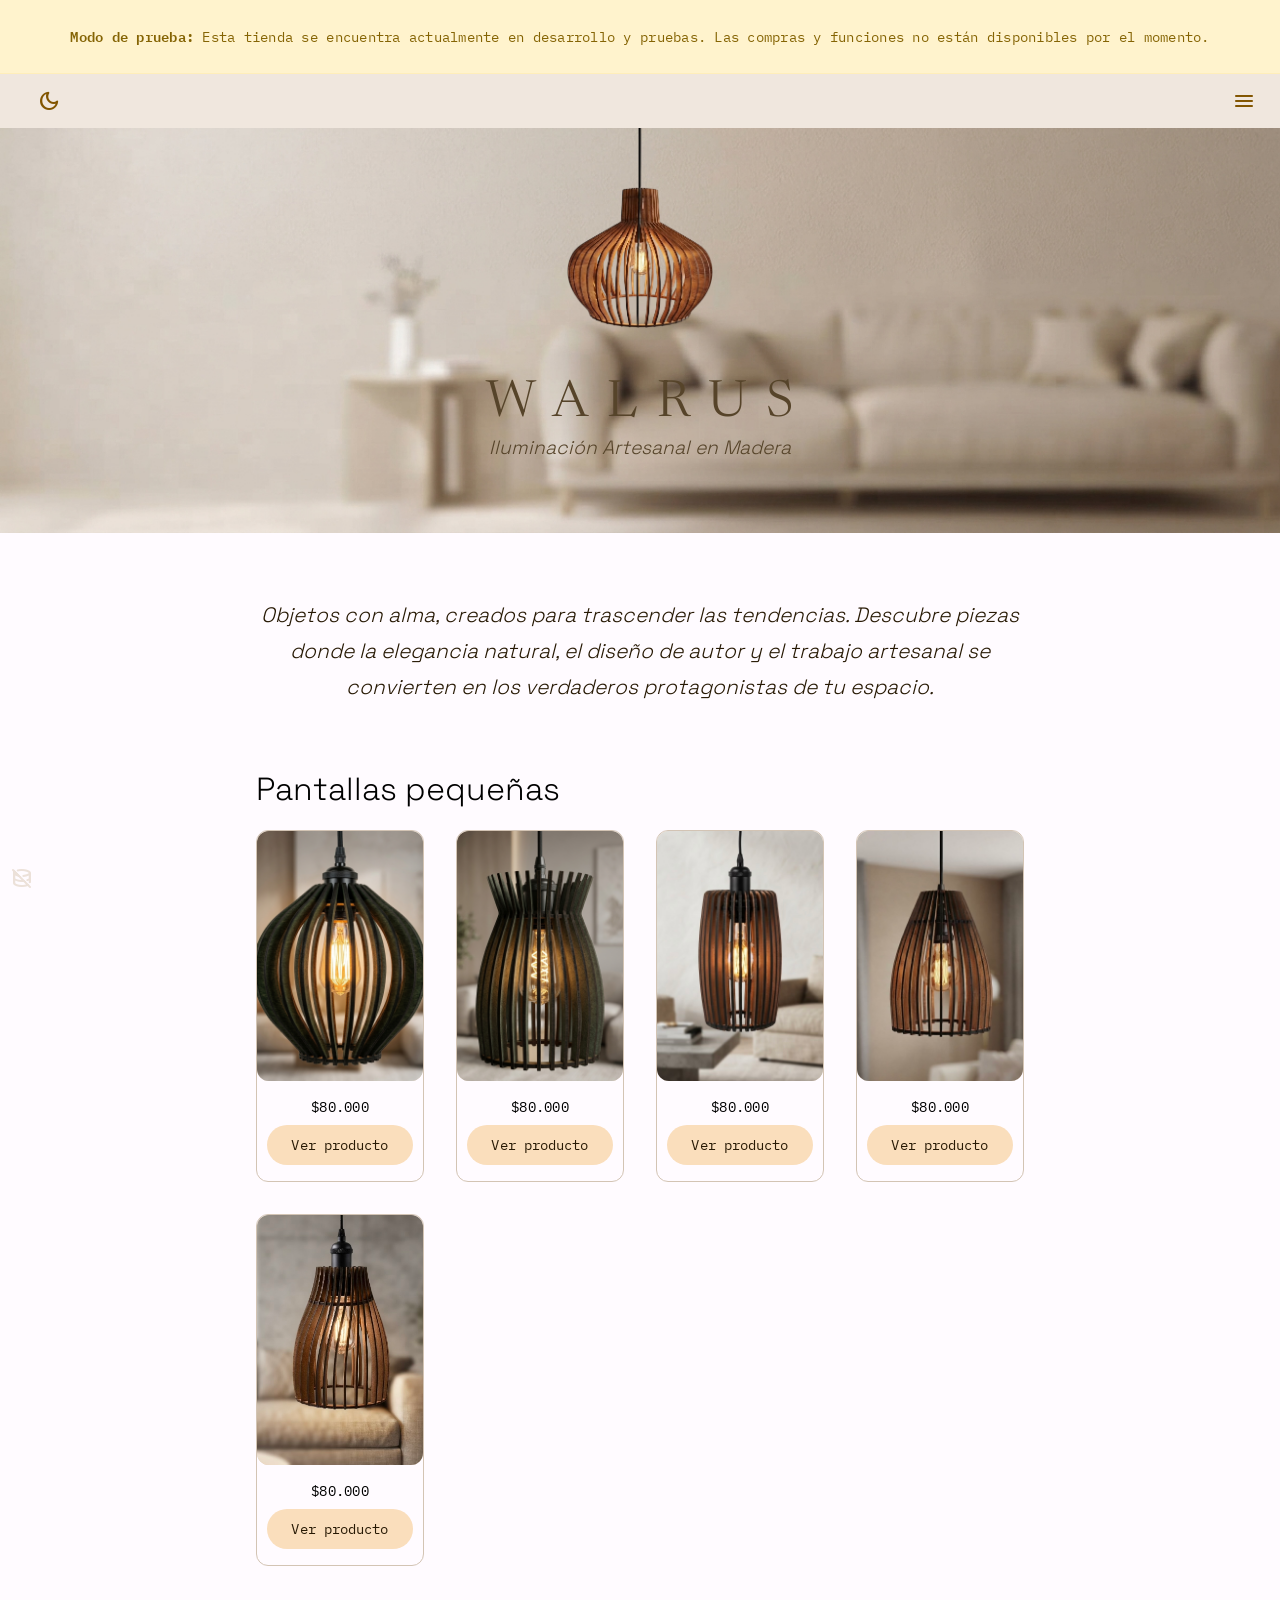
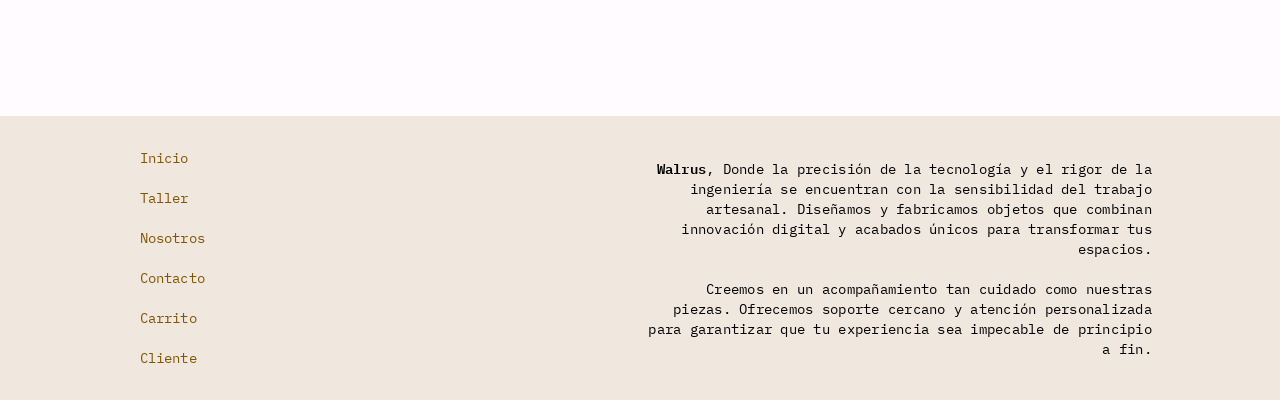
==== commit 70aa7f64: "Deploy from CI: 40f959978d9e3381ad4e578679fc972483be144a" ====
--- a/index.html
+++ b/index.html
@@ -24,5 +24,5 @@
   <style>body{margin:0;padding:0;width:100vw;overflow-x:hidden;background-color:var(--main-container-background-color, var(--mat-sys-surface))}:root{--mat-sys-body-large-size:calc(1rem * var(--font-size-scale, 1));--mat-sys-body-medium-size:calc(.875rem * var(--font-size-scale, 1));--mat-sys-body-small-size:calc(.75rem * var(--font-size-scale, 1));--mat-sys-display-large-size:calc(3.562rem * var(--font-size-scale, 1));--mat-sys-display-medium-size:calc(2.812rem * var(--font-size-scale, 1));--mat-sys-display-small-size:calc(2.25rem * var(--font-size-scale, 1));--mat-sys-headline-large-size:calc(2rem * var(--font-size-scale, 1));--mat-sys-headline-medium-size:calc(1.75rem * var(--font-size-scale, 1));--mat-sys-headline-small-size:calc(1.5rem * var(--font-size-scale, 1));--mat-sys-label-large-size:calc(.875rem * var(--font-size-scale, 1));--mat-sys-label-medium-size:calc(.75rem * var(--font-size-scale, 1));--mat-sys-label-small-size:calc(.688rem * var(--font-size-scale, 1));--mat-sys-title-large-size:calc(1.375rem * var(--font-size-scale, 1));--mat-sys-title-medium-size:calc(1rem * var(--font-size-scale, 1));--mat-sys-title-small-size:calc(.875rem * var(--font-size-scale, 1))}@font-face{font-family:IBM_Plex_Mono;src:url("./media/IBMPlexMono-Regular-DM66VUHK.ttf") format("truetype");font-weight:300;font-style:normal}@font-face{font-family:IBM_Plex_Mono;src:url("./media/IBMPlexMono-SemiBold-UGZQ4S2S.ttf") format("truetype");font-weight:800;font-style:normal}@font-face{font-family:IBM_Plex_Mono;src:url("./media/IBMPlexMono-Medium-RSLXETQZ.ttf") format("truetype");font-weight:500;font-style:normal}@font-face{font-family:Space_Grotesk;src:url("./media/SpaceGrotesk-VariableFont_wght-BYN4CF5H.ttf") format("truetype");font-weight:200 800;font-style:normal}html{color-scheme:light dark;--mat-sys-background:light-dark(#fef8fc, #151316);--mat-sys-error:light-dark(#ba1a1a, #ffb4ab);--mat-sys-error-container:light-dark(#ffdad6, #93000a);--mat-sys-inverse-on-surface:light-dark(#f5eff4, #323033);--mat-sys-inverse-primary:light-dark(#d5baff, #7d00fa);--mat-sys-inverse-surface:light-dark(#323033, #e6e1e6);--mat-sys-on-background:light-dark(#1d1b1e, #e6e1e6);--mat-sys-on-error:light-dark(#ffffff, #690005);--mat-sys-on-error-container:light-dark(#93000a, #ffdad6);--mat-sys-on-primary:light-dark(#ffffff, #42008a);--mat-sys-on-primary-container:light-dark(#5f00c0, #ecdcff);--mat-sys-on-primary-fixed:light-dark(#270057, #270057);--mat-sys-on-primary-fixed-variant:light-dark(#5f00c0, #5f00c0);--mat-sys-on-secondary:light-dark(#ffffff, #352d40);--mat-sys-on-secondary-container:light-dark(#4b4357, #eadef7);--mat-sys-on-secondary-fixed:light-dark(#1f182a, #1f182a);--mat-sys-on-secondary-fixed-variant:light-dark(#4b4357, #4b4357);--mat-sys-on-surface:light-dark(#1d1b1e, #e6e1e6);--mat-sys-on-surface-variant:light-dark(#49454e, #e8e0eb);--mat-sys-on-tertiary:light-dark(#ffffff, #42008a);--mat-sys-on-tertiary-container:light-dark(#5f00c0, #ecdcff);--mat-sys-on-tertiary-fixed:light-dark(#270057, #270057);--mat-sys-on-tertiary-fixed-variant:light-dark(#5f00c0, #5f00c0);--mat-sys-outline:light-dark(#7b757f, #958e99);--mat-sys-outline-variant:light-dark(#cbc4cf, #49454e);--mat-sys-primary:light-dark(#7d00fa, #d5baff);--mat-sys-primary-container:light-dark(#ecdcff, #5f00c0);--mat-sys-primary-fixed:light-dark(#ecdcff, #ecdcff);--mat-sys-primary-fixed-dim:light-dark(#d5baff, #d5baff);--mat-sys-scrim:light-dark(#000000, #000000);--mat-sys-secondary:light-dark(#645b70, #cec2db);--mat-sys-secondary-container:light-dark(#eadef7, #4b4357);--mat-sys-secondary-fixed:light-dark(#eadef7, #eadef7);--mat-sys-secondary-fixed-dim:light-dark(#cec2db, #cec2db);--mat-sys-shadow:light-dark(#000000, #000000);--mat-sys-surface:light-dark(#fef8fc, #151316);--mat-sys-surface-bright:light-dark(#fef8fc, #3b383c);--mat-sys-surface-container:light-dark(#f2ecf1, #211f22);--mat-sys-surface-container-high:light-dark(#ede6eb, #2b292d);--mat-sys-surface-container-highest:light-dark(#e6e1e6, #363437);--mat-sys-surface-container-low:light-dark(#f8f2f6, #1d1b1e);--mat-sys-surface-container-lowest:light-dark(#ffffff, #0f0d11);--mat-sys-surface-dim:light-dark(#ded8dd, #151316);--mat-sys-surface-tint:light-dark(#7d00fa, #d5baff);--mat-sys-surface-variant:light-dark(#e8e0eb, #49454e);--mat-sys-tertiary:light-dark(#7d00fa, #d5baff);--mat-sys-tertiary-container:light-dark(#ecdcff, #5f00c0);--mat-sys-tertiary-fixed:light-dark(#ecdcff, #ecdcff);--mat-sys-tertiary-fixed-dim:light-dark(#d5baff, #d5baff);--mat-sys-neutral-variant20:#332f37;--mat-sys-neutral10:#1d1b1e;--mat-sys-level0:0px 0px 0px 0px rgba(0, 0, 0, .2), 0px 0px 0px 0px rgba(0, 0, 0, .14), 0px 0px 0px 0px rgba(0, 0, 0, .12);--mat-sys-level1:0px 2px 1px -1px rgba(0, 0, 0, .2), 0px 1px 1px 0px rgba(0, 0, 0, .14), 0px 1px 3px 0px rgba(0, 0, 0, .12);--mat-sys-level2:0px 3px 3px -2px rgba(0, 0, 0, .2), 0px 3px 4px 0px rgba(0, 0, 0, .14), 0px 1px 8px 0px rgba(0, 0, 0, .12);--mat-sys-level3:0px 3px 5px -1px rgba(0, 0, 0, .2), 0px 6px 10px 0px rgba(0, 0, 0, .14), 0px 1px 18px 0px rgba(0, 0, 0, .12);--mat-sys-level4:0px 5px 5px -3px rgba(0, 0, 0, .2), 0px 8px 10px 1px rgba(0, 0, 0, .14), 0px 3px 14px 2px rgba(0, 0, 0, .12);--mat-sys-level5:0px 7px 8px -4px rgba(0, 0, 0, .2), 0px 12px 17px 2px rgba(0, 0, 0, .14), 0px 5px 22px 4px rgba(0, 0, 0, .12);--mat-sys-body-large:300 1rem / 1.5rem IBM_Plex_Mono;--mat-sys-body-large-font:IBM_Plex_Mono;--mat-sys-body-large-line-height:1.5rem;--mat-sys-body-large-size:1rem;--mat-sys-body-large-tracking:.031rem;--mat-sys-body-large-weight:300;--mat-sys-body-medium:300 .875rem / 1.25rem IBM_Plex_Mono;--mat-sys-body-medium-font:IBM_Plex_Mono;--mat-sys-body-medium-line-height:1.25rem;--mat-sys-body-medium-size:.875rem;--mat-sys-body-medium-tracking:.016rem;--mat-sys-body-medium-weight:300;--mat-sys-body-small:300 .75rem / 1rem IBM_Plex_Mono;--mat-sys-body-small-font:IBM_Plex_Mono;--mat-sys-body-small-line-height:1rem;--mat-sys-body-small-size:.75rem;--mat-sys-body-small-tracking:.025rem;--mat-sys-body-small-weight:300;--mat-sys-display-large:300 3.562rem / 4rem Space_Grotesk;--mat-sys-display-large-font:Space_Grotesk;--mat-sys-display-large-line-height:4rem;--mat-sys-display-large-size:3.562rem;--mat-sys-display-large-tracking:-.016rem;--mat-sys-display-large-weight:300;--mat-sys-display-medium:300 2.812rem / 3.25rem Space_Grotesk;--mat-sys-display-medium-font:Space_Grotesk;--mat-sys-display-medium-line-height:3.25rem;--mat-sys-display-medium-size:2.812rem;--mat-sys-display-medium-tracking:0;--mat-sys-display-medium-weight:300;--mat-sys-display-small:300 2.25rem / 2.75rem Space_Grotesk;--mat-sys-display-small-font:Space_Grotesk;--mat-sys-display-small-line-height:2.75rem;--mat-sys-display-small-size:2.25rem;--mat-sys-display-small-tracking:0;--mat-sys-display-small-weight:300;--mat-sys-headline-large:300 2rem / 2.5rem Space_Grotesk;--mat-sys-headline-large-font:Space_Grotesk;--mat-sys-headline-large-line-height:2.5rem;--mat-sys-headline-large-size:2rem;--mat-sys-headline-large-tracking:0;--mat-sys-headline-large-weight:300;--mat-sys-headline-medium:300 1.75rem / 2.25rem Space_Grotesk;--mat-sys-headline-medium-font:Space_Grotesk;--mat-sys-headline-medium-line-height:2.25rem;--mat-sys-headline-medium-size:1.75rem;--mat-sys-headline-medium-tracking:0;--mat-sys-headline-medium-weight:300;--mat-sys-headline-small:300 1.5rem / 2rem Space_Grotesk;--mat-sys-headline-small-font:Space_Grotesk;--mat-sys-headline-small-line-height:2rem;--mat-sys-headline-small-size:1.5rem;--mat-sys-headline-small-tracking:0;--mat-sys-headline-small-weight:300;--mat-sys-label-large:600 .875rem / 1.25rem IBM_Plex_Mono;--mat-sys-label-large-font:IBM_Plex_Mono;--mat-sys-label-large-line-height:1.25rem;--mat-sys-label-large-size:.875rem;--mat-sys-label-large-tracking:.006rem;--mat-sys-label-large-weight:600;--mat-sys-label-large-weight-prominent:900;--mat-sys-label-medium:600 .75rem / 1rem IBM_Plex_Mono;--mat-sys-label-medium-font:IBM_Plex_Mono;--mat-sys-label-medium-line-height:1rem;--mat-sys-label-medium-size:.75rem;--mat-sys-label-medium-tracking:.031rem;--mat-sys-label-medium-weight:600;--mat-sys-label-medium-weight-prominent:900;--mat-sys-label-small:600 .688rem / 1rem IBM_Plex_Mono;--mat-sys-label-small-font:IBM_Plex_Mono;--mat-sys-label-small-line-height:1rem;--mat-sys-label-small-size:.688rem;--mat-sys-label-small-tracking:.031rem;--mat-sys-label-small-weight:600;--mat-sys-title-large:300 1.375rem / 1.75rem Space_Grotesk;--mat-sys-title-large-font:Space_Grotesk;--mat-sys-title-large-line-height:1.75rem;--mat-sys-title-large-size:1.375rem;--mat-sys-title-large-tracking:0;--mat-sys-title-large-weight:300;--mat-sys-title-medium:600 1rem / 1.5rem IBM_Plex_Mono;--mat-sys-title-medium-font:IBM_Plex_Mono;--mat-sys-title-medium-line-height:1.5rem;--mat-sys-title-medium-size:1rem;--mat-sys-title-medium-tracking:.009rem;--mat-sys-title-medium-weight:600;--mat-sys-title-small:600 .875rem / 1.25rem IBM_Plex_Mono;--mat-sys-title-small-font:IBM_Plex_Mono;--mat-sys-title-small-line-height:1.25rem;--mat-sys-title-small-size:.875rem;--mat-sys-title-small-tracking:.006rem;--mat-sys-title-small-weight:600;--mat-sys-corner-extra-large:28px;--mat-sys-corner-extra-large-top:28px 28px 0 0;--mat-sys-corner-extra-small:4px;--mat-sys-corner-extra-small-top:4px 4px 0 0;--mat-sys-corner-full:9999px;--mat-sys-corner-large:16px;--mat-sys-corner-large-end:0 16px 16px 0;--mat-sys-corner-large-start:16px 0 0 16px;--mat-sys-corner-large-top:16px 16px 0 0;--mat-sys-corner-medium:12px;--mat-sys-corner-none:0;--mat-sys-corner-small:8px;--mat-sys-dragged-state-layer-opacity:.16;--mat-sys-focus-state-layer-opacity:.12;--mat-sys-hover-state-layer-opacity:.08;--mat-sys-pressed-state-layer-opacity:.12}:root{--sidenav-width:0;--sidenav-width-fixed:0;--sidenav-collapsed-width:0px;--sidenav-collapsed-width-fixed:0px;--toolbar-height:calc(41px + .8rem) ;--breadcrumb-height:calc(41px + .8rem) ;--sidenav-background-color:transparent;--toolbar-background-color:var(--mat-sys-surface-container-high);--footer-margin-top:150px;--footer-background-color:var(--mat-sys-surface-container-high);--footer-padding:5vw;--scrollbar-width:.75rem;--golden-ratio:1.618;--safe-top:env(safe-area-inset-top);--safe-bottom:env(safe-area-inset-bottom);--safe-left:env(safe-area-inset-left);--safe-right:env(safe-area-inset-right)}*{scrollbar-width:none;-ms-overflow-style:none}*::-webkit-scrollbar{display:none}</style><link rel="stylesheet" href="styles-ZMAA2BXW.css" media="print" onload="this.media='all'"><noscript><link rel="stylesheet" href="styles-ZMAA2BXW.css"></noscript></head>
   <body>
     <app-root></app-root>
-  <link rel="modulepreload" href="chunk-DRZvvpUL.js"><link rel="modulepreload" href="chunk-BFt8Qnsa.js"><script src="polyfills-LVNOU2XZ.js" type="module"></script><script src="main-MP5GFFBM.js" type="module"></script></body>
+  <link rel="modulepreload" href="chunk-DRZvvpUL.js"><link rel="modulepreload" href="chunk-BFt8Qnsa.js"><script src="polyfills-LVNOU2XZ.js" type="module"></script><script src="main-H6F7GTSQ.js" type="module"></script></body>
 </html>
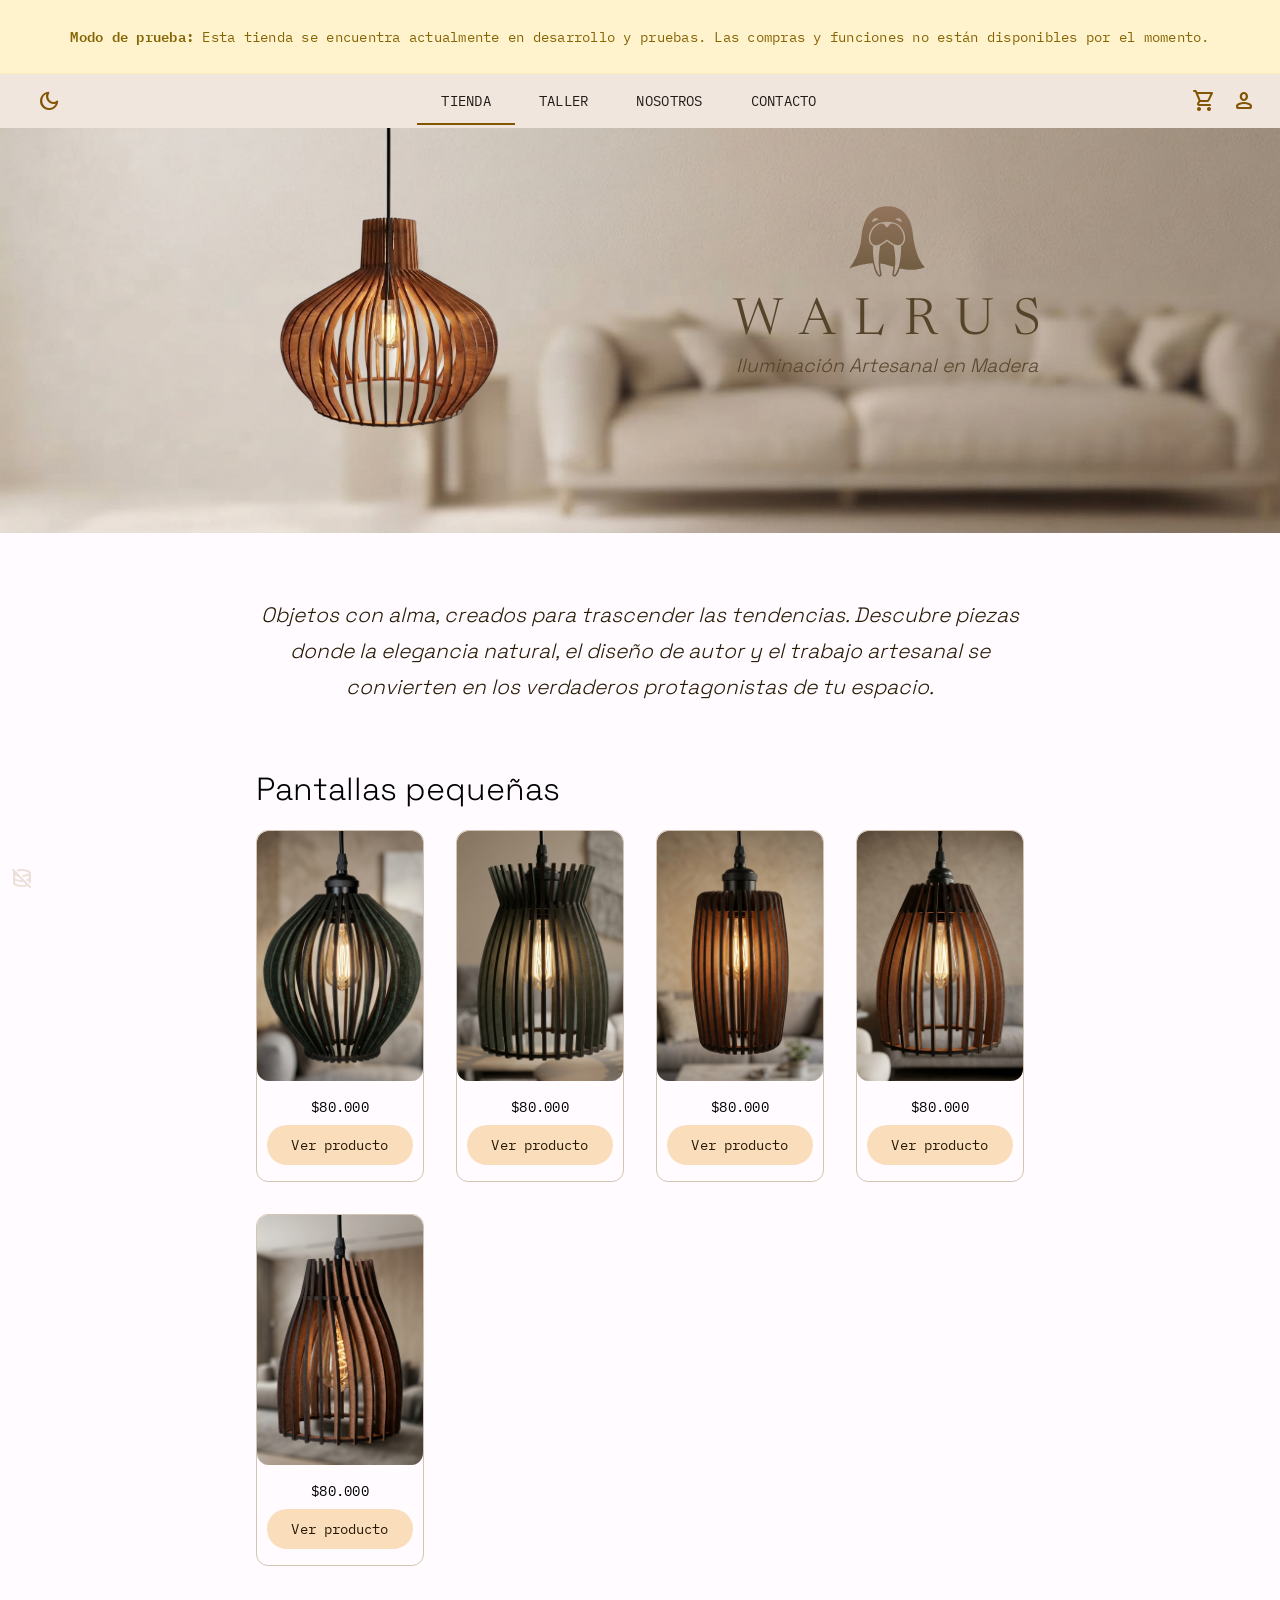
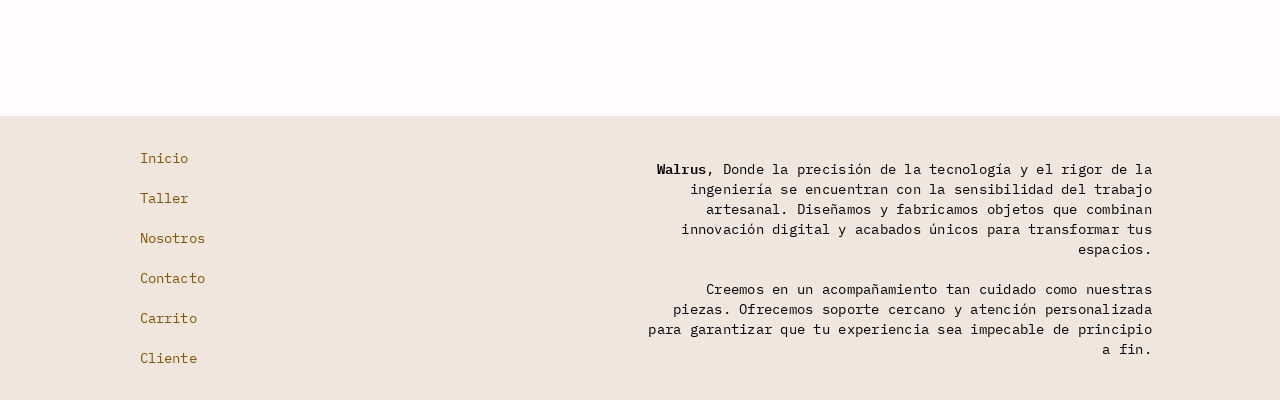
==== commit baae1439: "Deploy from CI: 76a952235bd4d27901b6807f92d73c6ebb2b5fe4" ====
--- a/index.html
+++ b/index.html
@@ -24,5 +24,5 @@
   <style>body{margin:0;padding:0;width:100vw;overflow-x:hidden;background-color:var(--main-container-background-color, var(--mat-sys-surface))}:root{--mat-sys-body-large-size:calc(1rem * var(--font-size-scale, 1));--mat-sys-body-medium-size:calc(.875rem * var(--font-size-scale, 1));--mat-sys-body-small-size:calc(.75rem * var(--font-size-scale, 1));--mat-sys-display-large-size:calc(3.562rem * var(--font-size-scale, 1));--mat-sys-display-medium-size:calc(2.812rem * var(--font-size-scale, 1));--mat-sys-display-small-size:calc(2.25rem * var(--font-size-scale, 1));--mat-sys-headline-large-size:calc(2rem * var(--font-size-scale, 1));--mat-sys-headline-medium-size:calc(1.75rem * var(--font-size-scale, 1));--mat-sys-headline-small-size:calc(1.5rem * var(--font-size-scale, 1));--mat-sys-label-large-size:calc(.875rem * var(--font-size-scale, 1));--mat-sys-label-medium-size:calc(.75rem * var(--font-size-scale, 1));--mat-sys-label-small-size:calc(.688rem * var(--font-size-scale, 1));--mat-sys-title-large-size:calc(1.375rem * var(--font-size-scale, 1));--mat-sys-title-medium-size:calc(1rem * var(--font-size-scale, 1));--mat-sys-title-small-size:calc(.875rem * var(--font-size-scale, 1))}@font-face{font-family:IBM_Plex_Mono;src:url("./media/IBMPlexMono-Regular-DM66VUHK.ttf") format("truetype");font-weight:300;font-style:normal}@font-face{font-family:IBM_Plex_Mono;src:url("./media/IBMPlexMono-SemiBold-UGZQ4S2S.ttf") format("truetype");font-weight:800;font-style:normal}@font-face{font-family:IBM_Plex_Mono;src:url("./media/IBMPlexMono-Medium-RSLXETQZ.ttf") format("truetype");font-weight:500;font-style:normal}@font-face{font-family:Space_Grotesk;src:url("./media/SpaceGrotesk-VariableFont_wght-BYN4CF5H.ttf") format("truetype");font-weight:200 800;font-style:normal}html{color-scheme:light dark;--mat-sys-background:light-dark(#fef8fc, #151316);--mat-sys-error:light-dark(#ba1a1a, #ffb4ab);--mat-sys-error-container:light-dark(#ffdad6, #93000a);--mat-sys-inverse-on-surface:light-dark(#f5eff4, #323033);--mat-sys-inverse-primary:light-dark(#d5baff, #7d00fa);--mat-sys-inverse-surface:light-dark(#323033, #e6e1e6);--mat-sys-on-background:light-dark(#1d1b1e, #e6e1e6);--mat-sys-on-error:light-dark(#ffffff, #690005);--mat-sys-on-error-container:light-dark(#93000a, #ffdad6);--mat-sys-on-primary:light-dark(#ffffff, #42008a);--mat-sys-on-primary-container:light-dark(#5f00c0, #ecdcff);--mat-sys-on-primary-fixed:light-dark(#270057, #270057);--mat-sys-on-primary-fixed-variant:light-dark(#5f00c0, #5f00c0);--mat-sys-on-secondary:light-dark(#ffffff, #352d40);--mat-sys-on-secondary-container:light-dark(#4b4357, #eadef7);--mat-sys-on-secondary-fixed:light-dark(#1f182a, #1f182a);--mat-sys-on-secondary-fixed-variant:light-dark(#4b4357, #4b4357);--mat-sys-on-surface:light-dark(#1d1b1e, #e6e1e6);--mat-sys-on-surface-variant:light-dark(#49454e, #e8e0eb);--mat-sys-on-tertiary:light-dark(#ffffff, #42008a);--mat-sys-on-tertiary-container:light-dark(#5f00c0, #ecdcff);--mat-sys-on-tertiary-fixed:light-dark(#270057, #270057);--mat-sys-on-tertiary-fixed-variant:light-dark(#5f00c0, #5f00c0);--mat-sys-outline:light-dark(#7b757f, #958e99);--mat-sys-outline-variant:light-dark(#cbc4cf, #49454e);--mat-sys-primary:light-dark(#7d00fa, #d5baff);--mat-sys-primary-container:light-dark(#ecdcff, #5f00c0);--mat-sys-primary-fixed:light-dark(#ecdcff, #ecdcff);--mat-sys-primary-fixed-dim:light-dark(#d5baff, #d5baff);--mat-sys-scrim:light-dark(#000000, #000000);--mat-sys-secondary:light-dark(#645b70, #cec2db);--mat-sys-secondary-container:light-dark(#eadef7, #4b4357);--mat-sys-secondary-fixed:light-dark(#eadef7, #eadef7);--mat-sys-secondary-fixed-dim:light-dark(#cec2db, #cec2db);--mat-sys-shadow:light-dark(#000000, #000000);--mat-sys-surface:light-dark(#fef8fc, #151316);--mat-sys-surface-bright:light-dark(#fef8fc, #3b383c);--mat-sys-surface-container:light-dark(#f2ecf1, #211f22);--mat-sys-surface-container-high:light-dark(#ede6eb, #2b292d);--mat-sys-surface-container-highest:light-dark(#e6e1e6, #363437);--mat-sys-surface-container-low:light-dark(#f8f2f6, #1d1b1e);--mat-sys-surface-container-lowest:light-dark(#ffffff, #0f0d11);--mat-sys-surface-dim:light-dark(#ded8dd, #151316);--mat-sys-surface-tint:light-dark(#7d00fa, #d5baff);--mat-sys-surface-variant:light-dark(#e8e0eb, #49454e);--mat-sys-tertiary:light-dark(#7d00fa, #d5baff);--mat-sys-tertiary-container:light-dark(#ecdcff, #5f00c0);--mat-sys-tertiary-fixed:light-dark(#ecdcff, #ecdcff);--mat-sys-tertiary-fixed-dim:light-dark(#d5baff, #d5baff);--mat-sys-neutral-variant20:#332f37;--mat-sys-neutral10:#1d1b1e;--mat-sys-level0:0px 0px 0px 0px rgba(0, 0, 0, .2), 0px 0px 0px 0px rgba(0, 0, 0, .14), 0px 0px 0px 0px rgba(0, 0, 0, .12);--mat-sys-level1:0px 2px 1px -1px rgba(0, 0, 0, .2), 0px 1px 1px 0px rgba(0, 0, 0, .14), 0px 1px 3px 0px rgba(0, 0, 0, .12);--mat-sys-level2:0px 3px 3px -2px rgba(0, 0, 0, .2), 0px 3px 4px 0px rgba(0, 0, 0, .14), 0px 1px 8px 0px rgba(0, 0, 0, .12);--mat-sys-level3:0px 3px 5px -1px rgba(0, 0, 0, .2), 0px 6px 10px 0px rgba(0, 0, 0, .14), 0px 1px 18px 0px rgba(0, 0, 0, .12);--mat-sys-level4:0px 5px 5px -3px rgba(0, 0, 0, .2), 0px 8px 10px 1px rgba(0, 0, 0, .14), 0px 3px 14px 2px rgba(0, 0, 0, .12);--mat-sys-level5:0px 7px 8px -4px rgba(0, 0, 0, .2), 0px 12px 17px 2px rgba(0, 0, 0, .14), 0px 5px 22px 4px rgba(0, 0, 0, .12);--mat-sys-body-large:300 1rem / 1.5rem IBM_Plex_Mono;--mat-sys-body-large-font:IBM_Plex_Mono;--mat-sys-body-large-line-height:1.5rem;--mat-sys-body-large-size:1rem;--mat-sys-body-large-tracking:.031rem;--mat-sys-body-large-weight:300;--mat-sys-body-medium:300 .875rem / 1.25rem IBM_Plex_Mono;--mat-sys-body-medium-font:IBM_Plex_Mono;--mat-sys-body-medium-line-height:1.25rem;--mat-sys-body-medium-size:.875rem;--mat-sys-body-medium-tracking:.016rem;--mat-sys-body-medium-weight:300;--mat-sys-body-small:300 .75rem / 1rem IBM_Plex_Mono;--mat-sys-body-small-font:IBM_Plex_Mono;--mat-sys-body-small-line-height:1rem;--mat-sys-body-small-size:.75rem;--mat-sys-body-small-tracking:.025rem;--mat-sys-body-small-weight:300;--mat-sys-display-large:300 3.562rem / 4rem Space_Grotesk;--mat-sys-display-large-font:Space_Grotesk;--mat-sys-display-large-line-height:4rem;--mat-sys-display-large-size:3.562rem;--mat-sys-display-large-tracking:-.016rem;--mat-sys-display-large-weight:300;--mat-sys-display-medium:300 2.812rem / 3.25rem Space_Grotesk;--mat-sys-display-medium-font:Space_Grotesk;--mat-sys-display-medium-line-height:3.25rem;--mat-sys-display-medium-size:2.812rem;--mat-sys-display-medium-tracking:0;--mat-sys-display-medium-weight:300;--mat-sys-display-small:300 2.25rem / 2.75rem Space_Grotesk;--mat-sys-display-small-font:Space_Grotesk;--mat-sys-display-small-line-height:2.75rem;--mat-sys-display-small-size:2.25rem;--mat-sys-display-small-tracking:0;--mat-sys-display-small-weight:300;--mat-sys-headline-large:300 2rem / 2.5rem Space_Grotesk;--mat-sys-headline-large-font:Space_Grotesk;--mat-sys-headline-large-line-height:2.5rem;--mat-sys-headline-large-size:2rem;--mat-sys-headline-large-tracking:0;--mat-sys-headline-large-weight:300;--mat-sys-headline-medium:300 1.75rem / 2.25rem Space_Grotesk;--mat-sys-headline-medium-font:Space_Grotesk;--mat-sys-headline-medium-line-height:2.25rem;--mat-sys-headline-medium-size:1.75rem;--mat-sys-headline-medium-tracking:0;--mat-sys-headline-medium-weight:300;--mat-sys-headline-small:300 1.5rem / 2rem Space_Grotesk;--mat-sys-headline-small-font:Space_Grotesk;--mat-sys-headline-small-line-height:2rem;--mat-sys-headline-small-size:1.5rem;--mat-sys-headline-small-tracking:0;--mat-sys-headline-small-weight:300;--mat-sys-label-large:600 .875rem / 1.25rem IBM_Plex_Mono;--mat-sys-label-large-font:IBM_Plex_Mono;--mat-sys-label-large-line-height:1.25rem;--mat-sys-label-large-size:.875rem;--mat-sys-label-large-tracking:.006rem;--mat-sys-label-large-weight:600;--mat-sys-label-large-weight-prominent:900;--mat-sys-label-medium:600 .75rem / 1rem IBM_Plex_Mono;--mat-sys-label-medium-font:IBM_Plex_Mono;--mat-sys-label-medium-line-height:1rem;--mat-sys-label-medium-size:.75rem;--mat-sys-label-medium-tracking:.031rem;--mat-sys-label-medium-weight:600;--mat-sys-label-medium-weight-prominent:900;--mat-sys-label-small:600 .688rem / 1rem IBM_Plex_Mono;--mat-sys-label-small-font:IBM_Plex_Mono;--mat-sys-label-small-line-height:1rem;--mat-sys-label-small-size:.688rem;--mat-sys-label-small-tracking:.031rem;--mat-sys-label-small-weight:600;--mat-sys-title-large:300 1.375rem / 1.75rem Space_Grotesk;--mat-sys-title-large-font:Space_Grotesk;--mat-sys-title-large-line-height:1.75rem;--mat-sys-title-large-size:1.375rem;--mat-sys-title-large-tracking:0;--mat-sys-title-large-weight:300;--mat-sys-title-medium:600 1rem / 1.5rem IBM_Plex_Mono;--mat-sys-title-medium-font:IBM_Plex_Mono;--mat-sys-title-medium-line-height:1.5rem;--mat-sys-title-medium-size:1rem;--mat-sys-title-medium-tracking:.009rem;--mat-sys-title-medium-weight:600;--mat-sys-title-small:600 .875rem / 1.25rem IBM_Plex_Mono;--mat-sys-title-small-font:IBM_Plex_Mono;--mat-sys-title-small-line-height:1.25rem;--mat-sys-title-small-size:.875rem;--mat-sys-title-small-tracking:.006rem;--mat-sys-title-small-weight:600;--mat-sys-corner-extra-large:28px;--mat-sys-corner-extra-large-top:28px 28px 0 0;--mat-sys-corner-extra-small:4px;--mat-sys-corner-extra-small-top:4px 4px 0 0;--mat-sys-corner-full:9999px;--mat-sys-corner-large:16px;--mat-sys-corner-large-end:0 16px 16px 0;--mat-sys-corner-large-start:16px 0 0 16px;--mat-sys-corner-large-top:16px 16px 0 0;--mat-sys-corner-medium:12px;--mat-sys-corner-none:0;--mat-sys-corner-small:8px;--mat-sys-dragged-state-layer-opacity:.16;--mat-sys-focus-state-layer-opacity:.12;--mat-sys-hover-state-layer-opacity:.08;--mat-sys-pressed-state-layer-opacity:.12}:root{--sidenav-width:0;--sidenav-width-fixed:0;--sidenav-collapsed-width:0px;--sidenav-collapsed-width-fixed:0px;--toolbar-height:calc(41px + .8rem) ;--breadcrumb-height:calc(41px + .8rem) ;--sidenav-background-color:transparent;--toolbar-background-color:var(--mat-sys-surface-container-high);--footer-margin-top:150px;--footer-background-color:var(--mat-sys-surface-container-high);--footer-padding:5vw;--scrollbar-width:.75rem;--golden-ratio:1.618;--safe-top:env(safe-area-inset-top);--safe-bottom:env(safe-area-inset-bottom);--safe-left:env(safe-area-inset-left);--safe-right:env(safe-area-inset-right)}*{scrollbar-width:none;-ms-overflow-style:none}*::-webkit-scrollbar{display:none}</style><link rel="stylesheet" href="styles-ZMAA2BXW.css" media="print" onload="this.media='all'"><noscript><link rel="stylesheet" href="styles-ZMAA2BXW.css"></noscript></head>
   <body>
     <app-root></app-root>
-  <link rel="modulepreload" href="chunk-DRZvvpUL.js"><link rel="modulepreload" href="chunk-BFt8Qnsa.js"><script src="polyfills-LVNOU2XZ.js" type="module"></script><script src="main-H6F7GTSQ.js" type="module"></script></body>
+  <link rel="modulepreload" href="chunk-DRZvvpUL.js"><link rel="modulepreload" href="chunk-BFt8Qnsa.js"><script src="polyfills-LVNOU2XZ.js" type="module"></script><script src="main-NVOX7Z4Y.js" type="module"></script></body>
 </html>
